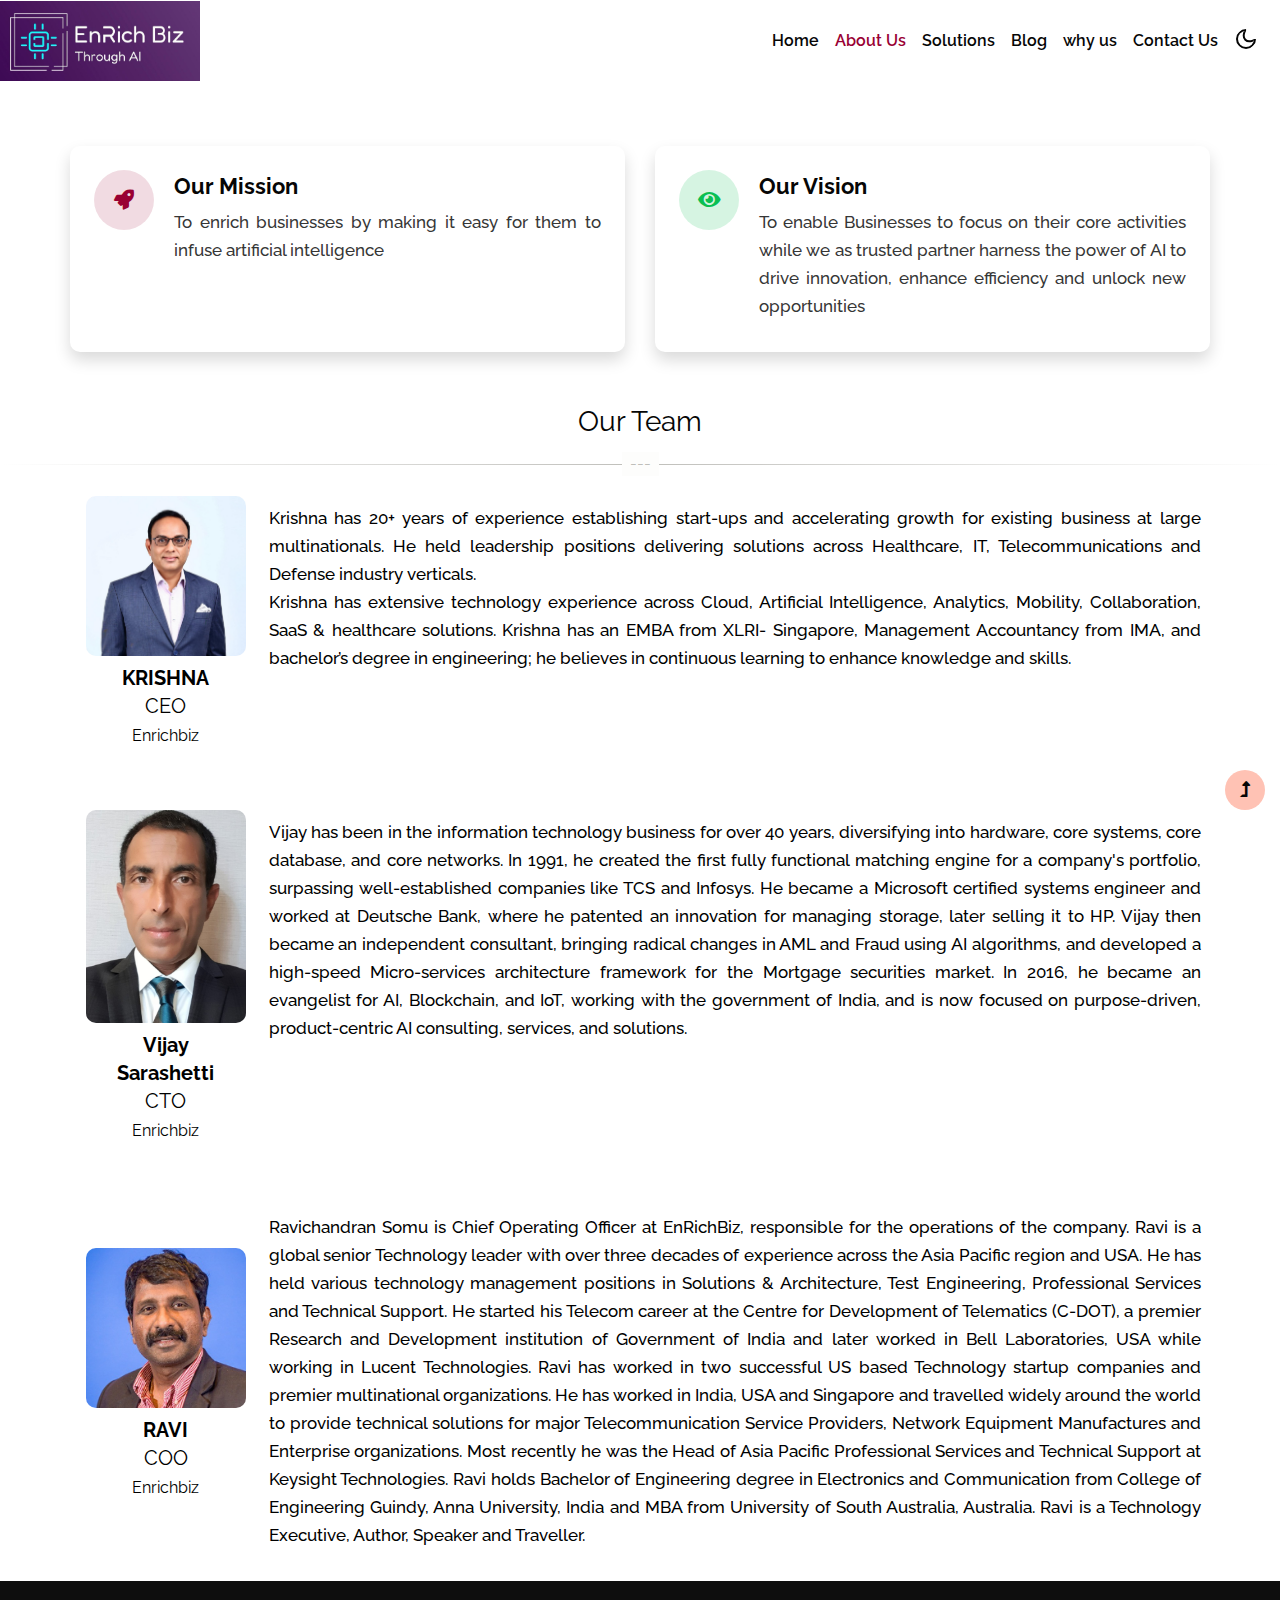
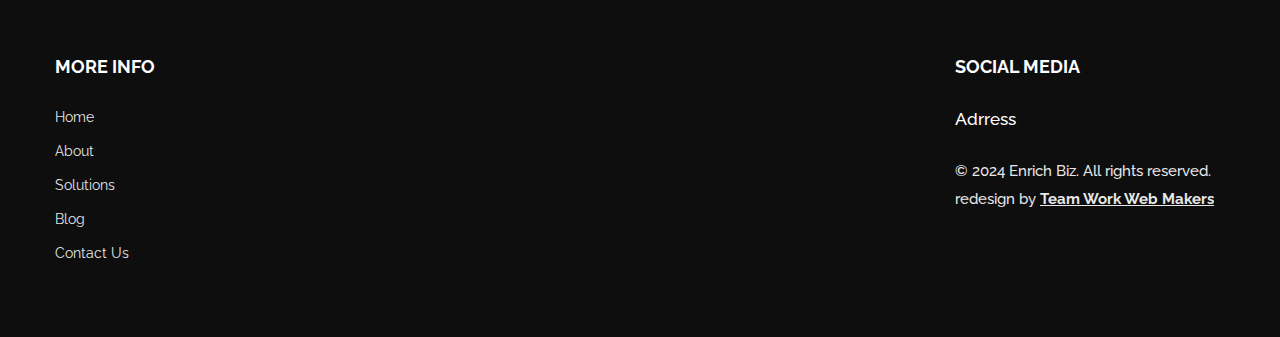
==== about.html @ 567135af "upgrades" ====
<!doctype html>
<html lang="en">

<head>
    <!-- Required meta tags -->
    <meta charset="utf-8">
    <meta name="viewport" content="width=device-width, initial-scale=1, shrink-to-fit=no">
    <title>About | Enrichbiz</title>
    <link rel="icon" type="image/x-icon" href="assets/images2/logo.jpg">
    <!-- google-fonts -->
    <link
        href="//fonts.googleapis.com/css2?family=Raleway:ital,wght@0,100;0,200;0,300;0,400;0,500;0,600;0,700;0,800;0,900;1,100;1,200;1,300;1,400;1,500;1,600;1,700;1,800;1,900&display=swap"
        rel="stylesheet">
    <!-- //google-fonts -->
    <!-- Font-Awesome-Icons-CSS -->
    <link rel="stylesheet" href="assets/css/fontawesome-all.min.css">
    <!-- Template CSS Style link -->
    <link rel="stylesheet" href="assets/css/style-starter.css">
</head>

<body>
    <!--header-->
    <header id="site-header" class="sticky-lg-top" style="padding-right: 20px;">
        <div class="container-fluid px-0">
            <nav class="navbar navbar-expand-lg stroke px-0 pt-0">
                <h1>
                    <!--a class="navbar-brand" href="">
                        <i class="fab fa-mastodon"></i>arket<span>place</span>
                    </a-->
                    <a class="navbar-brand pt-0" href="index.html">
                        <img src="assets/images2/bg.jpg" class="img-fluid  pt-0" alt="our logo" title="Your logo" style="height:80px;" />
                    </a>
                </h1> 
    
                <button class="navbar-toggler  collapsed bg-gradient" type="button" data-toggle="collapse"
                    data-target="#navbarTogglerDemo02" aria-controls="navbarTogglerDemo02" aria-expanded="false"
                    aria-label="Toggle navigation">
                    <span class="fa icon-expand fa-bars" style="color: rgb(33, 85, 181);"></span>
                    <span class="fa icon-close fa-times" style="color: rgb(33, 85, 181);"></span>
                </button>

                <div class="collapse navbar-collapse" id="navbarTogglerDemo02">
                    <ul class="navbar-nav ml-lg-auto">
                        <li class="nav-item">
                            <a class="nav-link" href="index.html">Home <span class="sr-only">(current)</span></a>
                        </li>
                        <li class="nav-item active">
                            <a class="nav-link" href="about.html">About Us</a>
                        </li>
                        <li class="nav-item dropdown"> <!-- Add 'dropdown' class here -->
                            <a class="nav-link dropdown-toggle" href="#" id="navbarDropdown" role="button" data-toggle="dropdown" aria-haspopup="true" aria-expanded="false">
                                Solutions
                            </a>
                            <div class="dropdown-menu" aria-labelledby="navbarDropdown">
                                <a class="dropdown-item" href="solutions.html">Enabling Data</a>
                                <a class="dropdown-item" href="solution2.html">Service Automator</a>
                                <a class="dropdown-item" href="solution3.html">AI-SCM</a>
                                <a class="dropdown-item" href="solution4.html">AIaaS</a>
                            </div>
                        </li>
                        <li class="nav-item">
                            <a class="nav-link" href="blog.html">Blog</a>
                        </li>
                        <li class="nav-item">
                            <a class="nav-link" href="whyus.html">why us</a>
                        </li>
                        <li class="nav-item">
                            <a class="nav-link" href="contact.html">Contact Us</a>
                        </li>
                    </ul>
                </div>
                
                <!-- //search button -->
                <!-- toggle switch for light and dark theme -->
                <div class="cont-ser-position" data-toggle="tooltip" data-placement="left" title="Light / Dark">
                    <nav class="navigation">
                        <div class="theme-switch-wrapper">
                            <label class="theme-switch" for="checkbox">
                                <input type="checkbox" id="checkbox">
                                <div class="mode-container">
                                    <i class="gg-sun"></i>
                                    <i class="gg-moon"></i>
                                </div>
                            </label>
                        </div>
                    </nav>
                </div>
                <!-- //toggle switch for light and dark theme -->
            </nav>
        </div>
    </header>
    <!--//header-->

    <!-- inner banner -->
    <!--section class="inner-banner py-5">
        <div class="w3l-breadcrumb py-lg-5">
            <div class="container pt-4 pb-sm-4">
                <h4 class="inner-text-title font-weight-bold pt-5">About Us</h4>
                <ul class="breadcrumbs-custom-path">
                    <li><a href="index.html">Home</a></li>
                    <li class="active"><i class="fas fa-angle-right mx-2"></i>About</li>
                </ul>
            </div>
        </div>
    </section-->
    <!-- //inner banner -->

    <!-- about block -->
    <section class="w3l-servicesblock p-0">
        <div class="container py-lg-5 pb-4 pt-2">
            <div class="row">
                <div class="">
                    
                    <!--p class="mt-lg-4 mt-3 mb-sm-5 mb-4">team description </p-->
                    <div class="container row col-lg-8 text-white">
                        <div class="col-lg-6">
                            <div class="col p-4  h-100 shadow mt-2" style="border-radius: 10px;">
                                <div class="grids_info">
                                    <i class="fas fa-rocket primary-clr-bg"></i>
                                    <div class="detail text-justify">
                                        <h4>Our Mission</h4>
                                        <p>To enrich businesses by making it easy for them to infuse artificial intelligence
                                        </p>
                                    </div>
                                </div>
                            </div>  
                        </div>
                        <div class="col-lg-6">
                            <div class="p-4  h-100 shadow mt-2" style="border-radius: 10px;">
                                <div class="grids_info">
                                    <i class="fas fa-eye green-clr-bg"></i>
                                    <div class="detail text-justify">
                                        <h4>Our Vision</h4>
                                        <p>To enable Businesses to focus on their core activities while we as trusted partner harness the power of AI to drive innovation, enhance efficiency and unlock new opportunities
                                        </p>
                                    </div>
                                </div>
                            </div>
                        </div>
                    </div>
                </div>
            </div>
        </div>
    </section>
    <!-- //about block -->
    <h3 class="text-center mt-3 mb-3">Our Team</h3>
    <hr class="hr-text" data-content="---">
    <section class="team container">
        <div class="row p-2  pt-lg-1 m-2 text-clr-bg" style="border-radius: 10px;">
            <div class="col-lg-2 col-12 d-flex justify-content-center">
                <div class="card bg-transparent border-0">
                    <div class="d-flex justify-content-center align-items-center">
                        <img src="assets/images2/ceo.jpg" class="img-fluid" alt="" style="border-radius: 10px;">
                    </div>
                    <div class="card-body p-lg-2">
                      <h5 class="card-title text-center text-clr-bg"><strong>KRISHNA <br> </strong>CEO<br><small>Enrichbiz</small></h5>
                    </div>
                </div>
            </div>
            <div class="col-lg-10 col-12 p-2">
                <!--h4 class="text-center text-clr-bg mb-3">How ready is generative AI for Healthcare?</h4-->
                <p class="text-clr-bg text-justify">Krishna has 20+ years of experience establishing start-ups and accelerating growth for existing business at large multinationals. He held leadership positions delivering solutions across Healthcare, IT, Telecommunications and Defense industry verticals.
                    </p><p class="text-clr-bg text-justify mb-2">Krishna has extensive technology experience across Cloud, Artificial Intelligence, Analytics, Mobility, Collaboration, SaaS & healthcare solutions.
                    Krishna has an EMBA from XLRI- Singapore, Management Accountancy from IMA, and bachelor’s degree in engineering; he believes in continuous learning to enhance knowledge and skills.</p>
                <!--div class="d-flex justify-content-end">
                    <button class="btn btn-dark">Read More</button>
                </div-->
            </div>
        </div>
        
        <div class="row p-2  pt-lg-4 m-2 text-clr-bg" style="border-radius: 10px;">
            <div class="col-lg-2 col-12 d-flex justify-content-center align-items-center">
                <div class="card bg-transparent border-0">
                    <div class="d-flex justify-content-center">
                        <img src="assets/images2/cto.jpg" class="img-fluid" alt="" style="border-radius: 10px;">
                    </div>
                    <div class="card-body p-lg-2">
                      <h5 class="card-title text-center text-clr-bg"><strong>Vijay Sarashetti <br> </strong>CTO<br><small>Enrichbiz</small></h5>
                      <!--p class="card-text text-justify">Some quick example text to build on the card title and make up the bulk of the card's content.</p>
                      <a href="#" class="btn btn-primary">Go somewhere</a-->
                    </div>
                </div>
            </div>
            <div class="col-lg-10 col-12 p-2">
                <!--h4 class="text-center text-clr-bg mb-3">How ready is generative AI for Healthcare?</h4-->
                <p class="text-clr-bg text-justify mb-2">Vijay has been in the information technology business for over 40 years, diversifying into hardware, core systems, core database, and core networks. In 1991, he created the first fully functional matching engine for a company's portfolio, surpassing well-established companies like TCS and Infosys. He became a Microsoft certified systems engineer and worked at Deutsche Bank, where he patented an innovation for managing storage, later selling it to HP. Vijay then became an independent consultant, bringing radical changes in AML and Fraud using AI algorithms, and developed a high-speed Micro-services architecture framework for the Mortgage securities market. In 2016, he became an evangelist for AI, Blockchain, and IoT, working with the government of India, and is now focused on purpose-driven, product-centric AI consulting, services, and solutions. 
                    </p>
                <!--div class="d-flex justify-content-end">
                    <button class="btn btn-dark">Read More</button>
                </div-->
            </div>
        </div>
        <div class="row p-2  pt-lg-4 m-lg-2 m-0 text-clr-bg" style="border-radius: 10px;">
            <div class="col-lg-2 col-12 d-flex justify-content-center align-items-center">
                <div class="card bg-transparent border-0">
                    <div class="d-flex justify-content-center">
                        <img src="assets/images2/coo.jpg" class="img-fluid" alt="" style="border-radius: 10px;">
                    </div>
                    <div class="card-body p-lg-2">
                      <h5 class="card-title text-center text-clr-bg"><strong>RAVI <br> </strong>COO<br><small>Enrichbiz</small></h5>
                      <!--p class="card-text text-justify">Some quick example text to build on the card title and make up the bulk of the card's content.</p>
                      <a href="#" class="btn btn-primary">Go somewhere</a-->
                    </div>
                </div>
            </div>
            <div class="col-lg-10 col-12 p-2">
                <!--h4 class="text-center text-clr-bg mb-3">How ready is generative AI for Healthcare?</h4-->
                <p class="text-clr-bg text-justify mb-2">Ravichandran Somu is Chief Operating Officer at EnRichBiz, responsible for the operations of the company. Ravi is a global senior Technology leader with over three decades of experience across the Asia Pacific region and USA. He has held various technology management positions in Solutions & Architecture, Test Engineering, Professional Services and Technical Support. He started his Telecom career at the Centre for Development of Telematics (C-DOT), a premier Research and Development institution of Government of India and later worked in Bell Laboratories, USA while working in Lucent Technologies. Ravi has worked in two successful US based Technology startup companies and premier multinational organizations. He has worked in India, USA and Singapore and travelled widely around the world to provide technical solutions for major Telecommunication Service Providers, Network Equipment Manufactures and Enterprise organizations. Most recently he was the Head of Asia Pacific Professional Services and Technical Support at Keysight Technologies. 
                    Ravi holds Bachelor of Engineering degree in Electronics and Communication from College of Engineering Guindy, Anna University, India and MBA from University of South Australia, Australia. 
                    Ravi is a Technology Executive, Author, Speaker and Traveller. 
                    </p>
                <!--div class="d-flex justify-content-end">
                    <button class="btn btn-dark">Read More</button>
                </div-->
            </div>
        </div>
        
    </section>
    <!--section class="w3l-testimonials pb-5" id="testimonials">
        <div class="container py-md-5 py-4">
            <div class="title-heading-w3 mx-auto text-center mb-5 pb-xl-4" style="max-width:600px">
                <h3 class="title-style mb-2">What Our Clients Say!</h3>
                <p>We are happy to provide solutions for your business</p>
            </div>
            <div class="owl-testimonial owl-carousel owl-theme mx-auto" style="max-width:1000px">
                <div class="item">
                    <div class="slider-info">
                        <div class="img-circle">
                            <img src="https://cdn-icons-png.freepik.com/512/9187/9187604.png" class="img-fluid rounded" alt="client image">
                        </div>
                        <div class="message-info">
                            <span class="fa fa-quote-left mr-2"></span>
                            <div class="message">Testimonials Goes Here</div>
                            <div class="name">- Rakesh Babu</div>
                            <div class="desp">Team work Web Makers ,Nandyal</div>
                        </div>
                    </div>
                </div>
                <div class="item">
                    <div class="slider-info">
                        <div class="img-circle">
                            <img src="https://cdn-icons-png.freepik.com/512/9187/9187604.png" class="img-fluid rounded" alt="client image">
                        </div>
                        <div class="message-info">
                            <span class="fa fa-quote-left mr-2"></span>
                            <div class="message">2nd Testimonials Goes Here</div>
                            <div class="name">- Sajid</div>
                            <div class="desp">Team work web makers ,Nandyal</div>
                        </div>
                    </div>
                </div>
                <div class="item">
                    <div class="slider-info">
                        <div class="img-circle">
                            <img src="https://cdn-icons-png.freepik.com/512/9187/9187604.png" class="img-fluid rounded" alt="client image">
                        </div>
                        <div class="message-info">
                            <span class="fa fa-quote-left mr-2"></span>
                            <div class="message">3rd Testimonials Goes Here</div>
                            <div class="name">- Venu gopal</div>
                            <div class="desp">Team Work Web Makers ,Nandyal</div>
                        </div>
                    </div>
                </div>
            </div>
        </div>
    </section-->
    <!-- //testimonials section -->

    <!-- footer -->
    <footer class="w3l-footer-29-main">
        <div class="footer-29 py-5">
            <div class="container py-lg-4">
                <div class="row footer-top-29">
                    <div class="col-lg-9">
                        <div class="row">
                            <div class="col-md-3 col-6 footer-list-29">
                                <ul>
                                    <h6 class="footer-title-29">MORE INFO</h6>
                                    <li><a href="index.html">Home</a></li>
                                    <li><a href="about.html">About</a></li>
                                    <li><a href="solutions.html">Solutions</a></li>
                                    <li><a href="blog.html">Blog</a></li>
                                    <li><a href="contact.html">Contact Us</a></li>
                                </ul>
                            </div>
                            <div class="col-md-3 col-6 footer-list-29">
                                <!--ul>
                                    <h6 class="footer-title-29">Quick Links</h6>
                                    <li><a href="">Management</a></li>
                                    <li><a href="">Department Services</a></li>
                                    <li><a href="">Make Appointment</a></li>
                                    <li><a href="">Our Business Growth</a></li>
                                </ul-->
                            </div>
                            <div class="col-md-3 col-6 footer-list-29 mt-md-0 mt-4">
                                <!--ul>
                                    <h6 class="footer-title-29">Support</h6>
                                    <li><a href="">Live Chart</a></li>
                                    <li><a href="">Faq's</a></li>
                                    <li><a href=""> Support</a></li>
                                    <li><a href="">Terms of Service</a></li>
                                </ul-->
                            </div>
                            <div class="col-md-3 col-6 footer-list-29 mt-md-0 mt-4">
                                <!--h6 class="footer-title-29">More Info</h6>
                                <ul>
                                    <li><a href="">Privacy Policy</a></li>
                                    <li><a href=""> Terms of Service</a></li>
                                    <li><a href="">Contact us</a></li>
                                    <li><a href=""> Support</a></li>
                                </ul-->
                            </div>
                        </div>
                    </div>
                    <div class="col-lg-3 footer-contact-list mt-lg-0 mt-md-5 mt-4">
                        <h6 class="footer-title-29">Social Media</h6>
                       <p class="text-white">Adrress</p>
                        <!-- copyright -->
                        <p class="copy-footer-29 mt-4">© 2024 Enrich Biz. All rights reserved. redesign by <a>Team Work Web Makers</a></p>
                    </div>
                </div>
            </div>
        </div>
    </footer>
    <!-- //footer -->

    <!-- Js scripts -->
    <!-- move top -->
    <button onclick="topFunction()" id="movetop" title="Go to top">
        <span class="fas fa-level-up-alt" aria-hidden="true"></span>
    </button>
    <script>
        // When the user scrolls down 20px from the top of the document, show the button
        window.onscroll = function () {
            scrollFunction()
        };

        function scrollFunction() {
            if (document.body.scrollTop > 20 || document.documentElement.scrollTop > 20) {
                document.getElementById("movetop").style.display = "block";
            } else {
                document.getElementById("movetop").style.display = "none";
            }
        }

        // When the user clicks on the button, scroll to the top of the document
        function topFunction() {
            document.body.scrollTop = 0;
            document.documentElement.scrollTop = 0;
        }
    </script>
    <!-- //move top -->

    <!-- common jquery plugin -->
    <script src="assets/js/jquery-3.3.1.min.js"></script>
    <!-- //common jquery plugin -->

    <!-- theme switch js (light and dark)-->
    <script src="assets/js/theme-change.js"></script>
    <!-- //theme switch js (light and dark)-->

    <!-- counter for stats -->
    <script src="assets/js/counter.js"></script>
    <!-- //counter for stats -->

    <script src="assets/js/owl.carousel.js"></script>
    <!-- script for testimonials -->
    <script>
        $(document).ready(function () {
            $('.owl-testimonial').owlCarousel({
                loop: true,
                margin: 0,
                nav: true,
                responsiveClass: true,
                autoplay: true,
                autoplayTimeout: 5000,
                autoplaySpeed: 1000,
                autoplayHoverPause: false,
                responsive: {
                    0: {
                        items: 1,
                        nav: false
                    },
                    480: {
                        items: 1,
                        nav: false
                    },
                    667: {
                        items: 1,
                        nav: true
                    },
                    1000: {
                        items: 1,
                        nav: true
                    }
                }
            })
        })
    </script>
    <!-- //script for testimonials -->

    <!-- MENU-JS -->
    <script>
        $(window).on("scroll", function () {
            var scroll = $(window).scrollTop();

            if (scroll >= 80) {
                $("#site-header").addClass("nav-fixed");
            } else {
                $("#site-header").removeClass("nav-fixed");
            }
        });

        //Main navigation Active Class Add Remove
        $(".navbar-toggler").on("click", function () {
            $("header").toggleClass("active");
        });
        $(document).on("ready", function () {
            if ($(window).width() > 991) {
                $("header").removeClass("active");
            }
            $(window).on("resize", function () {
                if ($(window).width() > 991) {
                    $("header").removeClass("active");
                }
            });
        });
    </script>
    <!-- //MENU-JS -->

    <!-- disable body scroll which navbar is in active -->
    <script>
        $(function () {
            $('.navbar-toggler').click(function () {
                $('body').toggleClass('noscroll');
            })
        });
    </script>
    <!-- //disable body scroll which navbar is in active -->

    <!-- bootstrap -->
    <script src="assets/js/bootstrap.min.js"></script>
    <!-- //bootstrap -->
    <!-- //Js scripts -->
</body>

</html>
---- assets/css/style-starter.css ----
@charset "UTF-8";

:root {
  --blue: #007bff;
  --indigo: #6610f2;
  --purple: #6f42c1;
  --pink: #e83e8c;
  --red: #dc3545;
  --orange: #fd7e14;
  --yellow: #ffc107;
  --green: #28a745;
  --teal: #20c997;
  --cyan: #17a2b8;
  --white: #fff;
  --gray: #6c757d;
  --gray-dark: #343a40;
  --primary: #ff4c4c;
  --secondary: #e71d36;
  --success: #28a745;
  --info: #17a2b8;
  --warning: #ffc107;
  --danger: #dc3545;
  --light: #f8f9fa;
  --dark: #343a40;
  --text-clr:black;
  --breakpoint-xs: 0;
  --breakpoint-sm: 576px;
  --breakpoint-md: 768px;
  --breakpoint-lg: 992px;
  --breakpoint-xl: 1200px;
  --font-family-sans-serif: -apple-system, BlinkMacSystemFont, "Segoe UI", Roboto, "Helvetica Neue", Arial, "Noto Sans", sans-serif, "Apple Color Emoji", "Segoe UI Emoji", "Segoe UI Symbol", "Noto Color Emoji";
  --font-family-monospace: SFMono-Regular, Menlo, Monaco, Consolas, "Liberation Mono", "Courier New", monospace;
}

*,
*::before,
*::after {
  box-sizing: border-box;
}
.text-clr-bg{
  color: var(--text-clr)
}

html {
  font-family: sans-serif;
  line-height: 1.15;
  -webkit-text-size-adjust: 100%;
  -webkit-tap-highlight-color: rgba(0, 0, 0, 0);
}

article,
aside,
figcaption,
figure,
footer,
header,
hgroup,
main,
nav,
section {
  display: block;
}

body {
  margin: 0;
  font-family: -apple-system, BlinkMacSystemFont, "Segoe UI", Roboto, "Helvetica Neue", Arial, "Noto Sans", sans-serif, "Apple Color Emoji", "Segoe UI Emoji", "Segoe UI Symbol", "Noto Color Emoji";
  font-size: 1rem;
  font-weight: 400;
  line-height: 1.5;
  color: #212529;
  text-align: left;
  background-color: #fff;
}

[tabindex="-1"]:focus:not(:focus-visible) {
  outline: 0 !important;
}

hr {
  box-sizing: content-box;
  height: 0;
  overflow: visible;
}

h1,
h2,
h3,
h4,
h5,
h6 {
  margin-top: 0;
  margin-bottom: 0.5rem;
}

p {
  margin-top: 0;
  margin-bottom: 1rem;
}

abbr[title],
abbr[data-original-title] {
  text-decoration: underline;
  -webkit-text-decoration: underline dotted;
  text-decoration: underline dotted;
  cursor: help;
  border-bottom: 0;
  -webkit-text-decoration-skip-ink: none;
  text-decoration-skip-ink: none;
}

address {
  margin-bottom: 1rem;
  font-style: normal;
  line-height: inherit;
}

ol,
ul,
dl {
  margin-top: 0;
  margin-bottom: 1rem;
}

ol ol,
ul ul,
ol ul,
ul ol {
  margin-bottom: 0;
}

dt {
  font-weight: 600;
}

dd {
  margin-bottom: .5rem;
  margin-left: 0;
}

blockquote {
  margin: 0 0 1rem;
}

b,
strong {
  font-weight: bolder;
}

small {
  font-size: 80%;
}

sub,
sup {
  position: relative;
  font-size: 75%;
  line-height: 0;
  vertical-align: baseline;
}

sub {
  bottom: -.25em;
}

sup {
  top: -.5em;
}

a {
  color: var(--font-color);
  text-decoration: none;
  background-color: transparent;
}

a:hover {
  color: var(--primary-color);
  text-decoration: underline;
}

a:not([href]) {
  color: inherit;
  text-decoration: none;
}

a:not([href]):hover {
  color: inherit;
  text-decoration: none;
}

pre,
code,
kbd,
samp {
  font-family: SFMono-Regular, Menlo, Monaco, Consolas, "Liberation Mono", "Courier New", monospace;
  font-size: 1em;
}

pre {
  margin-top: 0;
  margin-bottom: 1rem;
  overflow: auto;
}

figure {
  margin: 0 0 1rem;
}

img {
  vertical-align: middle;
  border-style: none;
}

svg {
  overflow: hidden;
  vertical-align: middle;
}

table {
  border-collapse: collapse;
}

caption {
  padding-top: 0.75rem;
  padding-bottom: 0.75rem;
  color: #6c757d;
  text-align: left;
  caption-side: bottom;
}

th {
  text-align: inherit;
}

label {
  display: inline-block;
  margin-bottom: 0.5rem;
}

button {
  border-radius: 0;
}

button:focus {
  outline: 1px dotted;
  outline: 5px auto -webkit-focus-ring-color;
}

input,
button,
select,
optgroup,
textarea {
  margin: 0;
  font-family: inherit;
  font-size: inherit;
  line-height: inherit;
}

button,
input {
  overflow: visible;
}

button,
select {
  text-transform: none;
}

select {
  word-wrap: normal;
}

button,
[type="button"],
[type="reset"],
[type="submit"] {
  -webkit-appearance: button;
}

button:not(:disabled),
[type="button"]:not(:disabled),
[type="reset"]:not(:disabled),
[type="submit"]:not(:disabled) {
  cursor: pointer;
}

button::-moz-focus-inner,
[type="button"]::-moz-focus-inner,
[type="reset"]::-moz-focus-inner,
[type="submit"]::-moz-focus-inner {
  padding: 0;
  border-style: none;
}

input[type="radio"],
input[type="checkbox"] {
  box-sizing: border-box;
  padding: 0;
}

input[type="date"],
input[type="time"],
input[type="datetime-local"],
input[type="month"] {
  -webkit-appearance: listbox;
}

textarea {
  overflow: auto;
  resize: vertical;
}

fieldset {
  min-width: 0;
  padding: 0;
  margin: 0;
  border: 0;
}

legend {
  display: block;
  width: 100%;
  max-width: 100%;
  padding: 0;
  margin-bottom: .5rem;
  font-size: 1.5rem;
  line-height: inherit;
  color: inherit;
  white-space: normal;
}

@media (max-width: 1200px) {
  legend {
    font-size: calc(1.275rem + 0.3vw);
  }
}

progress {
  vertical-align: baseline;
}

[type="number"]::-webkit-inner-spin-button,
[type="number"]::-webkit-outer-spin-button {
  height: auto;
}

[type="search"] {
  outline-offset: -2px;
  -webkit-appearance: none;
}

[type="search"]::-webkit-search-decoration {
  -webkit-appearance: none;
}

::-webkit-file-upload-button {
  font: inherit;
  -webkit-appearance: button;
}

output {
  display: inline-block;
}

summary {
  display: list-item;
  cursor: pointer;
}

template {
  display: none;
}

[hidden] {
  display: none !important;
}

h1,
h2,
h3,
h4,
h5,
h6,
.h1,
.h2,
.h3,
.h4,
.h5,
.h6 {
  margin-bottom: 0.5rem;
  font-weight: 400;
  line-height: 28px;
}

h1,
.h1 {
  font-size: 2.5rem;
}

@media (max-width: 1200px) {

  h1,
  .h1 {
    font-size: calc(1.375rem + 1.5vw);
  }
}

h2,
.h2 {
  font-size: 2rem;
}

@media (max-width: 1200px) {

  h2,
  .h2 {
    font-size: calc(1.325rem + 0.9vw);
  }
}

h3,
.h3 {
  font-size: 1.75rem;
}

@media (max-width: 1200px) {

  h3,
  .h3 {
    font-size: calc(1.3rem + 0.6vw);
  }
}

h4,
.h4 {
  font-size: 1.5rem;
}

@media (max-width: 1200px) {

  h4,
  .h4 {
    font-size: calc(1.275rem + 0.3vw);
  }
}

h5,
.h5 {
  font-size: 1.25rem;
}

h6,
.h6 {
  font-size: 1rem;
}

.lead {
  font-size: 1.25rem;
  font-weight: 300;
}

.display-1 {
  font-size: 6rem;
  font-weight: 300;
  line-height: 1.2;
}

@media (max-width: 1200px) {
  .display-1 {
    font-size: calc(1.725rem + 5.7vw);
  }
}

.display-2 {
  font-size: 5.5rem;
  font-weight: 300;
  line-height: 1.2;
}

@media (max-width: 1200px) {
  .display-2 {
    font-size: calc(1.675rem + 5.1vw);
  }
}

.display-3 {
  font-size: 4.5rem;
  font-weight: 300;
  line-height: 1.2;
}

@media (max-width: 1200px) {
  .display-3 {
    font-size: calc(1.575rem + 3.9vw);
  }
}

.display-4 {
  font-size: 3.5rem;
  font-weight: 300;
  line-height: 1.2;
}

@media (max-width: 1200px) {
  .display-4 {
    font-size: calc(1.475rem + 2.7vw);
  }
}

hr {
  margin-top: 1rem;
  margin-bottom: 1rem;
  border: 0;
  border-top: 1px solid rgba(0, 0, 0, 0.1);
}

small,
.small {
  font-size: 80%;
  font-weight: 400;
}

mark,
.mark {
  padding: 0.2em;
  background-color: #fcf8e3;
}

.list-unstyled {
  padding-left: 0;
  list-style: none;
}

.list-inline {
  padding-left: 0;
  list-style: none;
}

.list-inline-item {
  display: inline-block;
}

.list-inline-item:not(:last-child) {
  margin-right: 0.5rem;
}

.initialism {
  font-size: 90%;
  text-transform: uppercase;
}

.blockquote {
  margin-bottom: 1rem;
  font-size: 1.25rem;
}

.blockquote-footer {
  display: block;
  font-size: 80%;
  color: #6c757d;
}

.blockquote-footer::before {
  content: "\2014\00A0";
}

.img-fluid {
  max-width: 100%;
  height: auto;
}

.img-thumbnail {
  padding: 0.25rem;
  background-color: #fff;
  border: 1px solid #dee2e6;
  border-radius: 0.25rem;
  max-width: 100%;
  height: auto;
}

.figure {
  display: inline-block;
}

.figure-img {
  margin-bottom: 0.5rem;
  line-height: 1;
}

.figure-caption {
  font-size: 90%;
  color: #6c757d;
}

code {
  font-size: 87.5%;
  color: #e83e8c;
  word-wrap: break-word;
}

a>code {
  color: inherit;
}

kbd {
  padding: 0.2rem 0.4rem;
  font-size: 87.5%;
  color: #fff;
  background-color: #212529;
  border-radius: 0.2rem;
}

kbd kbd {
  padding: 0;
  font-size: 100%;
  font-weight: 600;
}

pre {
  display: block;
  font-size: 87.5%;
  color: #212529;
}

pre code {
  font-size: inherit;
  color: inherit;
  word-break: normal;
}

.pre-scrollable {
  max-height: 340px;
  overflow-y: scroll;
}

.container {
  width: 100%;
  padding-right: 15px;
  padding-left: 15px;
  margin-right: auto;
  margin-left: auto;
}

@media (min-width: 576px) {
  .container {
    max-width: 540px;
  }
}

@media (min-width: 768px) {
  .container {
    max-width: 720px;
  }
}

@media (min-width: 992px) {
  .container {
    max-width: 960px;
  }
}

@media (min-width: 1200px) {
  .container {
    max-width: 1140px;
  }
}

.container-fluid,
.container-sm,
.container-md,
.container-lg,
.container-xl {
  width: 100%;
  padding-right: 15px;
  padding-left: 15px;
  margin-right: auto;
  margin-left: auto;
}

@media (min-width: 576px) {

  .container,
  .container-sm {
    max-width: 540px;
  }
}

@media (min-width: 768px) {

  .container,
  .container-sm,
  .container-md {
    max-width: 720px;
  }
}

@media (min-width: 992px) {

  .container,
  .container-sm,
  .container-md,
  .container-lg {
    max-width: 960px;
  }
}

@media (min-width: 1200px) {

  .container,
  .container-sm,
  .container-md,
  .container-lg,
  .container-xl {
    max-width: 1140px;
  }
}

.row {
  display: flex;
  flex-wrap: wrap;
  margin-right: -15px;
  margin-left: -15px;
}

.no-gutters {
  margin-right: 0;
  margin-left: 0;
}

.no-gutters>.col,
.no-gutters>[class*="col-"] {
  padding-right: 0;
  padding-left: 0;
}

.col-1,
.col-2,
.col-3,
.col-4,
.col-5,
.col-6,
.col-7,
.col-8,
.col-9,
.col-10,
.col-11,
.col-12,
.col,
.col-auto,
.col-sm-1,
.col-sm-2,
.col-sm-3,
.col-sm-4,
.col-sm-5,
.col-sm-6,
.col-sm-7,
.col-sm-8,
.col-sm-9,
.col-sm-10,
.col-sm-11,
.col-sm-12,
.col-sm,
.col-sm-auto,
.col-md-1,
.col-md-2,
.col-md-3,
.col-md-4,
.col-md-5,
.col-md-6,
.col-md-7,
.col-md-8,
.col-md-9,
.col-md-10,
.col-md-11,
.col-md-12,
.col-md,
.col-md-auto,
.col-lg-1,
.col-lg-2,
.col-lg-3,
.col-lg-4,
.col-lg-5,
.col-lg-6,
.col-lg-7,
.col-lg-8,
.col-lg-9,
.col-lg-10,
.col-lg-11,
.col-lg-12,
.col-lg,
.col-lg-auto,
.col-xl-1,
.col-xl-2,
.col-xl-3,
.col-xl-4,
.col-xl-5,
.col-xl-6,
.col-xl-7,
.col-xl-8,
.col-xl-9,
.col-xl-10,
.col-xl-11,
.col-xl-12,
.col-xl,
.col-xl-auto {
  position: relative;
  width: 100%;
  padding-right: 15px;
  padding-left: 15px;
}

.col {
  flex-basis: 0;
  flex-grow: 1;
  max-width: 100%;
}

.row-cols-1>* {
  flex: 0 0 100%;
  max-width: 100%;
}

.row-cols-2>* {
  flex: 0 0 50%;
  max-width: 50%;
}

.row-cols-3>* {
  flex: 0 0 33.33333%;
  max-width: 33.33333%;
}

.row-cols-4>* {
  flex: 0 0 25%;
  max-width: 25%;
}

.row-cols-5>* {
  flex: 0 0 20%;
  max-width: 20%;
}

.row-cols-6>* {
  flex: 0 0 16.66667%;
  max-width: 16.66667%;
}

.col-auto {
  flex: 0 0 auto;
  width: auto;
  max-width: 100%;
}

.col-1 {
  flex: 0 0 8.33333%;
  max-width: 8.33333%;
}

.col-2 {
  flex: 0 0 16.66667%;
  max-width: 16.66667%;
}

.col-3 {
  flex: 0 0 25%;
  max-width: 25%;
}

.col-4 {
  flex: 0 0 33.33333%;
  max-width: 33.33333%;
}

.col-5 {
  flex: 0 0 41.66667%;
  max-width: 41.66667%;
}

.col-6 {
  flex: 0 0 50%;
  max-width: 50%;
}

.col-7 {
  flex: 0 0 58.33333%;
  max-width: 58.33333%;
}

.col-8 {
  flex: 0 0 66.66667%;
  max-width: 66.66667%;
}

.col-9 {
  flex: 0 0 75%;
  max-width: 75%;
}

.col-10 {
  flex: 0 0 83.33333%;
  max-width: 83.33333%;
}

.col-11 {
  flex: 0 0 91.66667%;
  max-width: 91.66667%;
}

.col-12 {
  flex: 0 0 100%;
  max-width: 100%;
}

.order-first {
  order: -1;
}

.order-last {
  order: 13;
}

.order-0 {
  order: 0;
}

.order-1 {
  order: 1;
}

.order-2 {
  order: 2;
}

.order-3 {
  order: 3;
}

.order-4 {
  order: 4;
}

.order-5 {
  order: 5;
}

.order-6 {
  order: 6;
}

.order-7 {
  order: 7;
}

.order-8 {
  order: 8;
}

.order-9 {
  order: 9;
}

.order-10 {
  order: 10;
}

.order-11 {
  order: 11;
}

.order-12 {
  order: 12;
}

.offset-1 {
  margin-left: 8.33333%;
}

.offset-2 {
  margin-left: 16.66667%;
}

.offset-3 {
  margin-left: 25%;
}

.offset-4 {
  margin-left: 33.33333%;
}

.offset-5 {
  margin-left: 41.66667%;
}

.offset-6 {
  margin-left: 50%;
}

.offset-7 {
  margin-left: 58.33333%;
}

.offset-8 {
  margin-left: 66.66667%;
}

.offset-9 {
  margin-left: 75%;
}

.offset-10 {
  margin-left: 83.33333%;
}

.offset-11 {
  margin-left: 91.66667%;
}

@media (min-width: 576px) {
  .col-sm {
    flex-basis: 0;
    flex-grow: 1;
    max-width: 100%;
  }

  .row-cols-sm-1>* {
    flex: 0 0 100%;
    max-width: 100%;
  }

  .row-cols-sm-2>* {
    flex: 0 0 50%;
    max-width: 50%;
  }

  .row-cols-sm-3>* {
    flex: 0 0 33.33333%;
    max-width: 33.33333%;
  }

  .row-cols-sm-4>* {
    flex: 0 0 25%;
    max-width: 25%;
  }

  .row-cols-sm-5>* {
    flex: 0 0 20%;
    max-width: 20%;
  }

  .row-cols-sm-6>* {
    flex: 0 0 16.66667%;
    max-width: 16.66667%;
  }

  .col-sm-auto {
    flex: 0 0 auto;
    width: auto;
    max-width: 100%;
  }

  .col-sm-1 {
    flex: 0 0 8.33333%;
    max-width: 8.33333%;
  }

  .col-sm-2 {
    flex: 0 0 16.66667%;
    max-width: 16.66667%;
  }

  .col-sm-3 {
    flex: 0 0 25%;
    max-width: 25%;
  }

  .col-sm-4 {
    flex: 0 0 33.33333%;
    max-width: 33.33333%;
  }

  .col-sm-5 {
    flex: 0 0 41.66667%;
    max-width: 41.66667%;
  }

  .col-sm-6 {
    flex: 0 0 50%;
    max-width: 50%;
  }

  .col-sm-7 {
    flex: 0 0 58.33333%;
    max-width: 58.33333%;
  }

  .col-sm-8 {
    flex: 0 0 66.66667%;
    max-width: 66.66667%;
  }

  .col-sm-9 {
    flex: 0 0 75%;
    max-width: 75%;
  }

  .col-sm-10 {
    flex: 0 0 83.33333%;
    max-width: 83.33333%;
  }

  .col-sm-11 {
    flex: 0 0 91.66667%;
    max-width: 91.66667%;
  }

  .col-sm-12 {
    flex: 0 0 100%;
    max-width: 100%;
  }

  .order-sm-first {
    order: -1;
  }

  .order-sm-last {
    order: 13;
  }

  .order-sm-0 {
    order: 0;
  }

  .order-sm-1 {
    order: 1;
  }

  .order-sm-2 {
    order: 2;
  }

  .order-sm-3 {
    order: 3;
  }

  .order-sm-4 {
    order: 4;
  }

  .order-sm-5 {
    order: 5;
  }

  .order-sm-6 {
    order: 6;
  }

  .order-sm-7 {
    order: 7;
  }

  .order-sm-8 {
    order: 8;
  }

  .order-sm-9 {
    order: 9;
  }

  .order-sm-10 {
    order: 10;
  }

  .order-sm-11 {
    order: 11;
  }

  .order-sm-12 {
    order: 12;
  }

  .offset-sm-0 {
    margin-left: 0;
  }

  .offset-sm-1 {
    margin-left: 8.33333%;
  }

  .offset-sm-2 {
    margin-left: 16.66667%;
  }

  .offset-sm-3 {
    margin-left: 25%;
  }

  .offset-sm-4 {
    margin-left: 33.33333%;
  }

  .offset-sm-5 {
    margin-left: 41.66667%;
  }

  .offset-sm-6 {
    margin-left: 50%;
  }

  .offset-sm-7 {
    margin-left: 58.33333%;
  }

  .offset-sm-8 {
    margin-left: 66.66667%;
  }

  .offset-sm-9 {
    margin-left: 75%;
  }

  .offset-sm-10 {
    margin-left: 83.33333%;
  }

  .offset-sm-11 {
    margin-left: 91.66667%;
  }
}

@media (min-width: 768px) {
  .col-md {
    flex-basis: 0;
    flex-grow: 1;
    max-width: 100%;
  }

  .row-cols-md-1>* {
    flex: 0 0 100%;
    max-width: 100%;
  }

  .row-cols-md-2>* {
    flex: 0 0 50%;
    max-width: 50%;
  }

  .row-cols-md-3>* {
    flex: 0 0 33.33333%;
    max-width: 33.33333%;
  }

  .row-cols-md-4>* {
    flex: 0 0 25%;
    max-width: 25%;
  }

  .row-cols-md-5>* {
    flex: 0 0 20%;
    max-width: 20%;
  }

  .row-cols-md-6>* {
    flex: 0 0 16.66667%;
    max-width: 16.66667%;
  }

  .col-md-auto {
    flex: 0 0 auto;
    width: auto;
    max-width: 100%;
  }

  .col-md-1 {
    flex: 0 0 8.33333%;
    max-width: 8.33333%;
  }

  .col-md-2 {
    flex: 0 0 16.66667%;
    max-width: 16.66667%;
  }

  .col-md-3 {
    flex: 0 0 25%;
    max-width: 25%;
  }

  .col-md-4 {
    flex: 0 0 33.33333%;
    max-width: 33.33333%;
  }

  .col-md-5 {
    flex: 0 0 41.66667%;
    max-width: 41.66667%;
  }

  .col-md-6 {
    flex: 0 0 50%;
    max-width: 50%;
  }

  .col-md-7 {
    flex: 0 0 58.33333%;
    max-width: 58.33333%;
  }

  .col-md-8 {
    flex: 0 0 66.66667%;
    max-width: 66.66667%;
  }

  .col-md-9 {
    flex: 0 0 75%;
    max-width: 75%;
  }

  .col-md-10 {
    flex: 0 0 83.33333%;
    max-width: 83.33333%;
  }

  .col-md-11 {
    flex: 0 0 91.66667%;
    max-width: 91.66667%;
  }

  .col-md-12 {
    flex: 0 0 100%;
    max-width: 100%;
  }

  .order-md-first {
    order: -1;
  }

  .order-md-last {
    order: 13;
  }

  .order-md-0 {
    order: 0;
  }

  .order-md-1 {
    order: 1;
  }

  .order-md-2 {
    order: 2;
  }

  .order-md-3 {
    order: 3;
  }

  .order-md-4 {
    order: 4;
  }

  .order-md-5 {
    order: 5;
  }

  .order-md-6 {
    order: 6;
  }

  .order-md-7 {
    order: 7;
  }

  .order-md-8 {
    order: 8;
  }

  .order-md-9 {
    order: 9;
  }

  .order-md-10 {
    order: 10;
  }

  .order-md-11 {
    order: 11;
  }

  .order-md-12 {
    order: 12;
  }

  .offset-md-0 {
    margin-left: 0;
  }

  .offset-md-1 {
    margin-left: 8.33333%;
  }

  .offset-md-2 {
    margin-left: 16.66667%;
  }

  .offset-md-3 {
    margin-left: 25%;
  }

  .offset-md-4 {
    margin-left: 33.33333%;
  }

  .offset-md-5 {
    margin-left: 41.66667%;
  }

  .offset-md-6 {
    margin-left: 50%;
  }

  .offset-md-7 {
    margin-left: 58.33333%;
  }

  .offset-md-8 {
    margin-left: 66.66667%;
  }

  .offset-md-9 {
    margin-left: 75%;
  }

  .offset-md-10 {
    margin-left: 83.33333%;
  }

  .offset-md-11 {
    margin-left: 91.66667%;
  }
}

@media (min-width: 992px) {
  .col-lg {
    flex-basis: 0;
    flex-grow: 1;
    max-width: 100%;
  }

  .row-cols-lg-1>* {
    flex: 0 0 100%;
    max-width: 100%;
  }

  .row-cols-lg-2>* {
    flex: 0 0 50%;
    max-width: 50%;
  }

  .row-cols-lg-3>* {
    flex: 0 0 33.33333%;
    max-width: 33.33333%;
  }

  .row-cols-lg-4>* {
    flex: 0 0 25%;
    max-width: 25%;
  }

  .row-cols-lg-5>* {
    flex: 0 0 20%;
    max-width: 20%;
  }

  .row-cols-lg-6>* {
    flex: 0 0 16.66667%;
    max-width: 16.66667%;
  }

  .col-lg-auto {
    flex: 0 0 auto;
    width: auto;
    max-width: 100%;
  }

  .col-lg-1 {
    flex: 0 0 8.33333%;
    max-width: 8.33333%;
  }

  .col-lg-2 {
    flex: 0 0 16.66667%;
    max-width: 16.66667%;
  }

  .col-lg-3 {
    flex: 0 0 25%;
    max-width: 25%;
  }

  .col-lg-4 {
    flex: 0 0 33.33333%;
    max-width: 33.33333%;
  }

  .col-lg-5 {
    flex: 0 0 41.66667%;
    max-width: 41.66667%;
  }

  .col-lg-6 {
    flex: 0 0 50%;
    max-width: 50%;
  }

  .col-lg-7 {
    flex: 0 0 58.33333%;
    max-width: 58.33333%;
  }

  .col-lg-8 {
    flex: 0 0 66.66667%;
    max-width: 66.66667%;
  }

  .col-lg-9 {
    flex: 0 0 75%;
    max-width: 75%;
  }

  .col-lg-10 {
    flex: 0 0 83.33333%;
    max-width: 83.33333%;
  }

  .col-lg-11 {
    flex: 0 0 91.66667%;
    max-width: 91.66667%;
  }

  .col-lg-12 {
    flex: 0 0 100%;
    max-width: 100%;
  }

  .order-lg-first {
    order: -1;
  }

  .order-lg-last {
    order: 13;
  }

  .order-lg-0 {
    order: 0;
  }

  .order-lg-1 {
    order: 1;
  }

  .order-lg-2 {
    order: 2;
  }

  .order-lg-3 {
    order: 3;
  }

  .order-lg-4 {
    order: 4;
  }

  .order-lg-5 {
    order: 5;
  }

  .order-lg-6 {
    order: 6;
  }

  .order-lg-7 {
    order: 7;
  }

  .order-lg-8 {
    order: 8;
  }

  .order-lg-9 {
    order: 9;
  }

  .order-lg-10 {
    order: 10;
  }

  .order-lg-11 {
    order: 11;
  }

  .order-lg-12 {
    order: 12;
  }

  .offset-lg-0 {
    margin-left: 0;
  }

  .offset-lg-1 {
    margin-left: 8.33333%;
  }

  .offset-lg-2 {
    margin-left: 16.66667%;
  }

  .offset-lg-3 {
    margin-left: 25%;
  }

  .offset-lg-4 {
    margin-left: 33.33333%;
  }

  .offset-lg-5 {
    margin-left: 41.66667%;
  }

  .offset-lg-6 {
    margin-left: 50%;
  }

  .offset-lg-7 {
    margin-left: 58.33333%;
  }

  .offset-lg-8 {
    margin-left: 66.66667%;
  }

  .offset-lg-9 {
    margin-left: 75%;
  }

  .offset-lg-10 {
    margin-left: 83.33333%;
  }

  .offset-lg-11 {
    margin-left: 91.66667%;
  }
}

@media (min-width: 1200px) {
  .col-xl {
    flex-basis: 0;
    flex-grow: 1;
    max-width: 100%;
  }

  .row-cols-xl-1>* {
    flex: 0 0 100%;
    max-width: 100%;
  }

  .row-cols-xl-2>* {
    flex: 0 0 50%;
    max-width: 50%;
  }

  .row-cols-xl-3>* {
    flex: 0 0 33.33333%;
    max-width: 33.33333%;
  }

  .row-cols-xl-4>* {
    flex: 0 0 25%;
    max-width: 25%;
  }

  .row-cols-xl-5>* {
    flex: 0 0 20%;
    max-width: 20%;
  }

  .row-cols-xl-6>* {
    flex: 0 0 16.66667%;
    max-width: 16.66667%;
  }

  .col-xl-auto {
    flex: 0 0 auto;
    width: auto;
    max-width: 100%;
  }

  .col-xl-1 {
    flex: 0 0 8.33333%;
    max-width: 8.33333%;
  }

  .col-xl-2 {
    flex: 0 0 16.66667%;
    max-width: 16.66667%;
  }

  .col-xl-3 {
    flex: 0 0 25%;
    max-width: 25%;
  }

  .col-xl-4 {
    flex: 0 0 33.33333%;
    max-width: 33.33333%;
  }

  .col-xl-5 {
    flex: 0 0 41.66667%;
    max-width: 41.66667%;
  }

  .col-xl-6 {
    flex: 0 0 50%;
    max-width: 50%;
  }

  .col-xl-7 {
    flex: 0 0 58.33333%;
    max-width: 58.33333%;
  }

  .col-xl-8 {
    flex: 0 0 66.66667%;
    max-width: 66.66667%;
  }

  .col-xl-9 {
    flex: 0 0 75%;
    max-width: 75%;
  }

  .col-xl-10 {
    flex: 0 0 83.33333%;
    max-width: 83.33333%;
  }

  .col-xl-11 {
    flex: 0 0 91.66667%;
    max-width: 91.66667%;
  }

  .col-xl-12 {
    flex: 0 0 100%;
    max-width: 100%;
  }

  .order-xl-first {
    order: -1;
  }

  .order-xl-last {
    order: 13;
  }

  .order-xl-0 {
    order: 0;
  }

  .order-xl-1 {
    order: 1;
  }

  .order-xl-2 {
    order: 2;
  }

  .order-xl-3 {
    order: 3;
  }

  .order-xl-4 {
    order: 4;
  }

  .order-xl-5 {
    order: 5;
  }

  .order-xl-6 {
    order: 6;
  }

  .order-xl-7 {
    order: 7;
  }

  .order-xl-8 {
    order: 8;
  }

  .order-xl-9 {
    order: 9;
  }

  .order-xl-10 {
    order: 10;
  }

  .order-xl-11 {
    order: 11;
  }

  .order-xl-12 {
    order: 12;
  }

  .offset-xl-0 {
    margin-left: 0;
  }

  .offset-xl-1 {
    margin-left: 8.33333%;
  }

  .offset-xl-2 {
    margin-left: 16.66667%;
  }

  .offset-xl-3 {
    margin-left: 25%;
  }

  .offset-xl-4 {
    margin-left: 33.33333%;
  }

  .offset-xl-5 {
    margin-left: 41.66667%;
  }

  .offset-xl-6 {
    margin-left: 50%;
  }

  .offset-xl-7 {
    margin-left: 58.33333%;
  }

  .offset-xl-8 {
    margin-left: 66.66667%;
  }

  .offset-xl-9 {
    margin-left: 75%;
  }

  .offset-xl-10 {
    margin-left: 83.33333%;
  }

  .offset-xl-11 {
    margin-left: 91.66667%;
  }
}

.table {
  width: 100%;
  margin-bottom: 1rem;
  color: #212529;
}

.table th,
.table td {
  padding: 0.75rem;
  vertical-align: top;
  border-top: 1px solid #dee2e6;
}

.table thead th {
  vertical-align: bottom;
  border-bottom: 2px solid #dee2e6;
}

.table tbody+tbody {
  border-top: 2px solid #dee2e6;
}

.table-sm th,
.table-sm td {
  padding: 0.3rem;
}

.table-bordered {
  border: 1px solid #dee2e6;
}

.table-bordered th,
.table-bordered td {
  border: 1px solid #dee2e6;
}

.table-bordered thead th,
.table-bordered thead td {
  border-bottom-width: 2px;
}

.table-borderless th,
.table-borderless td,
.table-borderless thead th,
.table-borderless tbody+tbody {
  border: 0;
}

.table-striped tbody tr:nth-of-type(odd) {
  background-color: rgba(0, 0, 0, 0.05);
}

.table-hover tbody tr:hover {
  color: #212529;
  background-color: rgba(0, 0, 0, 0.075);
}

.table-primary,
.table-primary>th,
.table-primary>td {
  background-color: #c4f0df;
}

.table-primary th,
.table-primary td,
.table-primary thead th,
.table-primary tbody+tbody {
  border-color: #92e3c3;
}

.table-hover .table-primary:hover {
  background-color: #b0ebd4;
}

.table-hover .table-primary:hover>td,
.table-hover .table-primary:hover>th {
  background-color: #b0ebd4;
}

.table-secondary,
.table-secondary>th,
.table-secondary>td {
  background-color: #c8c7d3;
}

.table-secondary th,
.table-secondary td,
.table-secondary thead th,
.table-secondary tbody+tbody {
  border-color: #9996ae;
}

.table-hover .table-secondary:hover {
  background-color: #bab9c8;
}

.table-hover .table-secondary:hover>td,
.table-hover .table-secondary:hover>th {
  background-color: #bab9c8;
}

.table-success,
.table-success>th,
.table-success>td {
  background-color: #c3e6cb;
}

.table-success th,
.table-success td,
.table-success thead th,
.table-success tbody+tbody {
  border-color: #8fd19e;
}

.table-hover .table-success:hover {
  background-color: #b1dfbb;
}

.table-hover .table-success:hover>td,
.table-hover .table-success:hover>th {
  background-color: #b1dfbb;
}

.table-info,
.table-info>th,
.table-info>td {
  background-color: #bee5eb;
}

.table-info th,
.table-info td,
.table-info thead th,
.table-info tbody+tbody {
  border-color: #86cfda;
}

.table-hover .table-info:hover {
  background-color: #abdde5;
}

.table-hover .table-info:hover>td,
.table-hover .table-info:hover>th {
  background-color: #abdde5;
}

.table-warning,
.table-warning>th,
.table-warning>td {
  background-color: #ffeeba;
}

.table-warning th,
.table-warning td,
.table-warning thead th,
.table-warning tbody+tbody {
  border-color: #ffdf7e;
}

.table-hover .table-warning:hover {
  background-color: #ffe8a1;
}

.table-hover .table-warning:hover>td,
.table-hover .table-warning:hover>th {
  background-color: #ffe8a1;
}

.table-danger,
.table-danger>th,
.table-danger>td {
  background-color: #f5c6cb;
}

.table-danger th,
.table-danger td,
.table-danger thead th,
.table-danger tbody+tbody {
  border-color: #ed969e;
}

.table-hover .table-danger:hover {
  background-color: #f1b0b7;
}

.table-hover .table-danger:hover>td,
.table-hover .table-danger:hover>th {
  background-color: #f1b0b7;
}

.table-light,
.table-light>th,
.table-light>td {
  background-color: #fdfdfe;
}

.table-light th,
.table-light td,
.table-light thead th,
.table-light tbody+tbody {
  border-color: #fbfcfc;
}

.table-hover .table-light:hover {
  background-color: #ececf6;
}

.table-hover .table-light:hover>td,
.table-hover .table-light:hover>th {
  background-color: #ececf6;
}

.table-dark,
.table-dark>th,
.table-dark>td {
  background-color: #c6c8ca;
}

.table-dark th,
.table-dark td,
.table-dark thead th,
.table-dark tbody+tbody {
  border-color: #95999c;
}

.table-hover .table-dark:hover {
  background-color: #b9bbbe;
}

.table-hover .table-dark:hover>td,
.table-hover .table-dark:hover>th {
  background-color: #b9bbbe;
}

.table-active,
.table-active>th,
.table-active>td {
  background-color: rgba(0, 0, 0, 0.075);
}

.table-hover .table-active:hover {
  background-color: rgba(0, 0, 0, 0.075);
}

.table-hover .table-active:hover>td,
.table-hover .table-active:hover>th {
  background-color: rgba(0, 0, 0, 0.075);
}

.table .thead-dark th {
  color: #fff;
  background-color: #343a40;
  border-color: #454d55;
}

.table .thead-light th {
  color: #495057;
  background-color: #e9ecef;
  border-color: #dee2e6;
}

.table-dark {
  color: #fff;
  background-color: #343a40;
}

.table-dark th,
.table-dark td,
.table-dark thead th {
  border-color: #454d55;
}

.table-dark.table-bordered {
  border: 0;
}

.table-dark.table-striped tbody tr:nth-of-type(odd) {
  background-color: rgba(255, 255, 255, 0.05);
}

.table-dark.table-hover tbody tr:hover {
  color: #fff;
  background-color: rgba(255, 255, 255, 0.075);
}

@media (max-width: 575.98px) {
  .table-responsive-sm {
    display: block;
    width: 100%;
    overflow-x: auto;
    -webkit-overflow-scrolling: touch;
  }

  .table-responsive-sm>.table-bordered {
    border: 0;
  }
}

@media (max-width: 767.98px) {
  .table-responsive-md {
    display: block;
    width: 100%;
    overflow-x: auto;
    -webkit-overflow-scrolling: touch;
  }

  .table-responsive-md>.table-bordered {
    border: 0;
  }
}

@media (max-width: 991.98px) {
  .table-responsive-lg {
    display: block;
    width: 100%;
    overflow-x: auto;
    -webkit-overflow-scrolling: touch;
  }

  .table-responsive-lg>.table-bordered {
    border: 0;
  }
}

@media (max-width: 1199.98px) {
  .table-responsive-xl {
    display: block;
    width: 100%;
    overflow-x: auto;
    -webkit-overflow-scrolling: touch;
  }

  .table-responsive-xl>.table-bordered {
    border: 0;
  }
}

.table-responsive {
  display: block;
  width: 100%;
  overflow-x: auto;
  -webkit-overflow-scrolling: touch;
}

.table-responsive>.table-bordered {
  border: 0;
}

.form-control {
  display: block;
  width: 100%;
  height: calc(1.5em + 0.75rem + 2px);
  padding: 0.375rem 0.75rem;
  font-size: 1rem;
  font-weight: 400;
  line-height: 1.5;
  color: #495057;
  background-color: #fff;
  background-clip: padding-box;
  border: 1px solid #ced4da;
  border-radius: 0.25rem;
  transition: border-color 0.15s ease-in-out, box-shadow 0.15s ease-in-out;
}

@media (prefers-reduced-motion: reduce) {
  .form-control {
    transition: none;
  }
}

.form-control::-ms-expand {
  background-color: transparent;
  border: 0;
}

.form-control:-moz-focusring {
  color: transparent;
  text-shadow: 0 0 0 #495057;
}

.form-control:focus {
  color: #495057;
  background-color: #fff;
  border-color: #91e6c4;
  outline: 0;
  box-shadow: 0 0 0 0.2rem rgba(46, 202, 139, 0.25);
}

.form-control::-webkit-input-placeholder {
  color: #6c757d;
  opacity: 1;
}

.form-control::-moz-placeholder {
  color: #6c757d;
  opacity: 1;
}

.form-control:-ms-input-placeholder {
  color: #6c757d;
  opacity: 1;
}

.form-control::-ms-input-placeholder {
  color: #6c757d;
  opacity: 1;
}

.form-control::placeholder {
  color: #6c757d;
  opacity: 1;
}

.form-control:disabled,
.form-control[readonly] {
  background-color: #e9ecef;
  opacity: 1;
}

select.form-control:focus::-ms-value {
  color: #495057;
  background-color: #fff;
}

.form-control-file,
.form-control-range {
  display: block;
  width: 100%;
}

.col-form-label {
  padding-top: calc(0.375rem + 1px);
  padding-bottom: calc(0.375rem + 1px);
  margin-bottom: 0;
  font-size: inherit;
  line-height: 1.5;
}

.col-form-label-lg {
  padding-top: calc(0.5rem + 1px);
  padding-bottom: calc(0.5rem + 1px);
  font-size: 1.25rem;
  line-height: 1.5;
}

.col-form-label-sm {
  padding-top: calc(0.25rem + 1px);
  padding-bottom: calc(0.25rem + 1px);
  font-size: 0.875rem;
  line-height: 1.5;
}

.form-control-plaintext {
  display: block;
  width: 100%;
  padding: 0.375rem 0;
  margin-bottom: 0;
  font-size: 1rem;
  line-height: 1.5;
  color: #212529;
  background-color: transparent;
  border: solid transparent;
  border-width: 1px 0;
}

.form-control-plaintext.form-control-sm,
.form-control-plaintext.form-control-lg {
  padding-right: 0;
  padding-left: 0;
}

.form-control-sm {
  height: calc(1.5em + 0.5rem + 2px);
  padding: 0.25rem 0.5rem;
  font-size: 0.875rem;
  line-height: 1.5;
  border-radius: 0.2rem;
}

.form-control-lg {
  height: calc(1.5em + 1rem + 2px);
  padding: 0.5rem 1rem;
  font-size: 1.25rem;
  line-height: 1.5;
  border-radius: 0.3rem;
}

select.form-control[size],
select.form-control[multiple] {
  height: auto;
}

textarea.form-control {
  height: auto;
}

.form-group {
  margin-bottom: 1rem;
}

.form-text {
  display: block;
  margin-top: 0.25rem;
}

.form-row {
  display: flex;
  flex-wrap: wrap;
  margin-right: -5px;
  margin-left: -5px;
}

.form-row>.col,
.form-row>[class*="col-"] {
  padding-right: 5px;
  padding-left: 5px;
}

.form-check {
  position: relative;
  display: block;
  padding-left: 1.25rem;
}

.form-check-input {
  position: absolute;
  margin-top: 0.3rem;
  margin-left: -1.25rem;
}

.form-check-input[disabled]~.form-check-label,
.form-check-input:disabled~.form-check-label {
  color: #6c757d;
}

.form-check-label {
  margin-bottom: 0;
}

.form-check-inline {
  display: inline-flex;
  align-items: center;
  padding-left: 0;
  margin-right: 0.75rem;
}

.form-check-inline .form-check-input {
  position: static;
  margin-top: 0;
  margin-right: 0.3125rem;
  margin-left: 0;
}

.valid-feedback {
  display: none;
  width: 100%;
  margin-top: 0.25rem;
  font-size: 80%;
  color: #28a745;
}

.valid-tooltip {
  position: absolute;
  top: 100%;
  z-index: 5;
  display: none;
  max-width: 100%;
  padding: 0.25rem 0.5rem;
  margin-top: .1rem;
  font-size: 0.875rem;
  line-height: 1.5;
  color: #fff;
  background-color: rgba(40, 167, 69, 0.9);
  border-radius: 0.25rem;
}

.was-validated :valid~.valid-feedback,
.was-validated :valid~.valid-tooltip,
.is-valid~.valid-feedback,
.is-valid~.valid-tooltip {
  display: block;
}

.was-validated .form-control:valid,
.form-control.is-valid {
  border-color: #28a745;
  padding-right: calc(1.5em + 0.75rem);
  background-image: url("data:image/svg+xml,%3csvg xmlns='http://www.w3.org/2000/svg' width='8' height='8' viewBox='0 0 8 8'%3e%3cpath fill='%2328a745' d='M2.3 6.73L.6 4.53c-.4-1.04.46-1.4 1.1-.8l1.1 1.4 3.4-3.8c.6-.63 1.6-.27 1.2.7l-4 4.6c-.43.5-.8.4-1.1.1z'/%3e%3c/svg%3e");
  background-repeat: no-repeat;
  background-position: right calc(0.375em + 0.1875rem) center;
  background-size: calc(0.75em + 0.375rem) calc(0.75em + 0.375rem);
}

.was-validated .form-control:valid:focus,
.form-control.is-valid:focus {
  border-color: #28a745;
  box-shadow: 0 0 0 0.2rem rgba(40, 167, 69, 0.25);
}

.was-validated textarea.form-control:valid,
textarea.form-control.is-valid {
  padding-right: calc(1.5em + 0.75rem);
  background-position: top calc(0.375em + 0.1875rem) right calc(0.375em + 0.1875rem);
}

.was-validated .custom-select:valid,
.custom-select.is-valid {
  border-color: #28a745;
  padding-right: calc(0.75em + 2.3125rem);
  background: url("data:image/svg+xml,%3csvg xmlns='http://www.w3.org/2000/svg' width='4' height='5' viewBox='0 0 4 5'%3e%3cpath fill='%23343a40' d='M2 0L0 2h4zm0 5L0 3h4z'/%3e%3c/svg%3e") no-repeat right 0.75rem center/8px 10px, url("data:image/svg+xml,%3csvg xmlns='http://www.w3.org/2000/svg' width='8' height='8' viewBox='0 0 8 8'%3e%3cpath fill='%2328a745' d='M2.3 6.73L.6 4.53c-.4-1.04.46-1.4 1.1-.8l1.1 1.4 3.4-3.8c.6-.63 1.6-.27 1.2.7l-4 4.6c-.43.5-.8.4-1.1.1z'/%3e%3c/svg%3e") #fff no-repeat center right 1.75rem/calc(0.75em + 0.375rem) calc(0.75em + 0.375rem);
}

.was-validated .custom-select:valid:focus,
.custom-select.is-valid:focus {
  border-color: #28a745;
  box-shadow: 0 0 0 0.2rem rgba(40, 167, 69, 0.25);
}

.was-validated .form-check-input:valid~.form-check-label,
.form-check-input.is-valid~.form-check-label {
  color: #28a745;
}

.was-validated .form-check-input:valid~.valid-feedback,
.was-validated .form-check-input:valid~.valid-tooltip,
.form-check-input.is-valid~.valid-feedback,
.form-check-input.is-valid~.valid-tooltip {
  display: block;
}

.was-validated .custom-control-input:valid~.custom-control-label,
.custom-control-input.is-valid~.custom-control-label {
  color: #28a745;
}

.was-validated .custom-control-input:valid~.custom-control-label::before,
.custom-control-input.is-valid~.custom-control-label::before {
  border-color: #28a745;
}

.was-validated .custom-control-input:valid:checked~.custom-control-label::before,
.custom-control-input.is-valid:checked~.custom-control-label::before {
  border-color: #34ce57;
  background-color: #34ce57;
}

.was-validated .custom-control-input:valid:focus~.custom-control-label::before,
.custom-control-input.is-valid:focus~.custom-control-label::before {
  box-shadow: 0 0 0 0.2rem rgba(40, 167, 69, 0.25);
}

.was-validated .custom-control-input:valid:focus:not(:checked)~.custom-control-label::before,
.custom-control-input.is-valid:focus:not(:checked)~.custom-control-label::before {
  border-color: #28a745;
}

.was-validated .custom-file-input:valid~.custom-file-label,
.custom-file-input.is-valid~.custom-file-label {
  border-color: #28a745;
}

.was-validated .custom-file-input:valid:focus~.custom-file-label,
.custom-file-input.is-valid:focus~.custom-file-label {
  border-color: #28a745;
  box-shadow: 0 0 0 0.2rem rgba(40, 167, 69, 0.25);
}

.invalid-feedback {
  display: none;
  width: 100%;
  margin-top: 0.25rem;
  font-size: 80%;
  color: #dc3545;
}

.invalid-tooltip {
  position: absolute;
  top: 100%;
  z-index: 5;
  display: none;
  max-width: 100%;
  padding: 0.25rem 0.5rem;
  margin-top: .1rem;
  font-size: 0.875rem;
  line-height: 1.5;
  color: #fff;
  background-color: rgba(220, 53, 69, 0.9);
  border-radius: 0.25rem;
}

.was-validated :invalid~.invalid-feedback,
.was-validated :invalid~.invalid-tooltip,
.is-invalid~.invalid-feedback,
.is-invalid~.invalid-tooltip {
  display: block;
}

.was-validated .form-control:invalid,
.form-control.is-invalid {
  border-color: #dc3545;
  padding-right: calc(1.5em + 0.75rem);
  background-image: url("data:image/svg+xml,%3csvg xmlns='http://www.w3.org/2000/svg' width='12' height='12' fill='none' stroke='%23dc3545' viewBox='0 0 12 12'%3e%3ccircle cx='6' cy='6' r='4.5'/%3e%3cpath stroke-linejoin='round' d='M5.8 3.6h.4L6 6.5z'/%3e%3ccircle cx='6' cy='8.2' r='.6' fill='%23dc3545' stroke='none'/%3e%3c/svg%3e");
  background-repeat: no-repeat;
  background-position: right calc(0.375em + 0.1875rem) center;
  background-size: calc(0.75em + 0.375rem) calc(0.75em + 0.375rem);
}

.was-validated .form-control:invalid:focus,
.form-control.is-invalid:focus {
  border-color: #dc3545;
  box-shadow: 0 0 0 0.2rem rgba(220, 53, 69, 0.25);
}

.was-validated textarea.form-control:invalid,
textarea.form-control.is-invalid {
  padding-right: calc(1.5em + 0.75rem);
  background-position: top calc(0.375em + 0.1875rem) right calc(0.375em + 0.1875rem);
}

.was-validated .custom-select:invalid,
.custom-select.is-invalid {
  border-color: #dc3545;
  padding-right: calc(0.75em + 2.3125rem);
  background: url("data:image/svg+xml,%3csvg xmlns='http://www.w3.org/2000/svg' width='4' height='5' viewBox='0 0 4 5'%3e%3cpath fill='%23343a40' d='M2 0L0 2h4zm0 5L0 3h4z'/%3e%3c/svg%3e") no-repeat right 0.75rem center/8px 10px, url("data:image/svg+xml,%3csvg xmlns='http://www.w3.org/2000/svg' width='12' height='12' fill='none' stroke='%23dc3545' viewBox='0 0 12 12'%3e%3ccircle cx='6' cy='6' r='4.5'/%3e%3cpath stroke-linejoin='round' d='M5.8 3.6h.4L6 6.5z'/%3e%3ccircle cx='6' cy='8.2' r='.6' fill='%23dc3545' stroke='none'/%3e%3c/svg%3e") #fff no-repeat center right 1.75rem/calc(0.75em + 0.375rem) calc(0.75em + 0.375rem);
}

.was-validated .custom-select:invalid:focus,
.custom-select.is-invalid:focus {
  border-color: #dc3545;
  box-shadow: 0 0 0 0.2rem rgba(220, 53, 69, 0.25);
}

.was-validated .form-check-input:invalid~.form-check-label,
.form-check-input.is-invalid~.form-check-label {
  color: #dc3545;
}

.was-validated .form-check-input:invalid~.invalid-feedback,
.was-validated .form-check-input:invalid~.invalid-tooltip,
.form-check-input.is-invalid~.invalid-feedback,
.form-check-input.is-invalid~.invalid-tooltip {
  display: block;
}

.was-validated .custom-control-input:invalid~.custom-control-label,
.custom-control-input.is-invalid~.custom-control-label {
  color: #dc3545;
}

.was-validated .custom-control-input:invalid~.custom-control-label::before,
.custom-control-input.is-invalid~.custom-control-label::before {
  border-color: #dc3545;
}

.was-validated .custom-control-input:invalid:checked~.custom-control-label::before,
.custom-control-input.is-invalid:checked~.custom-control-label::before {
  border-color: #e4606d;
  background-color: #e4606d;
}

.was-validated .custom-control-input:invalid:focus~.custom-control-label::before,
.custom-control-input.is-invalid:focus~.custom-control-label::before {
  box-shadow: 0 0 0 0.2rem rgba(220, 53, 69, 0.25);
}

.was-validated .custom-control-input:invalid:focus:not(:checked)~.custom-control-label::before,
.custom-control-input.is-invalid:focus:not(:checked)~.custom-control-label::before {
  border-color: #dc3545;
}

.was-validated .custom-file-input:invalid~.custom-file-label,
.custom-file-input.is-invalid~.custom-file-label {
  border-color: #dc3545;
}

.was-validated .custom-file-input:invalid:focus~.custom-file-label,
.custom-file-input.is-invalid:focus~.custom-file-label {
  border-color: #dc3545;
  box-shadow: 0 0 0 0.2rem rgba(220, 53, 69, 0.25);
}

.form-inline {
  display: flex;
  flex-flow: row wrap;
  align-items: center;
}

.form-inline .form-check {
  width: 100%;
}

@media (min-width: 576px) {
  .form-inline label {
    display: flex;
    align-items: center;
    justify-content: center;
    margin-bottom: 0;
  }

  .form-inline .form-group {
    display: flex;
    flex: 0 0 auto;
    flex-flow: row wrap;
    align-items: center;
    margin-bottom: 0;
  }

  .form-inline .form-control {
    display: inline-block;
    width: auto;
    vertical-align: middle;
  }

  .form-inline .form-control-plaintext {
    display: inline-block;
  }

  .form-inline .input-group,
  .form-inline .custom-select {
    width: auto;
  }

  .form-inline .form-check {
    display: flex;
    align-items: center;
    justify-content: center;
    width: auto;
    padding-left: 0;
  }

  .form-inline .form-check-input {
    position: relative;
    flex-shrink: 0;
    margin-top: 0;
    margin-right: 0.25rem;
    margin-left: 0;
  }

  .form-inline .custom-control {
    align-items: center;
    justify-content: center;
  }

  .form-inline .custom-control-label {
    margin-bottom: 0;
  }
}

.btn {
  display: inline-block;
  font-weight: 400;
  color: #212529;
  text-align: center;
  vertical-align: middle;
  cursor: pointer;
  -webkit-user-select: none;
  -moz-user-select: none;
  -ms-user-select: none;
  user-select: none;
  background-color: transparent;
  border: 1px solid transparent;
  padding: 0.375rem 0.75rem;
  font-size: 1rem;
  line-height: 1.5;
  border-radius: 0.25rem;
  transition: color 0.15s ease-in-out, background-color 0.15s ease-in-out, border-color 0.15s ease-in-out, box-shadow 0.15s ease-in-out;
}

@media (prefers-reduced-motion: reduce) {
  .btn {
    transition: none;
  }
}

.btn:hover {
  color: #212529;
  text-decoration: none;
}

.btn:focus,
.btn.focus {
  outline: 0;
  box-shadow: 0 0 0 0.2rem rgba(46, 202, 139, 0.25);
}

.btn.disabled,
.btn:disabled {
  opacity: 0.65;
}

a.btn.disabled,
fieldset:disabled a.btn {
  pointer-events: none;
}

.btn-primary {
  color: #fff;
  background-color: #ff4c4c;
  border: none;
}

.btn-primary:hover {
  color: #fff;
  background-color: #956fef;
  box-shadow: none;
}

.btn-primary:focus,
.btn-primary.focus {
  color: #fff;
  background-color: #956fef;
  border-color: #956fef;
  box-shadow: 0 0 0 0.2rem rgb(102 16 242 / 35%);
}

.btn-primary.disabled,
.btn-primary:disabled {
  color: #fff;
  background-color: #ff4c4c;
  border-color: #ff4c4c;
}

.btn-primary:not(:disabled):not(.disabled):active,
.btn-primary:not(:disabled):not(.disabled).active,
.show>.btn-primary.dropdown-toggle {
  color: #fff;
  background-color: #956fef;
  border-color: #956fef;
}

.btn-primary:not(:disabled):not(.disabled):active:focus,
.btn-primary:not(:disabled):not(.disabled).active:focus,
.show>.btn-primary.dropdown-toggle:focus {
  box-shadow: 0 0 0 0.2rem rgb(117 202 194 / 58%);
}

.btn-secondary {
  color: #fff;
  background-color: #e71d36;
  border-color: #e71d36;
}

.btn-secondary:hover {
  color: #fff;
  background-color: #2c294a;
  border-color: #272442;
}

.btn-secondary:focus,
.btn-secondary.focus {
  color: #fff;
  background-color: #2c294a;
  border-color: #272442;
  box-shadow: 0 0 0 0.2rem rgba(88, 84, 122, 0.5);
}

.btn-secondary.disabled,
.btn-secondary:disabled {
  color: #fff;
  background-color: #e71d36;
  border-color: #e71d36;
}

.btn-secondary:not(:disabled):not(.disabled):active,
.btn-secondary:not(:disabled):not(.disabled).active,
.show>.btn-secondary.dropdown-toggle {
  color: #fff;
  background-color: #272442;
  border-color: #22203a;
}

.btn-secondary:not(:disabled):not(.disabled):active:focus,
.btn-secondary:not(:disabled):not(.disabled).active:focus,
.show>.btn-secondary.dropdown-toggle:focus {
  box-shadow: 0 0 0 0.2rem rgba(88, 84, 122, 0.5);
}

.btn-success {
  color: #fff;
  background-color: #28a745;
  border-color: #28a745;
}

.btn-success:hover {
  color: #fff;
  background-color: #218838;
  border-color: #1e7e34;
}

.btn-success:focus,
.btn-success.focus {
  color: #fff;
  background-color: #218838;
  border-color: #1e7e34;
  box-shadow: 0 0 0 0.2rem rgba(72, 180, 97, 0.5);
}

.btn-success.disabled,
.btn-success:disabled {
  color: #fff;
  background-color: #28a745;
  border-color: #28a745;
}

.btn-success:not(:disabled):not(.disabled):active,
.btn-success:not(:disabled):not(.disabled).active,
.show>.btn-success.dropdown-toggle {
  color: #fff;
  background-color: #1e7e34;
  border-color: #1c7430;
}

.btn-success:not(:disabled):not(.disabled):active:focus,
.btn-success:not(:disabled):not(.disabled).active:focus,
.show>.btn-success.dropdown-toggle:focus {
  box-shadow: 0 0 0 0.2rem rgba(72, 180, 97, 0.5);
}

.btn-info {
  color: #fff;
  background-color: #17a2b8;
  border-color: #17a2b8;
}

.btn-info:hover {
  color: #fff;
  background-color: #138496;
  border-color: #117a8b;
}

.btn-info:focus,
.btn-info.focus {
  color: #fff;
  background-color: #138496;
  border-color: #117a8b;
  box-shadow: 0 0 0 0.2rem rgb(102 16 242 / 35%);
}

.btn-info.disabled,
.btn-info:disabled {
  color: #fff;
  background-color: #17a2b8;
  border-color: #17a2b8;
}

.btn-info:not(:disabled):not(.disabled):active,
.btn-info:not(:disabled):not(.disabled).active,
.show>.btn-info.dropdown-toggle {
  color: #fff;
  background-color: #117a8b;
  border-color: #10707f;
}

.btn-info:not(:disabled):not(.disabled):active:focus,
.btn-info:not(:disabled):not(.disabled).active:focus,
.show>.btn-info.dropdown-toggle:focus {
  box-shadow: 0 0 0 0.2rem rgba(58, 176, 195, 0.5);
}

.btn-warning {
  color: #212529;
  background-color: #ffc107;
  border-color: #ffc107;
}

.btn-warning:hover {
  color: #212529;
  background-color: #e0a800;
  border-color: #d39e00;
}

.btn-warning:focus,
.btn-warning.focus {
  color: #212529;
  background-color: #e0a800;
  border-color: #d39e00;
  box-shadow: 0 0 0 0.2rem rgba(222, 170, 12, 0.5);
}

.btn-warning.disabled,
.btn-warning:disabled {
  color: #212529;
  background-color: #ffc107;
  border-color: #ffc107;
}

.btn-warning:not(:disabled):not(.disabled):active,
.btn-warning:not(:disabled):not(.disabled).active,
.show>.btn-warning.dropdown-toggle {
  color: #212529;
  background-color: #d39e00;
  border-color: #c69500;
}

.btn-warning:not(:disabled):not(.disabled):active:focus,
.btn-warning:not(:disabled):not(.disabled).active:focus,
.show>.btn-warning.dropdown-toggle:focus {
  box-shadow: 0 0 0 0.2rem rgba(222, 170, 12, 0.5);
}

.btn-danger {
  color: #fff;
  background-color: #dc3545;
  border-color: #dc3545;
}

.btn-danger:hover {
  color: #fff;
  background-color: #c82333;
  border-color: #bd2130;
}

.btn-danger:focus,
.btn-danger.focus {
  color: #fff;
  background-color: #c82333;
  border-color: #bd2130;
  box-shadow: 0 0 0 0.2rem rgba(225, 83, 97, 0.5);
}

.btn-danger.disabled,
.btn-danger:disabled {
  color: #fff;
  background-color: #dc3545;
  border-color: #dc3545;
}

.btn-danger:not(:disabled):not(.disabled):active,
.btn-danger:not(:disabled):not(.disabled).active,
.show>.btn-danger.dropdown-toggle {
  color: #fff;
  background-color: #bd2130;
  border-color: #b21f2d;
}

.btn-danger:not(:disabled):not(.disabled):active:focus,
.btn-danger:not(:disabled):not(.disabled).active:focus,
.show>.btn-danger.dropdown-toggle:focus {
  box-shadow: 0 0 0 0.2rem rgba(225, 83, 97, 0.5);
}

.btn-light {
  color: #212529;
  background-color: #f8f9fa;
  border-color: #f8f9fa;
}

.btn-light:hover {
  color: #212529;
  background-color: #e2e6ea;
  border-color: #dae0e5;
}

.btn-light:focus,
.btn-light.focus {
  color: #212529;
  background-color: #e2e6ea;
  border-color: #dae0e5;
  box-shadow: 0 0 0 0.2rem rgba(216, 217, 219, 0.5);
}

.btn-light.disabled,
.btn-light:disabled {
  color: #212529;
  background-color: #f8f9fa;
  border-color: #f8f9fa;
}

.btn-light:not(:disabled):not(.disabled):active,
.btn-light:not(:disabled):not(.disabled).active,
.show>.btn-light.dropdown-toggle {
  color: #212529;
  background-color: #dae0e5;
  border-color: #d3d9df;
}

.btn-light:not(:disabled):not(.disabled):active:focus,
.btn-light:not(:disabled):not(.disabled).active:focus,
.show>.btn-light.dropdown-toggle:focus {
  box-shadow: 0 0 0 0.2rem rgba(216, 217, 219, 0.5);
}

.btn-dark {
  color: #fff;
  background-color: #343a40;
  border-color: #343a40;
}

.btn-dark:hover {
  color: #fff;
  background-color: #23272b;
  border-color: #1d2124;
}

.btn-dark:focus,
.btn-dark.focus {
  color: #fff;
  background-color: #23272b;
  border-color: #1d2124;
  box-shadow: 0 0 0 0.2rem rgba(82, 88, 93, 0.5);
}

.btn-dark.disabled,
.btn-dark:disabled {
  color: #fff;
  background-color: #343a40;
  border-color: #343a40;
}

.btn-dark:not(:disabled):not(.disabled):active,
.btn-dark:not(:disabled):not(.disabled).active,
.show>.btn-dark.dropdown-toggle {
  color: #fff;
  background-color: #1d2124;
  border-color: #171a1d;
}

.btn-dark:not(:disabled):not(.disabled):active:focus,
.btn-dark:not(:disabled):not(.disabled).active:focus,
.show>.btn-dark.dropdown-toggle:focus {
  box-shadow: 0 0 0 0.2rem rgba(82, 88, 93, 0.5);
}

.btn-outline-primary {
  color: #ff4c4c;
  border-color: #ff4c4c;
}

.btn-outline-primary:hover {
  color: #fff;
  background-color: #ff4c4c;
  border-color: #ff4c4c;
}

.btn-outline-primary:focus,
.btn-outline-primary.focus {
  box-shadow: 0 0 0 0.2rem rgba(46, 202, 139, 0.5);
}

.btn-outline-primary.disabled,
.btn-outline-primary:disabled {
  color: #ff4c4c;
  background-color: transparent;
}

.btn-outline-primary:not(:disabled):not(.disabled):active,
.btn-outline-primary:not(:disabled):not(.disabled).active,
.show>.btn-outline-primary.dropdown-toggle {
  color: #fff;
  background-color: #ff4c4c;
  border-color: #ff4c4c;
}

.btn-outline-primary:not(:disabled):not(.disabled):active:focus,
.btn-outline-primary:not(:disabled):not(.disabled).active:focus,
.show>.btn-outline-primary.dropdown-toggle:focus {
  box-shadow: 0 0 0 0.2rem rgba(46, 202, 139, 0.5);
}

.btn-outline-secondary {
  color: #e71d36;
  border-color: #e71d36;
}

.btn-outline-secondary:hover {
  color: #fff;
  background-color: #e71d36;
  border-color: #e71d36;
}

.btn-outline-secondary:focus,
.btn-outline-secondary.focus {
  box-shadow: 0 0 0 0.2rem rgba(59, 54, 99, 0.5);
}

.btn-outline-secondary.disabled,
.btn-outline-secondary:disabled {
  color: #e71d36;
  background-color: transparent;
}

.btn-outline-secondary:not(:disabled):not(.disabled):active,
.btn-outline-secondary:not(:disabled):not(.disabled).active,
.show>.btn-outline-secondary.dropdown-toggle {
  color: #fff;
  background-color: #e71d36;
  border-color: #e71d36;
}

.btn-outline-secondary:not(:disabled):not(.disabled):active:focus,
.btn-outline-secondary:not(:disabled):not(.disabled).active:focus,
.show>.btn-outline-secondary.dropdown-toggle:focus {
  box-shadow: 0 0 0 0.2rem rgba(59, 54, 99, 0.5);
}

.btn-outline-success {
  color: #28a745;
  border-color: #28a745;
}

.btn-outline-success:hover {
  color: #fff;
  background-color: #28a745;
  border-color: #28a745;
}

.btn-outline-success:focus,
.btn-outline-success.focus {
  box-shadow: 0 0 0 0.2rem rgba(40, 167, 69, 0.5);
}

.btn-outline-success.disabled,
.btn-outline-success:disabled {
  color: #28a745;
  background-color: transparent;
}

.btn-outline-success:not(:disabled):not(.disabled):active,
.btn-outline-success:not(:disabled):not(.disabled).active,
.show>.btn-outline-success.dropdown-toggle {
  color: #fff;
  background-color: #28a745;
  border-color: #28a745;
}

.btn-outline-success:not(:disabled):not(.disabled):active:focus,
.btn-outline-success:not(:disabled):not(.disabled).active:focus,
.show>.btn-outline-success.dropdown-toggle:focus {
  box-shadow: 0 0 0 0.2rem rgba(40, 167, 69, 0.5);
}

.btn-outline-info {
  color: #17a2b8;
  border-color: #17a2b8;
}

.btn-outline-info:hover {
  color: #fff;
  background-color: #17a2b8;
  border-color: #17a2b8;
}

.btn-outline-info:focus,
.btn-outline-info.focus {
  box-shadow: 0 0 0 0.2rem rgba(23, 162, 184, 0.5);
}

.btn-outline-info.disabled,
.btn-outline-info:disabled {
  color: #17a2b8;
  background-color: transparent;
}

.btn-outline-info:not(:disabled):not(.disabled):active,
.btn-outline-info:not(:disabled):not(.disabled).active,
.show>.btn-outline-info.dropdown-toggle {
  color: #fff;
  background-color: #17a2b8;
  border-color: #17a2b8;
}

.btn-outline-info:not(:disabled):not(.disabled):active:focus,
.btn-outline-info:not(:disabled):not(.disabled).active:focus,
.show>.btn-outline-info.dropdown-toggle:focus {
  box-shadow: 0 0 0 0.2rem rgba(23, 162, 184, 0.5);
}

.btn-outline-warning {
  color: #ffc107;
  border-color: #ffc107;
}

.btn-outline-warning:hover {
  color: #212529;
  background-color: #ffc107;
  border-color: #ffc107;
}

.btn-outline-warning:focus,
.btn-outline-warning.focus {
  box-shadow: 0 0 0 0.2rem rgba(255, 193, 7, 0.5);
}

.btn-outline-warning.disabled,
.btn-outline-warning:disabled {
  color: #ffc107;
  background-color: transparent;
}

.btn-outline-warning:not(:disabled):not(.disabled):active,
.btn-outline-warning:not(:disabled):not(.disabled).active,
.show>.btn-outline-warning.dropdown-toggle {
  color: #212529;
  background-color: #ffc107;
  border-color: #ffc107;
}

.btn-outline-warning:not(:disabled):not(.disabled):active:focus,
.btn-outline-warning:not(:disabled):not(.disabled).active:focus,
.show>.btn-outline-warning.dropdown-toggle:focus {
  box-shadow: 0 0 0 0.2rem rgba(255, 193, 7, 0.5);
}

.btn-outline-danger {
  color: #dc3545;
  border-color: #dc3545;
}

.btn-outline-danger:hover {
  color: #fff;
  background-color: #dc3545;
  border-color: #dc3545;
}

.btn-outline-danger:focus,
.btn-outline-danger.focus {
  box-shadow: 0 0 0 0.2rem rgba(220, 53, 69, 0.5);
}

.btn-outline-danger.disabled,
.btn-outline-danger:disabled {
  color: #dc3545;
  background-color: transparent;
}

.btn-outline-danger:not(:disabled):not(.disabled):active,
.btn-outline-danger:not(:disabled):not(.disabled).active,
.show>.btn-outline-danger.dropdown-toggle {
  color: #fff;
  background-color: #dc3545;
  border-color: #dc3545;
}

.btn-outline-danger:not(:disabled):not(.disabled):active:focus,
.btn-outline-danger:not(:disabled):not(.disabled).active:focus,
.show>.btn-outline-danger.dropdown-toggle:focus {
  box-shadow: 0 0 0 0.2rem rgba(220, 53, 69, 0.5);
}

.btn-outline-light {
  color: #f8f9fa;
  border-color: #f8f9fa;
}

.btn-outline-light:hover {
  color: #212529;
  background-color: #f8f9fa;
  border-color: #f8f9fa;
}

.btn-outline-light:focus,
.btn-outline-light.focus {
  box-shadow: 0 0 0 0.2rem rgba(248, 249, 250, 0.5);
}

.btn-outline-light.disabled,
.btn-outline-light:disabled {
  color: #f8f9fa;
  background-color: transparent;
}

.btn-outline-light:not(:disabled):not(.disabled):active,
.btn-outline-light:not(:disabled):not(.disabled).active,
.show>.btn-outline-light.dropdown-toggle {
  color: #212529;
  background-color: #f8f9fa;
  border-color: #f8f9fa;
}

.btn-outline-light:not(:disabled):not(.disabled):active:focus,
.btn-outline-light:not(:disabled):not(.disabled).active:focus,
.show>.btn-outline-light.dropdown-toggle:focus {
  box-shadow: 0 0 0 0.2rem rgba(248, 249, 250, 0.5);
}

.btn-outline-dark {
  color: #343a40;
  border-color: #343a40;
}

.btn-outline-dark:hover {
  color: #fff;
  background-color: #343a40;
  border-color: #343a40;
}

.btn-outline-dark:focus,
.btn-outline-dark.focus {
  box-shadow: 0 0 0 0.2rem rgba(52, 58, 64, 0.5);
}

.btn-outline-dark.disabled,
.btn-outline-dark:disabled {
  color: #343a40;
  background-color: transparent;
}

.btn-outline-dark:not(:disabled):not(.disabled):active,
.btn-outline-dark:not(:disabled):not(.disabled).active,
.show>.btn-outline-dark.dropdown-toggle {
  color: #fff;
  background-color: #343a40;
  border-color: #343a40;
}

.btn-outline-dark:not(:disabled):not(.disabled):active:focus,
.btn-outline-dark:not(:disabled):not(.disabled).active:focus,
.show>.btn-outline-dark.dropdown-toggle:focus {
  box-shadow: 0 0 0 0.2rem rgba(52, 58, 64, 0.5);
}

.btn-link {
  font-weight: 400;
  color: #ff4c4c;
  text-decoration: none;
}

.btn-link:hover {
  color: #208c60;
  text-decoration: underline;
}

.btn-link:focus,
.btn-link.focus {
  text-decoration: underline;
  box-shadow: none;
}

.btn-link:disabled,
.btn-link.disabled {
  color: #6c757d;
  pointer-events: none;
}

.btn-lg,
.btn-group-lg>.btn {
  padding: 0.5rem 1rem;
  font-size: 1.25rem;
  line-height: 1.5;
  border-radius: 0.3rem;
}

.btn-sm,
.btn-group-sm>.btn {
  padding: 0.25rem 0.5rem;
  font-size: 0.875rem;
  line-height: 1.5;
  border-radius: 0.2rem;
}

.btn-block {
  display: block;
  width: 100%;
}

.btn-block+.btn-block {
  margin-top: 0.5rem;
}

input[type="submit"].btn-block,
input[type="reset"].btn-block,
input[type="button"].btn-block {
  width: 100%;
}

.fade {
  transition: opacity 0.15s linear;
}

@media (prefers-reduced-motion: reduce) {
  .fade {
    transition: none;
  }
}

.fade:not(.show) {
  opacity: 0;
}

.collapse:not(.show) {
  display: none;
}

.collapsing {
  position: relative;
  height: 0;
  overflow: hidden;
  transition: height 0.35s ease;
}

@media (prefers-reduced-motion: reduce) {
  .collapsing {
    transition: none;
  }
}

.dropup,
.dropright,
.dropdown,
.dropleft {
  position: relative;
}

.dropdown-toggle {
  white-space: nowrap;
}

.dropdown-toggle::after {
  display: inline-block;
  margin-left: 0.255em;
  vertical-align: 0.255em;
  content: "";
  border-top: 0.3em solid;
  border-right: 0.3em solid transparent;
  border-bottom: 0;
  border-left: 0.3em solid transparent;
}

.dropdown-toggle:empty::after {
  margin-left: 0;
}

.dropdown-menu {
  position: absolute;
  top: 100%;
  left: 0;
  z-index: 1000;
  display: none;
  float: left;
  min-width: 10rem;
  padding: 0.5rem 0;
  margin: 0.125rem 0 0;
  font-size: 1rem;
  color: #212529;
  text-align: left;
  list-style: none;
  background-color: #fff;
  background-clip: padding-box;
  border: 1px solid rgba(0, 0, 0, 0.15);
  border-radius: 0.25rem;
}

.dropdown-menu-left {
  right: auto;
  left: 0;
}

.dropdown-menu-right {
  right: 0;
  left: auto;
}

@media (min-width: 576px) {
  .dropdown-menu-sm-left {
    right: auto;
    left: 0;
  }

  .dropdown-menu-sm-right {
    right: 0;
    left: auto;
  }
}

@media (min-width: 768px) {
  .dropdown-menu-md-left {
    right: auto;
    left: 0;
  }

  .dropdown-menu-md-right {
    right: 0;
    left: auto;
  }
}

@media (min-width: 992px) {
  .dropdown-menu-lg-left {
    right: auto;
    left: 0;
  }

  .dropdown-menu-lg-right {
    right: 0;
    left: auto;
  }
}

@media (min-width: 1200px) {
  .dropdown-menu-xl-left {
    right: auto;
    left: 0;
  }

  .dropdown-menu-xl-right {
    right: 0;
    left: auto;
  }
}

.dropup .dropdown-menu {
  top: auto;
  bottom: 100%;
  margin-top: 0;
  margin-bottom: 0.125rem;
}

.dropup .dropdown-toggle::after {
  display: inline-block;
  margin-left: 0.255em;
  vertical-align: 0.255em;
  content: "";
  border-top: 0;
  border-right: 0.3em solid transparent;
  border-bottom: 0.3em solid;
  border-left: 0.3em solid transparent;
}

.dropup .dropdown-toggle:empty::after {
  margin-left: 0;
}

.dropright .dropdown-menu {
  top: 0;
  right: auto;
  left: 100%;
  margin-top: 0;
  margin-left: 0.125rem;
}

.dropright .dropdown-toggle::after {
  display: inline-block;
  margin-left: 0.255em;
  vertical-align: 0.255em;
  content: "";
  border-top: 0.3em solid transparent;
  border-right: 0;
  border-bottom: 0.3em solid transparent;
  border-left: 0.3em solid;
}

.dropright .dropdown-toggle:empty::after {
  margin-left: 0;
}

.dropright .dropdown-toggle::after {
  vertical-align: 0;
}

.dropleft .dropdown-menu {
  top: 0;
  right: 100%;
  left: auto;
  margin-top: 0;
  margin-right: 0.125rem;
}

.dropleft .dropdown-toggle::after {
  display: inline-block;
  margin-left: 0.255em;
  vertical-align: 0.255em;
  content: "";
}

.dropleft .dropdown-toggle::after {
  display: none;
}

.dropleft .dropdown-toggle::before {
  display: inline-block;
  margin-right: 0.255em;
  vertical-align: 0.255em;
  content: "";
  border-top: 0.3em solid transparent;
  border-right: 0.3em solid;
  border-bottom: 0.3em solid transparent;
}

.dropleft .dropdown-toggle:empty::after {
  margin-left: 0;
}

.dropleft .dropdown-toggle::before {
  vertical-align: 0;
}

.dropdown-menu[x-placement^="top"],
.dropdown-menu[x-placement^="right"],
.dropdown-menu[x-placement^="bottom"],
.dropdown-menu[x-placement^="left"] {
  right: auto;
  bottom: auto;
}

.dropdown-divider {
  height: 0;
  margin: 0.5rem 0;
  overflow: hidden;
  border-top: 1px solid #e9ecef;
}

.dropdown-item {
  display: block;
  width: 100%;
  padding: 0.25rem 1.5rem;
  clear: both;
  font-weight: 400;
  color: #212529;
  text-align: inherit;
  white-space: nowrap;
  background-color: transparent;
  border: 0;
}

.dropdown-item:hover,
.dropdown-item:focus {
  color: #16181b;
  text-decoration: none;
  background-color: #f8f9fa;
}

.dropdown-item.active,
.dropdown-item:active {
  color: #fff;
  text-decoration: none;
  background-color: #ff4c4c;
}

.dropdown-item.disabled,
.dropdown-item:disabled {
  color: #6c757d;
  pointer-events: none;
  background-color: transparent;
}

.dropdown-menu.show {
  display: block;
}

.dropdown-header {
  display: block;
  padding: 0.5rem 1.5rem;
  margin-bottom: 0;
  font-size: 0.875rem;
  color: #6c757d;
  white-space: nowrap;
}

.dropdown-item-text {
  display: block;
  padding: 0.25rem 1.5rem;
  color: #212529;
}

.btn-group,
.btn-group-vertical {
  position: relative;
  display: inline-flex;
  vertical-align: middle;
}

.btn-group>.btn,
.btn-group-vertical>.btn {
  position: relative;
  flex: 1 1 auto;
}

.btn-group>.btn:hover,
.btn-group-vertical>.btn:hover {
  z-index: 1;
}

.btn-group>.btn:focus,
.btn-group>.btn:active,
.btn-group>.btn.active,
.btn-group-vertical>.btn:focus,
.btn-group-vertical>.btn:active,
.btn-group-vertical>.btn.active {
  z-index: 1;
}

.btn-toolbar {
  display: flex;
  flex-wrap: wrap;
  justify-content: flex-start;
}

.btn-toolbar .input-group {
  width: auto;
}

.btn-group>.btn:not(:first-child),
.btn-group>.btn-group:not(:first-child) {
  margin-left: -1px;
}

.btn-group>.btn:not(:last-child):not(.dropdown-toggle),
.btn-group>.btn-group:not(:last-child)>.btn {
  border-top-right-radius: 0;
  border-bottom-right-radius: 0;
}

.btn-group>.btn:not(:first-child),
.btn-group>.btn-group:not(:first-child)>.btn {
  border-top-left-radius: 0;
  border-bottom-left-radius: 0;
}

.dropdown-toggle-split {
  padding-right: 0.5625rem;
  padding-left: 0.5625rem;
}

.dropdown-toggle-split::after,
.dropup .dropdown-toggle-split::after,
.dropright .dropdown-toggle-split::after {
  margin-left: 0;
}

.dropleft .dropdown-toggle-split::before {
  margin-right: 0;
}

.btn-sm+.dropdown-toggle-split,
.btn-group-sm>.btn+.dropdown-toggle-split {
  padding-right: 0.375rem;
  padding-left: 0.375rem;
}

.btn-lg+.dropdown-toggle-split,
.btn-group-lg>.btn+.dropdown-toggle-split {
  padding-right: 0.75rem;
  padding-left: 0.75rem;
}

.btn-group-vertical {
  flex-direction: column;
  align-items: flex-start;
  justify-content: center;
}

.btn-group-vertical>.btn,
.btn-group-vertical>.btn-group {
  width: 100%;
}

.btn-group-vertical>.btn:not(:first-child),
.btn-group-vertical>.btn-group:not(:first-child) {
  margin-top: -1px;
}

.btn-group-vertical>.btn:not(:last-child):not(.dropdown-toggle),
.btn-group-vertical>.btn-group:not(:last-child)>.btn {
  border-bottom-right-radius: 0;
  border-bottom-left-radius: 0;
}

.btn-group-vertical>.btn:not(:first-child),
.btn-group-vertical>.btn-group:not(:first-child)>.btn {
  border-top-left-radius: 0;
  border-top-right-radius: 0;
}

.btn-group-toggle>.btn,
.btn-group-toggle>.btn-group>.btn {
  margin-bottom: 0;
}

.btn-group-toggle>.btn input[type="radio"],
.btn-group-toggle>.btn input[type="checkbox"],
.btn-group-toggle>.btn-group>.btn input[type="radio"],
.btn-group-toggle>.btn-group>.btn input[type="checkbox"] {
  position: absolute;
  clip: rect(0, 0, 0, 0);
  pointer-events: none;
}

.input-group {
  position: relative;
  display: flex;
  flex-wrap: wrap;
  align-items: stretch;
  width: 100%;
}

.input-group>.form-control,
.input-group>.form-control-plaintext,
.input-group>.custom-select,
.input-group>.custom-file {
  position: relative;
  flex: 1 1 0%;
  min-width: 0;
  margin-bottom: 0;
}

.input-group>.form-control+.form-control,
.input-group>.form-control+.custom-select,
.input-group>.form-control+.custom-file,
.input-group>.form-control-plaintext+.form-control,
.input-group>.form-control-plaintext+.custom-select,
.input-group>.form-control-plaintext+.custom-file,
.input-group>.custom-select+.form-control,
.input-group>.custom-select+.custom-select,
.input-group>.custom-select+.custom-file,
.input-group>.custom-file+.form-control,
.input-group>.custom-file+.custom-select,
.input-group>.custom-file+.custom-file {
  margin-left: -1px;
}

.input-group>.form-control:focus,
.input-group>.custom-select:focus,
.input-group>.custom-file .custom-file-input:focus~.custom-file-label {
  z-index: 3;
}

.input-group>.custom-file .custom-file-input:focus {
  z-index: 4;
}

.input-group>.form-control:not(:last-child),
.input-group>.custom-select:not(:last-child) {
  border-top-right-radius: 0;
  border-bottom-right-radius: 0;
}

.input-group>.form-control:not(:first-child),
.input-group>.custom-select:not(:first-child) {
  border-top-left-radius: 0;
  border-bottom-left-radius: 0;
}

.input-group>.custom-file {
  display: flex;
  align-items: center;
}

.input-group>.custom-file:not(:last-child) .custom-file-label,
.input-group>.custom-file:not(:last-child) .custom-file-label::after {
  border-top-right-radius: 0;
  border-bottom-right-radius: 0;
}

.input-group>.custom-file:not(:first-child) .custom-file-label {
  border-top-left-radius: 0;
  border-bottom-left-radius: 0;
}

.input-group-prepend,
.input-group-append {
  display: flex;
}

.input-group-prepend .btn,
.input-group-append .btn {
  position: relative;
  z-index: 2;
}

.input-group-prepend .btn:focus,
.input-group-append .btn:focus {
  z-index: 3;
}

.input-group-prepend .btn+.btn,
.input-group-prepend .btn+.input-group-text,
.input-group-prepend .input-group-text+.input-group-text,
.input-group-prepend .input-group-text+.btn,
.input-group-append .btn+.btn,
.input-group-append .btn+.input-group-text,
.input-group-append .input-group-text+.input-group-text,
.input-group-append .input-group-text+.btn {
  margin-left: -1px;
}

.input-group-prepend {
  margin-right: -1px;
}

.input-group-append {
  margin-left: -1px;
}

.input-group-text {
  display: flex;
  align-items: center;
  padding: 0.375rem 0.75rem;
  margin-bottom: 0;
  font-size: 1rem;
  font-weight: 400;
  line-height: 1.5;
  color: #495057;
  text-align: center;
  white-space: nowrap;
  background-color: #e9ecef;
  border: 1px solid #ced4da;
  border-radius: 0.25rem;
}

.input-group-text input[type="radio"],
.input-group-text input[type="checkbox"] {
  margin-top: 0;
}

.input-group-lg>.form-control:not(textarea),
.input-group-lg>.custom-select {
  height: calc(1.5em + 1rem + 2px);
}

.input-group-lg>.form-control,
.input-group-lg>.custom-select,
.input-group-lg>.input-group-prepend>.input-group-text,
.input-group-lg>.input-group-append>.input-group-text,
.input-group-lg>.input-group-prepend>.btn,
.input-group-lg>.input-group-append>.btn {
  padding: 0.5rem 1rem;
  font-size: 1.25rem;
  line-height: 1.5;
  border-radius: 0.3rem;
}

.input-group-sm>.form-control:not(textarea),
.input-group-sm>.custom-select {
  height: calc(1.5em + 0.5rem + 2px);
}

.input-group-sm>.form-control,
.input-group-sm>.custom-select,
.input-group-sm>.input-group-prepend>.input-group-text,
.input-group-sm>.input-group-append>.input-group-text,
.input-group-sm>.input-group-prepend>.btn,
.input-group-sm>.input-group-append>.btn {
  padding: 0.25rem 0.5rem;
  font-size: 0.875rem;
  line-height: 1.5;
  border-radius: 0.2rem;
}

.input-group-lg>.custom-select,
.input-group-sm>.custom-select {
  padding-right: 1.75rem;
}

.input-group>.input-group-prepend>.btn,
.input-group>.input-group-prepend>.input-group-text,
.input-group>.input-group-append:not(:last-child)>.btn,
.input-group>.input-group-append:not(:last-child)>.input-group-text,
.input-group>.input-group-append:last-child>.btn:not(:last-child):not(.dropdown-toggle),
.input-group>.input-group-append:last-child>.input-group-text:not(:last-child) {
  border-top-right-radius: 0;
  border-bottom-right-radius: 0;
}

.input-group>.input-group-append>.btn,
.input-group>.input-group-append>.input-group-text,
.input-group>.input-group-prepend:not(:first-child)>.btn,
.input-group>.input-group-prepend:not(:first-child)>.input-group-text,
.input-group>.input-group-prepend:first-child>.btn:not(:first-child),
.input-group>.input-group-prepend:first-child>.input-group-text:not(:first-child) {
  border-top-left-radius: 0;
  border-bottom-left-radius: 0;
}

.custom-control {
  position: relative;
  display: block;
  min-height: 1.5rem;
  padding-left: 1.5rem;
}

.custom-control-inline {
  display: inline-flex;
  margin-right: 1rem;
}

.custom-control-input {
  position: absolute;
  left: 0;
  z-index: -1;
  width: 1rem;
  height: 1.25rem;
  opacity: 0;
}

.custom-control-input:checked~.custom-control-label::before {
  color: #fff;
  border-color: #ff4c4c;
  background-color: #ff4c4c;
}

.custom-control-input:focus~.custom-control-label::before {
  box-shadow: 0 0 0 0.2rem rgba(46, 202, 139, 0.25);
}

.custom-control-input:focus:not(:checked)~.custom-control-label::before {
  border-color: #91e6c4;
}

.custom-control-input:not(:disabled):active~.custom-control-label::before {
  color: #fff;
  background-color: #bbf0da;
  border-color: #bbf0da;
}

.custom-control-input[disabled]~.custom-control-label,
.custom-control-input:disabled~.custom-control-label {
  color: #6c757d;
}

.custom-control-input[disabled]~.custom-control-label::before,
.custom-control-input:disabled~.custom-control-label::before {
  background-color: #e9ecef;
}

.custom-control-label {
  position: relative;
  margin-bottom: 0;
  vertical-align: top;
}

.custom-control-label::before {
  position: absolute;
  top: 0.25rem;
  left: -1.5rem;
  display: block;
  width: 1rem;
  height: 1rem;
  pointer-events: none;
  content: "";
  background-color: #fff;
  border: #adb5bd solid 1px;
}

.custom-control-label::after {
  position: absolute;
  top: 0.25rem;
  left: -1.5rem;
  display: block;
  width: 1rem;
  height: 1rem;
  content: "";
  background: no-repeat 50% / 50% 50%;
}

.custom-checkbox .custom-control-label::before {
  border-radius: 0.25rem;
}

.custom-checkbox .custom-control-input:checked~.custom-control-label::after {
  background-image: url("data:image/svg+xml,%3csvg xmlns='http://www.w3.org/2000/svg' width='8' height='8' viewBox='0 0 8 8'%3e%3cpath fill='%23fff' d='M6.564.75l-3.59 3.612-1.538-1.55L0 4.26l2.974 2.99L8 2.193z'/%3e%3c/svg%3e");
}

.custom-checkbox .custom-control-input:indeterminate~.custom-control-label::before {
  border-color: #ff4c4c;
  background-color: #ff4c4c;
}

.custom-checkbox .custom-control-input:indeterminate~.custom-control-label::after {
  background-image: url("data:image/svg+xml,%3csvg xmlns='http://www.w3.org/2000/svg' width='4' height='4' viewBox='0 0 4 4'%3e%3cpath stroke='%23fff' d='M0 2h4'/%3e%3c/svg%3e");
}

.custom-checkbox .custom-control-input:disabled:checked~.custom-control-label::before {
  background-color: rgba(46, 202, 139, 0.5);
}

.custom-checkbox .custom-control-input:disabled:indeterminate~.custom-control-label::before {
  background-color: rgba(46, 202, 139, 0.5);
}

.custom-radio .custom-control-label::before {
  border-radius: 50%;
}

.custom-radio .custom-control-input:checked~.custom-control-label::after {
  background-image: url("data:image/svg+xml,%3csvg xmlns='http://www.w3.org/2000/svg' width='12' height='12' viewBox='-4 -4 8 8'%3e%3ccircle r='3' fill='%23fff'/%3e%3c/svg%3e");
}

.custom-radio .custom-control-input:disabled:checked~.custom-control-label::before {
  background-color: rgba(46, 202, 139, 0.5);
}

.custom-switch {
  padding-left: 2.25rem;
}

.custom-switch .custom-control-label::before {
  left: -2.25rem;
  width: 1.75rem;
  pointer-events: all;
  border-radius: 0.5rem;
}

.custom-switch .custom-control-label::after {
  top: calc(0.25rem + 2px);
  left: calc(-2.25rem + 2px);
  width: calc(1rem - 4px);
  height: calc(1rem - 4px);
  background-color: #adb5bd;
  border-radius: 0.5rem;
  transition: transform 0.15s ease-in-out, background-color 0.15s ease-in-out, border-color 0.15s ease-in-out, box-shadow 0.15s ease-in-out;
}

@media (prefers-reduced-motion: reduce) {
  .custom-switch .custom-control-label::after {
    transition: none;
  }
}

.custom-switch .custom-control-input:checked~.custom-control-label::after {
  background-color: #fff;
  transform: translateX(0.75rem);
}

.custom-switch .custom-control-input:disabled:checked~.custom-control-label::before {
  background-color: rgba(46, 202, 139, 0.5);
}

.custom-select {
  display: inline-block;
  width: 100%;
  height: calc(1.5em + 0.75rem + 2px);
  padding: 0.375rem 1.75rem 0.375rem 0.75rem;
  font-size: 1rem;
  font-weight: 400;
  line-height: 1.5;
  color: #495057;
  vertical-align: middle;
  background: #fff url("data:image/svg+xml,%3csvg xmlns='http://www.w3.org/2000/svg' width='4' height='5' viewBox='0 0 4 5'%3e%3cpath fill='%23343a40' d='M2 0L0 2h4zm0 5L0 3h4z'/%3e%3c/svg%3e") no-repeat right 0.75rem center/8px 10px;
  border: 1px solid #ced4da;
  border-radius: 0.25rem;
  -webkit-appearance: none;
  -moz-appearance: none;
  appearance: none;
}

.custom-select:focus {
  border-color: #91e6c4;
  outline: 0;
  box-shadow: 0 0 0 0.2rem rgba(46, 202, 139, 0.25);
}

.custom-select:focus::-ms-value {
  color: #495057;
  background-color: #fff;
}

.custom-select[multiple],
.custom-select[size]:not([size="1"]) {
  height: auto;
  padding-right: 0.75rem;
  background-image: none;
}

.custom-select:disabled {
  color: #6c757d;
  background-color: #e9ecef;
}

.custom-select::-ms-expand {
  display: none;
}

.custom-select:-moz-focusring {
  color: transparent;
  text-shadow: 0 0 0 #495057;
}

.custom-select-sm {
  height: calc(1.5em + 0.5rem + 2px);
  padding-top: 0.25rem;
  padding-bottom: 0.25rem;
  padding-left: 0.5rem;
  font-size: 0.875rem;
}

.custom-select-lg {
  height: calc(1.5em + 1rem + 2px);
  padding-top: 0.5rem;
  padding-bottom: 0.5rem;
  padding-left: 1rem;
  font-size: 1.25rem;
}

.custom-file {
  position: relative;
  display: inline-block;
  width: 100%;
  height: calc(1.5em + 0.75rem + 2px);
  margin-bottom: 0;
}

.custom-file-input {
  position: relative;
  z-index: 2;
  width: 100%;
  height: calc(1.5em + 0.75rem + 2px);
  margin: 0;
  opacity: 0;
}

.custom-file-input:focus~.custom-file-label {
  border-color: #91e6c4;
  box-shadow: 0 0 0 0.2rem rgba(46, 202, 139, 0.25);
}

.custom-file-input[disabled]~.custom-file-label,
.custom-file-input:disabled~.custom-file-label {
  background-color: #e9ecef;
}

.custom-file-input:lang(en)~.custom-file-label::after {
  content: "Browse";
}

.custom-file-input~.custom-file-label[data-browse]::after {
  content: attr(data-browse);
}

.custom-file-label {
  position: absolute;
  top: 0;
  right: 0;
  left: 0;
  z-index: 1;
  height: calc(1.5em + 0.75rem + 2px);
  padding: 0.375rem 0.75rem;
  font-weight: 400;
  line-height: 1.5;
  color: #495057;
  background-color: #fff;
  border: 1px solid #ced4da;
  border-radius: 0.25rem;
}

.custom-file-label::after {
  position: absolute;
  top: 0;
  right: 0;
  bottom: 0;
  z-index: 3;
  display: block;
  height: calc(1.5em + 0.75rem);
  padding: 0.375rem 0.75rem;
  line-height: 1.5;
  color: #495057;
  content: "Browse";
  background-color: #e9ecef;
  border-left: inherit;
  border-radius: 0 0.25rem 0.25rem 0;
}

.custom-range {
  width: 100%;
  height: 1.4rem;
  padding: 0;
  background-color: transparent;
  -webkit-appearance: none;
  -moz-appearance: none;
  appearance: none;
}

.custom-range:focus {
  outline: none;
}

.custom-range:focus::-webkit-slider-thumb {
  box-shadow: 0 0 0 1px #fff, 0 0 0 0.2rem rgba(46, 202, 139, 0.25);
}

.custom-range:focus::-moz-range-thumb {
  box-shadow: 0 0 0 1px #fff, 0 0 0 0.2rem rgba(46, 202, 139, 0.25);
}

.custom-range:focus::-ms-thumb {
  box-shadow: 0 0 0 1px #fff, 0 0 0 0.2rem rgba(46, 202, 139, 0.25);
}

.custom-range::-moz-focus-outer {
  border: 0;
}

.custom-range::-webkit-slider-thumb {
  width: 1rem;
  height: 1rem;
  margin-top: -0.25rem;
  background-color: #ff4c4c;
  border: 0;
  border-radius: 1rem;
  transition: background-color 0.15s ease-in-out, border-color 0.15s ease-in-out, box-shadow 0.15s ease-in-out;
  -webkit-appearance: none;
  appearance: none;
}

@media (prefers-reduced-motion: reduce) {
  .custom-range::-webkit-slider-thumb {
    transition: none;
  }
}

.custom-range::-webkit-slider-thumb:active {
  background-color: #bbf0da;
}

.custom-range::-webkit-slider-runnable-track {
  width: 100%;
  height: 0.5rem;
  color: transparent;
  cursor: pointer;
  background-color: #dee2e6;
  border-color: transparent;
  border-radius: 1rem;
}

.custom-range::-moz-range-thumb {
  width: 1rem;
  height: 1rem;
  background-color: #ff4c4c;
  border: 0;
  border-radius: 1rem;
  transition: background-color 0.15s ease-in-out, border-color 0.15s ease-in-out, box-shadow 0.15s ease-in-out;
  -moz-appearance: none;
  appearance: none;
}

@media (prefers-reduced-motion: reduce) {
  .custom-range::-moz-range-thumb {
    transition: none;
  }
}

.custom-range::-moz-range-thumb:active {
  background-color: #bbf0da;
}

.custom-range::-moz-range-track {
  width: 100%;
  height: 0.5rem;
  color: transparent;
  cursor: pointer;
  background-color: #dee2e6;
  border-color: transparent;
  border-radius: 1rem;
}

.custom-range::-ms-thumb {
  width: 1rem;
  height: 1rem;
  margin-top: 0;
  margin-right: 0.2rem;
  margin-left: 0.2rem;
  background-color: #ff4c4c;
  border: 0;
  border-radius: 1rem;
  transition: background-color 0.15s ease-in-out, border-color 0.15s ease-in-out, box-shadow 0.15s ease-in-out;
  appearance: none;
}

@media (prefers-reduced-motion: reduce) {
  .custom-range::-ms-thumb {
    transition: none;
  }
}

.custom-range::-ms-thumb:active {
  background-color: #bbf0da;
}

.custom-range::-ms-track {
  width: 100%;
  height: 0.5rem;
  color: transparent;
  cursor: pointer;
  background-color: transparent;
  border-color: transparent;
  border-width: 0.5rem;
}

.custom-range::-ms-fill-lower {
  background-color: #dee2e6;
  border-radius: 1rem;
}

.custom-range::-ms-fill-upper {
  margin-right: 15px;
  background-color: #dee2e6;
  border-radius: 1rem;
}

.custom-range:disabled::-webkit-slider-thumb {
  background-color: #adb5bd;
}

.custom-range:disabled::-webkit-slider-runnable-track {
  cursor: default;
}

.custom-range:disabled::-moz-range-thumb {
  background-color: #adb5bd;
}

.custom-range:disabled::-moz-range-track {
  cursor: default;
}

.custom-range:disabled::-ms-thumb {
  background-color: #adb5bd;
}

.custom-control-label::before,
.custom-file-label,
.custom-select {
  transition: background-color 0.15s ease-in-out, border-color 0.15s ease-in-out, box-shadow 0.15s ease-in-out;
}

@media (prefers-reduced-motion: reduce) {

  .custom-control-label::before,
  .custom-file-label,
  .custom-select {
    transition: none;
  }
}

.nav {
  display: flex;
  flex-wrap: wrap;
  padding-left: 0;
  margin-bottom: 0;
  list-style: none;
}

.nav-link {
  display: block;
  padding: 0.5rem 1rem;
}

.nav-link:hover,
.nav-link:focus {
  text-decoration: none;
}

.nav-link.disabled {
  color: #6c757d;
  pointer-events: none;
  cursor: default;
}

.nav-tabs {
  border-bottom: 1px solid #dee2e6;
}

.nav-tabs .nav-item {
  margin-bottom: -1px;
}

.nav-tabs .nav-link {
  border: 1px solid transparent;
  border-top-left-radius: 0.25rem;
  border-top-right-radius: 0.25rem;
}

.nav-tabs .nav-link:hover,
.nav-tabs .nav-link:focus {
  border-color: #e9ecef #e9ecef #dee2e6;
}

.nav-tabs .nav-link.disabled {
  color: #6c757d;
  background-color: transparent;
  border-color: transparent;
}

.nav-tabs .nav-link.active,
.nav-tabs .nav-item.show .nav-link {
  color: #495057;
  background-color: #fff;
  border-color: #dee2e6 #dee2e6 #fff;
}

.nav-tabs .dropdown-menu {
  margin-top: -1px;
  border-top-left-radius: 0;
  border-top-right-radius: 0;
}

.nav-pills .nav-link {
  border-radius: 0.25rem;
}

.nav-pills .nav-link.active,
.nav-pills .show>.nav-link {
  color: #fff;
  background-color: #ff4c4c;
}

.nav-fill .nav-item {
  flex: 1 1 auto;
  text-align: center;
}

.nav-justified .nav-item {
  flex-basis: 0;
  flex-grow: 1;
  text-align: center;
}

.tab-content>.tab-pane {
  display: none;
}

.tab-content>.active {
  display: block;
}

.navbar {
  position: relative;
  display: flex;
  flex-wrap: wrap;
  align-items: center;
  justify-content: space-between;
  padding: 0.5rem 1rem;
}

.navbar .container,
.navbar .container-fluid,
.navbar .container-sm,
.navbar .container-md,
.navbar .container-lg,
.navbar .container-xl {
  display: flex;
  flex-wrap: wrap;
  align-items: center;
  justify-content: space-between;
}

.navbar-brand {
  display: inline-block;
  padding-top: 0.3125rem;
  padding-bottom: 0.3125rem;
  margin-right: 1rem;
  font-size: 1.25rem;
  line-height: inherit;
  white-space: nowrap;
}

.navbar-brand:hover,
.navbar-brand:focus {
  text-decoration: none;
}

.navbar-nav {
  display: flex;
  flex-direction: column;
  padding-left: 0;
  margin-bottom: 0;
  list-style: none;
}

.navbar-nav .nav-link {
  padding-right: 0;
  padding-left: 0;
}

.navbar-nav .dropdown-menu {
  position: static;
  float: none;
}

.navbar-text {
  display: inline-block;
  padding-top: 0.5rem;
  padding-bottom: 0.5rem;
}

.navbar-collapse {
  flex-basis: 100%;
  flex-grow: 1;
  align-items: center;
}

.navbar-toggler {
  padding: 0.25rem 0.75rem;
  font-size: 1.25rem;
  line-height: 1;
  background-color: transparent;
  border: 1px solid transparent;
  border-radius: 0.25rem;
}

.navbar-toggler:hover,
.navbar-toggler:focus {
  text-decoration: none;
}

.navbar-toggler-icon {
  display: inline-block;
  width: 1.5em;
  height: 1.5em;
  vertical-align: middle;
  content: "";
  background: no-repeat center center;
  background-size: 100% 100%;
}

@media (max-width: 575.98px) {

  .navbar-expand-sm>.container,
  .navbar-expand-sm>.container-fluid,
  .navbar-expand-sm>.container-sm,
  .navbar-expand-sm>.container-md,
  .navbar-expand-sm>.container-lg,
  .navbar-expand-sm>.container-xl {
    padding-right: 0;
    padding-left: 0;
  }
}

@media (min-width: 576px) {
  .navbar-expand-sm {
    flex-flow: row nowrap;
    justify-content: flex-start;
  }

  .navbar-expand-sm .navbar-nav {
    flex-direction: row;
  }

  .navbar-expand-sm .navbar-nav .dropdown-menu {
    position: absolute;
  }

  .navbar-expand-sm .navbar-nav .nav-link {
    padding-right: 0.5rem;
    padding-left: 0.5rem;
  }

  .navbar-expand-sm>.container,
  .navbar-expand-sm>.container-fluid,
  .navbar-expand-sm>.container-sm,
  .navbar-expand-sm>.container-md,
  .navbar-expand-sm>.container-lg,
  .navbar-expand-sm>.container-xl {
    flex-wrap: nowrap;
  }

  .navbar-expand-sm .navbar-collapse {
    display: flex !important;
    flex-basis: auto;
  }

  .navbar-expand-sm .navbar-toggler {
    display: none;
  }
}

@media (max-width: 767.98px) {

  .navbar-expand-md>.container,
  .navbar-expand-md>.container-fluid,
  .navbar-expand-md>.container-sm,
  .navbar-expand-md>.container-md,
  .navbar-expand-md>.container-lg,
  .navbar-expand-md>.container-xl {
    padding-right: 0;
    padding-left: 0;
  }
}

@media (min-width: 768px) {
  .navbar-expand-md {
    flex-flow: row nowrap;
    justify-content: flex-start;
  }

  .navbar-expand-md .navbar-nav {
    flex-direction: row;
  }

  .navbar-expand-md .navbar-nav .dropdown-menu {
    position: absolute;
  }

  .navbar-expand-md .navbar-nav .nav-link {
    padding-right: 0.5rem;
    padding-left: 0.5rem;
  }

  .navbar-expand-md>.container,
  .navbar-expand-md>.container-fluid,
  .navbar-expand-md>.container-sm,
  .navbar-expand-md>.container-md,
  .navbar-expand-md>.container-lg,
  .navbar-expand-md>.container-xl {
    flex-wrap: nowrap;
  }

  .navbar-expand-md .navbar-collapse {
    display: flex !important;
    flex-basis: auto;
  }

  .navbar-expand-md .navbar-toggler {
    display: none;
  }
}

@media (max-width: 991.98px) {

  .navbar-expand-lg>.container,
  .navbar-expand-lg>.container-fluid,
  .navbar-expand-lg>.container-sm,
  .navbar-expand-lg>.container-md,
  .navbar-expand-lg>.container-lg,
  .navbar-expand-lg>.container-xl {
    padding-right: 0;
    padding-left: 0;
  }
}

@media (min-width: 992px) {
  .navbar-expand-lg {
    flex-flow: row nowrap;
    justify-content: flex-start;
  }

  .navbar-expand-lg .navbar-nav {
    flex-direction: row;
  }

  .navbar-expand-lg .navbar-nav .dropdown-menu {
    position: absolute;
  }

  .navbar-expand-lg .navbar-nav .nav-link {
    padding-right: 0.5rem;
    padding-left: 0.5rem;
  }

  .navbar-expand-lg>.container,
  .navbar-expand-lg>.container-fluid,
  .navbar-expand-lg>.container-sm,
  .navbar-expand-lg>.container-md,
  .navbar-expand-lg>.container-lg,
  .navbar-expand-lg>.container-xl {
    flex-wrap: nowrap;
  }

  .navbar-expand-lg .navbar-collapse {
    display: flex !important;
    flex-basis: auto;
  }

  .navbar-expand-lg .navbar-toggler {
    display: none;
  }
}

@media (max-width: 1199.98px) {

  .navbar-expand-xl>.container,
  .navbar-expand-xl>.container-fluid,
  .navbar-expand-xl>.container-sm,
  .navbar-expand-xl>.container-md,
  .navbar-expand-xl>.container-lg,
  .navbar-expand-xl>.container-xl {
    padding-right: 0;
    padding-left: 0;
  }
}

@media (min-width: 1200px) {
  .navbar-expand-xl {
    flex-flow: row nowrap;
    justify-content: flex-start;
  }

  .navbar-expand-xl .navbar-nav {
    flex-direction: row;
  }

  .navbar-expand-xl .navbar-nav .dropdown-menu {
    position: absolute;
  }

  .navbar-expand-xl .navbar-nav .nav-link {
    padding-right: 0.5rem;
    padding-left: 0.5rem;
  }

  .navbar-expand-xl>.container,
  .navbar-expand-xl>.container-fluid,
  .navbar-expand-xl>.container-sm,
  .navbar-expand-xl>.container-md,
  .navbar-expand-xl>.container-lg,
  .navbar-expand-xl>.container-xl {
    flex-wrap: nowrap;
  }

  .navbar-expand-xl .navbar-collapse {
    display: flex !important;
    flex-basis: auto;
  }

  .navbar-expand-xl .navbar-toggler {
    display: none;
  }
}

.navbar-expand {
  flex-flow: row nowrap;
  justify-content: flex-start;
}

.navbar-expand>.container,
.navbar-expand>.container-fluid,
.navbar-expand>.container-sm,
.navbar-expand>.container-md,
.navbar-expand>.container-lg,
.navbar-expand>.container-xl {
  padding-right: 0;
  padding-left: 0;
}

.navbar-expand .navbar-nav {
  flex-direction: row;
}

.navbar-expand .navbar-nav .dropdown-menu {
  position: absolute;
}

.navbar-expand .navbar-nav .nav-link {
  padding-right: 0.5rem;
  padding-left: 0.5rem;
}

.navbar-expand>.container,
.navbar-expand>.container-fluid,
.navbar-expand>.container-sm,
.navbar-expand>.container-md,
.navbar-expand>.container-lg,
.navbar-expand>.container-xl {
  flex-wrap: nowrap;
}

.navbar-expand .navbar-collapse {
  display: flex !important;
  flex-basis: auto;
}

.navbar-expand .navbar-toggler {
  display: none;
}

.navbar-light .navbar-brand {
  color: rgba(0, 0, 0, 0.9);
}

.navbar-light .navbar-brand:hover,
.navbar-light .navbar-brand:focus {
  color: rgba(0, 0, 0, 0.9);
}

.navbar-light .navbar-nav .nav-link {
  color: rgba(0, 0, 0, 0.5);
}

.navbar-light .navbar-nav .nav-link:hover,
.navbar-light .navbar-nav .nav-link:focus {
  color: rgba(0, 0, 0, 0.7);
}

.navbar-light .navbar-nav .nav-link.disabled {
  color: rgba(0, 0, 0, 0.3);
}

.navbar-light .navbar-nav .show>.nav-link,
.navbar-light .navbar-nav .active>.nav-link,
.navbar-light .navbar-nav .nav-link.show,
.navbar-light .navbar-nav .nav-link.active {
  color: rgba(0, 0, 0, 0.9);
}

.navbar-light .navbar-toggler {
  color: rgba(0, 0, 0, 0.5);
  border-color: rgba(0, 0, 0, 0.1);
}

.navbar-light .navbar-toggler-icon {
  background-image: url("data:image/svg+xml,%3csvg xmlns='http://www.w3.org/2000/svg' width='30' height='30' viewBox='0 0 30 30'%3e%3cpath stroke='rgba(0, 0, 0, 0.5)' stroke-linecap='round' stroke-miterlimit='10' stroke-width='2' d='M4 7h22M4 15h22M4 23h22'/%3e%3c/svg%3e");
}

.navbar-light .navbar-text {
  color: rgba(0, 0, 0, 0.5);
}

.navbar-light .navbar-text a {
  color: rgba(0, 0, 0, 0.9);
}

.navbar-light .navbar-text a:hover,
.navbar-light .navbar-text a:focus {
  color: rgba(0, 0, 0, 0.9);
}

.navbar-dark .navbar-brand {
  color: #fff;
}

.navbar-dark .navbar-brand:hover,
.navbar-dark .navbar-brand:focus {
  color: #fff;
}

.navbar-dark .navbar-nav .nav-link {
  color: rgba(255, 255, 255, 0.5);
}

.navbar-dark .navbar-nav .nav-link:hover,
.navbar-dark .navbar-nav .nav-link:focus {
  color: rgba(255, 255, 255, 0.75);
}

.navbar-dark .navbar-nav .nav-link.disabled {
  color: rgba(255, 255, 255, 0.25);
}

.navbar-dark .navbar-nav .show>.nav-link,
.navbar-dark .navbar-nav .active>.nav-link,
.navbar-dark .navbar-nav .nav-link.show,
.navbar-dark .navbar-nav .nav-link.active {
  color: #fff;
}

.navbar-dark .navbar-toggler {
  color: rgba(255, 255, 255, 0.5);
  border-color: rgba(255, 255, 255, 0.1);
}

.navbar-dark .navbar-toggler-icon {
  background-image: url("data:image/svg+xml,%3csvg xmlns='http://www.w3.org/2000/svg' width='30' height='30' viewBox='0 0 30 30'%3e%3cpath stroke='rgba(255, 255, 255, 0.5)' stroke-linecap='round' stroke-miterlimit='10' stroke-width='2' d='M4 7h22M4 15h22M4 23h22'/%3e%3c/svg%3e");
}

.navbar-dark .navbar-text {
  color: rgba(255, 255, 255, 0.5);
}

.navbar-dark .navbar-text a {
  color: #fff;
}

.navbar-dark .navbar-text a:hover,
.navbar-dark .navbar-text a:focus {
  color: #fff;
}

.card {
  position: relative;
  display: flex;
  flex-direction: column;
  min-width: 0;
  word-wrap: break-word;
  background-color: #fff;
  background-clip: border-box;
  border: 1px solid rgba(0, 0, 0, 0.125);
  border-radius: 0.25rem;
}

.card>hr {
  margin-right: 0;
  margin-left: 0;
}

.card>.list-group:first-child .list-group-item:first-child {
  border-top-left-radius: 0.25rem;
  border-top-right-radius: 0.25rem;
}

.card>.list-group:last-child .list-group-item:last-child {
  border-bottom-right-radius: 0.25rem;
  border-bottom-left-radius: 0.25rem;
}

.card-body {
  flex: 1 1 auto;
  min-height: 1px;
  padding: 1.25rem;
}

.card-title {
  margin-bottom: 0.75rem;
}

.card-subtitle {
  margin-top: -0.375rem;
  margin-bottom: 0;
}

.card-text:last-child {
  margin-bottom: 0;
}

.card-link:hover {
  text-decoration: none;
}

.card-link+.card-link {
  margin-left: 1.25rem;
}

.card-header {
  padding: 0.75rem 1.25rem;
  margin-bottom: 0;
  background-color: rgba(0, 0, 0, 0.03);
  border-bottom: 1px solid rgba(0, 0, 0, 0.125);
}

.card-header:first-child {
  border-radius: calc(0.25rem - 1px) calc(0.25rem - 1px) 0 0;
}

.card-header+.list-group .list-group-item:first-child {
  border-top: 0;
}

.card-footer {
  padding: 0.75rem 1.25rem;
  background-color: rgba(0, 0, 0, 0.03);
  border-top: 1px solid rgba(0, 0, 0, 0.125);
}

.card-footer:last-child {
  border-radius: 0 0 calc(0.25rem - 1px) calc(0.25rem - 1px);
}

.card-header-tabs {
  margin-right: -0.625rem;
  margin-bottom: -0.75rem;
  margin-left: -0.625rem;
  border-bottom: 0;
}

.card-header-pills {
  margin-right: -0.625rem;
  margin-left: -0.625rem;
}

.card-img-overlay {
  position: absolute;
  top: 0;
  right: 0;
  bottom: 0;
  left: 0;
  padding: 1.25rem;
}

.card-img,
.card-img-top,
.card-img-bottom {
  flex-shrink: 0;
  width: 100%;
}

.card-img,
.card-img-top {
  border-top-left-radius: calc(0.25rem - 1px);
  border-top-right-radius: calc(0.25rem - 1px);
}

.card-img,
.card-img-bottom {
  border-bottom-right-radius: calc(0.25rem - 1px);
  border-bottom-left-radius: calc(0.25rem - 1px);
}

.card-deck .card {
  margin-bottom: 15px;
}

@media (min-width: 576px) {
  .card-deck {
    display: flex;
    flex-flow: row wrap;
    margin-right: -15px;
    margin-left: -15px;
  }

  .card-deck .card {
    flex: 1 0 0%;
    margin-right: 15px;
    margin-bottom: 0;
    margin-left: 15px;
  }
}

.card-group>.card {
  margin-bottom: 15px;
}

@media (min-width: 576px) {
  .card-group {
    display: flex;
    flex-flow: row wrap;
  }

  .card-group>.card {
    flex: 1 0 0%;
    margin-bottom: 0;
  }

  .card-group>.card+.card {
    margin-left: 0;
    border-left: 0;
  }

  .card-group>.card:not(:last-child) {
    border-top-right-radius: 0;
    border-bottom-right-radius: 0;
  }

  .card-group>.card:not(:last-child) .card-img-top,
  .card-group>.card:not(:last-child) .card-header {
    border-top-right-radius: 0;
  }

  .card-group>.card:not(:last-child) .card-img-bottom,
  .card-group>.card:not(:last-child) .card-footer {
    border-bottom-right-radius: 0;
  }

  .card-group>.card:not(:first-child) {
    border-top-left-radius: 0;
    border-bottom-left-radius: 0;
  }

  .card-group>.card:not(:first-child) .card-img-top,
  .card-group>.card:not(:first-child) .card-header {
    border-top-left-radius: 0;
  }

  .card-group>.card:not(:first-child) .card-img-bottom,
  .card-group>.card:not(:first-child) .card-footer {
    border-bottom-left-radius: 0;
  }
}

.card-columns .card {
  margin-bottom: 0.75rem;
}

@media (min-width: 576px) {
  .card-columns {
    -webkit-column-count: 3;
    -moz-column-count: 3;
    column-count: 3;
    -webkit-column-gap: 1.25rem;
    -moz-column-gap: 1.25rem;
    column-gap: 1.25rem;
    orphans: 1;
    widows: 1;
  }

  .card-columns .card {
    display: inline-block;
    width: 100%;
  }
}

.accordion>.card {
  overflow: hidden;
}

.accordion>.card:not(:last-of-type) {
  border-bottom: 0;
  border-bottom-right-radius: 0;
  border-bottom-left-radius: 0;
}

.accordion>.card:not(:first-of-type) {
  border-top-left-radius: 0;
  border-top-right-radius: 0;
}

.accordion>.card>.card-header {
  border-radius: 0;
  margin-bottom: -1px;
}

.breadcrumb {
  display: flex;
  flex-wrap: wrap;
  padding: 0.75rem 1rem;
  margin-bottom: 1rem;
  list-style: none;
  background-color: #e9ecef;
  border-radius: 0.25rem;
}

.breadcrumb-item+.breadcrumb-item {
  padding-left: 0.5rem;
}

.breadcrumb-item+.breadcrumb-item::before {
  display: inline-block;
  padding-right: 0.5rem;
  color: #6c757d;
  content: "/";
}

.breadcrumb-item+.breadcrumb-item:hover::before {
  text-decoration: underline;
}

.breadcrumb-item+.breadcrumb-item:hover::before {
  text-decoration: none;
}

.breadcrumb-item.active {
  color: #6c757d;
}

.pagination {
  display: flex;
  padding-left: 0;
  list-style: none;
  border-radius: 0.25rem;
}

.page-link {
  position: relative;
  display: block;
  padding: 0.5rem 0.75rem;
  margin-left: -1px;
  line-height: 1.25;
  color: #ff4c4c;
  background-color: #fff;
  border: 1px solid #dee2e6;
}

.page-link:hover {
  z-index: 2;
  color: #208c60;
  text-decoration: none;
  background-color: #e9ecef;
  border-color: #dee2e6;
}

.page-link:focus {
  z-index: 3;
  outline: 0;
  box-shadow: 0 0 0 0.2rem rgba(46, 202, 139, 0.25);
}

.page-item:first-child .page-link {
  margin-left: 0;
  border-top-left-radius: 0.25rem;
  border-bottom-left-radius: 0.25rem;
}

.page-item:last-child .page-link {
  border-top-right-radius: 0.25rem;
  border-bottom-right-radius: 0.25rem;
}

.page-item.active .page-link {
  z-index: 3;
  color: #fff;
  background-color: #ff4c4c;
  border-color: #ff4c4c;
}

.page-item.disabled .page-link {
  color: #6c757d;
  pointer-events: none;
  cursor: auto;
  background-color: #fff;
  border-color: #dee2e6;
}

.pagination-lg .page-link {
  padding: 0.75rem 1.5rem;
  font-size: 1.25rem;
  line-height: 1.5;
}

.pagination-lg .page-item:first-child .page-link {
  border-top-left-radius: 0.3rem;
  border-bottom-left-radius: 0.3rem;
}

.pagination-lg .page-item:last-child .page-link {
  border-top-right-radius: 0.3rem;
  border-bottom-right-radius: 0.3rem;
}

.pagination-sm .page-link {
  padding: 0.25rem 0.5rem;
  font-size: 0.875rem;
  line-height: 1.5;
}

.pagination-sm .page-item:first-child .page-link {
  border-top-left-radius: 0.2rem;
  border-bottom-left-radius: 0.2rem;
}

.pagination-sm .page-item:last-child .page-link {
  border-top-right-radius: 0.2rem;
  border-bottom-right-radius: 0.2rem;
}

.badge {
  display: inline-block;
  padding: 0.25em 0.4em;
  font-size: 75%;
  font-weight: 600;
  line-height: 1;
  text-align: center;
  white-space: nowrap;
  vertical-align: baseline;
  border-radius: 0.25rem;
  transition: color 0.15s ease-in-out, background-color 0.15s ease-in-out, border-color 0.15s ease-in-out, box-shadow 0.15s ease-in-out;
}

@media (prefers-reduced-motion: reduce) {
  .badge {
    transition: none;
  }
}

a.badge:hover,
a.badge:focus {
  text-decoration: none;
}

.badge:empty {
  display: none;
}

.btn .badge {
  position: relative;
  top: -1px;
}

.badge-pill {
  padding-right: 0.6em;
  padding-left: 0.6em;
  border-radius: 10rem;
}

.badge-primary {
  color: #fff;
  background-color: #ff4c4c;
}

a.badge-primary:hover,
a.badge-primary:focus {
  color: #fff;
  background-color: #956fef;
}

a.badge-primary:focus,
a.badge-primary.focus {
  outline: 0;
  box-shadow: 0 0 0 0.2rem rgba(46, 202, 139, 0.5);
}

.badge-secondary {
  color: #fff;
  background-color: #e71d36;
}

a.badge-secondary:hover,
a.badge-secondary:focus {
  color: #fff;
  background-color: #272442;
}

a.badge-secondary:focus,
a.badge-secondary.focus {
  outline: 0;
  box-shadow: 0 0 0 0.2rem rgba(59, 54, 99, 0.5);
}

.badge-success {
  color: #fff;
  background-color: #28a745;
}

a.badge-success:hover,
a.badge-success:focus {
  color: #fff;
  background-color: #1e7e34;
}

a.badge-success:focus,
a.badge-success.focus {
  outline: 0;
  box-shadow: 0 0 0 0.2rem rgba(40, 167, 69, 0.5);
}

.badge-info {
  color: #fff;
  background-color: #17a2b8;
}

a.badge-info:hover,
a.badge-info:focus {
  color: #fff;
  background-color: #117a8b;
}

a.badge-info:focus,
a.badge-info.focus {
  outline: 0;
  box-shadow: 0 0 0 0.2rem rgba(23, 162, 184, 0.5);
}

.badge-warning {
  color: #212529;
  background-color: #ffc107;
}

a.badge-warning:hover,
a.badge-warning:focus {
  color: #212529;
  background-color: #d39e00;
}

a.badge-warning:focus,
a.badge-warning.focus {
  outline: 0;
  box-shadow: 0 0 0 0.2rem rgba(255, 193, 7, 0.5);
}

.badge-danger {
  color: #fff;
  background-color: #dc3545;
}

a.badge-danger:hover,
a.badge-danger:focus {
  color: #fff;
  background-color: #bd2130;
}

a.badge-danger:focus,
a.badge-danger.focus {
  outline: 0;
  box-shadow: 0 0 0 0.2rem rgba(220, 53, 69, 0.5);
}

.badge-light {
  color: #212529;
  background-color: #f8f9fa;
}

a.badge-light:hover,
a.badge-light:focus {
  color: #212529;
  background-color: #dae0e5;
}

a.badge-light:focus,
a.badge-light.focus {
  outline: 0;
  box-shadow: 0 0 0 0.2rem rgba(248, 249, 250, 0.5);
}

.badge-dark {
  color: #fff;
  background-color: #343a40;
}

a.badge-dark:hover,
a.badge-dark:focus {
  color: #fff;
  background-color: #1d2124;
}

a.badge-dark:focus,
a.badge-dark.focus {
  outline: 0;
  box-shadow: 0 0 0 0.2rem rgba(52, 58, 64, 0.5);
}

.jumbotron {
  padding: 2rem 1rem;
  margin-bottom: 2rem;
  background-color: #e9ecef;
  border-radius: 0.3rem;
}

@media (min-width: 576px) {
  .jumbotron {
    padding: 4rem 2rem;
  }
}

.jumbotron-fluid {
  padding-right: 0;
  padding-left: 0;
  border-radius: 0;
}

.alert {
  position: relative;
  padding: 0.75rem 1.25rem;
  margin-bottom: 1rem;
  border: 1px solid transparent;
  border-radius: 0.25rem;
}

.alert-heading {
  color: inherit;
}

.alert-link {
  font-weight: 600;
}

.alert-dismissible {
  padding-right: 4rem;
}

.alert-dismissible .close {
  position: absolute;
  top: 0;
  right: 0;
  padding: 0.75rem 1.25rem;
  color: inherit;
}

.alert-primary {
  color: #186948;
  background-color: #d5f4e8;
  border-color: #c4f0df;
}

.alert-primary hr {
  border-top-color: #b0ebd4;
}

.alert-primary .alert-link {
  color: #0f3f2c;
}

.alert-secondary {
  color: #1f1c33;
  background-color: #d8d7e0;
  border-color: #c8c7d3;
}

.alert-secondary hr {
  border-top-color: #bab9c8;
}

.alert-secondary .alert-link {
  color: #0b0a12;
}

.alert-success {
  color: #155724;
  background-color: #d4edda;
  border-color: #c3e6cb;
}

.alert-success hr {
  border-top-color: #b1dfbb;
}

.alert-success .alert-link {
  color: #0b2e13;
}

.alert-info {
  color: #0c5460;
  background-color: #d1ecf1;
  border-color: #bee5eb;
}

.alert-info hr {
  border-top-color: #abdde5;
}

.alert-info .alert-link {
  color: #062c33;
}

.alert-warning {
  color: #856404;
  background-color: #fff3cd;
  border-color: #ffeeba;
}

.alert-warning hr {
  border-top-color: #ffe8a1;
}

.alert-warning .alert-link {
  color: #533f03;
}

.alert-danger {
  color: #721c24;
  background-color: #f8d7da;
  border-color: #f5c6cb;
}

.alert-danger hr {
  border-top-color: #f1b0b7;
}

.alert-danger .alert-link {
  color: #491217;
}

.alert-light {
  color: #818182;
  background-color: #fefefe;
  border-color: #fdfdfe;
}

.alert-light hr {
  border-top-color: #ececf6;
}

.alert-light .alert-link {
  color: #686868;
}

.alert-dark {
  color: #1b1e21;
  background-color: #d6d8d9;
  border-color: #c6c8ca;
}

.alert-dark hr {
  border-top-color: #b9bbbe;
}

.alert-dark .alert-link {
  color: #040505;
}

@-webkit-keyframes progress-bar-stripes {
  from {
    background-position: 1rem 0;
  }

  to {
    background-position: 0 0;
  }
}

@keyframes progress-bar-stripes {
  from {
    background-position: 1rem 0;
  }

  to {
    background-position: 0 0;
  }
}

.progress {
  display: flex;
  height: 1rem;
  overflow: hidden;
  font-size: 0.75rem;
  background-color: #e9ecef;
  border-radius: 0.25rem;
}

.progress-bar {
  display: flex;
  flex-direction: column;
  justify-content: center;
  overflow: hidden;
  color: #fff;
  text-align: center;
  white-space: nowrap;
  background-color: #ff4c4c;
  transition: width 0.6s ease;
}

@media (prefers-reduced-motion: reduce) {
  .progress-bar {
    transition: none;
  }
}

.progress-bar-striped {
  background-image: linear-gradient(45deg, rgba(255, 255, 255, 0.15) 25%, transparent 25%, transparent 50%, rgba(255, 255, 255, 0.15) 50%, rgba(255, 255, 255, 0.15) 75%, transparent 75%, transparent);
  background-size: 1rem 1rem;
}

.progress-bar-animated {
  -webkit-animation: progress-bar-stripes 1s linear infinite;
  animation: progress-bar-stripes 1s linear infinite;
}

@media (prefers-reduced-motion: reduce) {
  .progress-bar-animated {
    -webkit-animation: none;
    animation: none;
  }
}

.media {
  display: flex;
  align-items: flex-start;
}

.media-body {
  flex: 1;
}

.list-group {
  display: flex;
  flex-direction: column;
  padding-left: 0;
  margin-bottom: 0;
}

.list-group-item-action {
  width: 100%;
  color: #495057;
  text-align: inherit;
}

.list-group-item-action:hover,
.list-group-item-action:focus {
  z-index: 1;
  color: #495057;
  text-decoration: none;
  background-color: #f8f9fa;
}

.list-group-item-action:active {
  color: #212529;
  background-color: #e9ecef;
}

.list-group-item {
  position: relative;
  display: block;
  padding: 0.75rem 1.25rem;
  background-color: #fff;
  border: 1px solid rgba(0, 0, 0, 0.125);
}

.list-group-item:first-child {
  border-top-left-radius: 0.25rem;
  border-top-right-radius: 0.25rem;
}

.list-group-item:last-child {
  border-bottom-right-radius: 0.25rem;
  border-bottom-left-radius: 0.25rem;
}

.list-group-item.disabled,
.list-group-item:disabled {
  color: #6c757d;
  pointer-events: none;
  background-color: #fff;
}

.list-group-item.active {
  z-index: 2;
  color: #fff;
  background-color: #ff4c4c;
  border-color: #ff4c4c;
}

.list-group-item+.list-group-item {
  border-top-width: 0;
}

.list-group-item+.list-group-item.active {
  margin-top: -1px;
  border-top-width: 1px;
}

.list-group-horizontal {
  flex-direction: row;
}

.list-group-horizontal .list-group-item:first-child {
  border-bottom-left-radius: 0.25rem;
  border-top-right-radius: 0;
}

.list-group-horizontal .list-group-item:last-child {
  border-top-right-radius: 0.25rem;
  border-bottom-left-radius: 0;
}

.list-group-horizontal .list-group-item.active {
  margin-top: 0;
}

.list-group-horizontal .list-group-item+.list-group-item {
  border-top-width: 1px;
  border-left-width: 0;
}

.list-group-horizontal .list-group-item+.list-group-item.active {
  margin-left: -1px;
  border-left-width: 1px;
}

@media (min-width: 576px) {
  .list-group-horizontal-sm {
    flex-direction: row;
  }

  .list-group-horizontal-sm .list-group-item:first-child {
    border-bottom-left-radius: 0.25rem;
    border-top-right-radius: 0;
  }

  .list-group-horizontal-sm .list-group-item:last-child {
    border-top-right-radius: 0.25rem;
    border-bottom-left-radius: 0;
  }

  .list-group-horizontal-sm .list-group-item.active {
    margin-top: 0;
  }

  .list-group-horizontal-sm .list-group-item+.list-group-item {
    border-top-width: 1px;
    border-left-width: 0;
  }

  .list-group-horizontal-sm .list-group-item+.list-group-item.active {
    margin-left: -1px;
    border-left-width: 1px;
  }
}

@media (min-width: 768px) {
  .list-group-horizontal-md {
    flex-direction: row;
  }

  .list-group-horizontal-md .list-group-item:first-child {
    border-bottom-left-radius: 0.25rem;
    border-top-right-radius: 0;
  }

  .list-group-horizontal-md .list-group-item:last-child {
    border-top-right-radius: 0.25rem;
    border-bottom-left-radius: 0;
  }

  .list-group-horizontal-md .list-group-item.active {
    margin-top: 0;
  }

  .list-group-horizontal-md .list-group-item+.list-group-item {
    border-top-width: 1px;
    border-left-width: 0;
  }

  .list-group-horizontal-md .list-group-item+.list-group-item.active {
    margin-left: -1px;
    border-left-width: 1px;
  }
}

@media (min-width: 992px) {
  .list-group-horizontal-lg {
    flex-direction: row;
  }

  .list-group-horizontal-lg .list-group-item:first-child {
    border-bottom-left-radius: 0.25rem;
    border-top-right-radius: 0;
  }

  .list-group-horizontal-lg .list-group-item:last-child {
    border-top-right-radius: 0.25rem;
    border-bottom-left-radius: 0;
  }

  .list-group-horizontal-lg .list-group-item.active {
    margin-top: 0;
  }

  .list-group-horizontal-lg .list-group-item+.list-group-item {
    border-top-width: 1px;
    border-left-width: 0;
  }

  .list-group-horizontal-lg .list-group-item+.list-group-item.active {
    margin-left: -1px;
    border-left-width: 1px;
  }
}

@media (min-width: 1200px) {
  .list-group-horizontal-xl {
    flex-direction: row;
  }

  .list-group-horizontal-xl .list-group-item:first-child {
    border-bottom-left-radius: 0.25rem;
    border-top-right-radius: 0;
  }

  .list-group-horizontal-xl .list-group-item:last-child {
    border-top-right-radius: 0.25rem;
    border-bottom-left-radius: 0;
  }

  .list-group-horizontal-xl .list-group-item.active {
    margin-top: 0;
  }

  .list-group-horizontal-xl .list-group-item+.list-group-item {
    border-top-width: 1px;
    border-left-width: 0;
  }

  .list-group-horizontal-xl .list-group-item+.list-group-item.active {
    margin-left: -1px;
    border-left-width: 1px;
  }
}

.list-group-flush .list-group-item {
  border-right-width: 0;
  border-left-width: 0;
  border-radius: 0;
}

.list-group-flush .list-group-item:first-child {
  border-top-width: 0;
}

.list-group-flush:last-child .list-group-item:last-child {
  border-bottom-width: 0;
}

.list-group-item-primary {
  color: #186948;
  background-color: #c4f0df;
}

.list-group-item-primary.list-group-item-action:hover,
.list-group-item-primary.list-group-item-action:focus {
  color: #186948;
  background-color: #b0ebd4;
}

.list-group-item-primary.list-group-item-action.active {
  color: #fff;
  background-color: #186948;
  border-color: #186948;
}

.list-group-item-secondary {
  color: #1f1c33;
  background-color: #c8c7d3;
}

.list-group-item-secondary.list-group-item-action:hover,
.list-group-item-secondary.list-group-item-action:focus {
  color: #1f1c33;
  background-color: #bab9c8;
}

.list-group-item-secondary.list-group-item-action.active {
  color: #fff;
  background-color: #1f1c33;
  border-color: #1f1c33;
}

.list-group-item-success {
  color: #155724;
  background-color: #c3e6cb;
}

.list-group-item-success.list-group-item-action:hover,
.list-group-item-success.list-group-item-action:focus {
  color: #155724;
  background-color: #b1dfbb;
}

.list-group-item-success.list-group-item-action.active {
  color: #fff;
  background-color: #155724;
  border-color: #155724;
}

.list-group-item-info {
  color: #0c5460;
  background-color: #bee5eb;
}

.list-group-item-info.list-group-item-action:hover,
.list-group-item-info.list-group-item-action:focus {
  color: #0c5460;
  background-color: #abdde5;
}

.list-group-item-info.list-group-item-action.active {
  color: #fff;
  background-color: #0c5460;
  border-color: #0c5460;
}

.list-group-item-warning {
  color: #856404;
  background-color: #ffeeba;
}

.list-group-item-warning.list-group-item-action:hover,
.list-group-item-warning.list-group-item-action:focus {
  color: #856404;
  background-color: #ffe8a1;
}

.list-group-item-warning.list-group-item-action.active {
  color: #fff;
  background-color: #856404;
  border-color: #856404;
}

.list-group-item-danger {
  color: #721c24;
  background-color: #f5c6cb;
}

.list-group-item-danger.list-group-item-action:hover,
.list-group-item-danger.list-group-item-action:focus {
  color: #721c24;
  background-color: #f1b0b7;
}

.list-group-item-danger.list-group-item-action.active {
  color: #fff;
  background-color: #721c24;
  border-color: #721c24;
}

.list-group-item-light {
  color: #818182;
  background-color: #fdfdfe;
}

.list-group-item-light.list-group-item-action:hover,
.list-group-item-light.list-group-item-action:focus {
  color: #818182;
  background-color: #ececf6;
}

.list-group-item-light.list-group-item-action.active {
  color: #fff;
  background-color: #818182;
  border-color: #818182;
}

.list-group-item-dark {
  color: #1b1e21;
  background-color: #c6c8ca;
}

.list-group-item-dark.list-group-item-action:hover,
.list-group-item-dark.list-group-item-action:focus {
  color: #1b1e21;
  background-color: #b9bbbe;
}

.list-group-item-dark.list-group-item-action.active {
  color: #fff;
  background-color: #1b1e21;
  border-color: #1b1e21;
}

.close {
  float: right;
  font-size: 1.5rem;
  font-weight: 600;
  line-height: 1;
  color: #000;
  text-shadow: 0 1px 0 #fff;
  opacity: .5;
}

@media (max-width: 1200px) {
  .close {
    font-size: calc(1.275rem + 0.3vw);
  }
}

.close:hover {
  color: #000;
  text-decoration: none;
}

.close:not(:disabled):not(.disabled):hover,
.close:not(:disabled):not(.disabled):focus {
  opacity: .75;
}

button.close {
  padding: 0;
  background-color: transparent;
  border: 0;
  -webkit-appearance: none;
  -moz-appearance: none;
  appearance: none;
}

a.close.disabled {
  pointer-events: none;
}

.toast {
  max-width: 350px;
  overflow: hidden;
  font-size: 0.875rem;
  background-color: rgba(255, 255, 255, 0.85);
  background-clip: padding-box;
  border: 1px solid rgba(0, 0, 0, 0.1);
  box-shadow: 0 0.25rem 0.75rem rgba(0, 0, 0, 0.1);
  -webkit-backdrop-filter: blur(10px);
  backdrop-filter: blur(10px);
  opacity: 0;
  border-radius: 0.25rem;
}

.toast:not(:last-child) {
  margin-bottom: 0.75rem;
}

.toast.showing {
  opacity: 1;
}

.toast.show {
  display: block;
  opacity: 1;
}

.toast.hide {
  display: none;
}

.toast-header {
  display: flex;
  align-items: center;
  padding: 0.25rem 0.75rem;
  color: #6c757d;
  background-color: rgba(255, 255, 255, 0.85);
  background-clip: padding-box;
  border-bottom: 1px solid rgba(0, 0, 0, 0.05);
}

.toast-body {
  padding: 0.75rem;
}

.modal-open {
  overflow: hidden;
}

.modal-open .modal {
  overflow-x: hidden;
  overflow-y: auto;
}

.modal {
  position: fixed;
  top: 0;
  left: 0;
  z-index: 1050;
  display: none;
  width: 100%;
  height: 100%;
  overflow: hidden;
  outline: 0;
}

.modal-dialog {
  position: relative;
  width: auto;
  margin: 0.5rem;
  pointer-events: none;
}

.modal.fade .modal-dialog {
  transition: transform 0.3s ease-out;
  transform: translate(0, -50px);
}

@media (prefers-reduced-motion: reduce) {
  .modal.fade .modal-dialog {
    transition: none;
  }
}

.modal.show .modal-dialog {
  transform: none;
}

.modal.modal-static .modal-dialog {
  transform: scale(1.02);
}

.modal-dialog-scrollable {
  display: flex;
  max-height: calc(100% - 1rem);
}

.modal-dialog-scrollable .modal-content {
  max-height: calc(100vh - 1rem);
  overflow: hidden;
}

.modal-dialog-scrollable .modal-header,
.modal-dialog-scrollable .modal-footer {
  flex-shrink: 0;
}

.modal-dialog-scrollable .modal-body {
  overflow-y: auto;
}

.modal-dialog-centered {
  display: flex;
  align-items: center;
  min-height: calc(100% - 1rem);
}

.modal-dialog-centered::before {
  display: block;
  height: calc(100vh - 1rem);
  content: "";
}

.modal-dialog-centered.modal-dialog-scrollable {
  flex-direction: column;
  justify-content: center;
  height: 100%;
}

.modal-dialog-centered.modal-dialog-scrollable .modal-content {
  max-height: none;
}

.modal-dialog-centered.modal-dialog-scrollable::before {
  content: none;
}

.modal-content {
  position: relative;
  display: flex;
  flex-direction: column;
  width: 100%;
  pointer-events: auto;
  background-color: #fff;
  background-clip: padding-box;
  border: 1px solid rgba(0, 0, 0, 0.2);
  border-radius: 0.3rem;
  outline: 0;
}

.modal-backdrop {
  position: fixed;
  top: 0;
  left: 0;
  z-index: 1040;
  width: 100vw;
  height: 100vh;
  background-color: #000;
}

.modal-backdrop.fade {
  opacity: 0;
}

.modal-backdrop.show {
  opacity: 0.5;
}

.modal-header {
  display: flex;
  align-items: flex-start;
  justify-content: space-between;
  padding: 1rem 1rem;
  border-bottom: 1px solid #dee2e6;
  border-top-left-radius: calc(0.3rem - 1px);
  border-top-right-radius: calc(0.3rem - 1px);
}

.modal-header .close {
  padding: 1rem 1rem;
  margin: -1rem -1rem -1rem auto;
}

.modal-title {
  margin-bottom: 0;
  line-height: 1.5;
}

.modal-body {
  position: relative;
  flex: 1 1 auto;
  padding: 1rem;
}

.modal-footer {
  display: flex;
  flex-wrap: wrap;
  align-items: center;
  justify-content: flex-end;
  padding: 0.75rem;
  border-top: 1px solid #dee2e6;
  border-bottom-right-radius: calc(0.3rem - 1px);
  border-bottom-left-radius: calc(0.3rem - 1px);
}

.modal-footer>* {
  margin: 0.25rem;
}

.modal-scrollbar-measure {
  position: absolute;
  top: -9999px;
  width: 50px;
  height: 50px;
  overflow: scroll;
}

@media (min-width: 576px) {
  .modal-dialog {
    max-width: 500px;
    margin: 1.75rem auto;
  }

  .modal-dialog-scrollable {
    max-height: calc(100% - 3.5rem);
  }

  .modal-dialog-scrollable .modal-content {
    max-height: calc(100vh - 3.5rem);
  }

  .modal-dialog-centered {
    min-height: calc(100% - 3.5rem);
  }

  .modal-dialog-centered::before {
    height: calc(100vh - 3.5rem);
  }

  .modal-sm {
    max-width: 300px;
  }
}

@media (min-width: 992px) {

  .modal-lg,
  .modal-xl {
    max-width: 800px;
  }
}

@media (min-width: 1200px) {
  .modal-xl {
    max-width: 1140px;
  }
}

.tooltip {
  position: absolute;
  z-index: 1070;
  display: block;
  margin: 0;
  font-family: -apple-system, BlinkMacSystemFont, "Segoe UI", Roboto, "Helvetica Neue", Arial, "Noto Sans", sans-serif, "Apple Color Emoji", "Segoe UI Emoji", "Segoe UI Symbol", "Noto Color Emoji";
  font-style: normal;
  font-weight: 400;
  line-height: 1.5;
  text-align: left;
  text-align: start;
  text-decoration: none;
  text-shadow: none;
  text-transform: none;
  letter-spacing: normal;
  word-break: normal;
  word-spacing: normal;
  white-space: normal;
  line-break: auto;
  font-size: 0.875rem;
  word-wrap: break-word;
  opacity: 0;
}

.tooltip.show {
  opacity: 0.9;
}

.tooltip .arrow {
  position: absolute;
  display: block;
  width: 0.8rem;
  height: 0.4rem;
}

.tooltip .arrow::before {
  position: absolute;
  content: "";
  border-color: transparent;
  border-style: solid;
}

.bs-tooltip-top,
.bs-tooltip-auto[x-placement^="top"] {
  padding: 0.4rem 0;
}

.bs-tooltip-top .arrow,
.bs-tooltip-auto[x-placement^="top"] .arrow {
  bottom: 0;
}

.bs-tooltip-top .arrow::before,
.bs-tooltip-auto[x-placement^="top"] .arrow::before {
  top: 0;
  border-width: 0.4rem 0.4rem 0;
  border-top-color: #000;
}

.bs-tooltip-right,
.bs-tooltip-auto[x-placement^="right"] {
  padding: 0 0.4rem;
}

.bs-tooltip-right .arrow,
.bs-tooltip-auto[x-placement^="right"] .arrow {
  left: 0;
  width: 0.4rem;
  height: 0.8rem;
}

.bs-tooltip-right .arrow::before,
.bs-tooltip-auto[x-placement^="right"] .arrow::before {
  right: 0;
  border-width: 0.4rem 0.4rem 0.4rem 0;
  border-right-color: #000;
}

.bs-tooltip-bottom,
.bs-tooltip-auto[x-placement^="bottom"] {
  padding: 0.4rem 0;
}

.bs-tooltip-bottom .arrow,
.bs-tooltip-auto[x-placement^="bottom"] .arrow {
  top: 0;
}

.bs-tooltip-bottom .arrow::before,
.bs-tooltip-auto[x-placement^="bottom"] .arrow::before {
  bottom: 0;
  border-width: 0 0.4rem 0.4rem;
  border-bottom-color: #000;
}

.bs-tooltip-left,
.bs-tooltip-auto[x-placement^="left"] {
  padding: 0 0.4rem;
}

.bs-tooltip-left .arrow,
.bs-tooltip-auto[x-placement^="left"] .arrow {
  right: 0;
  width: 0.4rem;
  height: 0.8rem;
}

.bs-tooltip-left .arrow::before,
.bs-tooltip-auto[x-placement^="left"] .arrow::before {
  left: 0;
  border-width: 0.4rem 0 0.4rem 0.4rem;
  border-left-color: #000;
}

.tooltip-inner {
  max-width: 200px;
  padding: 0.25rem 0.5rem;
  color: #fff;
  text-align: center;
  background-color: #000;
  border-radius: 0.25rem;
}

.popover {
  position: absolute;
  top: 0;
  left: 0;
  z-index: 1060;
  display: block;
  max-width: 276px;
  font-family: -apple-system, BlinkMacSystemFont, "Segoe UI", Roboto, "Helvetica Neue", Arial, "Noto Sans", sans-serif, "Apple Color Emoji", "Segoe UI Emoji", "Segoe UI Symbol", "Noto Color Emoji";
  font-style: normal;
  font-weight: 400;
  line-height: 1.5;
  text-align: left;
  text-align: start;
  text-decoration: none;
  text-shadow: none;
  text-transform: none;
  letter-spacing: normal;
  word-break: normal;
  word-spacing: normal;
  white-space: normal;
  line-break: auto;
  font-size: 0.875rem;
  word-wrap: break-word;
  background-color: #fff;
  background-clip: padding-box;
  border: 1px solid rgba(0, 0, 0, 0.2);
  border-radius: 0.3rem;
}

.popover .arrow {
  position: absolute;
  display: block;
  width: 1rem;
  height: 0.5rem;
  margin: 0 0.3rem;
}

.popover .arrow::before,
.popover .arrow::after {
  position: absolute;
  display: block;
  content: "";
  border-color: transparent;
  border-style: solid;
}

.bs-popover-top,
.bs-popover-auto[x-placement^="top"] {
  margin-bottom: 0.5rem;
}

.bs-popover-top>.arrow,
.bs-popover-auto[x-placement^="top"]>.arrow {
  bottom: calc(-0.5rem - 1px);
}

.bs-popover-top>.arrow::before,
.bs-popover-auto[x-placement^="top"]>.arrow::before {
  bottom: 0;
  border-width: 0.5rem 0.5rem 0;
  border-top-color: rgba(0, 0, 0, 0.25);
}

.bs-popover-top>.arrow::after,
.bs-popover-auto[x-placement^="top"]>.arrow::after {
  bottom: 1px;
  border-width: 0.5rem 0.5rem 0;
  border-top-color: #fff;
}

.bs-popover-right,
.bs-popover-auto[x-placement^="right"] {
  margin-left: 0.5rem;
}

.bs-popover-right>.arrow,
.bs-popover-auto[x-placement^="right"]>.arrow {
  left: calc(-0.5rem - 1px);
  width: 0.5rem;
  height: 1rem;
  margin: 0.3rem 0;
}

.bs-popover-right>.arrow::before,
.bs-popover-auto[x-placement^="right"]>.arrow::before {
  left: 0;
  border-width: 0.5rem 0.5rem 0.5rem 0;
  border-right-color: rgba(0, 0, 0, 0.25);
}

.bs-popover-right>.arrow::after,
.bs-popover-auto[x-placement^="right"]>.arrow::after {
  left: 1px;
  border-width: 0.5rem 0.5rem 0.5rem 0;
  border-right-color: #fff;
}

.bs-popover-bottom,
.bs-popover-auto[x-placement^="bottom"] {
  margin-top: 0.5rem;
}

.bs-popover-bottom>.arrow,
.bs-popover-auto[x-placement^="bottom"]>.arrow {
  top: calc(-0.5rem - 1px);
}

.bs-popover-bottom>.arrow::before,
.bs-popover-auto[x-placement^="bottom"]>.arrow::before {
  top: 0;
  border-width: 0 0.5rem 0.5rem 0.5rem;
  border-bottom-color: rgba(0, 0, 0, 0.25);
}

.bs-popover-bottom>.arrow::after,
.bs-popover-auto[x-placement^="bottom"]>.arrow::after {
  top: 1px;
  border-width: 0 0.5rem 0.5rem 0.5rem;
  border-bottom-color: #fff;
}

.bs-popover-bottom .popover-header::before,
.bs-popover-auto[x-placement^="bottom"] .popover-header::before {
  position: absolute;
  top: 0;
  left: 50%;
  display: block;
  width: 1rem;
  margin-left: -0.5rem;
  content: "";
  border-bottom: 1px solid #f7f7f7;
}

.bs-popover-left,
.bs-popover-auto[x-placement^="left"] {
  margin-right: 0.5rem;
}

.bs-popover-left>.arrow,
.bs-popover-auto[x-placement^="left"]>.arrow {
  right: calc(-0.5rem - 1px);
  width: 0.5rem;
  height: 1rem;
  margin: 0.3rem 0;
}

.bs-popover-left>.arrow::before,
.bs-popover-auto[x-placement^="left"]>.arrow::before {
  right: 0;
  border-width: 0.5rem 0 0.5rem 0.5rem;
  border-left-color: rgba(0, 0, 0, 0.25);
}

.bs-popover-left>.arrow::after,
.bs-popover-auto[x-placement^="left"]>.arrow::after {
  right: 1px;
  border-width: 0.5rem 0 0.5rem 0.5rem;
  border-left-color: #fff;
}

.popover-header {
  padding: 0.5rem 0.75rem;
  margin-bottom: 0;
  font-size: 1rem;
  background-color: #f7f7f7;
  border-bottom: 1px solid #ebebeb;
  border-top-left-radius: calc(0.3rem - 1px);
  border-top-right-radius: calc(0.3rem - 1px);
}

.popover-header:empty {
  display: none;
}

.popover-body {
  padding: 0.5rem 0.75rem;
  color: #212529;
}

.carousel {
  position: relative;
}

.carousel.pointer-event {
  touch-action: pan-y;
}

.carousel-inner {
  position: relative;
  width: 100%;
  overflow: hidden;
}

.carousel-inner::after {
  display: block;
  clear: both;
  content: "";
}

.carousel-item {
  position: relative;
  display: none;
  float: left;
  width: 100%;
  margin-right: -100%;
  -webkit-backface-visibility: hidden;
  backface-visibility: hidden;
  transition: transform 0.6s ease-in-out;
}

@media (prefers-reduced-motion: reduce) {
  .carousel-item {
    transition: none;
  }
}

.carousel-item.active,
.carousel-item-next,
.carousel-item-prev {
  display: block;
}

.carousel-item-next:not(.carousel-item-left),
.active.carousel-item-right {
  transform: translateX(100%);
}

.carousel-item-prev:not(.carousel-item-right),
.active.carousel-item-left {
  transform: translateX(-100%);
}

.carousel-fade .carousel-item {
  opacity: 0;
  transition-property: opacity;
  transform: none;
}

.carousel-fade .carousel-item.active,
.carousel-fade .carousel-item-next.carousel-item-left,
.carousel-fade .carousel-item-prev.carousel-item-right {
  z-index: 1;
  opacity: 1;
}

.carousel-fade .active.carousel-item-left,
.carousel-fade .active.carousel-item-right {
  z-index: 0;
  opacity: 0;
  transition: opacity 0s 0.6s;
}

@media (prefers-reduced-motion: reduce) {

  .carousel-fade .active.carousel-item-left,
  .carousel-fade .active.carousel-item-right {
    transition: none;
  }
}

.carousel-control-prev,
.carousel-control-next {
  position: absolute;
  top: 0;
  bottom: 0;
  z-index: 1;
  display: flex;
  align-items: center;
  justify-content: center;
  width: 15%;
  color: #fff;
  text-align: center;
  opacity: 0.5;
  transition: opacity 0.15s ease;
}

@media (prefers-reduced-motion: reduce) {

  .carousel-control-prev,
  .carousel-control-next {
    transition: none;
  }
}

.carousel-control-prev:hover,
.carousel-control-prev:focus,
.carousel-control-next:hover,
.carousel-control-next:focus {
  color: #fff;
  text-decoration: none;
  outline: 0;
  opacity: 0.9;
}

.carousel-control-prev {
  left: 0;
}

.carousel-control-next {
  right: 0;
}

.carousel-control-prev-icon,
.carousel-control-next-icon {
  display: inline-block;
  width: 20px;
  height: 20px;
  background: no-repeat 50% / 100% 100%;
}

.carousel-control-prev-icon {
  background-image: url("data:image/svg+xml,%3csvg xmlns='http://www.w3.org/2000/svg' fill='%23fff' width='8' height='8' viewBox='0 0 8 8'%3e%3cpath d='M5.25 0l-4 4 4 4 1.5-1.5L4.25 4l2.5-2.5L5.25 0z'/%3e%3c/svg%3e");
}

.carousel-control-next-icon {
  background-image: url("data:image/svg+xml,%3csvg xmlns='http://www.w3.org/2000/svg' fill='%23fff' width='8' height='8' viewBox='0 0 8 8'%3e%3cpath d='M2.75 0l-1.5 1.5L3.75 4l-2.5 2.5L2.75 8l4-4-4-4z'/%3e%3c/svg%3e");
}

.carousel-indicators {
  position: absolute;
  right: 0;
  bottom: 0;
  left: 0;
  z-index: 15;
  display: flex;
  justify-content: center;
  padding-left: 0;
  margin-right: 15%;
  margin-left: 15%;
  list-style: none;
}

.carousel-indicators li {
  box-sizing: content-box;
  flex: 0 1 auto;
  width: 30px;
  height: 3px;
  margin-right: 3px;
  margin-left: 3px;
  text-indent: -999px;
  cursor: pointer;
  background-color: #fff;
  background-clip: padding-box;
  border-top: 10px solid transparent;
  border-bottom: 10px solid transparent;
  opacity: .5;
  transition: opacity 0.6s ease;
}

@media (prefers-reduced-motion: reduce) {
  .carousel-indicators li {
    transition: none;
  }
}

.carousel-indicators .active {
  opacity: 1;
}

.carousel-caption {
  position: absolute;
  right: 15%;
  bottom: 20px;
  left: 15%;
  z-index: 10;
  padding-top: 20px;
  padding-bottom: 20px;
  color: #fff;
  text-align: center;
}

@-webkit-keyframes spinner-border {
  to {
    transform: rotate(360deg);
  }
}

@keyframes spinner-border {
  to {
    transform: rotate(360deg);
  }
}

.spinner-border {
  display: inline-block;
  width: 2rem;
  height: 2rem;
  vertical-align: text-bottom;
  border: 0.25em solid currentColor;
  border-right-color: transparent;
  border-radius: 50%;
  -webkit-animation: spinner-border .75s linear infinite;
  animation: spinner-border .75s linear infinite;
}

.spinner-border-sm {
  width: 1rem;
  height: 1rem;
  border-width: 0.2em;
}

@-webkit-keyframes spinner-grow {
  0% {
    transform: scale(0);
  }

  50% {
    opacity: 1;
  }
}

@keyframes spinner-grow {
  0% {
    transform: scale(0);
  }

  50% {
    opacity: 1;
  }
}

.spinner-grow {
  display: inline-block;
  width: 2rem;
  height: 2rem;
  vertical-align: text-bottom;
  background-color: currentColor;
  border-radius: 50%;
  opacity: 0;
  -webkit-animation: spinner-grow .75s linear infinite;
  animation: spinner-grow .75s linear infinite;
}

.spinner-grow-sm {
  width: 1rem;
  height: 1rem;
}

.align-baseline {
  vertical-align: baseline !important;
}

.align-top {
  vertical-align: top !important;
}

.align-middle {
  vertical-align: middle !important;
}

.align-bottom {
  vertical-align: bottom !important;
}

.align-text-bottom {
  vertical-align: text-bottom !important;
}

.align-text-top {
  vertical-align: text-top !important;
}

.bg-primary {
  background-color: #2ec4b6 !important;
}

a.bg-primary:hover,
a.bg-primary:focus,
button.bg-primary:hover,
button.bg-primary:focus {
  background-color: #27A599 !important;
}

.bg-secondary {
  background-color: #e71d36 !important;
}

a.bg-secondary:hover,
a.bg-secondary:focus,
button.bg-secondary:hover,
button.bg-secondary:focus {
  background-color: #272442 !important;
}

.bg-success {
  background-color: #28a745 !important;
}

a.bg-success:hover,
a.bg-success:focus,
button.bg-success:hover,
button.bg-success:focus {
  background-color: #1e7e34 !important;
}

.bg-info {
  background-color: #17a2b8 !important;
}

a.bg-info:hover,
a.bg-info:focus,
button.bg-info:hover,
button.bg-info:focus {
  background-color: #117a8b !important;
}

.bg-warning {
  background-color: #ffc107 !important;
}

a.bg-warning:hover,
a.bg-warning:focus,
button.bg-warning:hover,
button.bg-warning:focus {
  background-color: #d39e00 !important;
}

.bg-danger {
  background-color: #dc3545 !important;
}

a.bg-danger:hover,
a.bg-danger:focus,
button.bg-danger:hover,
button.bg-danger:focus {
  background-color: #bd2130 !important;
}

.bg-light {
  background-color: #f8f9fa !important;
}

a.bg-light:hover,
a.bg-light:focus,
button.bg-light:hover,
button.bg-light:focus {
  background-color: #dae0e5 !important;
}

.bg-dark {
  background-color: #343a40 !important;
}

a.bg-dark:hover,
a.bg-dark:focus,
button.bg-dark:hover,
button.bg-dark:focus {
  background-color: #1d2124 !important;
}

.bg-white {
  background-color: #fff !important;
}

.bg-transparent {
  background-color: transparent !important;
}

.border {
  border: 1px solid #dee2e6 !important;
}

.border-top {
  border-top: 1px solid #dee2e6 !important;
}

.border-right {
  border-right: 1px solid #dee2e6 !important;
}

.border-bottom {
  border-bottom: 1px solid #dee2e6 !important;
}

.border-left {
  border-left: 1px solid #dee2e6 !important;
}

.border-0 {
  border: 0 !important;
}

.border-top-0 {
  border-top: 0 !important;
}

.border-right-0 {
  border-right: 0 !important;
}

.border-bottom-0 {
  border-bottom: 0 !important;
}

.border-left-0 {
  border-left: 0 !important;
}

.border-primary {
  border-color: #2ec4b6 !important;
}

.border-secondary {
  border-color: #e71d36 !important;
}

.border-success {
  border-color: #28a745 !important;
}

.border-info {
  border-color: #17a2b8 !important;
}

.border-warning {
  border-color: #ffc107 !important;
}

.border-danger {
  border-color: #dc3545 !important;
}

.border-light {
  border-color: #f8f9fa !important;
}

.border-dark {
  border-color: #343a40 !important;
}

.border-white {
  border-color: #fff !important;
}

.rounded-sm {
  border-radius: 0.2rem !important;
}

.rounded {
  border-radius: 0.25rem !important;
}

.rounded-top {
  border-top-left-radius: 0.25rem !important;
  border-top-right-radius: 0.25rem !important;
}

.rounded-right {
  border-top-right-radius: 0.25rem !important;
  border-bottom-right-radius: 0.25rem !important;
}

.rounded-bottom {
  border-bottom-right-radius: 0.25rem !important;
  border-bottom-left-radius: 0.25rem !important;
}

.rounded-left {
  border-top-left-radius: 0.25rem !important;
  border-bottom-left-radius: 0.25rem !important;
}

.rounded-lg {
  border-radius: 0.3rem !important;
}

.rounded-circle {
  border-radius: 50% !important;
}

.rounded-pill {
  border-radius: 50rem !important;
}

.rounded-0 {
  border-radius: 0 !important;
}

.clearfix::after {
  display: block;
  clear: both;
  content: "";
}

.d-none {
  display: none !important;
}

.d-inline {
  display: inline !important;
}

.d-inline-block {
  display: inline-block !important;
}

.d-block {
  display: block !important;
}

.d-table {
  display: table !important;
}

.d-table-row {
  display: table-row !important;
}

.d-table-cell {
  display: table-cell !important;
}

.d-flex {
  display: flex !important;
}

.d-inline-flex {
  display: inline-flex !important;
}

@media (min-width: 576px) {
  .d-sm-none {
    display: none !important;
  }

  .d-sm-inline {
    display: inline !important;
  }

  .d-sm-inline-block {
    display: inline-block !important;
  }

  .d-sm-block {
    display: block !important;
  }

  .d-sm-table {
    display: table !important;
  }

  .d-sm-table-row {
    display: table-row !important;
  }

  .d-sm-table-cell {
    display: table-cell !important;
  }

  .d-sm-flex {
    display: flex !important;
  }

  .d-sm-inline-flex {
    display: inline-flex !important;
  }
}

@media (min-width: 768px) {
  .d-md-none {
    display: none !important;
  }

  .d-md-inline {
    display: inline !important;
  }

  .d-md-inline-block {
    display: inline-block !important;
  }

  .d-md-block {
    display: block !important;
  }

  .d-md-table {
    display: table !important;
  }

  .d-md-table-row {
    display: table-row !important;
  }

  .d-md-table-cell {
    display: table-cell !important;
  }

  .d-md-flex {
    display: flex !important;
  }

  .d-md-inline-flex {
    display: inline-flex !important;
  }
}

@media (min-width: 992px) {
  .d-lg-none {
    display: none !important;
  }

  .d-lg-inline {
    display: inline !important;
  }

  .d-lg-inline-block {
    display: inline-block !important;
  }

  .d-lg-block {
    display: block !important;
  }

  .d-lg-table {
    display: table !important;
  }

  .d-lg-table-row {
    display: table-row !important;
  }

  .d-lg-table-cell {
    display: table-cell !important;
  }

  .d-lg-flex {
    display: flex !important;
  }

  .d-lg-inline-flex {
    display: inline-flex !important;
  }
}

@media (min-width: 1200px) {
  .d-xl-none {
    display: none !important;
  }

  .d-xl-inline {
    display: inline !important;
  }

  .d-xl-inline-block {
    display: inline-block !important;
  }

  .d-xl-block {
    display: block !important;
  }

  .d-xl-table {
    display: table !important;
  }

  .d-xl-table-row {
    display: table-row !important;
  }

  .d-xl-table-cell {
    display: table-cell !important;
  }

  .d-xl-flex {
    display: flex !important;
  }

  .d-xl-inline-flex {
    display: inline-flex !important;
  }
}

@media print {
  .d-print-none {
    display: none !important;
  }

  .d-print-inline {
    display: inline !important;
  }

  .d-print-inline-block {
    display: inline-block !important;
  }

  .d-print-block {
    display: block !important;
  }

  .d-print-table {
    display: table !important;
  }

  .d-print-table-row {
    display: table-row !important;
  }

  .d-print-table-cell {
    display: table-cell !important;
  }

  .d-print-flex {
    display: flex !important;
  }

  .d-print-inline-flex {
    display: inline-flex !important;
  }
}

.embed-responsive {
  position: relative;
  display: block;
  width: 100%;
  padding: 0;
  overflow: hidden;
}

.embed-responsive::before {
  display: block;
  content: "";
}

.embed-responsive .embed-responsive-item,
.embed-responsive iframe,
.embed-responsive embed,
.embed-responsive object,
.embed-responsive video {
  position: absolute;
  top: 0;
  bottom: 0;
  left: 0;
  width: 100%;
  height: 100%;
  border: 0;
}

.embed-responsive-21by9::before {
  padding-top: 42.85714%;
}

.embed-responsive-16by9::before {
  padding-top: 56.25%;
}

.embed-responsive-4by3::before {
  padding-top: 75%;
}

.embed-responsive-1by1::before {
  padding-top: 100%;
}

.embed-responsive-21by9::before {
  padding-top: 42.85714%;
}

.embed-responsive-16by9::before {
  padding-top: 56.25%;
}

.embed-responsive-4by3::before {
  padding-top: 75%;
}

.embed-responsive-1by1::before {
  padding-top: 100%;
}

.flex-row {
  flex-direction: row !important;
}

.flex-column {
  flex-direction: column !important;
}

.flex-row-reverse {
  flex-direction: row-reverse !important;
}

.flex-column-reverse {
  flex-direction: column-reverse !important;
}

.flex-wrap {
  flex-wrap: wrap !important;
}

.flex-nowrap {
  flex-wrap: nowrap !important;
}

.flex-wrap-reverse {
  flex-wrap: wrap-reverse !important;
}

.flex-fill {
  flex: 1 1 auto !important;
}

.flex-grow-0 {
  flex-grow: 0 !important;
}

.flex-grow-1 {
  flex-grow: 1 !important;
}

.flex-shrink-0 {
  flex-shrink: 0 !important;
}

.flex-shrink-1 {
  flex-shrink: 1 !important;
}

.justify-content-start {
  justify-content: flex-start !important;
}

.justify-content-end {
  justify-content: flex-end !important;
}

.justify-content-center {
  justify-content: center !important;
}

.justify-content-between {
  justify-content: space-between !important;
}

.justify-content-around {
  justify-content: space-around !important;
}

.align-items-start {
  align-items: flex-start !important;
}

.align-items-end {
  align-items: flex-end !important;
}

.align-items-center {
  align-items: center !important;
}

.align-items-baseline {
  align-items: baseline !important;
}

.align-items-stretch {
  align-items: stretch !important;
}

.align-content-start {
  align-content: flex-start !important;
}

.align-content-end {
  align-content: flex-end !important;
}

.align-content-center {
  align-content: center !important;
}

.align-content-between {
  align-content: space-between !important;
}

.align-content-around {
  align-content: space-around !important;
}

.align-content-stretch {
  align-content: stretch !important;
}

.align-self-auto {
  align-self: auto !important;
}

.align-self-start {
  align-self: flex-start !important;
}

.align-self-end {
  align-self: flex-end !important;
}

.align-self-center {
  align-self: center !important;
}

.align-self-baseline {
  align-self: baseline !important;
}

.align-self-stretch {
  align-self: stretch !important;
}

@media (min-width: 576px) {
  .flex-sm-row {
    flex-direction: row !important;
  }

  .flex-sm-column {
    flex-direction: column !important;
  }

  .flex-sm-row-reverse {
    flex-direction: row-reverse !important;
  }

  .flex-sm-column-reverse {
    flex-direction: column-reverse !important;
  }

  .flex-sm-wrap {
    flex-wrap: wrap !important;
  }

  .flex-sm-nowrap {
    flex-wrap: nowrap !important;
  }

  .flex-sm-wrap-reverse {
    flex-wrap: wrap-reverse !important;
  }

  .flex-sm-fill {
    flex: 1 1 auto !important;
  }

  .flex-sm-grow-0 {
    flex-grow: 0 !important;
  }

  .flex-sm-grow-1 {
    flex-grow: 1 !important;
  }

  .flex-sm-shrink-0 {
    flex-shrink: 0 !important;
  }

  .flex-sm-shrink-1 {
    flex-shrink: 1 !important;
  }

  .justify-content-sm-start {
    justify-content: flex-start !important;
  }

  .justify-content-sm-end {
    justify-content: flex-end !important;
  }

  .justify-content-sm-center {
    justify-content: center !important;
  }

  .justify-content-sm-between {
    justify-content: space-between !important;
  }

  .justify-content-sm-around {
    justify-content: space-around !important;
  }

  .align-items-sm-start {
    align-items: flex-start !important;
  }

  .align-items-sm-end {
    align-items: flex-end !important;
  }

  .align-items-sm-center {
    align-items: center !important;
  }

  .align-items-sm-baseline {
    align-items: baseline !important;
  }

  .align-items-sm-stretch {
    align-items: stretch !important;
  }

  .align-content-sm-start {
    align-content: flex-start !important;
  }

  .align-content-sm-end {
    align-content: flex-end !important;
  }

  .align-content-sm-center {
    align-content: center !important;
  }

  .align-content-sm-between {
    align-content: space-between !important;
  }

  .align-content-sm-around {
    align-content: space-around !important;
  }

  .align-content-sm-stretch {
    align-content: stretch !important;
  }

  .align-self-sm-auto {
    align-self: auto !important;
  }

  .align-self-sm-start {
    align-self: flex-start !important;
  }

  .align-self-sm-end {
    align-self: flex-end !important;
  }

  .align-self-sm-center {
    align-self: center !important;
  }

  .align-self-sm-baseline {
    align-self: baseline !important;
  }

  .align-self-sm-stretch {
    align-self: stretch !important;
  }
}

@media (min-width: 768px) {
  .flex-md-row {
    flex-direction: row !important;
  }

  .flex-md-column {
    flex-direction: column !important;
  }

  .flex-md-row-reverse {
    flex-direction: row-reverse !important;
  }

  .flex-md-column-reverse {
    flex-direction: column-reverse !important;
  }

  .flex-md-wrap {
    flex-wrap: wrap !important;
  }

  .flex-md-nowrap {
    flex-wrap: nowrap !important;
  }

  .flex-md-wrap-reverse {
    flex-wrap: wrap-reverse !important;
  }

  .flex-md-fill {
    flex: 1 1 auto !important;
  }

  .flex-md-grow-0 {
    flex-grow: 0 !important;
  }

  .flex-md-grow-1 {
    flex-grow: 1 !important;
  }

  .flex-md-shrink-0 {
    flex-shrink: 0 !important;
  }

  .flex-md-shrink-1 {
    flex-shrink: 1 !important;
  }

  .justify-content-md-start {
    justify-content: flex-start !important;
  }

  .justify-content-md-end {
    justify-content: flex-end !important;
  }

  .justify-content-md-center {
    justify-content: center !important;
  }

  .justify-content-md-between {
    justify-content: space-between !important;
  }

  .justify-content-md-around {
    justify-content: space-around !important;
  }

  .align-items-md-start {
    align-items: flex-start !important;
  }

  .align-items-md-end {
    align-items: flex-end !important;
  }

  .align-items-md-center {
    align-items: center !important;
  }

  .align-items-md-baseline {
    align-items: baseline !important;
  }

  .align-items-md-stretch {
    align-items: stretch !important;
  }

  .align-content-md-start {
    align-content: flex-start !important;
  }

  .align-content-md-end {
    align-content: flex-end !important;
  }

  .align-content-md-center {
    align-content: center !important;
  }

  .align-content-md-between {
    align-content: space-between !important;
  }

  .align-content-md-around {
    align-content: space-around !important;
  }

  .align-content-md-stretch {
    align-content: stretch !important;
  }

  .align-self-md-auto {
    align-self: auto !important;
  }

  .align-self-md-start {
    align-self: flex-start !important;
  }

  .align-self-md-end {
    align-self: flex-end !important;
  }

  .align-self-md-center {
    align-self: center !important;
  }

  .align-self-md-baseline {
    align-self: baseline !important;
  }

  .align-self-md-stretch {
    align-self: stretch !important;
  }
}

@media (min-width: 992px) {
  .flex-lg-row {
    flex-direction: row !important;
  }

  .flex-lg-column {
    flex-direction: column !important;
  }

  .flex-lg-row-reverse {
    flex-direction: row-reverse !important;
  }

  .flex-lg-column-reverse {
    flex-direction: column-reverse !important;
  }

  .flex-lg-wrap {
    flex-wrap: wrap !important;
  }

  .flex-lg-nowrap {
    flex-wrap: nowrap !important;
  }

  .flex-lg-wrap-reverse {
    flex-wrap: wrap-reverse !important;
  }

  .flex-lg-fill {
    flex: 1 1 auto !important;
  }

  .flex-lg-grow-0 {
    flex-grow: 0 !important;
  }

  .flex-lg-grow-1 {
    flex-grow: 1 !important;
  }

  .flex-lg-shrink-0 {
    flex-shrink: 0 !important;
  }

  .flex-lg-shrink-1 {
    flex-shrink: 1 !important;
  }

  .justify-content-lg-start {
    justify-content: flex-start !important;
  }

  .justify-content-lg-end {
    justify-content: flex-end !important;
  }

  .justify-content-lg-center {
    justify-content: center !important;
  }

  .justify-content-lg-between {
    justify-content: space-between !important;
  }

  .justify-content-lg-around {
    justify-content: space-around !important;
  }

  .align-items-lg-start {
    align-items: flex-start !important;
  }

  .align-items-lg-end {
    align-items: flex-end !important;
  }

  .align-items-lg-center {
    align-items: center !important;
  }

  .align-items-lg-baseline {
    align-items: baseline !important;
  }

  .align-items-lg-stretch {
    align-items: stretch !important;
  }

  .align-content-lg-start {
    align-content: flex-start !important;
  }

  .align-content-lg-end {
    align-content: flex-end !important;
  }

  .align-content-lg-center {
    align-content: center !important;
  }

  .align-content-lg-between {
    align-content: space-between !important;
  }

  .align-content-lg-around {
    align-content: space-around !important;
  }

  .align-content-lg-stretch {
    align-content: stretch !important;
  }

  .align-self-lg-auto {
    align-self: auto !important;
  }

  .align-self-lg-start {
    align-self: flex-start !important;
  }

  .align-self-lg-end {
    align-self: flex-end !important;
  }

  .align-self-lg-center {
    align-self: center !important;
  }

  .align-self-lg-baseline {
    align-self: baseline !important;
  }

  .align-self-lg-stretch {
    align-self: stretch !important;
  }
}

@media (min-width: 1200px) {
  .flex-xl-row {
    flex-direction: row !important;
  }

  .flex-xl-column {
    flex-direction: column !important;
  }

  .flex-xl-row-reverse {
    flex-direction: row-reverse !important;
  }

  .flex-xl-column-reverse {
    flex-direction: column-reverse !important;
  }

  .flex-xl-wrap {
    flex-wrap: wrap !important;
  }

  .flex-xl-nowrap {
    flex-wrap: nowrap !important;
  }

  .flex-xl-wrap-reverse {
    flex-wrap: wrap-reverse !important;
  }

  .flex-xl-fill {
    flex: 1 1 auto !important;
  }

  .flex-xl-grow-0 {
    flex-grow: 0 !important;
  }

  .flex-xl-grow-1 {
    flex-grow: 1 !important;
  }

  .flex-xl-shrink-0 {
    flex-shrink: 0 !important;
  }

  .flex-xl-shrink-1 {
    flex-shrink: 1 !important;
  }

  .justify-content-xl-start {
    justify-content: flex-start !important;
  }

  .justify-content-xl-end {
    justify-content: flex-end !important;
  }

  .justify-content-xl-center {
    justify-content: center !important;
  }

  .justify-content-xl-between {
    justify-content: space-between !important;
  }

  .justify-content-xl-around {
    justify-content: space-around !important;
  }

  .align-items-xl-start {
    align-items: flex-start !important;
  }

  .align-items-xl-end {
    align-items: flex-end !important;
  }

  .align-items-xl-center {
    align-items: center !important;
  }

  .align-items-xl-baseline {
    align-items: baseline !important;
  }

  .align-items-xl-stretch {
    align-items: stretch !important;
  }

  .align-content-xl-start {
    align-content: flex-start !important;
  }

  .align-content-xl-end {
    align-content: flex-end !important;
  }

  .align-content-xl-center {
    align-content: center !important;
  }

  .align-content-xl-between {
    align-content: space-between !important;
  }

  .align-content-xl-around {
    align-content: space-around !important;
  }

  .align-content-xl-stretch {
    align-content: stretch !important;
  }

  .align-self-xl-auto {
    align-self: auto !important;
  }

  .align-self-xl-start {
    align-self: flex-start !important;
  }

  .align-self-xl-end {
    align-self: flex-end !important;
  }

  .align-self-xl-center {
    align-self: center !important;
  }

  .align-self-xl-baseline {
    align-self: baseline !important;
  }

  .align-self-xl-stretch {
    align-self: stretch !important;
  }
}

.float-left {
  float: left !important;
}

.float-right {
  float: right !important;
}

.float-none {
  float: none !important;
}

@media (min-width: 576px) {
  .float-sm-left {
    float: left !important;
  }

  .float-sm-right {
    float: right !important;
  }

  .float-sm-none {
    float: none !important;
  }
}

@media (min-width: 768px) {
  .float-md-left {
    float: left !important;
  }

  .float-md-right {
    float: right !important;
  }

  .float-md-none {
    float: none !important;
  }
}

@media (min-width: 992px) {
  .float-lg-left {
    float: left !important;
  }

  .float-lg-right {
    float: right !important;
  }

  .float-lg-none {
    float: none !important;
  }
}

@media (min-width: 1200px) {
  .float-xl-left {
    float: left !important;
  }

  .float-xl-right {
    float: right !important;
  }

  .float-xl-none {
    float: none !important;
  }
}

.overflow-auto {
  overflow: auto !important;
}

.overflow-hidden {
  overflow: hidden !important;
}

.position-static {
  position: static !important;
}

.position-relative {
  position: relative !important;
}

.position-absolute {
  position: absolute !important;
}

.position-fixed {
  position: fixed !important;
}

.position-sticky {
  position: -webkit-sticky !important;
  position: sticky !important;
}

.fixed-top {
  position: fixed;
  top: 0;
  right: 0;
  left: 0;
  z-index: 1030;
}

.fixed-bottom {
  position: fixed;
  right: 0;
  bottom: 0;
  left: 0;
  z-index: 1030;
}

@supports ((position: -webkit-sticky) or (position: sticky)) {
  .sticky-top {
    position: -webkit-sticky;
    position: sticky;
    top: 0;
    z-index: 1020;
  }
}

.sr-only {
  position: absolute;
  width: 1px;
  height: 1px;
  padding: 0;
  margin: -1px;
  overflow: hidden;
  clip: rect(0, 0, 0, 0);
  white-space: nowrap;
  border: 0;
}

.sr-only-focusable:active,
.sr-only-focusable:focus {
  position: static;
  width: auto;
  height: auto;
  overflow: visible;
  clip: auto;
  white-space: normal;
}

.shadow-sm {
  box-shadow: 0 0.125rem 0.25rem rgba(0, 0, 0, 0.075) !important;
}

.shadow {
  box-shadow: 0 0.5rem 1rem rgba(0, 0, 0, 0.15) !important;
}

.shadow-lg {
  box-shadow: 0 1rem 3rem rgba(0, 0, 0, 0.175) !important;
}

.shadow-none {
  box-shadow: none !important;
}

.w-25 {
  width: 25% !important;
}

.w-50 {
  width: 50% !important;
}

.w-75 {
  width: 75% !important;
}

.w-100 {
  width: 100% !important;
}

.w-auto {
  width: auto !important;
}

.h-25 {
  height: 25% !important;
}

.h-50 {
  height: 50% !important;
}

.h-75 {
  height: 75% !important;
}

.h-100 {
  height: 100% !important;
}

.h-auto {
  height: auto !important;
}

.mw-100 {
  max-width: 100% !important;
}

.mh-100 {
  max-height: 100% !important;
}

.min-vw-100 {
  min-width: 100vw !important;
}

.min-vh-100 {
  min-height: 100vh !important;
}

.vw-100 {
  width: 100vw !important;
}

.vh-100 {
  height: 100vh !important;
}

.stretched-link::after {
  position: absolute;
  top: 0;
  right: 0;
  bottom: 0;
  left: 0;
  z-index: 1;
  pointer-events: auto;
  content: "";
  background-color: rgba(0, 0, 0, 0);
}

.m-0 {
  margin: 0 !important;
}

.mt-0,
.my-0 {
  margin-top: 0 !important;
}

.mr-0,
.mx-0 {
  margin-right: 0 !important;
}

.mb-0,
.my-0 {
  margin-bottom: 0 !important;
}

.ml-0,
.mx-0 {
  margin-left: 0 !important;
}

.m-1 {
  margin: 0.25rem !important;
}

.mt-1,
.my-1 {
  margin-top: 0.25rem !important;
}

.mr-1,
.mx-1 {
  margin-right: 0.25rem !important;
}

.mb-1,
.my-1 {
  margin-bottom: 0.25rem !important;
}

.ml-1,
.mx-1 {
  margin-left: 0.25rem !important;
}

.m-2 {
  margin: 0.5rem !important;
}

.mt-2,
.my-2 {
  margin-top: 0.5rem !important;
}

.mr-2,
.mx-2 {
  margin-right: 0.5rem !important;
}

.mb-2,
.my-2 {
  margin-bottom: 0.5rem !important;
}

.ml-2,
.mx-2 {
  margin-left: 0.5rem !important;
}

.m-3 {
  margin: 1rem !important;
}

.mt-3,
.my-3 {
  margin-top: 1rem !important;
}

.mr-3,
.mx-3 {
  margin-right: 1rem !important;
}

.mb-3,
.my-3 {
  margin-bottom: 1rem !important;
}

.ml-3,
.mx-3 {
  margin-left: 1rem !important;
}

.m-4 {
  margin: 1.5rem !important;
}

.mt-4,
.my-4 {
  margin-top: 1.5rem !important;
}

.mr-4,
.mx-4 {
  margin-right: 1.5rem !important;
}

.mb-4,
.my-4 {
  margin-bottom: 1.5rem !important;
}

.ml-4,
.mx-4 {
  margin-left: 1.5rem !important;
}

.m-5 {
  margin: 3rem !important;
}

.mt-5,
.my-5 {
  margin-top: 3rem !important;
}

.mr-5,
.mx-5 {
  margin-right: 3rem !important;
}

.mb-5,
.my-5 {
  margin-bottom: 3rem !important;
}

.ml-5,
.mx-5 {
  margin-left: 3rem !important;
}

.p-0 {
  padding: 0 !important;
}

.pt-0,
.py-0 {
  padding-top: 0 !important;
}

.pr-0,
.px-0 {
  padding-right: 0 !important;
}

.pb-0,
.py-0 {
  padding-bottom: 0 !important;
}

.pl-0,
.px-0 {
  padding-left: 0 !important;
}

.p-1 {
  padding: 0.25rem !important;
}

.pt-1,
.py-1 {
  padding-top: 0.25rem !important;
}

.pr-1,
.px-1 {
  padding-right: 0.25rem !important;
}

.pb-1,
.py-1 {
  padding-bottom: 0.25rem !important;
}

.pl-1,
.px-1 {
  padding-left: 0.25rem !important;
}

.p-2 {
  padding: 0.5rem !important;
}

.pt-2,
.py-2 {
  padding-top: 0.5rem !important;
}

.pr-2,
.px-2 {
  padding-right: 0.5rem !important;
}

.pb-2,
.py-2 {
  padding-bottom: 0.5rem !important;
}

.pl-2,
.px-2 {
  padding-left: 0.5rem !important;
}

.p-3 {
  padding: 1rem !important;
}

.pt-3,
.py-3 {
  padding-top: 1rem !important;
}

.pr-3,
.px-3 {
  padding-right: 1rem !important;
}

.pb-3,
.py-3 {
  padding-bottom: 1rem !important;
}

.pl-3,
.px-3 {
  padding-left: 1rem !important;
}

.p-4 {
  padding: 1.5rem !important;
}

.pt-4,
.py-4 {
  padding-top: 1.5rem !important;
}

.pr-4,
.px-4 {
  padding-right: 1.5rem !important;
}

.pb-4,
.py-4 {
  padding-bottom: 1.5rem !important;
}

.pl-4,
.px-4 {
  padding-left: 1.5rem !important;
}

.p-5 {
  padding: 3rem !important;
}

.pt-5,
.py-5 {
  padding-top: 3rem !important;
}

.pr-5,
.px-5 {
  padding-right: 3rem !important;
}

.pb-5,
.py-5 {
  padding-bottom: 3rem !important;
}

.pl-5,
.px-5 {
  padding-left: 3rem !important;
}

.m-n1 {
  margin: -0.25rem !important;
}

.mt-n1,
.my-n1 {
  margin-top: -0.25rem !important;
}

.mr-n1,
.mx-n1 {
  margin-right: -0.25rem !important;
}

.mb-n1,
.my-n1 {
  margin-bottom: -0.25rem !important;
}

.ml-n1,
.mx-n1 {
  margin-left: -0.25rem !important;
}

.m-n2 {
  margin: -0.5rem !important;
}

.mt-n2,
.my-n2 {
  margin-top: -0.5rem !important;
}

.mr-n2,
.mx-n2 {
  margin-right: -0.5rem !important;
}

.mb-n2,
.my-n2 {
  margin-bottom: -0.5rem !important;
}

.ml-n2,
.mx-n2 {
  margin-left: -0.5rem !important;
}

.m-n3 {
  margin: -1rem !important;
}

.mt-n3,
.my-n3 {
  margin-top: -1rem !important;
}

.mr-n3,
.mx-n3 {
  margin-right: -1rem !important;
}

.mb-n3,
.my-n3 {
  margin-bottom: -1rem !important;
}

.ml-n3,
.mx-n3 {
  margin-left: -1rem !important;
}

.m-n4 {
  margin: -1.5rem !important;
}

.mt-n4,
.my-n4 {
  margin-top: -1.5rem !important;
}

.mr-n4,
.mx-n4 {
  margin-right: -1.5rem !important;
}

.mb-n4,
.my-n4 {
  margin-bottom: -1.5rem !important;
}

.ml-n4,
.mx-n4 {
  margin-left: -1.5rem !important;
}

.m-n5 {
  margin: -3rem !important;
}

.mt-n5,
.my-n5 {
  margin-top: -3rem !important;
}

.mr-n5,
.mx-n5 {
  margin-right: -3rem !important;
}

.mb-n5,
.my-n5 {
  margin-bottom: -3rem !important;
}

.ml-n5,
.mx-n5 {
  margin-left: -3rem !important;
}

.m-auto {
  margin: auto !important;
}

.mt-auto,
.my-auto {
  margin-top: auto !important;
}

.mr-auto,
.mx-auto {
  margin-right: auto !important;
}

.mb-auto,
.my-auto {
  margin-bottom: auto !important;
}

.ml-auto,
.mx-auto {
  margin-left: auto !important;
}

@media (min-width: 576px) {
  .m-sm-0 {
    margin: 0 !important;
  }

  .mt-sm-0,
  .my-sm-0 {
    margin-top: 0 !important;
  }

  .mr-sm-0,
  .mx-sm-0 {
    margin-right: 0 !important;
  }

  .mb-sm-0,
  .my-sm-0 {
    margin-bottom: 0 !important;
  }

  .ml-sm-0,
  .mx-sm-0 {
    margin-left: 0 !important;
  }

  .m-sm-1 {
    margin: 0.25rem !important;
  }

  .mt-sm-1,
  .my-sm-1 {
    margin-top: 0.25rem !important;
  }

  .mr-sm-1,
  .mx-sm-1 {
    margin-right: 0.25rem !important;
  }

  .mb-sm-1,
  .my-sm-1 {
    margin-bottom: 0.25rem !important;
  }

  .ml-sm-1,
  .mx-sm-1 {
    margin-left: 0.25rem !important;
  }

  .m-sm-2 {
    margin: 0.5rem !important;
  }

  .mt-sm-2,
  .my-sm-2 {
    margin-top: 0.5rem !important;
  }

  .mr-sm-2,
  .mx-sm-2 {
    margin-right: 0.5rem !important;
  }

  .mb-sm-2,
  .my-sm-2 {
    margin-bottom: 0.5rem !important;
  }

  .ml-sm-2,
  .mx-sm-2 {
    margin-left: 0.5rem !important;
  }

  .m-sm-3 {
    margin: 1rem !important;
  }

  .mt-sm-3,
  .my-sm-3 {
    margin-top: 1rem !important;
  }

  .mr-sm-3,
  .mx-sm-3 {
    margin-right: 1rem !important;
  }

  .mb-sm-3,
  .my-sm-3 {
    margin-bottom: 1rem !important;
  }

  .ml-sm-3,
  .mx-sm-3 {
    margin-left: 1rem !important;
  }

  .m-sm-4 {
    margin: 1.5rem !important;
  }

  .mt-sm-4,
  .my-sm-4 {
    margin-top: 1.5rem !important;
  }

  .mr-sm-4,
  .mx-sm-4 {
    margin-right: 1.5rem !important;
  }

  .mb-sm-4,
  .my-sm-4 {
    margin-bottom: 1.5rem !important;
  }

  .ml-sm-4,
  .mx-sm-4 {
    margin-left: 1.5rem !important;
  }

  .m-sm-5 {
    margin: 3rem !important;
  }

  .mt-sm-5,
  .my-sm-5 {
    margin-top: 3rem !important;
  }

  .mr-sm-5,
  .mx-sm-5 {
    margin-right: 3rem !important;
  }

  .mb-sm-5,
  .my-sm-5 {
    margin-bottom: 3rem !important;
  }

  .ml-sm-5,
  .mx-sm-5 {
    margin-left: 3rem !important;
  }

  .p-sm-0 {
    padding: 0 !important;
  }

  .pt-sm-0,
  .py-sm-0 {
    padding-top: 0 !important;
  }

  .pr-sm-0,
  .px-sm-0 {
    padding-right: 0 !important;
  }

  .pb-sm-0,
  .py-sm-0 {
    padding-bottom: 0 !important;
  }

  .pl-sm-0,
  .px-sm-0 {
    padding-left: 0 !important;
  }

  .p-sm-1 {
    padding: 0.25rem !important;
  }

  .pt-sm-1,
  .py-sm-1 {
    padding-top: 0.25rem !important;
  }

  .pr-sm-1,
  .px-sm-1 {
    padding-right: 0.25rem !important;
  }

  .pb-sm-1,
  .py-sm-1 {
    padding-bottom: 0.25rem !important;
  }

  .pl-sm-1,
  .px-sm-1 {
    padding-left: 0.25rem !important;
  }

  .p-sm-2 {
    padding: 0.5rem !important;
  }

  .pt-sm-2,
  .py-sm-2 {
    padding-top: 0.5rem !important;
  }

  .pr-sm-2,
  .px-sm-2 {
    padding-right: 0.5rem !important;
  }

  .pb-sm-2,
  .py-sm-2 {
    padding-bottom: 0.5rem !important;
  }

  .pl-sm-2,
  .px-sm-2 {
    padding-left: 0.5rem !important;
  }

  .p-sm-3 {
    padding: 1rem !important;
  }

  .pt-sm-3,
  .py-sm-3 {
    padding-top: 1rem !important;
  }

  .pr-sm-3,
  .px-sm-3 {
    padding-right: 1rem !important;
  }

  .pb-sm-3,
  .py-sm-3 {
    padding-bottom: 1rem !important;
  }

  .pl-sm-3,
  .px-sm-3 {
    padding-left: 1rem !important;
  }

  .p-sm-4 {
    padding: 1.5rem !important;
  }

  .pt-sm-4,
  .py-sm-4 {
    padding-top: 1.5rem !important;
  }

  .pr-sm-4,
  .px-sm-4 {
    padding-right: 1.5rem !important;
  }

  .pb-sm-4,
  .py-sm-4 {
    padding-bottom: 1.5rem !important;
  }

  .pl-sm-4,
  .px-sm-4 {
    padding-left: 1.5rem !important;
  }

  .p-sm-5 {
    padding: 3rem !important;
  }

  .pt-sm-5,
  .py-sm-5 {
    padding-top: 3rem !important;
  }

  .pr-sm-5,
  .px-sm-5 {
    padding-right: 3rem !important;
  }

  .pb-sm-5,
  .py-sm-5 {
    padding-bottom: 3rem !important;
  }

  .pl-sm-5,
  .px-sm-5 {
    padding-left: 3rem !important;
  }

  .m-sm-n1 {
    margin: -0.25rem !important;
  }

  .mt-sm-n1,
  .my-sm-n1 {
    margin-top: -0.25rem !important;
  }

  .mr-sm-n1,
  .mx-sm-n1 {
    margin-right: -0.25rem !important;
  }

  .mb-sm-n1,
  .my-sm-n1 {
    margin-bottom: -0.25rem !important;
  }

  .ml-sm-n1,
  .mx-sm-n1 {
    margin-left: -0.25rem !important;
  }

  .m-sm-n2 {
    margin: -0.5rem !important;
  }

  .mt-sm-n2,
  .my-sm-n2 {
    margin-top: -0.5rem !important;
  }

  .mr-sm-n2,
  .mx-sm-n2 {
    margin-right: -0.5rem !important;
  }

  .mb-sm-n2,
  .my-sm-n2 {
    margin-bottom: -0.5rem !important;
  }

  .ml-sm-n2,
  .mx-sm-n2 {
    margin-left: -0.5rem !important;
  }

  .m-sm-n3 {
    margin: -1rem !important;
  }

  .mt-sm-n3,
  .my-sm-n3 {
    margin-top: -1rem !important;
  }

  .mr-sm-n3,
  .mx-sm-n3 {
    margin-right: -1rem !important;
  }

  .mb-sm-n3,
  .my-sm-n3 {
    margin-bottom: -1rem !important;
  }

  .ml-sm-n3,
  .mx-sm-n3 {
    margin-left: -1rem !important;
  }

  .m-sm-n4 {
    margin: -1.5rem !important;
  }

  .mt-sm-n4,
  .my-sm-n4 {
    margin-top: -1.5rem !important;
  }

  .mr-sm-n4,
  .mx-sm-n4 {
    margin-right: -1.5rem !important;
  }

  .mb-sm-n4,
  .my-sm-n4 {
    margin-bottom: -1.5rem !important;
  }

  .ml-sm-n4,
  .mx-sm-n4 {
    margin-left: -1.5rem !important;
  }

  .m-sm-n5 {
    margin: -3rem !important;
  }

  .mt-sm-n5,
  .my-sm-n5 {
    margin-top: -3rem !important;
  }

  .mr-sm-n5,
  .mx-sm-n5 {
    margin-right: -3rem !important;
  }

  .mb-sm-n5,
  .my-sm-n5 {
    margin-bottom: -3rem !important;
  }

  .ml-sm-n5,
  .mx-sm-n5 {
    margin-left: -3rem !important;
  }

  .m-sm-auto {
    margin: auto !important;
  }

  .mt-sm-auto,
  .my-sm-auto {
    margin-top: auto !important;
  }

  .mr-sm-auto,
  .mx-sm-auto {
    margin-right: auto !important;
  }

  .mb-sm-auto,
  .my-sm-auto {
    margin-bottom: auto !important;
  }

  .ml-sm-auto,
  .mx-sm-auto {
    margin-left: auto !important;
  }
}

@media (min-width: 768px) {
  .m-md-0 {
    margin: 0 !important;
  }

  .mt-md-0,
  .my-md-0 {
    margin-top: 0 !important;
  }

  .mr-md-0,
  .mx-md-0 {
    margin-right: 0 !important;
  }

  .mb-md-0,
  .my-md-0 {
    margin-bottom: 0 !important;
  }

  .ml-md-0,
  .mx-md-0 {
    margin-left: 0 !important;
  }

  .m-md-1 {
    margin: 0.25rem !important;
  }

  .mt-md-1,
  .my-md-1 {
    margin-top: 0.25rem !important;
  }

  .mr-md-1,
  .mx-md-1 {
    margin-right: 0.25rem !important;
  }

  .mb-md-1,
  .my-md-1 {
    margin-bottom: 0.25rem !important;
  }

  .ml-md-1,
  .mx-md-1 {
    margin-left: 0.25rem !important;
  }

  .m-md-2 {
    margin: 0.5rem !important;
  }

  .mt-md-2,
  .my-md-2 {
    margin-top: 0.5rem !important;
  }

  .mr-md-2,
  .mx-md-2 {
    margin-right: 0.5rem !important;
  }

  .mb-md-2,
  .my-md-2 {
    margin-bottom: 0.5rem !important;
  }

  .ml-md-2,
  .mx-md-2 {
    margin-left: 0.5rem !important;
  }

  .m-md-3 {
    margin: 1rem !important;
  }

  .mt-md-3,
  .my-md-3 {
    margin-top: 1rem !important;
  }

  .mr-md-3,
  .mx-md-3 {
    margin-right: 1rem !important;
  }

  .mb-md-3,
  .my-md-3 {
    margin-bottom: 1rem !important;
  }

  .ml-md-3,
  .mx-md-3 {
    margin-left: 1rem !important;
  }

  .m-md-4 {
    margin: 1.5rem !important;
  }

  .mt-md-4,
  .my-md-4 {
    margin-top: 1.5rem !important;
  }

  .mr-md-4,
  .mx-md-4 {
    margin-right: 1.5rem !important;
  }

  .mb-md-4,
  .my-md-4 {
    margin-bottom: 1.5rem !important;
  }

  .ml-md-4,
  .mx-md-4 {
    margin-left: 1.5rem !important;
  }

  .m-md-5 {
    margin: 3rem !important;
  }

  .mt-md-5,
  .my-md-5 {
    margin-top: 3rem !important;
  }

  .mr-md-5,
  .mx-md-5 {
    margin-right: 3rem !important;
  }

  .mb-md-5,
  .my-md-5 {
    margin-bottom: 3rem !important;
  }

  .ml-md-5,
  .mx-md-5 {
    margin-left: 3rem !important;
  }

  .p-md-0 {
    padding: 0 !important;
  }

  .pt-md-0,
  .py-md-0 {
    padding-top: 0 !important;
  }

  .pr-md-0,
  .px-md-0 {
    padding-right: 0 !important;
  }

  .pb-md-0,
  .py-md-0 {
    padding-bottom: 0 !important;
  }

  .pl-md-0,
  .px-md-0 {
    padding-left: 0 !important;
  }

  .p-md-1 {
    padding: 0.25rem !important;
  }

  .pt-md-1,
  .py-md-1 {
    padding-top: 0.25rem !important;
  }

  .pr-md-1,
  .px-md-1 {
    padding-right: 0.25rem !important;
  }

  .pb-md-1,
  .py-md-1 {
    padding-bottom: 0.25rem !important;
  }

  .pl-md-1,
  .px-md-1 {
    padding-left: 0.25rem !important;
  }

  .p-md-2 {
    padding: 0.5rem !important;
  }

  .pt-md-2,
  .py-md-2 {
    padding-top: 0.5rem !important;
  }

  .pr-md-2,
  .px-md-2 {
    padding-right: 0.5rem !important;
  }

  .pb-md-2,
  .py-md-2 {
    padding-bottom: 0.5rem !important;
  }

  .pl-md-2,
  .px-md-2 {
    padding-left: 0.5rem !important;
  }

  .p-md-3 {
    padding: 1rem !important;
  }

  .pt-md-3,
  .py-md-3 {
    padding-top: 1rem !important;
  }

  .pr-md-3,
  .px-md-3 {
    padding-right: 1rem !important;
  }

  .pb-md-3,
  .py-md-3 {
    padding-bottom: 1rem !important;
  }

  .pl-md-3,
  .px-md-3 {
    padding-left: 1rem !important;
  }

  .p-md-4 {
    padding: 1.5rem !important;
  }

  .pt-md-4,
  .py-md-4 {
    padding-top: 1.5rem !important;
  }

  .pr-md-4,
  .px-md-4 {
    padding-right: 1.5rem !important;
  }

  .pb-md-4,
  .py-md-4 {
    padding-bottom: 1.5rem !important;
  }

  .pl-md-4,
  .px-md-4 {
    padding-left: 1.5rem !important;
  }

  .p-md-5 {
    padding: 3rem !important;
  }

  .pt-md-5,
  .py-md-5 {
    padding-top: 3rem !important;
  }

  .pr-md-5,
  .px-md-5 {
    padding-right: 3rem !important;
  }

  .pb-md-5,
  .py-md-5 {
    padding-bottom: 3rem !important;
  }

  .pl-md-5,
  .px-md-5 {
    padding-left: 3rem !important;
  }

  .m-md-n1 {
    margin: -0.25rem !important;
  }

  .mt-md-n1,
  .my-md-n1 {
    margin-top: -0.25rem !important;
  }

  .mr-md-n1,
  .mx-md-n1 {
    margin-right: -0.25rem !important;
  }

  .mb-md-n1,
  .my-md-n1 {
    margin-bottom: -0.25rem !important;
  }

  .ml-md-n1,
  .mx-md-n1 {
    margin-left: -0.25rem !important;
  }

  .m-md-n2 {
    margin: -0.5rem !important;
  }

  .mt-md-n2,
  .my-md-n2 {
    margin-top: -0.5rem !important;
  }

  .mr-md-n2,
  .mx-md-n2 {
    margin-right: -0.5rem !important;
  }

  .mb-md-n2,
  .my-md-n2 {
    margin-bottom: -0.5rem !important;
  }

  .ml-md-n2,
  .mx-md-n2 {
    margin-left: -0.5rem !important;
  }

  .m-md-n3 {
    margin: -1rem !important;
  }

  .mt-md-n3,
  .my-md-n3 {
    margin-top: -1rem !important;
  }

  .mr-md-n3,
  .mx-md-n3 {
    margin-right: -1rem !important;
  }

  .mb-md-n3,
  .my-md-n3 {
    margin-bottom: -1rem !important;
  }

  .ml-md-n3,
  .mx-md-n3 {
    margin-left: -1rem !important;
  }

  .m-md-n4 {
    margin: -1.5rem !important;
  }

  .mt-md-n4,
  .my-md-n4 {
    margin-top: -1.5rem !important;
  }

  .mr-md-n4,
  .mx-md-n4 {
    margin-right: -1.5rem !important;
  }

  .mb-md-n4,
  .my-md-n4 {
    margin-bottom: -1.5rem !important;
  }

  .ml-md-n4,
  .mx-md-n4 {
    margin-left: -1.5rem !important;
  }

  .m-md-n5 {
    margin: -3rem !important;
  }

  .mt-md-n5,
  .my-md-n5 {
    margin-top: -3rem !important;
  }

  .mr-md-n5,
  .mx-md-n5 {
    margin-right: -3rem !important;
  }

  .mb-md-n5,
  .my-md-n5 {
    margin-bottom: -3rem !important;
  }

  .ml-md-n5,
  .mx-md-n5 {
    margin-left: -3rem !important;
  }

  .m-md-auto {
    margin: auto !important;
  }

  .mt-md-auto,
  .my-md-auto {
    margin-top: auto !important;
  }

  .mr-md-auto,
  .mx-md-auto {
    margin-right: auto !important;
  }

  .mb-md-auto,
  .my-md-auto {
    margin-bottom: auto !important;
  }

  .ml-md-auto,
  .mx-md-auto {
    margin-left: auto !important;
  }
}

@media (min-width: 992px) {
  .m-lg-0 {
    margin: 0 !important;
  }

  .mt-lg-0,
  .my-lg-0 {
    margin-top: 0 !important;
  }

  .mr-lg-0,
  .mx-lg-0 {
    margin-right: 0 !important;
  }

  .mb-lg-0,
  .my-lg-0 {
    margin-bottom: 0 !important;
  }

  .ml-lg-0,
  .mx-lg-0 {
    margin-left: 0 !important;
  }

  .m-lg-1 {
    margin: 0.25rem !important;
  }

  .mt-lg-1,
  .my-lg-1 {
    margin-top: 0.25rem !important;
  }

  .mr-lg-1,
  .mx-lg-1 {
    margin-right: 0.25rem !important;
  }

  .mb-lg-1,
  .my-lg-1 {
    margin-bottom: 0.25rem !important;
  }

  .ml-lg-1,
  .mx-lg-1 {
    margin-left: 0.25rem !important;
  }

  .m-lg-2 {
    margin: 0.5rem !important;
  }

  .mt-lg-2,
  .my-lg-2 {
    margin-top: 0.5rem !important;
  }

  .mr-lg-2,
  .mx-lg-2 {
    margin-right: 0.5rem !important;
  }

  .mb-lg-2,
  .my-lg-2 {
    margin-bottom: 0.5rem !important;
  }

  .ml-lg-2,
  .mx-lg-2 {
    margin-left: 0.5rem !important;
  }

  .m-lg-3 {
    margin: 1rem !important;
  }

  .mt-lg-3,
  .my-lg-3 {
    margin-top: 1rem !important;
  }

  .mr-lg-3,
  .mx-lg-3 {
    margin-right: 1rem !important;
  }

  .mb-lg-3,
  .my-lg-3 {
    margin-bottom: 1rem !important;
  }

  .ml-lg-3,
  .mx-lg-3 {
    margin-left: 1rem !important;
  }

  .m-lg-4 {
    margin: 1.5rem !important;
  }

  .mt-lg-4,
  .my-lg-4 {
    margin-top: 1.5rem !important;
  }

  .mr-lg-4,
  .mx-lg-4 {
    margin-right: 1.5rem !important;
  }

  .mb-lg-4,
  .my-lg-4 {
    margin-bottom: 1.5rem !important;
  }

  .ml-lg-4,
  .mx-lg-4 {
    margin-left: 1.5rem !important;
  }

  .m-lg-5 {
    margin: 3rem !important;
  }

  .mt-lg-5,
  .my-lg-5 {
    margin-top: 3rem !important;
  }

  .mr-lg-5,
  .mx-lg-5 {
    margin-right: 3rem !important;
  }

  .mb-lg-5,
  .my-lg-5 {
    margin-bottom: 3rem !important;
  }

  .ml-lg-5,
  .mx-lg-5 {
    margin-left: 3rem !important;
  }

  .p-lg-0 {
    padding: 0 !important;
  }

  .pt-lg-0,
  .py-lg-0 {
    padding-top: 0 !important;
  }

  .pr-lg-0,
  .px-lg-0 {
    padding-right: 0 !important;
  }

  .pb-lg-0,
  .py-lg-0 {
    padding-bottom: 0 !important;
  }

  .pl-lg-0,
  .px-lg-0 {
    padding-left: 0 !important;
  }

  .p-lg-1 {
    padding: 0.25rem !important;
  }

  .pt-lg-1,
  .py-lg-1 {
    padding-top: 0.25rem !important;
  }

  .pr-lg-1,
  .px-lg-1 {
    padding-right: 0.25rem !important;
  }

  .pb-lg-1,
  .py-lg-1 {
    padding-bottom: 0.25rem !important;
  }

  .pl-lg-1,
  .px-lg-1 {
    padding-left: 0.25rem !important;
  }

  .p-lg-2 {
    padding: 0.5rem !important;
  }

  .pt-lg-2,
  .py-lg-2 {
    padding-top: 0.5rem !important;
  }

  .pr-lg-2,
  .px-lg-2 {
    padding-right: 0.5rem !important;
  }

  .pb-lg-2,
  .py-lg-2 {
    padding-bottom: 0.5rem !important;
  }

  .pl-lg-2,
  .px-lg-2 {
    padding-left: 0.5rem !important;
  }

  .p-lg-3 {
    padding: 1rem !important;
  }

  .pt-lg-3,
  .py-lg-3 {
    padding-top: 1rem !important;
  }

  .pr-lg-3,
  .px-lg-3 {
    padding-right: 1rem !important;
  }

  .pb-lg-3,
  .py-lg-3 {
    padding-bottom: 1rem !important;
  }

  .pl-lg-3,
  .px-lg-3 {
    padding-left: 1rem !important;
  }

  .p-lg-4 {
    padding: 1.5rem !important;
  }

  .pt-lg-4,
  .py-lg-4 {
    padding-top: 1.5rem !important;
  }

  .pr-lg-4,
  .px-lg-4 {
    padding-right: 1.5rem !important;
  }

  .pb-lg-4,
  .py-lg-4 {
    padding-bottom: 1.5rem !important;
  }

  .pl-lg-4,
  .px-lg-4 {
    padding-left: 1.5rem !important;
  }

  .p-lg-5 {
    padding: 3rem !important;
  }

  .pt-lg-5,
  .py-lg-5 {
    padding-top: 3rem !important;
  }

  .pr-lg-5,
  .px-lg-5 {
    padding-right: 3rem !important;
  }

  .pb-lg-5,
  .py-lg-5 {
    padding-bottom: 3rem !important;
  }

  .pl-lg-5,
  .px-lg-5 {
    padding-left: 3rem !important;
  }

  .m-lg-n1 {
    margin: -0.25rem !important;
  }

  .mt-lg-n1,
  .my-lg-n1 {
    margin-top: -0.25rem !important;
  }

  .mr-lg-n1,
  .mx-lg-n1 {
    margin-right: -0.25rem !important;
  }

  .mb-lg-n1,
  .my-lg-n1 {
    margin-bottom: -0.25rem !important;
  }

  .ml-lg-n1,
  .mx-lg-n1 {
    margin-left: -0.25rem !important;
  }

  .m-lg-n2 {
    margin: -0.5rem !important;
  }

  .mt-lg-n2,
  .my-lg-n2 {
    margin-top: -0.5rem !important;
  }

  .mr-lg-n2,
  .mx-lg-n2 {
    margin-right: -0.5rem !important;
  }

  .mb-lg-n2,
  .my-lg-n2 {
    margin-bottom: -0.5rem !important;
  }

  .ml-lg-n2,
  .mx-lg-n2 {
    margin-left: -0.5rem !important;
  }

  .m-lg-n3 {
    margin: -1rem !important;
  }

  .mt-lg-n3,
  .my-lg-n3 {
    margin-top: -1rem !important;
  }

  .mr-lg-n3,
  .mx-lg-n3 {
    margin-right: -1rem !important;
  }

  .mb-lg-n3,
  .my-lg-n3 {
    margin-bottom: -1rem !important;
  }

  .ml-lg-n3,
  .mx-lg-n3 {
    margin-left: -1rem !important;
  }

  .m-lg-n4 {
    margin: -1.5rem !important;
  }

  .mt-lg-n4,
  .my-lg-n4 {
    margin-top: -1.5rem !important;
  }

  .mr-lg-n4,
  .mx-lg-n4 {
    margin-right: -1.5rem !important;
  }

  .mb-lg-n4,
  .my-lg-n4 {
    margin-bottom: -1.5rem !important;
  }

  .ml-lg-n4,
  .mx-lg-n4 {
    margin-left: -1.5rem !important;
  }

  .m-lg-n5 {
    margin: -3rem !important;
  }

  .mt-lg-n5,
  .my-lg-n5 {
    margin-top: -3rem !important;
  }

  .mr-lg-n5,
  .mx-lg-n5 {
    margin-right: -3rem !important;
  }

  .mb-lg-n5,
  .my-lg-n5 {
    margin-bottom: -3rem !important;
  }

  .ml-lg-n5,
  .mx-lg-n5 {
    margin-left: -3rem !important;
  }

  .m-lg-auto {
    margin: auto !important;
  }

  .mt-lg-auto,
  .my-lg-auto {
    margin-top: auto !important;
  }

  .mr-lg-auto,
  .mx-lg-auto {
    margin-right: auto !important;
  }

  .mb-lg-auto,
  .my-lg-auto {
    margin-bottom: auto !important;
  }

  .ml-lg-auto,
  .mx-lg-auto {
    margin-left: auto !important;
  }
}

@media (min-width: 1200px) {
  .m-xl-0 {
    margin: 0 !important;
  }

  .mt-xl-0,
  .my-xl-0 {
    margin-top: 0 !important;
  }

  .mr-xl-0,
  .mx-xl-0 {
    margin-right: 0 !important;
  }

  .mb-xl-0,
  .my-xl-0 {
    margin-bottom: 0 !important;
  }

  .ml-xl-0,
  .mx-xl-0 {
    margin-left: 0 !important;
  }

  .m-xl-1 {
    margin: 0.25rem !important;
  }

  .mt-xl-1,
  .my-xl-1 {
    margin-top: 0.25rem !important;
  }

  .mr-xl-1,
  .mx-xl-1 {
    margin-right: 0.25rem !important;
  }

  .mb-xl-1,
  .my-xl-1 {
    margin-bottom: 0.25rem !important;
  }

  .ml-xl-1,
  .mx-xl-1 {
    margin-left: 0.25rem !important;
  }

  .m-xl-2 {
    margin: 0.5rem !important;
  }

  .mt-xl-2,
  .my-xl-2 {
    margin-top: 0.5rem !important;
  }

  .mr-xl-2,
  .mx-xl-2 {
    margin-right: 0.5rem !important;
  }

  .mb-xl-2,
  .my-xl-2 {
    margin-bottom: 0.5rem !important;
  }

  .ml-xl-2,
  .mx-xl-2 {
    margin-left: 0.5rem !important;
  }

  .m-xl-3 {
    margin: 1rem !important;
  }

  .mt-xl-3,
  .my-xl-3 {
    margin-top: 1rem !important;
  }

  .mr-xl-3,
  .mx-xl-3 {
    margin-right: 1rem !important;
  }

  .mb-xl-3,
  .my-xl-3 {
    margin-bottom: 1rem !important;
  }

  .ml-xl-3,
  .mx-xl-3 {
    margin-left: 1rem !important;
  }

  .m-xl-4 {
    margin: 1.5rem !important;
  }

  .mt-xl-4,
  .my-xl-4 {
    margin-top: 1.5rem !important;
  }

  .mr-xl-4,
  .mx-xl-4 {
    margin-right: 1.5rem !important;
  }

  .mb-xl-4,
  .my-xl-4 {
    margin-bottom: 1.5rem !important;
  }

  .ml-xl-4,
  .mx-xl-4 {
    margin-left: 1.5rem !important;
  }

  .m-xl-5 {
    margin: 3rem !important;
  }

  .mt-xl-5,
  .my-xl-5 {
    margin-top: 3rem !important;
  }

  .mr-xl-5,
  .mx-xl-5 {
    margin-right: 3rem !important;
  }

  .mb-xl-5,
  .my-xl-5 {
    margin-bottom: 3rem !important;
  }

  .ml-xl-5,
  .mx-xl-5 {
    margin-left: 3rem !important;
  }

  .p-xl-0 {
    padding: 0 !important;
  }

  .pt-xl-0,
  .py-xl-0 {
    padding-top: 0 !important;
  }

  .pr-xl-0,
  .px-xl-0 {
    padding-right: 0 !important;
  }

  .pb-xl-0,
  .py-xl-0 {
    padding-bottom: 0 !important;
  }

  .pl-xl-0,
  .px-xl-0 {
    padding-left: 0 !important;
  }

  .p-xl-1 {
    padding: 0.25rem !important;
  }

  .pt-xl-1,
  .py-xl-1 {
    padding-top: 0.25rem !important;
  }

  .pr-xl-1,
  .px-xl-1 {
    padding-right: 0.25rem !important;
  }

  .pb-xl-1,
  .py-xl-1 {
    padding-bottom: 0.25rem !important;
  }

  .pl-xl-1,
  .px-xl-1 {
    padding-left: 0.25rem !important;
  }

  .p-xl-2 {
    padding: 0.5rem !important;
  }

  .pt-xl-2,
  .py-xl-2 {
    padding-top: 0.5rem !important;
  }

  .pr-xl-2,
  .px-xl-2 {
    padding-right: 0.5rem !important;
  }

  .pb-xl-2,
  .py-xl-2 {
    padding-bottom: 0.5rem !important;
  }

  .pl-xl-2,
  .px-xl-2 {
    padding-left: 0.5rem !important;
  }

  .p-xl-3 {
    padding: 1rem !important;
  }

  .pt-xl-3,
  .py-xl-3 {
    padding-top: 1rem !important;
  }

  .pr-xl-3,
  .px-xl-3 {
    padding-right: 1rem !important;
  }

  .pb-xl-3,
  .py-xl-3 {
    padding-bottom: 1rem !important;
  }

  .pl-xl-3,
  .px-xl-3 {
    padding-left: 1rem !important;
  }

  .p-xl-4 {
    padding: 1.5rem !important;
  }

  .pt-xl-4,
  .py-xl-4 {
    padding-top: 1.5rem !important;
  }

  .pr-xl-4,
  .px-xl-4 {
    padding-right: 1.5rem !important;
  }

  .pb-xl-4,
  .py-xl-4 {
    padding-bottom: 1.5rem !important;
  }

  .pl-xl-4,
  .px-xl-4 {
    padding-left: 1.5rem !important;
  }

  .p-xl-5 {
    padding: 3rem !important;
  }

  .pt-xl-5,
  .py-xl-5 {
    padding-top: 3rem !important;
  }

  .pr-xl-5,
  .px-xl-5 {
    padding-right: 3rem !important;
  }

  .pb-xl-5,
  .py-xl-5 {
    padding-bottom: 3rem !important;
  }

  .pl-xl-5,
  .px-xl-5 {
    padding-left: 3rem !important;
  }

  .m-xl-n1 {
    margin: -0.25rem !important;
  }

  .mt-xl-n1,
  .my-xl-n1 {
    margin-top: -0.25rem !important;
  }

  .mr-xl-n1,
  .mx-xl-n1 {
    margin-right: -0.25rem !important;
  }

  .mb-xl-n1,
  .my-xl-n1 {
    margin-bottom: -0.25rem !important;
  }

  .ml-xl-n1,
  .mx-xl-n1 {
    margin-left: -0.25rem !important;
  }

  .m-xl-n2 {
    margin: -0.5rem !important;
  }

  .mt-xl-n2,
  .my-xl-n2 {
    margin-top: -0.5rem !important;
  }

  .mr-xl-n2,
  .mx-xl-n2 {
    margin-right: -0.5rem !important;
  }

  .mb-xl-n2,
  .my-xl-n2 {
    margin-bottom: -0.5rem !important;
  }

  .ml-xl-n2,
  .mx-xl-n2 {
    margin-left: -0.5rem !important;
  }

  .m-xl-n3 {
    margin: -1rem !important;
  }

  .mt-xl-n3,
  .my-xl-n3 {
    margin-top: -1rem !important;
  }

  .mr-xl-n3,
  .mx-xl-n3 {
    margin-right: -1rem !important;
  }

  .mb-xl-n3,
  .my-xl-n3 {
    margin-bottom: -1rem !important;
  }

  .ml-xl-n3,
  .mx-xl-n3 {
    margin-left: -1rem !important;
  }

  .m-xl-n4 {
    margin: -1.5rem !important;
  }

  .mt-xl-n4,
  .my-xl-n4 {
    margin-top: -1.5rem !important;
  }

  .mr-xl-n4,
  .mx-xl-n4 {
    margin-right: -1.5rem !important;
  }

  .mb-xl-n4,
  .my-xl-n4 {
    margin-bottom: -1.5rem !important;
  }

  .ml-xl-n4,
  .mx-xl-n4 {
    margin-left: -1.5rem !important;
  }

  .m-xl-n5 {
    margin: -3rem !important;
  }

  .mt-xl-n5,
  .my-xl-n5 {
    margin-top: -3rem !important;
  }

  .mr-xl-n5,
  .mx-xl-n5 {
    margin-right: -3rem !important;
  }

  .mb-xl-n5,
  .my-xl-n5 {
    margin-bottom: -3rem !important;
  }

  .ml-xl-n5,
  .mx-xl-n5 {
    margin-left: -3rem !important;
  }

  .m-xl-auto {
    margin: auto !important;
  }

  .mt-xl-auto,
  .my-xl-auto {
    margin-top: auto !important;
  }

  .mr-xl-auto,
  .mx-xl-auto {
    margin-right: auto !important;
  }

  .mb-xl-auto,
  .my-xl-auto {
    margin-bottom: auto !important;
  }

  .ml-xl-auto,
  .mx-xl-auto {
    margin-left: auto !important;
  }
}

.text-monospace {
  font-family: SFMono-Regular, Menlo, Monaco, Consolas, "Liberation Mono", "Courier New", monospace !important;
}

.text-justify {
  text-align: justify !important;
}

.text-wrap {
  white-space: normal !important;
}

.text-nowrap {
  white-space: nowrap !important;
}

.text-truncate {
  overflow: hidden;
  text-overflow: ellipsis;
  white-space: nowrap;
}

.text-left {
  text-align: left !important;
}

.text-right {
  text-align: right !important;
}

.text-center {
  text-align: center !important;
}

@media (min-width: 576px) {
  .text-sm-left {
    text-align: left !important;
  }

  .text-sm-right {
    text-align: right !important;
  }

  .text-sm-center {
    text-align: center !important;
  }
}

@media (min-width: 768px) {
  .text-md-left {
    text-align: left !important;
  }

  .text-md-right {
    text-align: right !important;
  }

  .text-md-center {
    text-align: center !important;
  }
}

@media (min-width: 992px) {
  .text-lg-left {
    text-align: left !important;
  }

  .text-lg-right {
    text-align: right !important;
  }

  .text-lg-center {
    text-align: center !important;
  }
}

@media (min-width: 1200px) {
  .text-xl-left {
    text-align: left !important;
  }

  .text-xl-right {
    text-align: right !important;
  }

  .text-xl-center {
    text-align: center !important;
  }
}

.text-lowercase {
  text-transform: lowercase !important;
}

.text-uppercase {
  text-transform: uppercase !important;
}

.text-capitalize {
  text-transform: capitalize !important;
}

.font-weight-light {
  font-weight: 300 !important;
}

.font-weight-lighter {
  font-weight: lighter !important;
}

.font-weight-normal {
  font-weight: 400 !important;
}

.font-weight-bold {
  font-weight: 700 !important;
}

.font-weight-bolder {
  font-weight: bolder !important;
}

.font-italic {
  font-style: italic !important;
}

.text-white {
  color: #fff !important;
}

.text-primary {
  color: #2ec4b6 !important;
}

a.text-primary:hover,
a.text-primary:focus {
  color: #208c60 !important;
}

.text-secondary {
  color: #e71d36 !important;
}

a.text-secondary:hover,
a.text-secondary:focus {
  color: #1e1b32 !important;
}

.text-success {
  color: #28a745 !important;
}

a.text-success:hover,
a.text-success:focus {
  color: #19692c !important;
}

.text-info {
  color: #17a2b8 !important;
}

a.text-info:hover,
a.text-info:focus {
  color: #0f6674 !important;
}

.text-warning {
  color: #ffc107 !important;
}

a.text-warning:hover,
a.text-warning:focus {
  color: #ba8b00 !important;
}

.text-danger {
  color: #dc3545 !important;
}

a.text-danger:hover,
a.text-danger:focus {
  color: #a71d2a !important;
}

.text-light {
  color: #f8f9fa !important;
}

a.text-light:hover,
a.text-light:focus {
  color: #cbd3da !important;
}

.text-dark {
  color: #343a40 !important;
}

a.text-dark:hover,
a.text-dark:focus {
  color: #121416 !important;
}

.text-body {
  color: #212529 !important;
}

.text-muted {
  color: #6c757d !important;
}

.text-black-50 {
  color: rgba(0, 0, 0, 0.5) !important;
}

.text-white-50 {
  color: rgba(255, 255, 255, 0.5) !important;
}

.text-hide {
  font: 0/0 a;
  color: transparent;
  text-shadow: none;
  background-color: transparent;
  border: 0;
}

.text-decoration-none {
  text-decoration: none !important;
}

.text-break {
  word-break: break-word !important;
  overflow-wrap: break-word !important;
}

.text-reset {
  color: inherit !important;
}

.visible {
  visibility: visible !important;
}

.invisible {
  visibility: hidden !important;
}

@media print {

  *,
  *::before,
  *::after {
    text-shadow: none !important;
    box-shadow: none !important;
  }

  a:not(.btn) {
    text-decoration: underline;
  }

  abbr[title]::after {
    content: " ("attr(title) ")";
  }

  pre {
    white-space: pre-wrap !important;
  }

  pre,
  blockquote {
    border: 1px solid #adb5bd;
    page-break-inside: avoid;
  }

  thead {
    display: table-header-group;
  }

  tr,
  img {
    page-break-inside: avoid;
  }

  p,
  h2,
  h3 {
    orphans: 3;
    widows: 3;
  }

  h2,
  h3 {
    page-break-after: avoid;
  }

  @page {
    size: a3;
  }

  body {
    min-width: 992px !important;
  }

  .container {
    min-width: 992px !important;
  }

  .navbar {
    display: none;
  }

  .badge {
    border: 1px solid #000;
  }

  .table {
    border-collapse: collapse !important;
  }

  .table td,
  .table th {
    background-color: #fff !important;
  }

  .table-bordered th,
  .table-bordered td {
    border: 1px solid #dee2e6 !important;
  }

  .table-dark {
    color: inherit;
  }

  .table-dark th,
  .table-dark td,
  .table-dark thead th,
  .table-dark tbody+tbody {
    border-color: #dee2e6;
  }

  .table .thead-dark th {
    color: inherit;
    border-color: #dee2e6;
  }
}

:root {
  --primary-color: #990033;
  --secondary-color: #ffc2b4;
  --color-green: #0abf53;
  --color-green-bg: rgb(10 191 83 / 17%);
  --color-blue: #6168ff;
  --color-blue-bg: rgb(97 104 255 / 9%);
  --primary-bg: rgb(153 0 51 / 14%);
  --font-color: #363636;
  --bg-color: #fff;
  --bg-dark-color: #fff;
  --heading-color: #060606;
  --border-radius: 30px;
  --border-radius-full: 20px;
  --border-color-light: #eee;
  --iframe-filter: grayscale(0%);
  --bg-grey: #f4f4f4;
  --bg-light: #fafafa;
  --serach-shadow: rgb(0 0 0 / 5%);
  --box-shadow: 0 1rem 3rem rgb(0 0 0 / 12%);
  --dark-layer-color: transparent;
  --primary-nav-color: #990033;
}

[data-theme="dark"] {
  --primary-color: #990033;
  --secondary-color: #ffc2b4;
  --font-color: #b7b7b7;
  --bg-color: #171717;
  --bg-dark-color: #0c0b0b;
  --heading-color: #fdfffc;
  --border-color-light: rgba(255, 255, 255, 0.2);
  --iframe-filter: grayscale(100%);
  --bg-grey: #0b0d0e;
  --bg-light: #0c0b0b;
  --text-clr:var(--white)
  --serach-shadow: rgb(6 8 8);
  --box-shadow: 0 1rem 3rem rgb(0 0 0 / 12%);
  --dark-layer-color: linear-gradient(to top, rgb(21 21 21 / 67%), rgb(23 23 23 / 17%));
  --primary-nav-color: #e21056;
}

.noscroll {
  overflow: hidden;
  height: 100vh;
}

html {
  scroll-behavior: smooth;
}

body,
html {
  margin: 0;
  padding: 0;
  background: var(--bg-color);
  color: var(--font-color);
  font-family: 'Raleway', sans-serif;
}

body a,
button,
.btn {
  cursor: pointer !important;
}

.clear {
  clear: both;
}

.img-responsive {
  width: 100%;
  display: block;
  border-radius: 8px;
}

.d-grid {
  display: grid;
}

.align-self {
  align-self: center;
}

.align-end {
  align-self: end;
}

button,
input,
select,
label,
li,
span {
  -webkit-appearance: none;
  outline: none;
}

a,
a:hover,
button,
button:hover {
  text-decoration: none;
  transition: .5s all;
  -moz-transition: .5s all;
}

iframe {
  border: none;
  display: block;
}

ul {
  margin: 0;
  padding: 0;
}

h1,
h2,
h3,
h4,
h5,
h6 {
  margin: 0;
  padding: 0;
  color: var(--heading-color);
}

p {
  margin: 0;
  padding: 0;
  font-size: 17px;
  line-height: 28px;
  color: var(--font-color);
  font-weight: 500;
}

li {
  list-style-type: none;
}

p.white {
  color: #eee;
}

.align-center {
  align-self: center;
}

.noscroll {
  min-height: 100vh;
  overflow: hidden;
}

.radius-image {
  border-radius: var(--border-radius);
}

.radius-image-full {
  border-radius: var(--border-radius-full);
}

/*-- container --*/
.container {
  width: 100%;
  padding-right: 15px;
  padding-left: 15px;
  margin-right: auto;
  margin-left: auto;
}

@media (min-width: 992px) {
  .container {
    max-width: 960px;
    margin-right: auto;
    margin-left: auto;
  }
}

@media (min-width: 1200px) {
  .container {
    max-width: 1140px;
    margin-right: auto;
    margin-left: auto;
  }
}

@media (min-width: 1280px) {
  .container {
    max-width: 1200px;
  }
}

/*-- //container --*/

/*-- toggle switch --*/
.theme-switch-wrapper {
  display: flex;
  align-items: center;
}

.theme-switch-wrapper em {
  margin-left: 10px;
  font-size: 1rem;
}

.theme-switch {
  display: inline-block;
  position: relative;
  margin: 0;
}

.theme-switch input {
  display: none;
}

/*-- //toggle switch --*/
/* //bootstrap */

/* font awesome css */
/*!
 * Font Awesome Free 5.15.2 by @fontawesome - https://fontawesome.com
 * License - https://fontawesome.com/license/free (Icons: CC BY 4.0, Fonts: SIL OFL 1.1, Code: MIT License)
 */
.fa,
.fas,
.far,
.fal,
.fad,
.fab {
  -moz-osx-font-smoothing: grayscale;
  -webkit-font-smoothing: antialiased;
  display: inline-block;
  font-style: normal;
  font-variant: normal;
  text-rendering: auto;
  line-height: 1;
}

.fa-lg {
  font-size: 1.33333em;
  line-height: 0.75em;
  vertical-align: -.0667em;
}

.fa-xs {
  font-size: .75em;
}

.fa-sm {
  font-size: .875em;
}

.fa-1x {
  font-size: 1em;
}

.fa-2x {
  font-size: 2em;
}

.fa-3x {
  font-size: 3em;
}

.fa-4x {
  font-size: 4em;
}

.fa-5x {
  font-size: 5em;
}

.fa-6x {
  font-size: 6em;
}

.fa-7x {
  font-size: 7em;
}

.fa-8x {
  font-size: 8em;
}

.fa-9x {
  font-size: 9em;
}

.fa-10x {
  font-size: 10em;
}

.fa-fw {
  text-align: center;
  width: 1.25em;
}

.fa-ul {
  list-style-type: none;
  margin-left: 2.5em;
  padding-left: 0;
}

.fa-ul>li {
  position: relative;
}

.fa-li {
  left: -2em;
  position: absolute;
  text-align: center;
  width: 2em;
  line-height: inherit;
}

.fa-border {
  border: solid 0.08em #eee;
  border-radius: .1em;
  padding: .2em .25em .15em;
}

.fa-pull-left {
  float: left;
}

.fa-pull-right {
  float: right;
}

.fa.fa-pull-left,
.fas.fa-pull-left,
.far.fa-pull-left,
.fal.fa-pull-left,
.fab.fa-pull-left {
  margin-right: .3em;
}

.fa.fa-pull-right,
.fas.fa-pull-right,
.far.fa-pull-right,
.fal.fa-pull-right,
.fab.fa-pull-right {
  margin-left: .3em;
}

.fa-spin {
  -webkit-animation: fa-spin 2s infinite linear;
  animation: fa-spin 2s infinite linear;
}

.fa-pulse {
  -webkit-animation: fa-spin 1s infinite steps(8);
  animation: fa-spin 1s infinite steps(8);
}

@-webkit-keyframes fa-spin {
  0% {
    -webkit-transform: rotate(0deg);
    transform: rotate(0deg);
  }

  100% {
    -webkit-transform: rotate(360deg);
    transform: rotate(360deg);
  }
}

@keyframes fa-spin {
  0% {
    -webkit-transform: rotate(0deg);
    transform: rotate(0deg);
  }

  100% {
    -webkit-transform: rotate(360deg);
    transform: rotate(360deg);
  }
}

.fa-rotate-90 {
  -ms-filter: "progid:DXImageTransform.Microsoft.BasicImage(rotation=1)";
  -webkit-transform: rotate(90deg);
  transform: rotate(90deg);
}

.fa-rotate-180 {
  -ms-filter: "progid:DXImageTransform.Microsoft.BasicImage(rotation=2)";
  -webkit-transform: rotate(180deg);
  transform: rotate(180deg);
}

.fa-rotate-270 {
  -ms-filter: "progid:DXImageTransform.Microsoft.BasicImage(rotation=3)";
  -webkit-transform: rotate(270deg);
  transform: rotate(270deg);
}

.fa-flip-horizontal {
  -ms-filter: "progid:DXImageTransform.Microsoft.BasicImage(rotation=0, mirror=1)";
  -webkit-transform: scale(-1, 1);
  transform: scale(-1, 1);
}

.fa-flip-vertical {
  -ms-filter: "progid:DXImageTransform.Microsoft.BasicImage(rotation=2, mirror=1)";
  -webkit-transform: scale(1, -1);
  transform: scale(1, -1);
}

.fa-flip-both,
.fa-flip-horizontal.fa-flip-vertical {
  -ms-filter: "progid:DXImageTransform.Microsoft.BasicImage(rotation=2, mirror=1)";
  -webkit-transform: scale(-1, -1);
  transform: scale(-1, -1);
}

:root .fa-rotate-90,
:root .fa-rotate-180,
:root .fa-rotate-270,
:root .fa-flip-horizontal,
:root .fa-flip-vertical,
:root .fa-flip-both {
  -webkit-filter: none;
  filter: none;
}

.fa-stack {
  display: inline-block;
  height: 2em;
  line-height: 2em;
  position: relative;
  vertical-align: middle;
  width: 2.5em;
}

.fa-stack-1x,
.fa-stack-2x {
  left: 0;
  position: absolute;
  text-align: center;
  width: 100%;
}

.fa-stack-1x {
  line-height: inherit;
}

.fa-stack-2x {
  font-size: 2em;
}

.fa-inverse {
  color: #fff;
}

/* Font Awesome uses the Unicode Private Use Area (PUA) to ensure screen
  readers do not read off random characters that represent icons */
.fa-500px:before {
  content: "\f26e";
}

.fa-accessible-icon:before {
  content: "\f368";
}

.fa-accusoft:before {
  content: "\f369";
}

.fa-acquisitions-incorporated:before {
  content: "\f6af";
}

.fa-ad:before {
  content: "\f641";
}

.fa-address-book:before {
  content: "\f2b9";
}

.fa-address-card:before {
  content: "\f2bb";
}

.fa-adjust:before {
  content: "\f042";
}

.fa-adn:before {
  content: "\f170";
}

.fa-adversal:before {
  content: "\f36a";
}

.fa-affiliatetheme:before {
  content: "\f36b";
}

.fa-air-freshener:before {
  content: "\f5d0";
}

.fa-airbnb:before {
  content: "\f834";
}

.fa-algolia:before {
  content: "\f36c";
}

.fa-align-center:before {
  content: "\f037";
}

.fa-align-justify:before {
  content: "\f039";
}

.fa-align-left:before {
  content: "\f036";
}

.fa-align-right:before {
  content: "\f038";
}

.fa-alipay:before {
  content: "\f642";
}

.fa-allergies:before {
  content: "\f461";
}

.fa-amazon:before {
  content: "\f270";
}

.fa-amazon-pay:before {
  content: "\f42c";
}

.fa-ambulance:before {
  content: "\f0f9";
}

.fa-american-sign-language-interpreting:before {
  content: "\f2a3";
}

.fa-amilia:before {
  content: "\f36d";
}

.fa-anchor:before {
  content: "\f13d";
}

.fa-android:before {
  content: "\f17b";
}

.fa-angellist:before {
  content: "\f209";
}

.fa-angle-double-down:before {
  content: "\f103";
}

.fa-angle-double-left:before {
  content: "\f100";
}

.fa-angle-double-right:before {
  content: "\f101";
}

.fa-angle-double-up:before {
  content: "\f102";
}

.fa-angle-down:before {
  content: "\f107";
}

.fa-angle-left:before {
  content: "\f104";
}

.fa-angle-right:before {
  content: "\f105";
}

.fa-angle-up:before {
  content: "\f106";
}

.fa-angry:before {
  content: "\f556";
}

.fa-angrycreative:before {
  content: "\f36e";
}

.fa-angular:before {
  content: "\f420";
}

.fa-ankh:before {
  content: "\f644";
}

.fa-app-store:before {
  content: "\f36f";
}

.fa-app-store-ios:before {
  content: "\f370";
}

.fa-apper:before {
  content: "\f371";
}

.fa-apple:before {
  content: "\f179";
}

.fa-apple-alt:before {
  content: "\f5d1";
}

.fa-apple-pay:before {
  content: "\f415";
}

.fa-archive:before {
  content: "\f187";
}

.fa-archway:before {
  content: "\f557";
}

.fa-arrow-alt-circle-down:before {
  content: "\f358";
}

.fa-arrow-alt-circle-left:before {
  content: "\f359";
}

.fa-arrow-alt-circle-right:before {
  content: "\f35a";
}

.fa-arrow-alt-circle-up:before {
  content: "\f35b";
}

.fa-arrow-circle-down:before {
  content: "\f0ab";
}

.fa-arrow-circle-left:before {
  content: "\f0a8";
}

.fa-arrow-circle-right:before {
  content: "\f0a9";
}

.fa-arrow-circle-up:before {
  content: "\f0aa";
}

.fa-arrow-down:before {
  content: "\f063";
}

.fa-arrow-left:before {
  content: "\f060";
}

.fa-arrow-right:before {
  content: "\f061";
}

.fa-arrow-up:before {
  content: "\f062";
}

.fa-arrows-alt:before {
  content: "\f0b2";
}

.fa-arrows-alt-h:before {
  content: "\f337";
}

.fa-arrows-alt-v:before {
  content: "\f338";
}

.fa-artstation:before {
  content: "\f77a";
}

.fa-assistive-listening-systems:before {
  content: "\f2a2";
}

.fa-asterisk:before {
  content: "\f069";
}

.fa-asymmetrik:before {
  content: "\f372";
}

.fa-at:before {
  content: "\f1fa";
}

.fa-atlas:before {
  content: "\f558";
}

.fa-atlassian:before {
  content: "\f77b";
}

.fa-atom:before {
  content: "\f5d2";
}

.fa-audible:before {
  content: "\f373";
}

.fa-audio-description:before {
  content: "\f29e";
}

.fa-autoprefixer:before {
  content: "\f41c";
}

.fa-avianex:before {
  content: "\f374";
}

.fa-aviato:before {
  content: "\f421";
}

.fa-award:before {
  content: "\f559";
}

.fa-aws:before {
  content: "\f375";
}

.fa-baby:before {
  content: "\f77c";
}

.fa-baby-carriage:before {
  content: "\f77d";
}

.fa-backspace:before {
  content: "\f55a";
}

.fa-backward:before {
  content: "\f04a";
}

.fa-bacon:before {
  content: "\f7e5";
}

.fa-bacteria:before {
  content: "\e059";
}

.fa-bacterium:before {
  content: "\e05a";
}

.fa-bahai:before {
  content: "\f666";
}

.fa-balance-scale:before {
  content: "\f24e";
}

.fa-balance-scale-left:before {
  content: "\f515";
}

.fa-balance-scale-right:before {
  content: "\f516";
}

.fa-ban:before {
  content: "\f05e";
}

.fa-band-aid:before {
  content: "\f462";
}

.fa-bandcamp:before {
  content: "\f2d5";
}

.fa-barcode:before {
  content: "\f02a";
}

.fa-bars:before {
  content: "\f0c9";
}

.fa-baseball-ball:before {
  content: "\f433";
}

.fa-basketball-ball:before {
  content: "\f434";
}

.fa-bath:before {
  content: "\f2cd";
}

.fa-battery-empty:before {
  content: "\f244";
}

.fa-battery-full:before {
  content: "\f240";
}

.fa-battery-half:before {
  content: "\f242";
}

.fa-battery-quarter:before {
  content: "\f243";
}

.fa-battery-three-quarters:before {
  content: "\f241";
}

.fa-battle-net:before {
  content: "\f835";
}

.fa-bed:before {
  content: "\f236";
}

.fa-beer:before {
  content: "\f0fc";
}

.fa-behance:before {
  content: "\f1b4";
}

.fa-behance-square:before {
  content: "\f1b5";
}

.fa-bell:before {
  content: "\f0f3";
}

.fa-bell-slash:before {
  content: "\f1f6";
}

.fa-bezier-curve:before {
  content: "\f55b";
}

.fa-bible:before {
  content: "\f647";
}

.fa-bicycle:before {
  content: "\f206";
}

.fa-biking:before {
  content: "\f84a";
}

.fa-bimobject:before {
  content: "\f378";
}

.fa-binoculars:before {
  content: "\f1e5";
}

.fa-biohazard:before {
  content: "\f780";
}

.fa-birthday-cake:before {
  content: "\f1fd";
}

.fa-bitbucket:before {
  content: "\f171";
}

.fa-bitcoin:before {
  content: "\f379";
}

.fa-bity:before {
  content: "\f37a";
}

.fa-black-tie:before {
  content: "\f27e";
}

.fa-blackberry:before {
  content: "\f37b";
}

.fa-blender:before {
  content: "\f517";
}

.fa-blender-phone:before {
  content: "\f6b6";
}

.fa-blind:before {
  content: "\f29d";
}

.fa-blog:before {
  content: "\f781";
}

.fa-blogger:before {
  content: "\f37c";
}

.fa-blogger-b:before {
  content: "\f37d";
}

.fa-bluetooth:before {
  content: "\f293";
}

.fa-bluetooth-b:before {
  content: "\f294";
}

.fa-bold:before {
  content: "\f032";
}

.fa-bolt:before {
  content: "\f0e7";
}

.fa-bomb:before {
  content: "\f1e2";
}

.fa-bone:before {
  content: "\f5d7";
}

.fa-bong:before {
  content: "\f55c";
}

.fa-book:before {
  content: "\f02d";
}

.fa-book-dead:before {
  content: "\f6b7";
}

.fa-book-medical:before {
  content: "\f7e6";
}

.fa-book-open:before {
  content: "\f518";
}

.fa-book-reader:before {
  content: "\f5da";
}

.fa-bookmark:before {
  content: "\f02e";
}

.fa-bootstrap:before {
  content: "\f836";
}

.fa-border-all:before {
  content: "\f84c";
}

.fa-border-none:before {
  content: "\f850";
}

.fa-border-style:before {
  content: "\f853";
}

.fa-bowling-ball:before {
  content: "\f436";
}

.fa-box:before {
  content: "\f466";
}

.fa-box-open:before {
  content: "\f49e";
}

.fa-box-tissue:before {
  content: "\e05b";
}

.fa-boxes:before {
  content: "\f468";
}

.fa-braille:before {
  content: "\f2a1";
}

.fa-brain:before {
  content: "\f5dc";
}

.fa-bread-slice:before {
  content: "\f7ec";
}

.fa-briefcase:before {
  content: "\f0b1";
}

.fa-briefcase-medical:before {
  content: "\f469";
}

.fa-broadcast-tower:before {
  content: "\f519";
}

.fa-broom:before {
  content: "\f51a";
}

.fa-brush:before {
  content: "\f55d";
}

.fa-btc:before {
  content: "\f15a";
}

.fa-buffer:before {
  content: "\f837";
}

.fa-bug:before {
  content: "\f188";
}

.fa-building:before {
  content: "\f1ad";
}

.fa-bullhorn:before {
  content: "\f0a1";
}

.fa-bullseye:before {
  content: "\f140";
}

.fa-burn:before {
  content: "\f46a";
}

.fa-buromobelexperte:before {
  content: "\f37f";
}

.fa-bus:before {
  content: "\f207";
}

.fa-bus-alt:before {
  content: "\f55e";
}

.fa-business-time:before {
  content: "\f64a";
}

.fa-buy-n-large:before {
  content: "\f8a6";
}

.fa-buysellads:before {
  content: "\f20d";
}

.fa-calculator:before {
  content: "\f1ec";
}

.fa-calendar:before {
  content: "\f133";
}

.fa-calendar-alt:before {
  content: "\f073";
}

.fa-calendar-check:before {
  content: "\f274";
}

.fa-calendar-day:before {
  content: "\f783";
}

.fa-calendar-minus:before {
  content: "\f272";
}

.fa-calendar-plus:before {
  content: "\f271";
}

.fa-calendar-times:before {
  content: "\f273";
}

.fa-calendar-week:before {
  content: "\f784";
}

.fa-camera:before {
  content: "\f030";
}

.fa-camera-retro:before {
  content: "\f083";
}

.fa-campground:before {
  content: "\f6bb";
}

.fa-canadian-maple-leaf:before {
  content: "\f785";
}

.fa-candy-cane:before {
  content: "\f786";
}

.fa-cannabis:before {
  content: "\f55f";
}

.fa-capsules:before {
  content: "\f46b";
}

.fa-car:before {
  content: "\f1b9";
}

.fa-car-alt:before {
  content: "\f5de";
}

.fa-car-battery:before {
  content: "\f5df";
}

.fa-car-crash:before {
  content: "\f5e1";
}

.fa-car-side:before {
  content: "\f5e4";
}

.fa-caravan:before {
  content: "\f8ff";
}

.fa-caret-down:before {
  content: "\f0d7";
}

.fa-caret-left:before {
  content: "\f0d9";
}

.fa-caret-right:before {
  content: "\f0da";
}

.fa-caret-square-down:before {
  content: "\f150";
}

.fa-caret-square-left:before {
  content: "\f191";
}

.fa-caret-square-right:before {
  content: "\f152";
}

.fa-caret-square-up:before {
  content: "\f151";
}

.fa-caret-up:before {
  content: "\f0d8";
}

.fa-carrot:before {
  content: "\f787";
}

.fa-cart-arrow-down:before {
  content: "\f218";
}

.fa-cart-plus:before {
  content: "\f217";
}

.fa-cash-register:before {
  content: "\f788";
}

.fa-cat:before {
  content: "\f6be";
}

.fa-cc-amazon-pay:before {
  content: "\f42d";
}

.fa-cc-amex:before {
  content: "\f1f3";
}

.fa-cc-apple-pay:before {
  content: "\f416";
}

.fa-cc-diners-club:before {
  content: "\f24c";
}

.fa-cc-discover:before {
  content: "\f1f2";
}

.fa-cc-jcb:before {
  content: "\f24b";
}

.fa-cc-mastercard:before {
  content: "\f1f1";
}

.fa-cc-paypal:before {
  content: "\f1f4";
}

.fa-cc-stripe:before {
  content: "\f1f5";
}

.fa-cc-visa:before {
  content: "\f1f0";
}

.fa-centercode:before {
  content: "\f380";
}

.fa-centos:before {
  content: "\f789";
}

.fa-certificate:before {
  content: "\f0a3";
}

.fa-chair:before {
  content: "\f6c0";
}

.fa-chalkboard:before {
  content: "\f51b";
}

.fa-chalkboard-teacher:before {
  content: "\f51c";
}

.fa-charging-station:before {
  content: "\f5e7";
}

.fa-chart-area:before {
  content: "\f1fe";
}

.fa-chart-bar:before {
  content: "\f080";
}

.fa-chart-line:before {
  content: "\f201";
}

.fa-chart-pie:before {
  content: "\f200";
}

.fa-check:before {
  content: "\f00c";
}

.fa-check-circle:before {
  content: "\f058";
}

.fa-check-double:before {
  content: "\f560";
}

.fa-check-square:before {
  content: "\f14a";
}

.fa-cheese:before {
  content: "\f7ef";
}

.fa-chess:before {
  content: "\f439";
}

.fa-chess-bishop:before {
  content: "\f43a";
}

.fa-chess-board:before {
  content: "\f43c";
}

.fa-chess-king:before {
  content: "\f43f";
}

.fa-chess-knight:before {
  content: "\f441";
}

.fa-chess-pawn:before {
  content: "\f443";
}

.fa-chess-queen:before {
  content: "\f445";
}

.fa-chess-rook:before {
  content: "\f447";
}

.fa-chevron-circle-down:before {
  content: "\f13a";
}

.fa-chevron-circle-left:before {
  content: "\f137";
}

.fa-chevron-circle-right:before {
  content: "\f138";
}

.fa-chevron-circle-up:before {
  content: "\f139";
}

.fa-chevron-down:before {
  content: "\f078";
}

.fa-chevron-left:before {
  content: "\f053";
}

.fa-chevron-right:before {
  content: "\f054";
}

.fa-chevron-up:before {
  content: "\f077";
}

.fa-child:before {
  content: "\f1ae";
}

.fa-chrome:before {
  content: "\f268";
}

.fa-chromecast:before {
  content: "\f838";
}

.fa-church:before {
  content: "\f51d";
}

.fa-circle:before {
  content: "\f111";
}

.fa-circle-notch:before {
  content: "\f1ce";
}

.fa-city:before {
  content: "\f64f";
}

.fa-clinic-medical:before {
  content: "\f7f2";
}

.fa-clipboard:before {
  content: "\f328";
}

.fa-clipboard-check:before {
  content: "\f46c";
}

.fa-clipboard-list:before {
  content: "\f46d";
}

.fa-clock:before {
  content: "\f017";
}

.fa-clone:before {
  content: "\f24d";
}

.fa-closed-captioning:before {
  content: "\f20a";
}

.fa-cloud:before {
  content: "\f0c2";
}

.fa-cloud-download-alt:before {
  content: "\f381";
}

.fa-cloud-meatball:before {
  content: "\f73b";
}

.fa-cloud-moon:before {
  content: "\f6c3";
}

.fa-cloud-moon-rain:before {
  content: "\f73c";
}

.fa-cloud-rain:before {
  content: "\f73d";
}

.fa-cloud-showers-heavy:before {
  content: "\f740";
}

.fa-cloud-sun:before {
  content: "\f6c4";
}

.fa-cloud-sun-rain:before {
  content: "\f743";
}

.fa-cloud-upload-alt:before {
  content: "\f382";
}

.fa-cloudflare:before {
  content: "\e07d";
}

.fa-cloudscale:before {
  content: "\f383";
}

.fa-cloudsmith:before {
  content: "\f384";
}

.fa-cloudversify:before {
  content: "\f385";
}

.fa-cocktail:before {
  content: "\f561";
}

.fa-code:before {
  content: "\f121";
}

.fa-code-branch:before {
  content: "\f126";
}

.fa-codepen:before {
  content: "\f1cb";
}

.fa-codiepie:before {
  content: "\f284";
}

.fa-coffee:before {
  content: "\f0f4";
}

.fa-cog:before {
  content: "\f013";
}

.fa-cogs:before {
  content: "\f085";
}

.fa-coins:before {
  content: "\f51e";
}

.fa-columns:before {
  content: "\f0db";
}

.fa-comment:before {
  content: "\f075";
}

.fa-comment-alt:before {
  content: "\f27a";
}

.fa-comment-dollar:before {
  content: "\f651";
}

.fa-comment-dots:before {
  content: "\f4ad";
}

.fa-comment-medical:before {
  content: "\f7f5";
}

.fa-comment-slash:before {
  content: "\f4b3";
}

.fa-comments:before {
  content: "\f086";
}

.fa-comments-dollar:before {
  content: "\f653";
}

.fa-compact-disc:before {
  content: "\f51f";
}

.fa-compass:before {
  content: "\f14e";
}

.fa-compress:before {
  content: "\f066";
}

.fa-compress-alt:before {
  content: "\f422";
}

.fa-compress-arrows-alt:before {
  content: "\f78c";
}

.fa-concierge-bell:before {
  content: "\f562";
}

.fa-confluence:before {
  content: "\f78d";
}

.fa-connectdevelop:before {
  content: "\f20e";
}

.fa-contao:before {
  content: "\f26d";
}

.fa-cookie:before {
  content: "\f563";
}

.fa-cookie-bite:before {
  content: "\f564";
}

.fa-copy:before {
  content: "\f0c5";
}

.fa-copyright:before {
  content: "\f1f9";
}

.fa-cotton-bureau:before {
  content: "\f89e";
}

.fa-couch:before {
  content: "\f4b8";
}

.fa-cpanel:before {
  content: "\f388";
}

.fa-creative-commons:before {
  content: "\f25e";
}

.fa-creative-commons-by:before {
  content: "\f4e7";
}

.fa-creative-commons-nc:before {
  content: "\f4e8";
}

.fa-creative-commons-nc-eu:before {
  content: "\f4e9";
}

.fa-creative-commons-nc-jp:before {
  content: "\f4ea";
}

.fa-creative-commons-nd:before {
  content: "\f4eb";
}

.fa-creative-commons-pd:before {
  content: "\f4ec";
}

.fa-creative-commons-pd-alt:before {
  content: "\f4ed";
}

.fa-creative-commons-remix:before {
  content: "\f4ee";
}

.fa-creative-commons-sa:before {
  content: "\f4ef";
}

.fa-creative-commons-sampling:before {
  content: "\f4f0";
}

.fa-creative-commons-sampling-plus:before {
  content: "\f4f1";
}

.fa-creative-commons-share:before {
  content: "\f4f2";
}

.fa-creative-commons-zero:before {
  content: "\f4f3";
}

.fa-credit-card:before {
  content: "\f09d";
}

.fa-critical-role:before {
  content: "\f6c9";
}

.fa-crop:before {
  content: "\f125";
}

.fa-crop-alt:before {
  content: "\f565";
}

.fa-cross:before {
  content: "\f654";
}

.fa-crosshairs:before {
  content: "\f05b";
}

.fa-crow:before {
  content: "\f520";
}

.fa-crown:before {
  content: "\f521";
}

.fa-crutch:before {
  content: "\f7f7";
}

.fa-css3:before {
  content: "\f13c";
}

.fa-css3-alt:before {
  content: "\f38b";
}

.fa-cube:before {
  content: "\f1b2";
}

.fa-cubes:before {
  content: "\f1b3";
}

.fa-cut:before {
  content: "\f0c4";
}

.fa-cuttlefish:before {
  content: "\f38c";
}

.fa-d-and-d:before {
  content: "\f38d";
}

.fa-d-and-d-beyond:before {
  content: "\f6ca";
}

.fa-dailymotion:before {
  content: "\e052";
}

.fa-dashcube:before {
  content: "\f210";
}

.fa-database:before {
  content: "\f1c0";
}

.fa-deaf:before {
  content: "\f2a4";
}

.fa-deezer:before {
  content: "\e077";
}

.fa-delicious:before {
  content: "\f1a5";
}

.fa-democrat:before {
  content: "\f747";
}

.fa-deploydog:before {
  content: "\f38e";
}

.fa-deskpro:before {
  content: "\f38f";
}

.fa-desktop:before {
  content: "\f108";
}

.fa-dev:before {
  content: "\f6cc";
}

.fa-deviantart:before {
  content: "\f1bd";
}

.fa-dharmachakra:before {
  content: "\f655";
}

.fa-dhl:before {
  content: "\f790";
}

.fa-diagnoses:before {
  content: "\f470";
}

.fa-diaspora:before {
  content: "\f791";
}

.fa-dice:before {
  content: "\f522";
}

.fa-dice-d20:before {
  content: "\f6cf";
}

.fa-dice-d6:before {
  content: "\f6d1";
}

.fa-dice-five:before {
  content: "\f523";
}

.fa-dice-four:before {
  content: "\f524";
}

.fa-dice-one:before {
  content: "\f525";
}

.fa-dice-six:before {
  content: "\f526";
}

.fa-dice-three:before {
  content: "\f527";
}

.fa-dice-two:before {
  content: "\f528";
}

.fa-digg:before {
  content: "\f1a6";
}

.fa-digital-ocean:before {
  content: "\f391";
}

.fa-digital-tachograph:before {
  content: "\f566";
}

.fa-directions:before {
  content: "\f5eb";
}

.fa-discord:before {
  content: "\f392";
}

.fa-discourse:before {
  content: "\f393";
}

.fa-disease:before {
  content: "\f7fa";
}

.fa-divide:before {
  content: "\f529";
}

.fa-dizzy:before {
  content: "\f567";
}

.fa-dna:before {
  content: "\f471";
}

.fa-dochub:before {
  content: "\f394";
}

.fa-docker:before {
  content: "\f395";
}

.fa-dog:before {
  content: "\f6d3";
}

.fa-dollar-sign:before {
  content: "\f155";
}

.fa-dolly:before {
  content: "\f472";
}

.fa-dolly-flatbed:before {
  content: "\f474";
}

.fa-donate:before {
  content: "\f4b9";
}

.fa-door-closed:before {
  content: "\f52a";
}

.fa-door-open:before {
  content: "\f52b";
}

.fa-dot-circle:before {
  content: "\f192";
}

.fa-dove:before {
  content: "\f4ba";
}

.fa-download:before {
  content: "\f019";
}

.fa-draft2digital:before {
  content: "\f396";
}

.fa-drafting-compass:before {
  content: "\f568";
}

.fa-dragon:before {
  content: "\f6d5";
}

.fa-draw-polygon:before {
  content: "\f5ee";
}

.fa-dribbble:before {
  content: "\f17d";
}

.fa-dribbble-square:before {
  content: "\f397";
}

.fa-dropbox:before {
  content: "\f16b";
}

.fa-drum:before {
  content: "\f569";
}

.fa-drum-steelpan:before {
  content: "\f56a";
}

.fa-drumstick-bite:before {
  content: "\f6d7";
}

.fa-drupal:before {
  content: "\f1a9";
}

.fa-dumbbell:before {
  content: "\f44b";
}

.fa-dumpster:before {
  content: "\f793";
}

.fa-dumpster-fire:before {
  content: "\f794";
}

.fa-dungeon:before {
  content: "\f6d9";
}

.fa-dyalog:before {
  content: "\f399";
}

.fa-earlybirds:before {
  content: "\f39a";
}

.fa-ebay:before {
  content: "\f4f4";
}

.fa-edge:before {
  content: "\f282";
}

.fa-edge-legacy:before {
  content: "\e078";
}

.fa-edit:before {
  content: "\f044";
}

.fa-egg:before {
  content: "\f7fb";
}

.fa-eject:before {
  content: "\f052";
}

.fa-elementor:before {
  content: "\f430";
}

.fa-ellipsis-h:before {
  content: "\f141";
}

.fa-ellipsis-v:before {
  content: "\f142";
}

.fa-ello:before {
  content: "\f5f1";
}

.fa-ember:before {
  content: "\f423";
}

.fa-empire:before {
  content: "\f1d1";
}

.fa-envelope:before {
  content: "\f0e0";
}

.fa-envelope-open:before {
  content: "\f2b6";
}

.fa-envelope-open-text:before {
  content: "\f658";
}

.fa-envelope-square:before {
  content: "\f199";
}

.fa-envira:before {
  content: "\f299";
}

.fa-equals:before {
  content: "\f52c";
}

.fa-eraser:before {
  content: "\f12d";
}

.fa-erlang:before {
  content: "\f39d";
}

.fa-ethereum:before {
  content: "\f42e";
}

.fa-ethernet:before {
  content: "\f796";
}

.fa-etsy:before {
  content: "\f2d7";
}

.fa-euro-sign:before {
  content: "\f153";
}

.fa-evernote:before {
  content: "\f839";
}

.fa-exchange-alt:before {
  content: "\f362";
}

.fa-exclamation:before {
  content: "\f12a";
}

.fa-exclamation-circle:before {
  content: "\f06a";
}

.fa-exclamation-triangle:before {
  content: "\f071";
}

.fa-expand:before {
  content: "\f065";
}

.fa-expand-alt:before {
  content: "\f424";
}

.fa-expand-arrows-alt:before {
  content: "\f31e";
}

.fa-expeditedssl:before {
  content: "\f23e";
}

.fa-external-link-alt:before {
  content: "\f35d";
}

.fa-external-link-square-alt:before {
  content: "\f360";
}

.fa-eye:before {
  content: "\f06e";
}

.fa-eye-dropper:before {
  content: "\f1fb";
}

.fa-eye-slash:before {
  content: "\f070";
}

.fa-facebook:before {
  content: "\f09a";
}

.fa-facebook-f:before {
  content: "\f39e";
}

.fa-facebook-messenger:before {
  content: "\f39f";
}

.fa-facebook-square:before {
  content: "\f082";
}

.fa-fan:before {
  content: "\f863";
}

.fa-fantasy-flight-games:before {
  content: "\f6dc";
}

.fa-fast-backward:before {
  content: "\f049";
}

.fa-fast-forward:before {
  content: "\f050";
}

.fa-faucet:before {
  content: "\e005";
}

.fa-fax:before {
  content: "\f1ac";
}

.fa-feather:before {
  content: "\f52d";
}

.fa-feather-alt:before {
  content: "\f56b";
}

.fa-fedex:before {
  content: "\f797";
}

.fa-fedora:before {
  content: "\f798";
}

.fa-female:before {
  content: "\f182";
}

.fa-fighter-jet:before {
  content: "\f0fb";
}

.fa-figma:before {
  content: "\f799";
}

.fa-file:before {
  content: "\f15b";
}

.fa-file-alt:before {
  content: "\f15c";
}

.fa-file-archive:before {
  content: "\f1c6";
}

.fa-file-audio:before {
  content: "\f1c7";
}

.fa-file-code:before {
  content: "\f1c9";
}

.fa-file-contract:before {
  content: "\f56c";
}

.fa-file-csv:before {
  content: "\f6dd";
}

.fa-file-download:before {
  content: "\f56d";
}

.fa-file-excel:before {
  content: "\f1c3";
}

.fa-file-export:before {
  content: "\f56e";
}

.fa-file-image:before {
  content: "\f1c5";
}

.fa-file-import:before {
  content: "\f56f";
}

.fa-file-invoice:before {
  content: "\f570";
}

.fa-file-invoice-dollar:before {
  content: "\f571";
}

.fa-file-medical:before {
  content: "\f477";
}

.fa-file-medical-alt:before {
  content: "\f478";
}

.fa-file-pdf:before {
  content: "\f1c1";
}

.fa-file-powerpoint:before {
  content: "\f1c4";
}

.fa-file-prescription:before {
  content: "\f572";
}

.fa-file-signature:before {
  content: "\f573";
}

.fa-file-upload:before {
  content: "\f574";
}

.fa-file-video:before {
  content: "\f1c8";
}

.fa-file-word:before {
  content: "\f1c2";
}

.fa-fill:before {
  content: "\f575";
}

.fa-fill-drip:before {
  content: "\f576";
}

.fa-film:before {
  content: "\f008";
}

.fa-filter:before {
  content: "\f0b0";
}

.fa-fingerprint:before {
  content: "\f577";
}

.fa-fire:before {
  content: "\f06d";
}

.fa-fire-alt:before {
  content: "\f7e4";
}

.fa-fire-extinguisher:before {
  content: "\f134";
}

.fa-firefox:before {
  content: "\f269";
}

.fa-firefox-browser:before {
  content: "\e007";
}

.fa-first-aid:before {
  content: "\f479";
}

.fa-first-order:before {
  content: "\f2b0";
}

.fa-first-order-alt:before {
  content: "\f50a";
}

.fa-firstdraft:before {
  content: "\f3a1";
}

.fa-fish:before {
  content: "\f578";
}

.fa-fist-raised:before {
  content: "\f6de";
}

.fa-flag:before {
  content: "\f024";
}

.fa-flag-checkered:before {
  content: "\f11e";
}

.fa-flag-usa:before {
  content: "\f74d";
}

.fa-flask:before {
  content: "\f0c3";
}

.fa-flickr:before {
  content: "\f16e";
}

.fa-flipboard:before {
  content: "\f44d";
}

.fa-flushed:before {
  content: "\f579";
}

.fa-fly:before {
  content: "\f417";
}

.fa-folder:before {
  content: "\f07b";
}

.fa-folder-minus:before {
  content: "\f65d";
}

.fa-folder-open:before {
  content: "\f07c";
}

.fa-folder-plus:before {
  content: "\f65e";
}

.fa-font:before {
  content: "\f031";
}

.fa-font-awesome:before {
  content: "\f2b4";
}

.fa-font-awesome-alt:before {
  content: "\f35c";
}

.fa-font-awesome-flag:before {
  content: "\f425";
}

.fa-font-awesome-logo-full:before {
  content: "\f4e6";
}

.fa-fonticons:before {
  content: "\f280";
}

.fa-fonticons-fi:before {
  content: "\f3a2";
}

.fa-football-ball:before {
  content: "\f44e";
}

.fa-fort-awesome:before {
  content: "\f286";
}

.fa-fort-awesome-alt:before {
  content: "\f3a3";
}

.fa-forumbee:before {
  content: "\f211";
}

.fa-forward:before {
  content: "\f04e";
}

.fa-foursquare:before {
  content: "\f180";
}

.fa-free-code-camp:before {
  content: "\f2c5";
}

.fa-freebsd:before {
  content: "\f3a4";
}

.fa-frog:before {
  content: "\f52e";
}

.fa-frown:before {
  content: "\f119";
}

.fa-frown-open:before {
  content: "\f57a";
}

.fa-fulcrum:before {
  content: "\f50b";
}

.fa-funnel-dollar:before {
  content: "\f662";
}

.fa-futbol:before {
  content: "\f1e3";
}

.fa-galactic-republic:before {
  content: "\f50c";
}

.fa-galactic-senate:before {
  content: "\f50d";
}

.fa-gamepad:before {
  content: "\f11b";
}

.fa-gas-pump:before {
  content: "\f52f";
}

.fa-gavel:before {
  content: "\f0e3";
}

.fa-gem:before {
  content: "\f3a5";
}

.fa-genderless:before {
  content: "\f22d";
}

.fa-get-pocket:before {
  content: "\f265";
}

.fa-gg:before {
  content: "\f260";
}

.fa-gg-circle:before {
  content: "\f261";
}

.fa-ghost:before {
  content: "\f6e2";
}

.fa-gift:before {
  content: "\f06b";
}

.fa-gifts:before {
  content: "\f79c";
}

.fa-git:before {
  content: "\f1d3";
}

.fa-git-alt:before {
  content: "\f841";
}

.fa-git-square:before {
  content: "\f1d2";
}

.fa-github:before {
  content: "\f09b";
}

.fa-github-alt:before {
  content: "\f113";
}

.fa-github-square:before {
  content: "\f092";
}

.fa-gitkraken:before {
  content: "\f3a6";
}

.fa-gitlab:before {
  content: "\f296";
}

.fa-gitter:before {
  content: "\f426";
}

.fa-glass-cheers:before {
  content: "\f79f";
}

.fa-glass-martini:before {
  content: "\f000";
}

.fa-glass-martini-alt:before {
  content: "\f57b";
}

.fa-glass-whiskey:before {
  content: "\f7a0";
}

.fa-glasses:before {
  content: "\f530";
}

.fa-glide:before {
  content: "\f2a5";
}

.fa-glide-g:before {
  content: "\f2a6";
}

.fa-globe:before {
  content: "\f0ac";
}

.fa-globe-africa:before {
  content: "\f57c";
}

.fa-globe-americas:before {
  content: "\f57d";
}

.fa-globe-asia:before {
  content: "\f57e";
}

.fa-globe-europe:before {
  content: "\f7a2";
}

.fa-gofore:before {
  content: "\f3a7";
}

.fa-golf-ball:before {
  content: "\f450";
}

.fa-goodreads:before {
  content: "\f3a8";
}

.fa-goodreads-g:before {
  content: "\f3a9";
}

.fa-google:before {
  content: "\f1a0";
}

.fa-google-drive:before {
  content: "\f3aa";
}

.fa-google-pay:before {
  content: "\e079";
}

.fa-google-play:before {
  content: "\f3ab";
}

.fa-google-plus:before {
  content: "\f2b3";
}

.fa-google-plus-g:before {
  content: "\f0d5";
}

.fa-google-plus-square:before {
  content: "\f0d4";
}

.fa-google-wallet:before {
  content: "\f1ee";
}

.fa-gopuram:before {
  content: "\f664";
}

.fa-graduation-cap:before {
  content: "\f19d";
}

.fa-gratipay:before {
  content: "\f184";
}

.fa-grav:before {
  content: "\f2d6";
}

.fa-greater-than:before {
  content: "\f531";
}

.fa-greater-than-equal:before {
  content: "\f532";
}

.fa-grimace:before {
  content: "\f57f";
}

.fa-grin:before {
  content: "\f580";
}

.fa-grin-alt:before {
  content: "\f581";
}

.fa-grin-beam:before {
  content: "\f582";
}

.fa-grin-beam-sweat:before {
  content: "\f583";
}

.fa-grin-hearts:before {
  content: "\f584";
}

.fa-grin-squint:before {
  content: "\f585";
}

.fa-grin-squint-tears:before {
  content: "\f586";
}

.fa-grin-stars:before {
  content: "\f587";
}

.fa-grin-tears:before {
  content: "\f588";
}

.fa-grin-tongue:before {
  content: "\f589";
}

.fa-grin-tongue-squint:before {
  content: "\f58a";
}

.fa-grin-tongue-wink:before {
  content: "\f58b";
}

.fa-grin-wink:before {
  content: "\f58c";
}

.fa-grip-horizontal:before {
  content: "\f58d";
}

.fa-grip-lines:before {
  content: "\f7a4";
}

.fa-grip-lines-vertical:before {
  content: "\f7a5";
}

.fa-grip-vertical:before {
  content: "\f58e";
}

.fa-gripfire:before {
  content: "\f3ac";
}

.fa-grunt:before {
  content: "\f3ad";
}

.fa-guilded:before {
  content: "\e07e";
}

.fa-guitar:before {
  content: "\f7a6";
}

.fa-gulp:before {
  content: "\f3ae";
}

.fa-h-square:before {
  content: "\f0fd";
}

.fa-hacker-news:before {
  content: "\f1d4";
}

.fa-hacker-news-square:before {
  content: "\f3af";
}

.fa-hackerrank:before {
  content: "\f5f7";
}

.fa-hamburger:before {
  content: "\f805";
}

.fa-hammer:before {
  content: "\f6e3";
}

.fa-hamsa:before {
  content: "\f665";
}

.fa-hand-holding:before {
  content: "\f4bd";
}

.fa-hand-holding-heart:before {
  content: "\f4be";
}

.fa-hand-holding-medical:before {
  content: "\e05c";
}

.fa-hand-holding-usd:before {
  content: "\f4c0";
}

.fa-hand-holding-water:before {
  content: "\f4c1";
}

.fa-hand-lizard:before {
  content: "\f258";
}

.fa-hand-middle-finger:before {
  content: "\f806";
}

.fa-hand-paper:before {
  content: "\f256";
}

.fa-hand-peace:before {
  content: "\f25b";
}

.fa-hand-point-down:before {
  content: "\f0a7";
}

.fa-hand-point-left:before {
  content: "\f0a5";
}

.fa-hand-point-right:before {
  content: "\f0a4";
}

.fa-hand-point-up:before {
  content: "\f0a6";
}

.fa-hand-pointer:before {
  content: "\f25a";
}

.fa-hand-rock:before {
  content: "\f255";
}

.fa-hand-scissors:before {
  content: "\f257";
}

.fa-hand-sparkles:before {
  content: "\e05d";
}

.fa-hand-spock:before {
  content: "\f259";
}

.fa-hands:before {
  content: "\f4c2";
}

.fa-hands-helping:before {
  content: "\f4c4";
}

.fa-hands-wash:before {
  content: "\e05e";
}

.fa-handshake:before {
  content: "\f2b5";
}

.fa-handshake-alt-slash:before {
  content: "\e05f";
}

.fa-handshake-slash:before {
  content: "\e060";
}

.fa-hanukiah:before {
  content: "\f6e6";
}

.fa-hard-hat:before {
  content: "\f807";
}

.fa-hashtag:before {
  content: "\f292";
}

.fa-hat-cowboy:before {
  content: "\f8c0";
}

.fa-hat-cowboy-side:before {
  content: "\f8c1";
}

.fa-hat-wizard:before {
  content: "\f6e8";
}

.fa-hdd:before {
  content: "\f0a0";
}

.fa-head-side-cough:before {
  content: "\e061";
}

.fa-head-side-cough-slash:before {
  content: "\e062";
}

.fa-head-side-mask:before {
  content: "\e063";
}

.fa-head-side-virus:before {
  content: "\e064";
}

.fa-heading:before {
  content: "\f1dc";
}

.fa-headphones:before {
  content: "\f025";
}

.fa-headphones-alt:before {
  content: "\f58f";
}

.fa-headset:before {
  content: "\f590";
}

.fa-heart:before {
  content: "\f004";
}

.fa-heart-broken:before {
  content: "\f7a9";
}

.fa-heartbeat:before {
  content: "\f21e";
}

.fa-helicopter:before {
  content: "\f533";
}

.fa-highlighter:before {
  content: "\f591";
}

.fa-hiking:before {
  content: "\f6ec";
}

.fa-hippo:before {
  content: "\f6ed";
}

.fa-hips:before {
  content: "\f452";
}

.fa-hire-a-helper:before {
  content: "\f3b0";
}

.fa-history:before {
  content: "\f1da";
}

.fa-hive:before {
  content: "\e07f";
}

.fa-hockey-puck:before {
  content: "\f453";
}

.fa-holly-berry:before {
  content: "\f7aa";
}

.fa-home:before {
  content: "\f015";
}

.fa-hooli:before {
  content: "\f427";
}

.fa-hornbill:before {
  content: "\f592";
}

.fa-horse:before {
  content: "\f6f0";
}

.fa-horse-head:before {
  content: "\f7ab";
}

.fa-hospital:before {
  content: "\f0f8";
}

.fa-hospital-alt:before {
  content: "\f47d";
}

.fa-hospital-symbol:before {
  content: "\f47e";
}

.fa-hospital-user:before {
  content: "\f80d";
}

.fa-hot-tub:before {
  content: "\f593";
}

.fa-hotdog:before {
  content: "\f80f";
}

.fa-hotel:before {
  content: "\f594";
}

.fa-hotjar:before {
  content: "\f3b1";
}

.fa-hourglass:before {
  content: "\f254";
}

.fa-hourglass-end:before {
  content: "\f253";
}

.fa-hourglass-half:before {
  content: "\f252";
}

.fa-hourglass-start:before {
  content: "\f251";
}

.fa-house-damage:before {
  content: "\f6f1";
}

.fa-house-user:before {
  content: "\e065";
}

.fa-houzz:before {
  content: "\f27c";
}

.fa-hryvnia:before {
  content: "\f6f2";
}

.fa-html5:before {
  content: "\f13b";
}

.fa-hubspot:before {
  content: "\f3b2";
}

.fa-i-cursor:before {
  content: "\f246";
}

.fa-ice-cream:before {
  content: "\f810";
}

.fa-icicles:before {
  content: "\f7ad";
}

.fa-icons:before {
  content: "\f86d";
}

.fa-id-badge:before {
  content: "\f2c1";
}

.fa-id-card:before {
  content: "\f2c2";
}

.fa-id-card-alt:before {
  content: "\f47f";
}

.fa-ideal:before {
  content: "\e013";
}

.fa-igloo:before {
  content: "\f7ae";
}

.fa-image:before {
  content: "\f03e";
}

.fa-images:before {
  content: "\f302";
}

.fa-imdb:before {
  content: "\f2d8";
}

.fa-inbox:before {
  content: "\f01c";
}

.fa-indent:before {
  content: "\f03c";
}

.fa-industry:before {
  content: "\f275";
}

.fa-infinity:before {
  content: "\f534";
}

.fa-info:before {
  content: "\f129";
}

.fa-info-circle:before {
  content: "\f05a";
}

.fa-innosoft:before {
  content: "\e080";
}

.fa-instagram:before {
  content: "\f16d";
}

.fa-instagram-square:before {
  content: "\e055";
}

.fa-instalod:before {
  content: "\e081";
}

.fa-intercom:before {
  content: "\f7af";
}

.fa-internet-explorer:before {
  content: "\f26b";
}

.fa-invision:before {
  content: "\f7b0";
}

.fa-ioxhost:before {
  content: "\f208";
}

.fa-italic:before {
  content: "\f033";
}

.fa-itch-io:before {
  content: "\f83a";
}

.fa-itunes:before {
  content: "\f3b4";
}

.fa-itunes-note:before {
  content: "\f3b5";
}

.fa-java:before {
  content: "\f4e4";
}

.fa-jedi:before {
  content: "\f669";
}

.fa-jedi-order:before {
  content: "\f50e";
}

.fa-jenkins:before {
  content: "\f3b6";
}

.fa-jira:before {
  content: "\f7b1";
}

.fa-joget:before {
  content: "\f3b7";
}

.fa-joint:before {
  content: "\f595";
}

.fa-joomla:before {
  content: "\f1aa";
}

.fa-journal-whills:before {
  content: "\f66a";
}

.fa-js:before {
  content: "\f3b8";
}

.fa-js-square:before {
  content: "\f3b9";
}

.fa-jsfiddle:before {
  content: "\f1cc";
}

.fa-kaaba:before {
  content: "\f66b";
}

.fa-kaggle:before {
  content: "\f5fa";
}

.fa-key:before {
  content: "\f084";
}

.fa-keybase:before {
  content: "\f4f5";
}

.fa-keyboard:before {
  content: "\f11c";
}

.fa-keycdn:before {
  content: "\f3ba";
}

.fa-khanda:before {
  content: "\f66d";
}

.fa-kickstarter:before {
  content: "\f3bb";
}

.fa-kickstarter-k:before {
  content: "\f3bc";
}

.fa-kiss:before {
  content: "\f596";
}

.fa-kiss-beam:before {
  content: "\f597";
}

.fa-kiss-wink-heart:before {
  content: "\f598";
}

.fa-kiwi-bird:before {
  content: "\f535";
}

.fa-korvue:before {
  content: "\f42f";
}

.fa-landmark:before {
  content: "\f66f";
}

.fa-language:before {
  content: "\f1ab";
}

.fa-laptop:before {
  content: "\f109";
}

.fa-laptop-code:before {
  content: "\f5fc";
}

.fa-laptop-house:before {
  content: "\e066";
}

.fa-laptop-medical:before {
  content: "\f812";
}

.fa-laravel:before {
  content: "\f3bd";
}

.fa-lastfm:before {
  content: "\f202";
}

.fa-lastfm-square:before {
  content: "\f203";
}

.fa-laugh:before {
  content: "\f599";
}

.fa-laugh-beam:before {
  content: "\f59a";
}

.fa-laugh-squint:before {
  content: "\f59b";
}

.fa-laugh-wink:before {
  content: "\f59c";
}

.fa-layer-group:before {
  content: "\f5fd";
}

.fa-leaf:before {
  content: "\f06c";
}

.fa-leanpub:before {
  content: "\f212";
}

.fa-lemon:before {
  content: "\f094";
}

.fa-less:before {
  content: "\f41d";
}

.fa-less-than:before {
  content: "\f536";
}

.fa-less-than-equal:before {
  content: "\f537";
}

.fa-level-down-alt:before {
  content: "\f3be";
}

.fa-level-up-alt:before {
  content: "\f3bf";
}

.fa-life-ring:before {
  content: "\f1cd";
}

.fa-lightbulb:before {
  content: "\f0eb";
}

.fa-line:before {
  content: "\f3c0";
}

.fa-link:before {
  content: "\f0c1";
}

.fa-linkedin:before {
  content: "\f08c";
}

.fa-linkedin-in:before {
  content: "\f0e1";
}

.fa-linode:before {
  content: "\f2b8";
}

.fa-linux:before {
  content: "\f17c";
}

.fa-lira-sign:before {
  content: "\f195";
}

.fa-list:before {
  content: "\f03a";
}

.fa-list-alt:before {
  content: "\f022";
}

.fa-list-ol:before {
  content: "\f0cb";
}

.fa-list-ul:before {
  content: "\f0ca";
}

.fa-location-arrow:before {
  content: "\f124";
}

.fa-lock:before {
  content: "\f023";
}

.fa-lock-open:before {
  content: "\f3c1";
}

.fa-long-arrow-alt-down:before {
  content: "\f309";
}

.fa-long-arrow-alt-left:before {
  content: "\f30a";
}

.fa-long-arrow-alt-right:before {
  content: "\f30b";
}

.fa-long-arrow-alt-up:before {
  content: "\f30c";
}

.fa-low-vision:before {
  content: "\f2a8";
}

.fa-luggage-cart:before {
  content: "\f59d";
}

.fa-lungs:before {
  content: "\f604";
}

.fa-lungs-virus:before {
  content: "\e067";
}

.fa-lyft:before {
  content: "\f3c3";
}

.fa-magento:before {
  content: "\f3c4";
}

.fa-magic:before {
  content: "\f0d0";
}

.fa-magnet:before {
  content: "\f076";
}

.fa-mail-bulk:before {
  content: "\f674";
}

.fa-mailchimp:before {
  content: "\f59e";
}

.fa-male:before {
  content: "\f183";
}

.fa-mandalorian:before {
  content: "\f50f";
}

.fa-map:before {
  content: "\f279";
}

.fa-map-marked:before {
  content: "\f59f";
}

.fa-map-marked-alt:before {
  content: "\f5a0";
}

.fa-map-marker:before {
  content: "\f041";
}

.fa-map-marker-alt:before {
  content: "\f3c5";
}

.fa-map-pin:before {
  content: "\f276";
}

.fa-map-signs:before {
  content: "\f277";
}

.fa-markdown:before {
  content: "\f60f";
}

.fa-marker:before {
  content: "\f5a1";
}

.fa-mars:before {
  content: "\f222";
}

.fa-mars-double:before {
  content: "\f227";
}

.fa-mars-stroke:before {
  content: "\f229";
}

.fa-mars-stroke-h:before {
  content: "\f22b";
}

.fa-mars-stroke-v:before {
  content: "\f22a";
}

.fa-mask:before {
  content: "\f6fa";
}

.fa-mastodon:before {
  content: "\f4f6";
}

.fa-maxcdn:before {
  content: "\f136";
}

.fa-mdb:before {
  content: "\f8ca";
}

.fa-medal:before {
  content: "\f5a2";
}

.fa-medapps:before {
  content: "\f3c6";
}

.fa-medium:before {
  content: "\f23a";
}

.fa-medium-m:before {
  content: "\f3c7";
}

.fa-medkit:before {
  content: "\f0fa";
}

.fa-medrt:before {
  content: "\f3c8";
}

.fa-meetup:before {
  content: "\f2e0";
}

.fa-megaport:before {
  content: "\f5a3";
}

.fa-meh:before {
  content: "\f11a";
}

.fa-meh-blank:before {
  content: "\f5a4";
}

.fa-meh-rolling-eyes:before {
  content: "\f5a5";
}

.fa-memory:before {
  content: "\f538";
}

.fa-mendeley:before {
  content: "\f7b3";
}

.fa-menorah:before {
  content: "\f676";
}

.fa-mercury:before {
  content: "\f223";
}

.fa-meteor:before {
  content: "\f753";
}

.fa-microblog:before {
  content: "\e01a";
}

.fa-microchip:before {
  content: "\f2db";
}

.fa-microphone:before {
  content: "\f130";
}

.fa-microphone-alt:before {
  content: "\f3c9";
}

.fa-microphone-alt-slash:before {
  content: "\f539";
}

.fa-microphone-slash:before {
  content: "\f131";
}

.fa-microscope:before {
  content: "\f610";
}

.fa-microsoft:before {
  content: "\f3ca";
}

.fa-minus:before {
  content: "\f068";
}

.fa-minus-circle:before {
  content: "\f056";
}

.fa-minus-square:before {
  content: "\f146";
}

.fa-mitten:before {
  content: "\f7b5";
}

.fa-mix:before {
  content: "\f3cb";
}

.fa-mixcloud:before {
  content: "\f289";
}

.fa-mixer:before {
  content: "\e056";
}

.fa-mizuni:before {
  content: "\f3cc";
}

.fa-mobile:before {
  content: "\f10b";
}

.fa-mobile-alt:before {
  content: "\f3cd";
}

.fa-modx:before {
  content: "\f285";
}

.fa-monero:before {
  content: "\f3d0";
}

.fa-money-bill:before {
  content: "\f0d6";
}

.fa-money-bill-alt:before {
  content: "\f3d1";
}

.fa-money-bill-wave:before {
  content: "\f53a";
}

.fa-money-bill-wave-alt:before {
  content: "\f53b";
}

.fa-money-check:before {
  content: "\f53c";
}

.fa-money-check-alt:before {
  content: "\f53d";
}

.fa-monument:before {
  content: "\f5a6";
}

.fa-moon:before {
  content: "\f186";
}

.fa-mortar-pestle:before {
  content: "\f5a7";
}

.fa-mosque:before {
  content: "\f678";
}

.fa-motorcycle:before {
  content: "\f21c";
}

.fa-mountain:before {
  content: "\f6fc";
}

.fa-mouse:before {
  content: "\f8cc";
}

.fa-mouse-pointer:before {
  content: "\f245";
}

.fa-mug-hot:before {
  content: "\f7b6";
}

.fa-music:before {
  content: "\f001";
}

.fa-napster:before {
  content: "\f3d2";
}

.fa-neos:before {
  content: "\f612";
}

.fa-network-wired:before {
  content: "\f6ff";
}

.fa-neuter:before {
  content: "\f22c";
}

.fa-newspaper:before {
  content: "\f1ea";
}

.fa-nimblr:before {
  content: "\f5a8";
}

.fa-node:before {
  content: "\f419";
}

.fa-node-js:before {
  content: "\f3d3";
}

.fa-not-equal:before {
  content: "\f53e";
}

.fa-notes-medical:before {
  content: "\f481";
}

.fa-npm:before {
  content: "\f3d4";
}

.fa-ns8:before {
  content: "\f3d5";
}

.fa-nutritionix:before {
  content: "\f3d6";
}

.fa-object-group:before {
  content: "\f247";
}

.fa-object-ungroup:before {
  content: "\f248";
}

.fa-octopus-deploy:before {
  content: "\e082";
}

.fa-odnoklassniki:before {
  content: "\f263";
}

.fa-odnoklassniki-square:before {
  content: "\f264";
}

.fa-oil-can:before {
  content: "\f613";
}

.fa-old-republic:before {
  content: "\f510";
}

.fa-om:before {
  content: "\f679";
}

.fa-opencart:before {
  content: "\f23d";
}

.fa-openid:before {
  content: "\f19b";
}

.fa-opera:before {
  content: "\f26a";
}

.fa-optin-monster:before {
  content: "\f23c";
}

.fa-orcid:before {
  content: "\f8d2";
}

.fa-osi:before {
  content: "\f41a";
}

.fa-otter:before {
  content: "\f700";
}

.fa-outdent:before {
  content: "\f03b";
}

.fa-page4:before {
  content: "\f3d7";
}

.fa-pagelines:before {
  content: "\f18c";
}

.fa-pager:before {
  content: "\f815";
}

.fa-paint-brush:before {
  content: "\f1fc";
}

.fa-paint-roller:before {
  content: "\f5aa";
}

.fa-palette:before {
  content: "\f53f";
}

.fa-palfed:before {
  content: "\f3d8";
}

.fa-pallet:before {
  content: "\f482";
}

.fa-paper-plane:before {
  content: "\f1d8";
}

.fa-paperclip:before {
  content: "\f0c6";
}

.fa-parachute-box:before {
  content: "\f4cd";
}

.fa-paragraph:before {
  content: "\f1dd";
}

.fa-parking:before {
  content: "\f540";
}

.fa-passport:before {
  content: "\f5ab";
}

.fa-pastafarianism:before {
  content: "\f67b";
}

.fa-paste:before {
  content: "\f0ea";
}

.fa-patreon:before {
  content: "\f3d9";
}

.fa-pause:before {
  content: "\f04c";
}

.fa-pause-circle:before {
  content: "\f28b";
}

.fa-paw:before {
  content: "\f1b0";
}

.fa-paypal:before {
  content: "\f1ed";
}

.fa-peace:before {
  content: "\f67c";
}

.fa-pen:before {
  content: "\f304";
}

.fa-pen-alt:before {
  content: "\f305";
}

.fa-pen-fancy:before {
  content: "\f5ac";
}

.fa-pen-nib:before {
  content: "\f5ad";
}

.fa-pen-square:before {
  content: "\f14b";
}

.fa-pencil-alt:before {
  content: "\f303";
}

.fa-pencil-ruler:before {
  content: "\f5ae";
}

.fa-penny-arcade:before {
  content: "\f704";
}

.fa-people-arrows:before {
  content: "\e068";
}

.fa-people-carry:before {
  content: "\f4ce";
}

.fa-pepper-hot:before {
  content: "\f816";
}

.fa-perbyte:before {
  content: "\e083";
}

.fa-percent:before {
  content: "\f295";
}

.fa-percentage:before {
  content: "\f541";
}

.fa-periscope:before {
  content: "\f3da";
}

.fa-person-booth:before {
  content: "\f756";
}

.fa-phabricator:before {
  content: "\f3db";
}

.fa-phoenix-framework:before {
  content: "\f3dc";
}

.fa-phoenix-squadron:before {
  content: "\f511";
}

.fa-phone:before {
  content: "\f095";
}

.fa-phone-alt:before {
  content: "\f879";
}

.fa-phone-slash:before {
  content: "\f3dd";
}

.fa-phone-square:before {
  content: "\f098";
}

.fa-phone-square-alt:before {
  content: "\f87b";
}

.fa-phone-volume:before {
  content: "\f2a0";
}

.fa-photo-video:before {
  content: "\f87c";
}

.fa-php:before {
  content: "\f457";
}

.fa-pied-piper:before {
  content: "\f2ae";
}

.fa-pied-piper-alt:before {
  content: "\f1a8";
}

.fa-pied-piper-hat:before {
  content: "\f4e5";
}

.fa-pied-piper-pp:before {
  content: "\f1a7";
}

.fa-pied-piper-square:before {
  content: "\e01e";
}

.fa-piggy-bank:before {
  content: "\f4d3";
}

.fa-pills:before {
  content: "\f484";
}

.fa-pinterest:before {
  content: "\f0d2";
}

.fa-pinterest-p:before {
  content: "\f231";
}

.fa-pinterest-square:before {
  content: "\f0d3";
}

.fa-pizza-slice:before {
  content: "\f818";
}

.fa-place-of-worship:before {
  content: "\f67f";
}

.fa-plane:before {
  content: "\f072";
}

.fa-plane-arrival:before {
  content: "\f5af";
}

.fa-plane-departure:before {
  content: "\f5b0";
}

.fa-plane-slash:before {
  content: "\e069";
}

.fa-play:before {
  content: "\f04b";
}

.fa-play-circle:before {
  content: "\f144";
}

.fa-playstation:before {
  content: "\f3df";
}

.fa-plug:before {
  content: "\f1e6";
}

.fa-plus:before {
  content: "\f067";
}

.fa-plus-circle:before {
  content: "\f055";
}

.fa-plus-square:before {
  content: "\f0fe";
}

.fa-podcast:before {
  content: "\f2ce";
}

.fa-poll:before {
  content: "\f681";
}

.fa-poll-h:before {
  content: "\f682";
}

.fa-poo:before {
  content: "\f2fe";
}

.fa-poo-storm:before {
  content: "\f75a";
}

.fa-poop:before {
  content: "\f619";
}

.fa-portrait:before {
  content: "\f3e0";
}

.fa-pound-sign:before {
  content: "\f154";
}

.fa-power-off:before {
  content: "\f011";
}

.fa-pray:before {
  content: "\f683";
}

.fa-praying-hands:before {
  content: "\f684";
}

.fa-prescription:before {
  content: "\f5b1";
}

.fa-prescription-bottle:before {
  content: "\f485";
}

.fa-prescription-bottle-alt:before {
  content: "\f486";
}

.fa-print:before {
  content: "\f02f";
}

.fa-procedures:before {
  content: "\f487";
}

.fa-product-hunt:before {
  content: "\f288";
}

.fa-project-diagram:before {
  content: "\f542";
}

.fa-pump-medical:before {
  content: "\e06a";
}

.fa-pump-soap:before {
  content: "\e06b";
}

.fa-pushed:before {
  content: "\f3e1";
}

.fa-puzzle-piece:before {
  content: "\f12e";
}

.fa-python:before {
  content: "\f3e2";
}

.fa-qq:before {
  content: "\f1d6";
}

.fa-qrcode:before {
  content: "\f029";
}

.fa-question:before {
  content: "\f128";
}

.fa-question-circle:before {
  content: "\f059";
}

.fa-quidditch:before {
  content: "\f458";
}

.fa-quinscape:before {
  content: "\f459";
}

.fa-quora:before {
  content: "\f2c4";
}

.fa-quote-left:before {
  content: "\f10d";
}

.fa-quote-right:before {
  content: "\f10e";
}

.fa-quran:before {
  content: "\f687";
}

.fa-r-project:before {
  content: "\f4f7";
}

.fa-radiation:before {
  content: "\f7b9";
}

.fa-radiation-alt:before {
  content: "\f7ba";
}

.fa-rainbow:before {
  content: "\f75b";
}

.fa-random:before {
  content: "\f074";
}

.fa-raspberry-pi:before {
  content: "\f7bb";
}

.fa-ravelry:before {
  content: "\f2d9";
}

.fa-react:before {
  content: "\f41b";
}

.fa-reacteurope:before {
  content: "\f75d";
}

.fa-readme:before {
  content: "\f4d5";
}

.fa-rebel:before {
  content: "\f1d0";
}

.fa-receipt:before {
  content: "\f543";
}

.fa-record-vinyl:before {
  content: "\f8d9";
}

.fa-recycle:before {
  content: "\f1b8";
}

.fa-red-river:before {
  content: "\f3e3";
}

.fa-reddit:before {
  content: "\f1a1";
}

.fa-reddit-alien:before {
  content: "\f281";
}

.fa-reddit-square:before {
  content: "\f1a2";
}

.fa-redhat:before {
  content: "\f7bc";
}

.fa-redo:before {
  content: "\f01e";
}

.fa-redo-alt:before {
  content: "\f2f9";
}

.fa-registered:before {
  content: "\f25d";
}

.fa-remove-format:before {
  content: "\f87d";
}

.fa-renren:before {
  content: "\f18b";
}

.fa-reply:before {
  content: "\f3e5";
}

.fa-reply-all:before {
  content: "\f122";
}

.fa-replyd:before {
  content: "\f3e6";
}

.fa-republican:before {
  content: "\f75e";
}

.fa-researchgate:before {
  content: "\f4f8";
}

.fa-resolving:before {
  content: "\f3e7";
}

.fa-restroom:before {
  content: "\f7bd";
}

.fa-retweet:before {
  content: "\f079";
}

.fa-rev:before {
  content: "\f5b2";
}

.fa-ribbon:before {
  content: "\f4d6";
}

.fa-ring:before {
  content: "\f70b";
}

.fa-road:before {
  content: "\f018";
}

.fa-robot:before {
  content: "\f544";
}

.fa-rocket:before {
  content: "\f135";
}

.fa-rocketchat:before {
  content: "\f3e8";
}

.fa-rockrms:before {
  content: "\f3e9";
}

.fa-route:before {
  content: "\f4d7";
}

.fa-rss:before {
  content: "\f09e";
}

.fa-rss-square:before {
  content: "\f143";
}

.fa-ruble-sign:before {
  content: "\f158";
}

.fa-ruler:before {
  content: "\f545";
}

.fa-ruler-combined:before {
  content: "\f546";
}

.fa-ruler-horizontal:before {
  content: "\f547";
}

.fa-ruler-vertical:before {
  content: "\f548";
}

.fa-running:before {
  content: "\f70c";
}

.fa-rupee-sign:before {
  content: "\f156";
}

.fa-rust:before {
  content: "\e07a";
}

.fa-sad-cry:before {
  content: "\f5b3";
}

.fa-sad-tear:before {
  content: "\f5b4";
}

.fa-safari:before {
  content: "\f267";
}

.fa-salesforce:before {
  content: "\f83b";
}

.fa-sass:before {
  content: "\f41e";
}

.fa-satellite:before {
  content: "\f7bf";
}

.fa-satellite-dish:before {
  content: "\f7c0";
}

.fa-save:before {
  content: "\f0c7";
}

.fa-schlix:before {
  content: "\f3ea";
}

.fa-school:before {
  content: "\f549";
}

.fa-screwdriver:before {
  content: "\f54a";
}

.fa-scribd:before {
  content: "\f28a";
}

.fa-scroll:before {
  content: "\f70e";
}

.fa-sd-card:before {
  content: "\f7c2";
}

.fa-search:before {
  content: "\f002";
}

.fa-search-dollar:before {
  content: "\f688";
}

.fa-search-location:before {
  content: "\f689";
}

.fa-search-minus:before {
  content: "\f010";
}

.fa-search-plus:before {
  content: "\f00e";
}

.fa-searchengin:before {
  content: "\f3eb";
}

.fa-seedling:before {
  content: "\f4d8";
}

.fa-sellcast:before {
  content: "\f2da";
}

.fa-sellsy:before {
  content: "\f213";
}

.fa-server:before {
  content: "\f233";
}

.fa-servicestack:before {
  content: "\f3ec";
}

.fa-shapes:before {
  content: "\f61f";
}

.fa-share:before {
  content: "\f064";
}

.fa-share-alt:before {
  content: "\f1e0";
}

.fa-share-alt-square:before {
  content: "\f1e1";
}

.fa-share-square:before {
  content: "\f14d";
}

.fa-shekel-sign:before {
  content: "\f20b";
}

.fa-shield-alt:before {
  content: "\f3ed";
}

.fa-shield-virus:before {
  content: "\e06c";
}

.fa-ship:before {
  content: "\f21a";
}

.fa-shipping-fast:before {
  content: "\f48b";
}

.fa-shirtsinbulk:before {
  content: "\f214";
}

.fa-shoe-prints:before {
  content: "\f54b";
}

.fa-shopify:before {
  content: "\e057";
}

.fa-shopping-bag:before {
  content: "\f290";
}

.fa-shopping-basket:before {
  content: "\f291";
}

.fa-shopping-cart:before {
  content: "\f07a";
}

.fa-shopware:before {
  content: "\f5b5";
}

.fa-shower:before {
  content: "\f2cc";
}

.fa-shuttle-van:before {
  content: "\f5b6";
}

.fa-sign:before {
  content: "\f4d9";
}

.fa-sign-in-alt:before {
  content: "\f2f6";
}

.fa-sign-language:before {
  content: "\f2a7";
}

.fa-sign-out-alt:before {
  content: "\f2f5";
}

.fa-signal:before {
  content: "\f012";
}

.fa-signature:before {
  content: "\f5b7";
}

.fa-sim-card:before {
  content: "\f7c4";
}

.fa-simplybuilt:before {
  content: "\f215";
}

.fa-sink:before {
  content: "\e06d";
}

.fa-sistrix:before {
  content: "\f3ee";
}

.fa-sitemap:before {
  content: "\f0e8";
}

.fa-sith:before {
  content: "\f512";
}

.fa-skating:before {
  content: "\f7c5";
}

.fa-sketch:before {
  content: "\f7c6";
}

.fa-skiing:before {
  content: "\f7c9";
}

.fa-skiing-nordic:before {
  content: "\f7ca";
}

.fa-skull:before {
  content: "\f54c";
}

.fa-skull-crossbones:before {
  content: "\f714";
}

.fa-skyatlas:before {
  content: "\f216";
}

.fa-skype:before {
  content: "\f17e";
}

.fa-slack:before {
  content: "\f198";
}

.fa-slack-hash:before {
  content: "\f3ef";
}

.fa-slash:before {
  content: "\f715";
}

.fa-sleigh:before {
  content: "\f7cc";
}

.fa-sliders-h:before {
  content: "\f1de";
}

.fa-slideshare:before {
  content: "\f1e7";
}

.fa-smile:before {
  content: "\f118";
}

.fa-smile-beam:before {
  content: "\f5b8";
}

.fa-smile-wink:before {
  content: "\f4da";
}

.fa-smog:before {
  content: "\f75f";
}

.fa-smoking:before {
  content: "\f48d";
}

.fa-smoking-ban:before {
  content: "\f54d";
}

.fa-sms:before {
  content: "\f7cd";
}

.fa-snapchat:before {
  content: "\f2ab";
}

.fa-snapchat-ghost:before {
  content: "\f2ac";
}

.fa-snapchat-square:before {
  content: "\f2ad";
}

.fa-snowboarding:before {
  content: "\f7ce";
}

.fa-snowflake:before {
  content: "\f2dc";
}

.fa-snowman:before {
  content: "\f7d0";
}

.fa-snowplow:before {
  content: "\f7d2";
}

.fa-soap:before {
  content: "\e06e";
}

.fa-socks:before {
  content: "\f696";
}

.fa-solar-panel:before {
  content: "\f5ba";
}

.fa-sort:before {
  content: "\f0dc";
}

.fa-sort-alpha-down:before {
  content: "\f15d";
}

.fa-sort-alpha-down-alt:before {
  content: "\f881";
}

.fa-sort-alpha-up:before {
  content: "\f15e";
}

.fa-sort-alpha-up-alt:before {
  content: "\f882";
}

.fa-sort-amount-down:before {
  content: "\f160";
}

.fa-sort-amount-down-alt:before {
  content: "\f884";
}

.fa-sort-amount-up:before {
  content: "\f161";
}

.fa-sort-amount-up-alt:before {
  content: "\f885";
}

.fa-sort-down:before {
  content: "\f0dd";
}

.fa-sort-numeric-down:before {
  content: "\f162";
}

.fa-sort-numeric-down-alt:before {
  content: "\f886";
}

.fa-sort-numeric-up:before {
  content: "\f163";
}

.fa-sort-numeric-up-alt:before {
  content: "\f887";
}

.fa-sort-up:before {
  content: "\f0de";
}

.fa-soundcloud:before {
  content: "\f1be";
}

.fa-sourcetree:before {
  content: "\f7d3";
}

.fa-spa:before {
  content: "\f5bb";
}

.fa-space-shuttle:before {
  content: "\f197";
}

.fa-speakap:before {
  content: "\f3f3";
}

.fa-speaker-deck:before {
  content: "\f83c";
}

.fa-spell-check:before {
  content: "\f891";
}

.fa-spider:before {
  content: "\f717";
}

.fa-spinner:before {
  content: "\f110";
}

.fa-splotch:before {
  content: "\f5bc";
}

.fa-spotify:before {
  content: "\f1bc";
}

.fa-spray-can:before {
  content: "\f5bd";
}

.fa-square:before {
  content: "\f0c8";
}

.fa-square-full:before {
  content: "\f45c";
}

.fa-square-root-alt:before {
  content: "\f698";
}

.fa-squarespace:before {
  content: "\f5be";
}

.fa-stack-exchange:before {
  content: "\f18d";
}

.fa-stack-overflow:before {
  content: "\f16c";
}

.fa-stackpath:before {
  content: "\f842";
}

.fa-stamp:before {
  content: "\f5bf";
}

.fa-star:before {
  content: "\f005";
}

.fa-star-and-crescent:before {
  content: "\f699";
}

.fa-star-half:before {
  content: "\f089";
}

.fa-star-half-alt:before {
  content: "\f5c0";
}

.fa-star-of-david:before {
  content: "\f69a";
}

.fa-star-of-life:before {
  content: "\f621";
}

.fa-staylinked:before {
  content: "\f3f5";
}

.fa-steam:before {
  content: "\f1b6";
}

.fa-steam-square:before {
  content: "\f1b7";
}

.fa-steam-symbol:before {
  content: "\f3f6";
}

.fa-step-backward:before {
  content: "\f048";
}

.fa-step-forward:before {
  content: "\f051";
}

.fa-stethoscope:before {
  content: "\f0f1";
}

.fa-sticker-mule:before {
  content: "\f3f7";
}

.fa-sticky-note:before {
  content: "\f249";
}

.fa-stop:before {
  content: "\f04d";
}

.fa-stop-circle:before {
  content: "\f28d";
}

.fa-stopwatch:before {
  content: "\f2f2";
}

.fa-stopwatch-20:before {
  content: "\e06f";
}

.fa-store:before {
  content: "\f54e";
}

.fa-store-alt:before {
  content: "\f54f";
}

.fa-store-alt-slash:before {
  content: "\e070";
}

.fa-store-slash:before {
  content: "\e071";
}

.fa-strava:before {
  content: "\f428";
}

.fa-stream:before {
  content: "\f550";
}

.fa-street-view:before {
  content: "\f21d";
}

.fa-strikethrough:before {
  content: "\f0cc";
}

.fa-stripe:before {
  content: "\f429";
}

.fa-stripe-s:before {
  content: "\f42a";
}

.fa-stroopwafel:before {
  content: "\f551";
}

.fa-studiovinari:before {
  content: "\f3f8";
}

.fa-stumbleupon:before {
  content: "\f1a4";
}

.fa-stumbleupon-circle:before {
  content: "\f1a3";
}

.fa-subscript:before {
  content: "\f12c";
}

.fa-subway:before {
  content: "\f239";
}

.fa-suitcase:before {
  content: "\f0f2";
}

.fa-suitcase-rolling:before {
  content: "\f5c1";
}

.fa-sun:before {
  content: "\f185";
}

.fa-superpowers:before {
  content: "\f2dd";
}

.fa-superscript:before {
  content: "\f12b";
}

.fa-supple:before {
  content: "\f3f9";
}

.fa-surprise:before {
  content: "\f5c2";
}

.fa-suse:before {
  content: "\f7d6";
}

.fa-swatchbook:before {
  content: "\f5c3";
}

.fa-swift:before {
  content: "\f8e1";
}

.fa-swimmer:before {
  content: "\f5c4";
}

.fa-swimming-pool:before {
  content: "\f5c5";
}

.fa-symfony:before {
  content: "\f83d";
}

.fa-synagogue:before {
  content: "\f69b";
}

.fa-sync:before {
  content: "\f021";
}

.fa-sync-alt:before {
  content: "\f2f1";
}

.fa-syringe:before {
  content: "\f48e";
}

.fa-table:before {
  content: "\f0ce";
}

.fa-table-tennis:before {
  content: "\f45d";
}

.fa-tablet:before {
  content: "\f10a";
}

.fa-tablet-alt:before {
  content: "\f3fa";
}

.fa-tablets:before {
  content: "\f490";
}

.fa-tachometer-alt:before {
  content: "\f3fd";
}

.fa-tag:before {
  content: "\f02b";
}

.fa-tags:before {
  content: "\f02c";
}

.fa-tape:before {
  content: "\f4db";
}

.fa-tasks:before {
  content: "\f0ae";
}

.fa-taxi:before {
  content: "\f1ba";
}

.fa-teamspeak:before {
  content: "\f4f9";
}

.fa-teeth:before {
  content: "\f62e";
}

.fa-teeth-open:before {
  content: "\f62f";
}

.fa-telegram:before {
  content: "\f2c6";
}

.fa-telegram-plane:before {
  content: "\f3fe";
}

.fa-temperature-high:before {
  content: "\f769";
}

.fa-temperature-low:before {
  content: "\f76b";
}

.fa-tencent-weibo:before {
  content: "\f1d5";
}

.fa-tenge:before {
  content: "\f7d7";
}

.fa-terminal:before {
  content: "\f120";
}

.fa-text-height:before {
  content: "\f034";
}

.fa-text-width:before {
  content: "\f035";
}

.fa-th:before {
  content: "\f00a";
}

.fa-th-large:before {
  content: "\f009";
}

.fa-th-list:before {
  content: "\f00b";
}

.fa-the-red-yeti:before {
  content: "\f69d";
}

.fa-theater-masks:before {
  content: "\f630";
}

.fa-themeco:before {
  content: "\f5c6";
}

.fa-themeisle:before {
  content: "\f2b2";
}

.fa-thermometer:before {
  content: "\f491";
}

.fa-thermometer-empty:before {
  content: "\f2cb";
}

.fa-thermometer-full:before {
  content: "\f2c7";
}

.fa-thermometer-half:before {
  content: "\f2c9";
}

.fa-thermometer-quarter:before {
  content: "\f2ca";
}

.fa-thermometer-three-quarters:before {
  content: "\f2c8";
}

.fa-think-peaks:before {
  content: "\f731";
}

.fa-thumbs-down:before {
  content: "\f165";
}

.fa-thumbs-up:before {
  content: "\f164";
}

.fa-thumbtack:before {
  content: "\f08d";
}

.fa-ticket-alt:before {
  content: "\f3ff";
}

.fa-tiktok:before {
  content: "\e07b";
}

.fa-times:before {
  content: "\f00d";
}

.fa-times-circle:before {
  content: "\f057";
}

.fa-tint:before {
  content: "\f043";
}

.fa-tint-slash:before {
  content: "\f5c7";
}

.fa-tired:before {
  content: "\f5c8";
}

.fa-toggle-off:before {
  content: "\f204";
}

.fa-toggle-on:before {
  content: "\f205";
}

.fa-toilet:before {
  content: "\f7d8";
}

.fa-toilet-paper:before {
  content: "\f71e";
}

.fa-toilet-paper-slash:before {
  content: "\e072";
}

.fa-toolbox:before {
  content: "\f552";
}

.fa-tools:before {
  content: "\f7d9";
}

.fa-tooth:before {
  content: "\f5c9";
}

.fa-torah:before {
  content: "\f6a0";
}

.fa-torii-gate:before {
  content: "\f6a1";
}

.fa-tractor:before {
  content: "\f722";
}

.fa-trade-federation:before {
  content: "\f513";
}

.fa-trademark:before {
  content: "\f25c";
}

.fa-traffic-light:before {
  content: "\f637";
}

.fa-trailer:before {
  content: "\e041";
}

.fa-train:before {
  content: "\f238";
}

.fa-tram:before {
  content: "\f7da";
}

.fa-transgender:before {
  content: "\f224";
}

.fa-transgender-alt:before {
  content: "\f225";
}

.fa-trash:before {
  content: "\f1f8";
}

.fa-trash-alt:before {
  content: "\f2ed";
}

.fa-trash-restore:before {
  content: "\f829";
}

.fa-trash-restore-alt:before {
  content: "\f82a";
}

.fa-tree:before {
  content: "\f1bb";
}

.fa-trello:before {
  content: "\f181";
}

.fa-tripadvisor:before {
  content: "\f262";
}

.fa-trophy:before {
  content: "\f091";
}

.fa-truck:before {
  content: "\f0d1";
}

.fa-truck-loading:before {
  content: "\f4de";
}

.fa-truck-monster:before {
  content: "\f63b";
}

.fa-truck-moving:before {
  content: "\f4df";
}

.fa-truck-pickup:before {
  content: "\f63c";
}

.fa-tshirt:before {
  content: "\f553";
}

.fa-tty:before {
  content: "\f1e4";
}

.fa-tumblr:before {
  content: "\f173";
}

.fa-tumblr-square:before {
  content: "\f174";
}

.fa-tv:before {
  content: "\f26c";
}

.fa-twitch:before {
  content: "\f1e8";
}

.fa-twitter:before {
  content: "\f099";
}

.fa-twitter-square:before {
  content: "\f081";
}

.fa-typo3:before {
  content: "\f42b";
}

.fa-uber:before {
  content: "\f402";
}

.fa-ubuntu:before {
  content: "\f7df";
}

.fa-uikit:before {
  content: "\f403";
}

.fa-umbraco:before {
  content: "\f8e8";
}

.fa-umbrella:before {
  content: "\f0e9";
}

.fa-umbrella-beach:before {
  content: "\f5ca";
}

.fa-uncharted:before {
  content: "\e084";
}

.fa-underline:before {
  content: "\f0cd";
}

.fa-undo:before {
  content: "\f0e2";
}

.fa-undo-alt:before {
  content: "\f2ea";
}

.fa-uniregistry:before {
  content: "\f404";
}

.fa-unity:before {
  content: "\e049";
}

.fa-universal-access:before {
  content: "\f29a";
}

.fa-university:before {
  content: "\f19c";
}

.fa-unlink:before {
  content: "\f127";
}

.fa-unlock:before {
  content: "\f09c";
}

.fa-unlock-alt:before {
  content: "\f13e";
}

.fa-unsplash:before {
  content: "\e07c";
}

.fa-untappd:before {
  content: "\f405";
}

.fa-upload:before {
  content: "\f093";
}

.fa-ups:before {
  content: "\f7e0";
}

.fa-usb:before {
  content: "\f287";
}

.fa-user:before {
  content: "\f007";
}

.fa-user-alt:before {
  content: "\f406";
}

.fa-user-alt-slash:before {
  content: "\f4fa";
}

.fa-user-astronaut:before {
  content: "\f4fb";
}

.fa-user-check:before {
  content: "\f4fc";
}

.fa-user-circle:before {
  content: "\f2bd";
}

.fa-user-clock:before {
  content: "\f4fd";
}

.fa-user-cog:before {
  content: "\f4fe";
}

.fa-user-edit:before {
  content: "\f4ff";
}

.fa-user-friends:before {
  content: "\f500";
}

.fa-user-graduate:before {
  content: "\f501";
}

.fa-user-injured:before {
  content: "\f728";
}

.fa-user-lock:before {
  content: "\f502";
}

.fa-user-md:before {
  content: "\f0f0";
}

.fa-user-minus:before {
  content: "\f503";
}

.fa-user-ninja:before {
  content: "\f504";
}

.fa-user-nurse:before {
  content: "\f82f";
}

.fa-user-plus:before {
  content: "\f234";
}

.fa-user-secret:before {
  content: "\f21b";
}

.fa-user-shield:before {
  content: "\f505";
}

.fa-user-slash:before {
  content: "\f506";
}

.fa-user-tag:before {
  content: "\f507";
}

.fa-user-tie:before {
  content: "\f508";
}

.fa-user-times:before {
  content: "\f235";
}

.fa-users:before {
  content: "\f0c0";
}

.fa-users-cog:before {
  content: "\f509";
}

.fa-users-slash:before {
  content: "\e073";
}

.fa-usps:before {
  content: "\f7e1";
}

.fa-ussunnah:before {
  content: "\f407";
}

.fa-utensil-spoon:before {
  content: "\f2e5";
}

.fa-utensils:before {
  content: "\f2e7";
}

.fa-vaadin:before {
  content: "\f408";
}

.fa-vector-square:before {
  content: "\f5cb";
}

.fa-venus:before {
  content: "\f221";
}

.fa-venus-double:before {
  content: "\f226";
}

.fa-venus-mars:before {
  content: "\f228";
}

.fa-vest:before {
  content: "\e085";
}

.fa-vest-patches:before {
  content: "\e086";
}

.fa-viacoin:before {
  content: "\f237";
}

.fa-viadeo:before {
  content: "\f2a9";
}

.fa-viadeo-square:before {
  content: "\f2aa";
}

.fa-vial:before {
  content: "\f492";
}

.fa-vials:before {
  content: "\f493";
}

.fa-viber:before {
  content: "\f409";
}

.fa-video:before {
  content: "\f03d";
}

.fa-video-slash:before {
  content: "\f4e2";
}

.fa-vihara:before {
  content: "\f6a7";
}

.fa-vimeo:before {
  content: "\f40a";
}

.fa-vimeo-square:before {
  content: "\f194";
}

.fa-vimeo-v:before {
  content: "\f27d";
}

.fa-vine:before {
  content: "\f1ca";
}

.fa-virus:before {
  content: "\e074";
}

.fa-virus-slash:before {
  content: "\e075";
}

.fa-viruses:before {
  content: "\e076";
}

.fa-vk:before {
  content: "\f189";
}

.fa-vnv:before {
  content: "\f40b";
}

.fa-voicemail:before {
  content: "\f897";
}

.fa-volleyball-ball:before {
  content: "\f45f";
}

.fa-volume-down:before {
  content: "\f027";
}

.fa-volume-mute:before {
  content: "\f6a9";
}

.fa-volume-off:before {
  content: "\f026";
}

.fa-volume-up:before {
  content: "\f028";
}

.fa-vote-yea:before {
  content: "\f772";
}

.fa-vr-cardboard:before {
  content: "\f729";
}

.fa-vuejs:before {
  content: "\f41f";
}

.fa-walking:before {
  content: "\f554";
}

.fa-wallet:before {
  content: "\f555";
}

.fa-warehouse:before {
  content: "\f494";
}

.fa-watchman-monitoring:before {
  content: "\e087";
}

.fa-water:before {
  content: "\f773";
}

.fa-wave-square:before {
  content: "\f83e";
}

.fa-waze:before {
  content: "\f83f";
}

.fa-weebly:before {
  content: "\f5cc";
}

.fa-weibo:before {
  content: "\f18a";
}

.fa-weight:before {
  content: "\f496";
}

.fa-weight-hanging:before {
  content: "\f5cd";
}

.fa-weixin:before {
  content: "\f1d7";
}

.fa-whatsapp:before {
  content: "\f232";
}

.fa-whatsapp-square:before {
  content: "\f40c";
}

.fa-wheelchair:before {
  content: "\f193";
}

.fa-whmcs:before {
  content: "\f40d";
}

.fa-wifi:before {
  content: "\f1eb";
}

.fa-wikipedia-w:before {
  content: "\f266";
}

.fa-wind:before {
  content: "\f72e";
}

.fa-window-close:before {
  content: "\f410";
}

.fa-window-maximize:before {
  content: "\f2d0";
}

.fa-window-minimize:before {
  content: "\f2d1";
}

.fa-window-restore:before {
  content: "\f2d2";
}

.fa-windows:before {
  content: "\f17a";
}

.fa-wine-bottle:before {
  content: "\f72f";
}

.fa-wine-glass:before {
  content: "\f4e3";
}

.fa-wine-glass-alt:before {
  content: "\f5ce";
}

.fa-wix:before {
  content: "\f5cf";
}

.fa-wizards-of-the-coast:before {
  content: "\f730";
}

.fa-wodu:before {
  content: "\e088";
}

.fa-wolf-pack-battalion:before {
  content: "\f514";
}

.fa-won-sign:before {
  content: "\f159";
}

.fa-wordpress:before {
  content: "\f19a";
}

.fa-wordpress-simple:before {
  content: "\f411";
}

.fa-wpbeginner:before {
  content: "\f297";
}

.fa-wpexplorer:before {
  content: "\f2de";
}

.fa-wpforms:before {
  content: "\f298";
}

.fa-wpressr:before {
  content: "\f3e4";
}

.fa-wrench:before {
  content: "\f0ad";
}

.fa-x-ray:before {
  content: "\f497";
}

.fa-xbox:before {
  content: "\f412";
}

.fa-xing:before {
  content: "\f168";
}

.fa-xing-square:before {
  content: "\f169";
}

.fa-y-combinator:before {
  content: "\f23b";
}

.fa-yahoo:before {
  content: "\f19e";
}

.fa-yammer:before {
  content: "\f840";
}

.fa-yandex:before {
  content: "\f413";
}

.fa-yandex-international:before {
  content: "\f414";
}

.fa-yarn:before {
  content: "\f7e3";
}

.fa-yelp:before {
  content: "\f1e9";
}

.fa-yen-sign:before {
  content: "\f157";
}

.fa-yin-yang:before {
  content: "\f6ad";
}

.fa-yoast:before {
  content: "\f2b1";
}

.fa-youtube:before {
  content: "\f167";
}

.fa-youtube-square:before {
  content: "\f431";
}

.fa-zhihu:before {
  content: "\f63f";
}

.sr-only {
  border: 0;
  clip: rect(0, 0, 0, 0);
  height: 1px;
  margin: -1px;
  overflow: hidden;
  padding: 0;
  position: absolute;
  width: 1px;
}

.sr-only-focusable:active,
.sr-only-focusable:focus {
  clip: auto;
  height: auto;
  margin: 0;
  overflow: visible;
  position: static;
  width: auto;
}

@font-face {
  font-family: 'Font Awesome 5 Brands';
  font-style: normal;
  font-weight: 400;
  font-display: block;
  src: url("../webfonts/fa-brands-400.eot");
  src: url("../webfonts/fa-brands-400.eot?#iefix") format("embedded-opentype"), url("../webfonts/fa-brands-400.woff2") format("woff2"), url("../webfonts/fa-brands-400.woff") format("woff"), url("../webfonts/fa-brands-400.ttf") format("truetype"), url("../webfonts/fa-brands-400.svg#fontawesome") format("svg");
}

.fab {
  font-family: 'Font Awesome 5 Brands';
  font-weight: 400;
}

@font-face {
  font-family: 'Font Awesome 5 Free';
  font-style: normal;
  font-weight: 400;
  font-display: block;
  src: url("../webfonts/fa-regular-400.eot");
  src: url("../webfonts/fa-regular-400.eot?#iefix") format("embedded-opentype"), url("../webfonts/fa-regular-400.woff2") format("woff2"), url("../webfonts/fa-regular-400.woff") format("woff"), url("../webfonts/fa-regular-400.ttf") format("truetype"), url("../webfonts/fa-regular-400.svg#fontawesome") format("svg");
}

.far {
  font-family: 'Font Awesome 5 Free';
  font-weight: 400;
}

@font-face {
  font-family: 'Font Awesome 5 Free';
  font-style: normal;
  font-weight: 900;
  font-display: block;
  src: url("../webfonts/fa-solid-900.eot");
  src: url("../webfonts/fa-solid-900.eot?#iefix") format("embedded-opentype"), url("../webfonts/fa-solid-900.woff2") format("woff2"), url("../webfonts/fa-solid-900.woff") format("woff"), url("../webfonts/fa-solid-900.ttf") format("truetype"), url("../webfonts/fa-solid-900.svg#fontawesome") format("svg");
}

.fa,
.fas {
  font-family: 'Font Awesome 5 Free';
  font-weight: 900;
}

/* //font awesome css */

/*-- dark and light mode styling --*/
.mode-container {
  width: 24px;
  height: 24px;
  padding: 0px 0;
  margin-left: 10px;
  color: var(--heading-color);
}

.mode-container:hover {
  color: var(--primary-color);
}

.gg-sun {
  position: relative;
  transform: scale(var(--ggs, 1));
  height: 24px;
  background: linear-gradient(180deg, currentColor 4px, transparent 0) no-repeat 5px -6px/2px 6px, linear-gradient(180deg, currentColor 4px, transparent 0) no-repeat 5px 14px/2px 6px, linear-gradient(180deg, currentColor 4px, transparent 0) no-repeat -8px 5px/6px 2px, linear-gradient(180deg, currentColor 4px, transparent 0) no-repeat 14px 5px/6px 2px;
  border-radius: 100px;
  box-shadow: inset 0 0 0 2px;
  border: 6px solid transparent;
}

.gg-moon {
  overflow: hidden;
  position: relative;
  transform: rotate(-135deg) scale(var(--ggs, 1));
  width: 20px;
  height: 20px;
  border: 2px solid;
  border-bottom: 2px solid transparent;
}

.gg-moon,
.gg-moon:after {
  display: block;
  box-sizing: border-box;
  border-radius: 50%;
  /* color: #fff; */
}

.nav-fixed .gg-moon,
.nav-fixed .gg-moon:after {
  color: var(--heading-color);
}

.gg-moon:after {
  content: "";
  position: absolute;
  width: 12px;
  height: 18px;
  border: 2px solid transparent;
  box-shadow: 0 0 0 2px;
  top: 8px;
  left: 2px;
}

.gg-sun,
.gg-sun:after,
.gg-sun:before {
  box-sizing: border-box;
  display: block;
  width: 24px;
}

.gg-sun:after,
.gg-sun:before {
  content: "";
  position: absolute;
  height: 2px;
  border-right: 4px solid;
  border-left: 4px solid;
  left: -6px;
  top: 5px;
}

.gg-sun:before {
  transform: rotate(-45deg);
}

.gg-sun:after {
  transform: rotate(45deg);
}

.mode-container i.gg-sun {
  display: none;
}

.mode-container i.gg-moon {
  display: block;
  cursor: pointer;
}

input:checked+.mode-container i.gg-sun {
  display: block;
  cursor: pointer;
}

input:checked+.mode-container i.gg-moon {
  display: none;
}

/* .cont-ser-position {
  color: #fff;
} */

/*-- //dark and light mode styling --*/
/* Magnific Popup CSS */
.mfp-bg {
  top: 0;
  left: 0;
  width: 100%;
  height: 100%;
  z-index: 1042;
  overflow: hidden;
  position: fixed;
  background: #0b0b0b;
  opacity: 0.8;
}

.mfp-wrap {
  top: 0;
  left: 0;
  width: 100%;
  height: 100%;
  z-index: 1043;
  position: fixed;
  outline: none !important;
  -webkit-backface-visibility: hidden;
}

.mfp-container {
  text-align: center;
  position: absolute;
  width: 100%;
  height: 100%;
  left: 0;
  top: 0;
  padding: 0 8px;
  box-sizing: border-box;
}

.mfp-container:before {
  content: '';
  display: inline-block;
  height: 100%;
  vertical-align: middle;
}

.mfp-align-top .mfp-container:before {
  display: none;
}

.mfp-content {
  position: relative;
  display: inline-block;
  vertical-align: middle;
  margin: 0 auto;
  text-align: left;
  z-index: 1045;
}

.mfp-inline-holder .mfp-content,
.mfp-ajax-holder .mfp-content {
  width: 100%;
  cursor: auto;
}

.mfp-ajax-cur {
  cursor: progress;
}

.mfp-zoom-out-cur,
.mfp-zoom-out-cur .mfp-image-holder .mfp-close {
  cursor: zoom-out;
}

.mfp-zoom {
  cursor: pointer;
  cursor: zoom-in;
}

.mfp-auto-cursor .mfp-content {
  cursor: auto;
}

.mfp-close,
.mfp-arrow,
.mfp-preloader,
.mfp-counter {
  -webkit-user-select: none;
  -moz-user-select: none;
  -ms-user-select: none;
  user-select: none;
}

.mfp-loading.mfp-figure {
  display: none;
}

.mfp-hide {
  display: none !important;
}

.mfp-preloader {
  color: #CCC;
  position: absolute;
  top: 50%;
  width: auto;
  text-align: center;
  margin-top: -0.8em;
  left: 8px;
  right: 8px;
  z-index: 1044;
}

.mfp-preloader a {
  color: #CCC;
}

.mfp-preloader a:hover {
  color: #FFF;
}

.mfp-s-ready .mfp-preloader {
  display: none;
}

.mfp-s-error .mfp-content {
  display: none;
}

button.mfp-close,
button.mfp-arrow {
  overflow: visible;
  cursor: pointer;
  border: 0;
  -webkit-appearance: none;
  display: block;
  outline: none;
  padding: 0;
  z-index: 1046;
  box-shadow: none;
  touch-action: manipulation;
}

button::-moz-focus-inner {
  padding: 0;
  border: 0;
}

.mfp-close {
  line-height: 40px;
  position: absolute;
  right: 0px;
  top: -40px;
  text-decoration: none;
  text-align: center;
  padding: 0 0 18px 10px;
  color: #FFF;
  font-style: normal;
  font-size: 28px;
  background: transparent;
}

.mfp-close-btn-in .mfp-close {
  color: #fff;
}

.mfp-image-holder .mfp-close,
.mfp-iframe-holder .mfp-close {
  color: #FFF;
  right: -6px;
  text-align: right;
  padding-right: 6px;
  width: 100%;
}

.mfp-counter {
  position: absolute;
  top: 0;
  right: 0;
  color: #CCC;
  font-size: 12px;
  line-height: 18px;
  white-space: nowrap;
}

.mfp-arrow {
  position: absolute;
  opacity: 0.65;
  margin: 0;
  top: 50%;
  margin-top: -55px;
  padding: 0;
  width: 90px;
  height: 110px;
  -webkit-tap-highlight-color: transparent;
}

.mfp-arrow:active {
  margin-top: -54px;
}

.mfp-arrow:hover,
.mfp-arrow:focus {
  opacity: 1;
}

.mfp-arrow:before,
.mfp-arrow:after {
  content: '';
  display: block;
  width: 0;
  height: 0;
  position: absolute;
  left: 0;
  top: 0;
  margin-top: 35px;
  margin-left: 35px;
  border: medium inset transparent;
}

.mfp-arrow:after {
  border-top-width: 13px;
  border-bottom-width: 13px;
  top: 8px;
}

.mfp-arrow:before {
  border-top-width: 21px;
  border-bottom-width: 21px;
  opacity: 0.7;
}

.mfp-arrow-left {
  left: 0;
}

.mfp-arrow-left:after {
  border-right: 17px solid #FFF;
  margin-left: 31px;
}

.mfp-arrow-left:before {
  margin-left: 25px;
  border-right: 27px solid #3F3F3F;
}

.mfp-arrow-right {
  right: 0;
}

.mfp-arrow-right:after {
  border-left: 17px solid #FFF;
  margin-left: 39px;
}

.mfp-arrow-right:before {
  border-left: 27px solid #3F3F3F;
}

.mfp-iframe-holder {
  padding-top: 40px;
  padding-bottom: 40px;
}

.mfp-iframe-holder .mfp-content {
  line-height: 0;
  width: 100%;
  max-width: 900px;
}

.mfp-iframe-holder .mfp-close {
  top: -40px;
}

.mfp-iframe-scaler {
  width: 100%;
  height: 0;
  overflow: hidden;
  padding-top: 56.25%;
}

.mfp-iframe-scaler iframe {
  position: absolute;
  display: block;
  top: 0;
  left: 0;
  width: 100%;
  height: 100%;
  box-shadow: 0 0 8px rgba(0, 0, 0, 0.6);
  background: #000;
}

/* Main image in popup */
img.mfp-img {
  width: auto;
  max-width: 100%;
  height: auto;
  display: block;
  line-height: 0;
  box-sizing: border-box;
  padding: 40px 0 40px;
  margin: 0 auto;
}

/* The shadow behind the image */
.mfp-figure {
  line-height: 0;
}

.mfp-figure:after {
  content: '';
  position: absolute;
  left: 0;
  top: 40px;
  bottom: 40px;
  display: block;
  right: 0;
  width: auto;
  height: auto;
  z-index: -1;
  box-shadow: 0 0 8px rgba(0, 0, 0, 0.6);
  background: #444;
}

.mfp-figure small {
  color: #BDBDBD;
  display: block;
  font-size: 12px;
  line-height: 14px;
}

.mfp-figure figure {
  margin: 0;
}

.mfp-bottom-bar {
  margin-top: -36px;
  position: absolute;
  top: 100%;
  left: 0;
  width: 100%;
  cursor: auto;
}

.mfp-title {
  text-align: left;
  line-height: 18px;
  color: #F3F3F3;
  word-wrap: break-word;
  padding-right: 36px;
}

.mfp-image-holder .mfp-content {
  max-width: 100%;
}

.mfp-gallery .mfp-image-holder .mfp-figure {
  cursor: pointer;
}

@media screen and (max-width: 800px) and (orientation: landscape),
screen and (max-height: 300px) {

  /**
       * Remove all paddings around the image on small screen
       */
  .mfp-img-cont-ser .mfp-image-holder {
    padding-left: 0;
    padding-right: 0;
  }

  .mfp-img-cont-ser img.mfp-img {
    padding: 0;
  }

  .mfp-img-cont-ser .mfp-figure:after {
    top: 0;
    bottom: 0;
  }

  .mfp-img-cont-ser .mfp-figure small {
    display: inline;
    margin-left: 5px;
  }

  .mfp-img-cont-ser .mfp-bottom-bar {
    background: rgba(0, 0, 0, 0.6);
    bottom: 0;
    margin: 0;
    top: auto;
    padding: 3px 5px;
    position: fixed;
    box-sizing: border-box;
  }

  .mfp-img-cont-ser .mfp-bottom-bar:empty {
    padding: 0;
  }

  .mfp-img-cont-ser .mfp-counter {
    right: 5px;
    top: 3px;
  }

  .mfp-img-cont-ser .mfp-close {
    top: 0;
    right: 0;
    width: 35px;
    height: 35px;
    line-height: 35px;
    background: rgba(0, 0, 0, 0.6);
    position: fixed;
    text-align: center;
    padding: 0;
  }
}

@media all and (max-width: 900px) {
  .mfp-arrow {
    transform: scale(0.75);
  }

  .mfp-arrow-left {
    transform-origin: 0;
  }

  .mfp-arrow-right {
    transform-origin: 100%;
  }

  .mfp-container {
    padding-left: 6px;
    padding-right: 6px;
  }
}

/* Styles for dialog window */
#small-dialog {
  max-width: 750px;
  margin: 40px auto;
  position: relative;
}

div#small-dialog iframe {
  width: 100%;
  height: 420px;
  display: block;
  border-radius: 10px;
}

/**
   * Fade-zoom animation for first dialog
   */
/* start state */
.my-mfp-zoom-in .zoom-anim-dialog {
  opacity: 0;
  transition: all 0.2s ease-in-out;
  transform: scale(0.8);
}

/* animate in */
.my-mfp-zoom-in.mfp-ready .zoom-anim-dialog {
  opacity: 1;
  transform: scale(1);
}

/* animate out */
.my-mfp-zoom-in.mfp-removing .zoom-anim-dialog {
  transform: scale(0.8);
  opacity: 0;
}

/* Dark overlay, start state */
.my-mfp-zoom-in.mfp-bg {
  opacity: 0;
  transition: opacity 0.3s ease-out;
}

/* animate in */
.my-mfp-zoom-in.mfp-ready.mfp-bg {
  opacity: 0.95;
}

/* animate out */
.my-mfp-zoom-in.mfp-removing.mfp-bg {
  opacity: 0;
}

/**
   * Fade-move animation for second dialog
   */
/* at start */
.my-mfp-slide-bottom .zoom-anim-dialog {
  opacity: 0;
  transition: all 0.2s ease-out;
  transform: translateY(-20px) perspective(600px) rotateX(10deg);
}

/* animate in */
.my-mfp-slide-bottom.mfp-ready .zoom-anim-dialog {
  opacity: 1;
  transform: translateY(0) perspective(600px) rotateX(0);
}

/* animate out */
.my-mfp-slide-bottom.mfp-removing .zoom-anim-dialog {
  opacity: 0;
  transform: translateY(-10px) perspective(600px) rotateX(10deg);
}

/* Dark overlay, start state */
.my-mfp-slide-bottom.mfp-bg {
  opacity: 0;
  transition: opacity 0.3s ease-out;
}

/* animate in */
.my-mfp-slide-bottom.mfp-ready.mfp-bg {
  opacity: 0.8;
}

/* animate out */
.my-mfp-slide-bottom.mfp-removing.mfp-bg {
  opacity: 0;
}

/* //Magnific Popup CSS */

/* movetop styling */
#movetop {
  position: fixed;
  bottom: 90px;
  right: 15px;
  z-index: 9;
  font-size: 16px;
  border: none;
  outline: none;
  cursor: pointer;
  color: #060606;
  width: 40px;
  height: 40px;
  background: var(--secondary-color);
  border-radius: 50%;
  -webkit-border-radius: 50%;
  -o-border-radius: 50%;
  -moz-border-radius: 50%;
  -ms-border-radius: 50%;
  padding: 0;
}

#movetop:hover {
  opacity: .8;
}

/* //movetop styling */

/* header */
/* navigation styling */
.navbar .navbar-brand {
  margin: 0;
  padding: 0;
  font-size: 34px;
  font-weight: 600;
  color: var(--heading-color);
  display: flex;
  padding-top: 10px;
}

.navbar .navbar-brand span {
  font-weight: 300;
}

.navbar .navbar-brand i {
  color: var(--primary-color);
  font-size: 45px;
  margin-top: -2px;
}

.navbar-expand-lg .navbar-nav .nav-item {
  padding: 0 12px;
  transition: all 0.5s ease;
  position: relative;
}

.navbar-nav .nav-link:focus {
  color: var(--primary-color);
}

.navbar-expand-lg .navbar-nav .show>.nav-link,
.navbar-expand-lg .navbar-nav .active>.nav-link,
.navbar-expand-lg .navbar-nav .nav-link.show,
.navbar-expand-lg .navbar-nav .nav-link.active,
.navbar-expand-lg .navbar-nav .nav-link:hover {
  color: var(--primary-nav-color);
}

.navbar-light .navbar-nav .show>.nav-link,
.navbar-light .navbar-nav .active>.nav-link,
.navbar-light .navbar-nav .nav-link.show,
.navbar-light .navbar-nav .nav-link.active {
  color: var(--primary-nav-color);
}

.navbar-expand-lg .navbar-nav .nav-link {
  padding: 10px 0;
  font-size: 16px;
  color: var(--heading-color);
  font-weight: 600;
}

.navbar-expand-lg a.nav-link.donate.btn.btn-style {
  display: block;
  padding: 0px 30px;
  color: #fff;
  height: 46px;
  font-size: 16px;
  line-height: 42px;
  text-transform: uppercase;
  font-weight: 600;
  transition: 0.3s ease-in;
  border-radius: 4px;
}

a.dropdown-item {
  font-size: 16px;
  color: var(--heading-color);
  padding: 5px 24px;
  font-weight: 600;
}

a.dropdown-item:hover {
  color: var(--primary-color);
  background: none;
}

a.dropdown-item.active {
  background: transparent;
  color: var(--primary-color);
}

.navbar-expand-lg .navbar-nav .dropdown-menu {
  transform: translateX(-50px);
  background: var(--bg-color);
  border: 1px solid var(--border-color);
  box-shadow: rgb(12 12 12 / 6%) 0px 1px 20px 0px;
}

.navbar-expand-lg .navbar-nav .dropdown-menu:before {
  content: '';
  width: 14px;
  height: 14px;
  background: var(--bg-color);
  border: 1px solid var(--border-color);
  display: block;
  border-right: none;
  border-bottom: none;
  transform: translateX(-50%) rotateZ(45deg);
  position: absolute;
  top: -7px;
  left: 49%;
  z-index: 1001;
}

header {
  background-color: transparent;
  padding: 0px;
  transition: all 0.4s ease 0s;
  height: 90px;
  display: grid;
  align-items: center;
  /* box-shadow: 0 3px 9px rgba(0, 0, 0, 0.05); */
}

header.nav-fixed {
  padding: 0px;
  background-color: var(--bg-color);
  height: 80px;
  border-bottom: none;
  box-shadow: 0 3px 6px 0 rgba(0, 0, 0, 0.05);
  z-index: 10 !important;
  /* for z-index:10 to display gallery popup */
}

.navbar-nav .show>,
.navbar-nav .nav-link.show {
  color: #7C6A6A;
}

nav ul li {
  display: inline-block;
}

nav ul li a,
nav ul li a:after,
nav ul li a:before {
  transition: all .5s;
}

nav ul li a:hover {
  color: #fff;
}

.navbar-nav .nav-link:focus {
  color: #eee;
}

.dropdown-toggle::after {
  display: none;
}

.dropdown-menu {
  min-width: 12rem;
  padding: 1rem 0;
}

.nav-fixed .navbar-expand-lg .navbar-nav .nav-link {
  color: var(--heading-color);
  opacity: 0.95;
}

.nav-fixed .navbar-brand {
  color: var(--heading-color);
}

.nav-fixed .phone a {
  color: #fff;
}

.nav-fixed .phone a span {
  opacity: 1;
  color: #fff;
}

.nav-fixed .navbar-expand-lg .navbar-nav li.nav-item.active .nav-link {
  color: var(--primary-nav-color);
}

.nav-fixed .navbar-expand-lg .navbar-nav li.nav-item .nav-link:hover {
  color: var(--primary-nav-color);
}

.nav-fixed .navbar-expand-lg .navbar-brand span.fa {
  color: var(--primary-color);
}

.nav-fixed .navbar-expand-lg .navbar-brand span.sub-logo {
  color: #272121;
}

/* serach */
.navbar form.search-box {
  display: flex;
  align-items: center;
  max-width: 300px;
  margin: auto;
}

.navbar form.search-box input {
  font-size: 16px;
  color: #fff;
  border: none;
  background: var(--primary-color);
  padding: 12px 35px 12px 14px;
  width: 100%;
  border-radius: 30px;
}

button.search-btn {
  position: absolute;
  color: #fff;
  right: 0;
  padding: 8px 12px 8px 2px;
}

button.search-btn:hover {
  color: var(--secondary-color);
}

.search-right input::-webkit-input-placeholder {
  color: #fff;
  opacity: .8;
}

.search-right input::-moz-placeholder {
  color: #fff;
  opacity: .8;
}

.search-right input:-ms-input-placeholder {
  color: #fff;
  opacity: .8;
}

.search-right input::-ms-input-placeholder {
  color: #fff;
  opacity: .8;
}

.search-right input::placeholder {
  color: #fff;
  opacity: .8;
}

@media only screen and (max-width: 1440px) {
  .navbar-expand-lg .navbar-nav .nav-item {
    padding: 0 8px;
  }

  .navbar-expand-lg .nav_btn>li {
    padding: 0;
  }
}

@media only screen and (max-width: 1199px) {
  .navbar-expand-lg .btn-gradient {
    padding: 10px 20px;
    font-size: 14px;
  }

  .navbar-expand-lg .navbar-nav.nav_btn>li {
    margin-left: 0px;
  }

  .navbar-expand-lg .navbar-nav.nav_btn a.btn {
    padding: 10px 20px;
  }

  .navbar-expand-lg .navbar-nav.nav_btn a {
    font-size: 14px;
    padding: 0px;
  }
}

@media only screen and (max-width: 991px) {
  .navbar-collapse {
    max-height: calc(100vh - 80px);
    overflow-y: scroll;
  }

  .navbar form.search-box input {
    font-size: 16px;
  }

  .navbar-toggler {
    border: 0 none;
    font-size: 24px;
  }

  .navbar-nav {
    -webkit-animation-name: none;
    animation-name: none;
    float: left;
    text-align: center;
    width: 100%;
    background: var(--bg-color);
    padding: 20px;
    margin-top: 16px;
    box-shadow: 0 6px 19px rgba(0, 0, 0, 0.05);
  }

  .navbar-nav:last-child {
    border: 1px solid var(--border-color);
  }

  .navbar-expand-lg .navbar-nav .nav-item {
    -webkit-animation-name: none;
    animation-name: none;
    padding: 0;
  }

  .navbar-expand-lg .navbar-nav.nav_btn>li {
    padding-bottom: 10px;
  }

  .navbar-nav .dropdown-menu {
    text-align: center;
  }

  .navbar-nav .dropdown-menu .dropdown-menu {
    background-color: rgba(0, 0, 0, 0.3);
  }

  .navbar-expand-lg .navbar-nav .nav-item .nav-link.active::before {
    bottom: 0;
  }

  .navbar-expand-lg .navbar-nav .nav-link {
    display: inline-block;
    padding: 8px 0;
    text-align: center;
  }

  header {
    height: auto;
    padding: 17px 0;
  }

  .navbar {
    padding: 0;
  }

  .navbar-expand-lg .navbar-nav .dropdown-menu {
    transform: translateX(0px);
    border: 1px solid var(--border-color-light);
  }

  .navbar-expand-lg .navbar-nav .dropdown-menu:before {
    border: 1px solid var(--border-color-light);
    border-right: none;
    border-bottom: none;
  }

  header.nav-fixed {
    height: auto;
    padding: 14px 0;
  }

  .navbar-expand-lg .navbar-nav .nav-link {
    display: block;
    color: var(--heading-color);
  }

  .navbar-toggler-icon {
    background-image: none;
    padding: 0;
    width: 34px;
    height: 34px;
    display: inline-block;
    background: #272121;
    border-radius: 4px;
    text-align: center;
  }

  .navbar-toggler-icon.fa {
    font-size: 20px;
    line-height: 1.2em;
    background: var(--secondary-color);
    line-height: 34px;
  }

  .navbar-toggler {
    padding: 0rem 0rem !important;
  }
}

@media only screen and (max-width: 991px) {
  .w3l-top-header {
    position: relative;
    height: 73px;
  }

  .navbar-expand-lg a.nav-link.donate.btn.btn-style {
    display: inline-block;
    padding: 0px 40px;
  }

  button.navbar-toggler .icon-close {
    display: block;
  }

  button.navbar-toggler .icon-expand {
    display: none;
  }

  button.navbar-toggler.collapsed .icon-close {
    display: none;
  }

  button.navbar-toggler.collapsed .icon-expand {
    display: block;
  }

  .cont-ser-position {
    position: absolute;
    right: 50px;
    top: 18px;
  }
}

@media only screen and (max-width: 480px) {
  .navbar .navbar-brand {
    font-size: 32px;
  }

  .navbar .navbar-brand i {
    font-size: 42px;
  }

  .cont-ser-position {
    top: 16px;
  }
}

@media only screen and (max-width: 360px) {
  .navbar .navbar-brand {
    font-size: 28px;
  }

  .navbar .navbar-brand i {
    font-size: 38px;
    margin-top: 0px;
  }

  .cont-ser-position {
    top: 14px;
  }
}

/* //navigation styling */
/* //header  */

/* button style */
.btn-style {
  padding: 12px 36px;
  font-size: 16px;
  color: #fff;
  border-radius: 30px;
  font-weight: 600;
  box-shadow: 0 0.5rem 1rem rgb(16 16 16 / 14%);
  outline: none;
  border: none;
  background: var(--primary-color);
  transition: all 1.8s ease-in-out;
}

.btn-style:hover {
  color: #fff;
  opacity: .75;
}

/* //button style */

.icon-color {
  background: linear-gradient(75deg, #ffc845 10%, #f85a40);
  -webkit-background-clip: text;
  -webkit-text-fill-color: transparent;
}

/* title style */
.title-heading-w3 {
  max-width: 80%;
  margin-bottom: 10px;
}
@media(max-width:450px){
  .title-heading-w3 {
    max-width: 100%;
    margin-bottom: 10px;
  }
}

h3.title-style {
  font-size: 35px;
  line-height: 45px;
  font-weight: 700;
}

@media (max-width:991px) {
  h3.title-style {
    font-size: 30px;
    line-height: 40px;
  }
}

/* //title style */

/* banner */
.w3l-banner {
  position: relative;
  overflow: hidden;
  min-height: calc(100vh - 80px);
}

.w3l-banner .banner-image {
  position: absolute;
  overflow: hidden;
  background-image: url(../images/banner.png);
  background-size: cover;
  background-position: center;
  top: 0;
  width: 100%;
  height: 100%;
  transform: scale(1.1);
  min-height: calc(100vh - 80px);
}

.w3l-banner .banner-image:before {
  content: "";
  position: absolute;
  top: 0;
  min-height: 100%;
  left: 0;
  right: 0;
  z-index: -1;
  background: var(--dark-layer-color);
}

.w3l-banner .banner-content {
  display: grid;
  align-items: center;
  min-height: calc(100vh - 80px);
}

/* .w3l-banner {
  background: url(../images/banner.png) no-repeat center;
  background-size: cover;
  -webkit-background-size: cover;
  -moz-background-size: cover;
  -o-background-size: cover;
  -ms-background-size: cover;
  /* min-height: 800px; */
/* min-height: 100vh;
  display: flex;
  align-items: center;
} */

h4.small-text-banner {
  font-size: 22px;
  font-weight: 400;
  margin-bottom: 5px;
}

.w3l-banner h3 {
  font-size: 42px;
  line-height: 52px;
  font-weight: 300;
  text-transform: uppercase;
}

.w3l-banner h3 span {
  font-weight: 800;
}

.sub-banner-image {
  background: var(--secondary-color);
  margin-top: 2em;
  border-radius: 0 40px;
}

.sub-banner-image img {
  margin-left: -2em;
  margin-top: -2em;
  margin-bottom: 2em;
  border-radius: 0 50px;
}

.banner-style-1 {
  box-shadow: 0 1rem 3rem rgb(0 0 0 / 12%);
  background: var(--bg-color);
  position: absolute;
  right: 32px;
  bottom: -28px;
  padding: 15px 20px;
  border-radius: 8px;
  width: max-content;
  height: max-content;
}

.banner-style-2 {
  right: 0;
  left: 0;
  bottom: -100px;
}

.banner-style-3 {
  right: 0;
  left: -119px;
  bottom: 0;
  top: 26px;
}

.banner-style-1 h4 {
  font-size: 18px;
  font-weight: 600;
}

.banner-style-1 i {
  font-size: 20px;
  line-height: 40px;
  margin-right: 8px;
  text-align: center;
  width: 40px;
  height: 40px;
  border-radius: 50%;
}

.green-clr-bg {
  color: var(--color-green);
  background: var(--color-green-bg);
}

.primary-clr-bg {
  color: var(--primary-color);
  background: var(--primary-bg);
}

.blue-clr-bg {
  color: var(--color-blue);
  background: var(--color-blue-bg);
}

@media (max-width: 1199px) {
  .banner-style-3 {
    top: -56px;
  }

  .banner-style-2 {
    left: -46px;
    bottom: -90px;
  }
}

@media (max-width:991px) {
  .banner-style-3 {
    left: -60px;
  }

  .banner-style-1 {
    padding: 10px 15px;
  }

  .w3l-banner h3 {
    font-size: 35px;
    line-height: 45px;
  }
}

@media (max-width: 768px) {
  .banner-style-3 {
    top: -38px;
  }

  .banner-style-1 {
    bottom: -8px;
  }

  .banner-style-2 {
    left: 30px;
    bottom: -74px;
  }

  .banner-style-3 {
    left: 20px;
  }

  .sub-banner-image {
    margin-left: 2em;
  }

  .banner-style-1 h4 {
    font-size: 16px;
  }

  .banner-style-1 {
    padding: 6px 10px;
  }
}

@media (max-width: 480px) {
  .banner-style-1 h4 {
    font-size: 15px;
  }

  .w3l-banner h3 {
    font-size: 32px;
    line-height: 42px;
  }

  .sub-banner-image img,
  .sub-banner-image {
    border-radius: 0 30px;
  }
}

@media (max-width: 330px) {
  .w3l-banner h3 {
    font-size: 28px;
    line-height: 38px;
  }
}

/* //banner */

/* 3grids section */
.about-section {
  background: url(../images/layer1.png) no-repeat center;
  background-size: cover;
  -webkit-background-size: cover;
  -moz-background-size: cover;
  -o-background-size: cover;
  -ms-background-size: cover;
}

.about-content h5 a {
  font-weight: 700;
  color: var(--heading-color);
  font-size: 24px;
  line-height: 34px;
}

.about-content h5 a:hover {
  color: var(--primary-color);
}

.about-icon i {
  font-size: 32px;
  width: 80px;
  height: 80px;
  line-height: 80px;
  border-radius: 50%;
}

/* //3grids section */

/* home block 3 */
.home-block-3-left::before {
  content: url(../images/dots.png);
  position: absolute;
  top: -70px;
  right: -70px;
}

.grids_info h4 {
  font-size: 22px;
  line-height: 32px;
  font-weight: 700;
  margin-bottom: 6px;
}

.grids_info i {
  width: 60px;
  height: 60px;
  border-radius: 50%;
  line-height: 60px;
  text-align: center;
  font-size: 20px;
}

.grids_info {
  display: grid;
  grid-auto-flow: column;
  justify-content: flex-start;
  grid-gap: 20px;
}

.imginfo__box {
  background-color: var(--bg-color);
  color: #fff;
  position: absolute;
  right: -60px;
  bottom: -100px;
  padding: 35px 40px 38px;
  box-shadow: var(--box-shadow);
  border-radius: var(--border-radius);
}

.imginfo__box .imginfo__title {
  font-size: 20px;
  line-height: 30px;
  font-weight: 700;
  margin-bottom: 10px;
}

.imginfo__box a {
  font-size: 22px;
  font-weight: 600;
  line-height: 32px;
  margin-top: 20px;
  display: block;
}

@media (max-width: 1199px) {
  .imginfo__box {
    right: 18px;
  }
}

@media (max-width: 991px) {
  .imginfo__box {
    bottom: -60px;
  }
}

@media (max-width: 855px) {
  .home-block-3-left::before {
    right: -10px;
  }
}

@media (max-width: 840px) {
  .home-block-3-left::before {
    right: -50px;
  }
}

@media (max-width: 820px) {
  .home-block-3-left::before {
    right: -40px;
  }
}

@media (max-width: 800px) {
  .home-block-3-left::before {
    right: -20px;
  }
}

@media (max-width: 780px) {
  .home-block-3-left::before {
    right: -10px;
  }
}

@media (max-width: 580px) {
  .home-block-3-left::before {
    right: 0px;
  }
}

@media (max-width: 440px) {
  .left-wthree-img {
    padding-left: 10px;
    padding-right: 10px;
  }

  .imginfo__box {
    position: static;
    margin-top: 15px;
  }

  .col-xl-5.col-lg-6.offset-xl-1.mt-lg-0.mt-5.pt-lg-0.pt-5 {
    padding-top: 0 !important;
    margin-top: 1em !important;
  }
}

/* //home block 3 */

/* home page service block */
.home-services {
  background: url(../images/layer2.png) no-repeat center;
  background-size: cover;
  -webkit-background-size: cover;
  -moz-background-size: cover;
  -o-background-size: cover;
  -ms-background-size: cover;
  position: relative;
  z-index: 0;
}

.home-services::before {
  content: "";
  position: absolute;
  top: 0;
  min-height: 100%;
  left: 0;
  right: 0;
  z-index: -1;
  background: var(--dark-layer-color);
}

.box-wrap {
  padding: 40px 30px;
  border-radius: var(--border-radius-full);
  /*box-shadow: 0 25px 98px 0 rgba(0, 0, 0, 0.07);*/
  box-shadow: 0px 0px 50px rgba(0,0,0, 0.21);
  background-color: var(--bg-dark-color);
  position: relative;
  transition: all 0.5s ease 0s;
}

.box-wrap:hover {
  box-shadow: 0 25px 98px 0 rgba(0, 0, 0, 0.1);
  box-shadow: 0 10px 50px 0 rgba(0, 0, 0, 0.2);
}

.box-wrap:hover h4.number {
  opacity: .2;
  transition: 0.3s ease-in-out;
}

.box-wrap h4 a {
  font-size: 24px;
  line-height: 34px;
  font-weight: 600;
  margin-top: 25px;
  margin-bottom: 15px;
  display: block;
  color: var(--heading-color);
}

.box-wrap h4 a:hover {
  color: var(--primary-color);
}

.serviceA{
  transition: transform 0.3s ease-in-out;
}
.serviceA:hover{
  position: absolute;
  transform: scale(2.5);
  z-index: 1000;
  padding: 0px;
  border-radius: 10px;
  box-shadow: 0px 0px 20px rgba(0, 0, 0,0.2);
} 

a.read {
  font-size: 16px;
  color: var(--heading-color);
  transition: 0.3s ease-in-out;
  font-weight: 700;
  margin-top: 30px;
  display: inline-block;
  text-transform: capitalize;
}

a.read:hover {
  color: var(--primary-color);
}

h4.number {
  position: absolute;
  font-size: 60px;
  line-height: 60px;
  right: 40px;
  top: 30px;
  opacity: .07;
  transition: 0.3s ease-in-out;
}

.search-box .icon {
  text-align: center;
  display: block;
  color: #7a7a7a;
}

.icon i {
  font-size: 30px;
  font-size: 28px;
  width: 70px;
  height: 70px;
  line-height: 70px;
  border-radius: 50%;
  text-align: center;
}

@media (max-width: 415px) {
  h4.number {
    font-size: 50px;
  }
}

/* //home page service block */

/* video section */
.w3l-ab-section .img-border {
  z-index: 0;
}

.w3l-ab-section .img-border:after {
  content: '';
  position: absolute;
  border: 10px solid var(--secondary-color);
  right: -45px;
  left: 45px;
  bottom: 45px;
  top: -45px;
  z-index: -1;
  border-radius: 0 30px;
}

.w3l-ab-section span.video-play-icon {
  background: #fff;
  display: inline-block;
  width: 55px;
  height: 55px;
  line-height: 55px;
  border-radius: 50%;
  transition: 0.3s ease-in-out;
  -webkit-animation: ripple 1s linear infinite;
  animation: ripple 1s linear infinite;
}

.w3l-ab-section img.video-popup-image {
  border-radius: 0 30px;
}

.w3l-ab-section span.video-play-icon span {
  color: #060606;
}

.w3l-ab-section span.video-play-icon:hover {
  transform: scale(1.1);
  transition: 0.3s ease-in-out;
}

.w3l-ab-section span.fa.fa-play {
  line-height: 55px;
}

.w3l-ab-section .play-view {
  left: 0;
  right: 0;
  top: calc(50% - 40px);
}

@-webkit-keyframes ripple {
  0% {
    box-shadow: 0 0 0 0 #ffc2b4, 0 0 0 10px #ffc2b4, 0 0 0 20px #ffc2b4;
  }

  100% {
    box-shadow: 0 0 0 10px #ffc2b4, 0 0 0 20px #ffc2b4, 0 0 0 40px rgba(50, 100, 245, 0);
  }
}

@keyframes ripple {
  0% {
    box-shadow: 0 0 0 0 #ffc2b4, 0 0 0 10px #ffc2b4, 0 0 0 20px #ffc2b4;
  }

  100% {
    box-shadow: 0 0 0 10px #ffc2b4, 0 0 0 20px #ffc2b4, 0 0 0 40px rgba(50, 100, 245, 0);
  }
}

@media (max-width:1080px) {
  .w3l-ab-section .history-info {
    padding-right: 50px;
  }
}

/* //video section */

/* footer */
.w3l-footer-29-main {
  background: #0e0e0e;
}

.w3l-footer-29-main h6.footer-title-29 {
  font-size: 18px;
  margin-bottom: 24px;
  font-weight: 700;
  color: #fff;
  text-transform: uppercase;
}

.w3l-footer-29-main .footer-list-29 ul li {
  margin-bottom: 10px;
}

.w3l-footer-29-main .footer-list-29 ul li:last-child {
  margin-bottom: 0px;
}

.w3l-footer-29-main .footer-list-29 ul li a {
  font-size: 14px;
  color: #fff;
  opacity: .9;
}

.w3l-footer-29-main .footer-list-29 ul li a:hover {
  opacity: 1;
  text-decoration: underline;
}

/* copyright */
p.copy-footer-29 {
  align-self: center;
  font-size: 15px;
  color: #fff;
  opacity: .9;
}

.copy-footer-29 a {
  color: #fff;
  font-weight: 700;
  text-decoration: underline;
}

.copy-footer-29 a:hover {
  color: var(--secondary-color);
}

/* social icons */
.main-social-footer-29 a {
  font-size: 15px;
  margin-right: 5px;
  color: var(--heading-color);
  width: 32px;
  height: 32px;
  line-height: 32px;
  background: var(--bg-color);
  display: inline-block;
  border-radius: 50%;
  text-align: center;
}

.main-social-footer-29 a:last-child {
  margin-right: 0;
}

.main-social-footer-29 a span {
  font-size: 14px;
  line-height: 30px;
}

.main-social-footer-29 a:hover {
  background: var(--secondary-color);
}

@media (max-width: 992px) {
  .w3l-footer-29-main h6.footer-title-29 {
    margin-bottom: 15px;
  }
}

@media (max-width: 375px) {
  .footer-list-29 {
    flex: 0 0 100%;
    max-width: 100%;
  }

  .footer-list-29:nth-child(2) {
    margin-top: 1.5rem !important;
  }
}

/* //footer */

/* inner banner */
.inner-banner {
  background: url(../images/banner.png) no-repeat;
  background-size: cover;
  -webkit-background-size: cover;
  -moz-background-size: cover;
  -o-background-size: cover;
  -ms-background-size: cover;
  position: relative;
  z-index: 0;
  background-position: 0 -109px;
}

.inner-banner::before {
  content: "";
  position: absolute;
  top: 0;
  min-height: 100%;
  left: 0;
  right: 0;
  z-index: -1;
  background: var(--dark-layer-color);
}

.w3l-breadcrumb {
  display: block;
  margin: 0 auto;
  z-index: 100;
  z-index: 99;
}

.breadcrumbs-custom-path {
  text-align: center;
  display: inline-block;
}

h4.inner-text-title {
  font-size: 30px;
  line-height: 40px;
  margin-bottom: 4px;
}

.breadcrumbs-custom-path li {
  position: relative;
  display: inline-block;
  vertical-align: middle;
  font-size: 15px;
  text-transform: capitalize;
  color: var(--heading-color);
}

.breadcrumbs-custom-path li span.fa {
  font-size: 12px;
}

.breadcrumbs-custom-path a,
.breadcrumbs-custom-path a:active {
  color: var(--heading-color);
  font-weight: bold;
}

.breadcrumbs-custom-path a:hover {
  color: var(--primary-color);
}

@media (max-width: 800px) {
  .inner-banner {
    background-position: center;
  }

  .breadcrumbs-custom-path li {
    font-size: 16px;
  }

  h4.inner-text-title {
    font-size: 25px;
    margin-bottom: 2px;
  }
}

@media (max-width: 568px) {
  .breadcrumbs-custom-path li {
    font-size: 15px;
  }
}

/* //inner banner */

/* stats section */
.w3_stats {
  background: url(../images/bg1.jpg) no-repeat center fixed;
  background-size: cover;
  -webkit-background-size: cover;
  -moz-background-size: cover;
  -o-background-size: cover;
  -ms-background-size: cover;
  position: relative;
  z-index: 0;
}

.w3_stats::before {
  content: "";
  position: absolute;
  top: 0px;
  bottom: 0px;
  left: 0px;
  right: 0px;
  z-index: -1;
  background: rgb(0 0 0 / 58%);
}

.counter i {
  font-size: 40px;
  color: #fff;
  text-align: center;
}

.timer {
  font-size: 3em;
  font-weight: 600;
  color: #fff;
}

p.count-text {
  text-transform: capitalize;
  color: #eee;
}

.team-grids img {
  width: 100%;
}

@media (max-width: 991px) {
  .timer {
    font-size: 2.5em;
  }
}

@media (max-width: 768px) {
  .counter span {
    font-size: 2.5em;
  }
}

@media (max-width: 640px) {
  .timer {
    font-size: 2.5em;
  }

  .counter {
    text-align: center;
  }

  .w3-stats p {
    font-size: 1em;
  }
}

@media (max-width: 480px) {
  .timer {
    font-size: 2em;
  }

  .counter span {
    font-size: 2em;
  }
}

/* //stats section */

/* team */
.w3l-team .team-grids {
  position: relative;
  overflow: hidden;
  z-index: 1;
}

.w3l-team h4 {
  font-size: 22px;
  line-height: 32px;
  font-weight: 700;
  text-transform: capitalize;
  margin-top: 20px;
}

.w3l-team h6 {
  font-size: 15px;
  line-height: 28px;
  color: var(--font-color);
}

.w3l-team .social-icons-section a {
  border-radius: 50px;
  display: inline-block;
  background: rgba(29, 29, 29, 0.7);
  width: 40px;
  height: 40px;
  line-height: 40px;
  text-align: center;
  color: #fff;
  margin: 0 2px;
}

.w3l-team .social-icons-section a.fac {
  background: #3b5998;
}

.w3l-team .social-icons-section a.twitter {
  background: #1da1f2;
}

.w3l-team .social-icons-section a span.fa {
  line-height: 40px;
}

.w3l-team .team-grids img {
  border-radius: var(--border-radius-full);
  width: 100%;
}

.w3l-team .social-icons-section a:hover {
  opacity: .8;
}

.w3l-team .team-info {
  position: absolute;
  bottom: -227px;
  margin: 0;
  padding: 2em 0;
  transition: .5s;
  -moz-transition: .5s;
  width: 100%;
  text-align: center;
  border-bottom-left-radius: 10px;
  border-bottom-right-radius: 10px;
}

.w3l-team .team-grids:hover div.team-info {
  bottom: 0;
}

.w3l-team .social-icons-section,
.w3l-team .team-grids h6 {
  margin-top: 0.5em;
}

.w3l-team .caption {
  padding: 0px;
}

.w3l-team .social-icons-section {
  padding: 10px;
  margin-top: 10px;
}

@media (max-width: 1080px) {
  .w3l-team .team-grids h4 {
    font-size: 1em;
  }

  .w3l-team .about_grids h3 {
    font-size: 22px;
  }

  .w3l-team .about-in .card {
    padding: 1.5em .5em;
  }
}

@media (max-width: 991px) {
  .w3l-team .team-grids img {
    width: 100%;
  }
}

@media (max-width: 480px) {
  .w3l-team .row {
    padding: 0 10px;
  }

  .w3l-team .row .col-6 {
    padding: 0 8px;
  }

  .w3l-team h4 {
    font-size: 22px;
    margin-top: 15px;
  }
}

@media (max-width: 384px) {
  .w3l-team .team .row {
    padding: 0 10px;
  }

  .w3l-team .team .col-6 {
    padding: 0 5px;
  }
}

/* //team */

/**
 * Owl Carousel v2.3.4
 * Copyright 2013-2018 David Deutsch
 * Licensed under: SEE LICENSE IN https://github.com/OwlCarousel2/OwlCarousel2/blob/master/LICENSE
 */
.owl-carousel,
.owl-carousel .owl-item {
  -webkit-tap-highlight-color: transparent;
  position: relative;
}

.owl-carousel {
  display: none;
  width: 100%;
}

.owl-carousel .owl-stage {
  position: relative;
  touch-action: manipulation;
  -moz-backface-visibility: hidden;
}

.owl-carousel .owl-stage:after {
  content: ".";
  display: block;
  clear: both;
  visibility: hidden;
  line-height: 0;
  height: 0;
}

.owl-carousel .owl-stage-outer {
  position: relative;
  overflow: hidden;
  -webkit-transform: translate3d(0, 0, 0);
}

.owl-carousel .owl-item,
.owl-carousel .owl-wrapper {
  -webkit-backface-visibility: hidden;
  -webkit-transform: translate3d(0, 0, 0);
}

.owl-carousel .owl-item {
  min-height: 1px;
  float: left;
  -webkit-backface-visibility: hidden;
  -webkit-touch-callout: none;
}

.owl-carousel .owl-dots.disabled,
.owl-carousel .owl-nav.disabled {
  display: block;
}

.no-js .owl-carousel,
.owl-carousel.owl-loaded {
  display: block;
}

.owl-carousel .owl-dot,
.owl-carousel .owl-nav .owl-next,
.owl-carousel .owl-nav .owl-prev {
  cursor: pointer;
  -webkit-user-select: none;
  -moz-user-select: none;
  -ms-user-select: none;
  user-select: none;
}

.owl-carousel .owl-nav button.owl-next,
.owl-carousel .owl-nav button.owl-prev,
.owl-carousel button.owl-dot {
  border: none;
}

.owl-carousel.owl-loading {
  opacity: 0;
  display: block;
}

.owl-carousel.owl-hidden {
  opacity: 0;
}

.owl-carousel.owl-refresh .owl-item {
  visibility: hidden;
}

.owl-carousel.owl-drag .owl-item {
  touch-action: pan-y;
  -webkit-user-select: none;
  -moz-user-select: none;
  -ms-user-select: none;
  user-select: none;
}

.owl-carousel.owl-grab {
  cursor: move;
  cursor: -webkit-grab;
  cursor: grab;
}

.owl-carousel.owl-rtl {
  direction: rtl;
}

.owl-carousel.owl-rtl .owl-item {
  float: right;
}

.owl-carousel .animated {
  -webkit-animation-duration: 1s;
  animation-duration: 1s;
  -webkit-animation-fill-mode: both;
  animation-fill-mode: both;
}

.owl-carousel .owl-animated-in {
  z-index: 0;
}

.owl-carousel .owl-animated-out {
  z-index: 1;
}

.owl-carousel .fadeOut {
  -webkit-animation-name: fadeOut;
  animation-name: fadeOut;
}

@-webkit-keyframes fadeOut {
  0% {
    opacity: 1;
  }

  100% {
    opacity: 0;
  }
}

@keyframes fadeOut {
  0% {
    opacity: 1;
  }

  100% {
    opacity: 0;
  }
}

.owl-height {
  transition: height .5s ease-in-out;
}

.owl-carousel .owl-item .owl-lazy {
  opacity: 0;
  transition: opacity .4s ease;
}

.owl-carousel .owl-item .owl-lazy:not([src]),
.owl-carousel .owl-item .owl-lazy[src^=""] {
  max-height: 0;
}

.owl-carousel .owl-item img.owl-lazy {
  transform-style: preserve-3d;
}

.owl-carousel .owl-video-wrapper {
  position: relative;
  height: 100%;
  background: #000;
}

.owl-carousel .owl-video-play-icon {
  position: absolute;
  height: 80px;
  width: 80px;
  left: 50%;
  top: 50%;
  margin-left: -40px;
  margin-top: -40px;
  background: url(owl.video.play.png) no-repeat;
  cursor: pointer;
  z-index: 1;
  -webkit-backface-visibility: hidden;
  transition: transform .1s ease;
}

.owl-carousel .owl-video-play-icon:hover {
  transform: scale(1.3, 1.3);
}

.owl-carousel .owl-video-playing .owl-video-play-icon,
.owl-carousel .owl-video-playing .owl-video-tn {
  display: none;
}

.owl-carousel .owl-video-tn {
  opacity: 0;
  height: 100%;
  background-position: center center;
  background-repeat: no-repeat;
  background-size: contain;
  transition: opacity .4s ease;
}

.owl-carousel .owl-video-frame {
  position: relative;
  z-index: 1;
  height: 100%;
  width: 100%;
}

@media (max-width:992px) {
  .owl-theme .owl-nav {
    display: none !important;
  }
}

@media (max-width: 568px) {

  .owl-carousel .owl-dots.disabled,
  .owl-carousel .owl-nav.disabled {
    display: none;
  }
}

/**
   * Owl Carousel v2.3.4
   * Copyright 2013-2018 David Deutsch
   * Licensed under: SEE LICENSE IN https://github.com/OwlCarousel2/OwlCarousel2/blob/master/LICENSE
   */
.owl-theme .owl-dots,
.owl-theme .owl-nav {
  text-align: center;
  -webkit-tap-highlight-color: transparent;
  display: none;
}

.owl-theme .owl-nav {
  display: block;
}

.owl-dots {
  margin-top: 0px;
  position: absolute;
  left: 174px;
  right: 0;
  bottom: 30px;
  background: none;
}

.w3l-testimonials .owl-dots {
  margin-top: 0;
  position: absolute;
  left: 0;
  right: 0;
  bottom: -30px;
  background: none;
  display: block;
}

.owl-theme .owl-nav [class*=owl-] {
  color: #fff;
  font-size: 26px;
  margin: 0px;
  width: 46px;
  background: rgba(255, 255, 255, 0.21);
  display: inline-block;
  cursor: pointer;
  transition: 0.3s ease-in-out;
  height: 46px;
  line-height: 15px;
  border-radius: 50%;
}

.owl-theme .owl-nav [class*=owl-]:hover {
  background: #fff;
  opacity: 1;
  color: #fe5a0e;
  text-decoration: none;
  outline: none;
  box-shadow: none;
  transition: 0.3s ease-in-out;
}

.owl-theme .owl-nav [class*=owl-]:focus,
.owl-theme:focus,
.owl-dots:focus,
.owl-dot:focus {
  outline: none;
  box-shadow: none;
}

.owl-theme .owl-nav .disabled {
  opacity: .5;
  cursor: default;
}

.owl-theme .owl-nav.disabled+.owl-dots {
  margin-top: 30px;
}

.owl-theme .owl-dots .owl-dot {
  display: inline-block;
  zoom: 1;
  background: transparent;
}

.owl-theme .owl-dots .owl-dot span {
  width: 12px;
  height: 12px;
  margin: 5px 2px;
  background: var(--heading-color);
  display: block;
  -webkit-backface-visibility: visible;
  transition: opacity .2s ease;
  border-radius: 50%;
  position: relative;
  opacity: 0.9;
}

.owl-theme .owl-dots .owl-dot.active span,
.owl-theme .owl-dots .owl-dot:hover span {
  background: var(--primary-color);
}

.w3l-testimonials {
  background: url(../images/layer2.png) no-repeat center;
  background-size: cover;
  -webkit-background-size: cover;
  -moz-background-size: cover;
  -o-background-size: cover;
  -ms-background-size: cover;
  position: relative;
  z-index: 0;
}

.w3l-testimonials::before {
  content: "";
  position: absolute;
  top: 0;
  min-height: 100%;
  left: 0;
  right: 0;
  z-index: -1;
  background: var(--dark-layer-color);
}

.w3l-testimonials .slider-info {
  display: grid;
  grid-template-columns: 1fr 5fr;
  grid-gap: 40px;
  padding: 30px 0;
  margin: auto;
  align-items: center;
}

.w3l-testimonials .img-circle {
  width: 180px;
  height: 180px;
  display: inline-block;
  overflow: hidden;
  background: var(--bg-light);
  border-radius: 50%;
}

.w3l-testimonials .desp {
  color: var(--heading-color);
}

.w3l-testimonials .message-info {
  position: relative;
}

.w3l-testimonials .img-circle img {
  width: 100%;
  min-height: 100%;
  -o-object-fit: cover;
  object-fit: cover;
  -o-object-position: center;
  object-position: center;
}

.w3l-testimonials .message {
  font-size: 20px;
  line-height: 32px;
  color: var(--heading-color);
  font-weight: 500;
}

.w3l-testimonials .message-info span.fa {
  color: var(--heading-color);
  font-size: 90px;
  margin-bottom: 10px;
  position: absolute;
  z-index: -1;
  left: 0px;
  opacity: 0.1;
  top: -26px;
}

.w3l-testimonials .name {
  font-size: 22px;
  margin-top: 1rem;
  color: var(--primary-color);
  font-weight: 800;
}


@media (max-width: 480px) {
  .w3l-testimonials .img-circle {
    width: 100px;
    height: 100px;
    margin: auto;
  }

  .w3l-testimonials .slider-info {
    display: grid;
    grid-template-columns: 100px auto;
    text-align: center;
  }

  .w3l-testimonials .name {
    font-size: 18px;
  }

  .w3l-testimonials .slider-info {
    grid-template-columns: auto;
    padding-top: 0;
  }
}

.w3l-testimonials .owl-theme .owl-nav {
  display: none;
}

/* //testimonials section */

/* middle */
.middle {
  background: url(../images/bg1.jpg) no-repeat center fixed;
  background-size: cover;
  -webkit-background-size: cover;
  -o-background-size: cover;
  -moz-background-size: cover;
  -ms-background-size: cover;
  position: relative;
  z-index: 1;
}

.middle:before {
  content: "";
  background: rgba(0, 0, 0, 0.55);
  position: absolute;
  top: 0;
  min-height: 100%;
  left: 0;
  right: 0;
  z-index: -1;
}

.welcome-left h3 {
  font-size: 45px;
  line-height: 55px;
  font-weight: 800;
  color: #fff;
}

.welcome-left h5 {
  color: #fff;
  font-size: 20px;
  line-height: 30px;
}

.welcome-left .btn-white {
  background-color: #fff;
  color: var(--primary-color);
}

@media (max-width: 736px) {
  .welcome-left h3 {
    font-size: 35px;
    line-height: 45px;
  }
}

@media (max-width: 415px) {
  .welcome-left h3 {
    font-size: 30px;
    line-height: 40px;
  }
}

/* //middle */

/* faq section */
.w3l-faq-block .w3l-faq .transition,
.w3l-faq-block .w3l-faq p,
.w3l-faq-block .w3l-faq ul li i:before,
.w3l-faq-block .w3l-faq ul li i:after {
  transition: all 0.25s ease-in-out;
}

.w3l-faq-block .w3l-faq .flipIn,
.w3l-faq-block .w3l-faq h1,
.w3l-faq-block .w3l-faq ul li {
  -webkit-animation: flipdown 0.5s ease both;
  animation: flipdown 0.5s ease both;
}

.w3l-faq-block .w3l-faq .no-select,
.w3l-faq-block .w3l-faq h2 {
  -webkit-tap-highlight-color: rgba(0, 0, 0, 0);
  -webkit-touch-callout: none;
  -webkit-user-select: none;
  -moz-user-select: none;
  -ms-user-select: none;
  user-select: none;
}

.w3l-faq-block .w3l-faq h2 {
  font-size: 18px;
  line-height: 26px;
  display: block;
  margin: 0;
  cursor: pointer;
  color: var(--heading-color);
  font-weight: 600;
}

.w3l-faq-block .w3l-faq p {
  color: var(--font-color);
  font-size: 16px;
  line-height: 26px;
  position: relative;
  overflow: hidden;
  max-height: 800px;
  opacity: 1;
  transform: translate(0, 0);
  margin-top: 15px;
}

.w3l-faq-block .w3l-faq ul {
  list-style: none;
  padding: 0;
}

.w3l-faq-block .w3l-faq ul li {
  position: relative;
  padding: 22px 0;
  border-bottom: 1px solid var(--border-color-light);
}

.w3l-faq-block .w3l-faq ul li:last-child {
  border-bottom: 1px solid transparent;
}

.w3l-faq-block .w3l-faq ul li:nth-of-type(1) {
  -webkit-animation-delay: 0.5s;
  animation-delay: 0.5s;
}

.w3l-faq-block .w3l-faq ul li:nth-of-type(2) {
  -webkit-animation-delay: 0.75s;
  animation-delay: 0.75s;
}

.w3l-faq-block .w3l-faq ul li:nth-of-type(3) {
  -webkit-animation-delay: 1s;
  animation-delay: 1s;
}

.w3l-faq-block .w3l-faq ul li:nth-of-type(4) {
  -webkit-animation-delay: 1.25s;
  animation-delay: 1.25s;
}

.w3l-faq-block .w3l-faq ul li:nth-of-type(5) {
  -webkit-animation-delay: 1.50s;
  animation-delay: 1.50s;
}

.w3l-faq-block .w3l-faq ul li:nth-of-type(6) {
  -webkit-animation-delay: 1.75s;
  animation-delay: 1.75s;
}

.w3l-faq-block .w3l-faq ul li i {
  position: absolute;
  transform: translate(-6px, 0);
  margin-top: 16px;
  right: 0px;
  top: 9px;
}

.w3l-faq-block .w3l-faq ul li i:before,
.w3l-faq-block .w3l-faq ul li i:after {
  content: "";
  position: absolute;
  background-color: var(--heading-color);
  width: 3px;
  height: 9px;
}

.w3l-faq-block .w3l-faq ul li i:before {
  transform: translate(-2px, 0) rotate(45deg);
}

.w3l-faq-block .w3l-faq ul li i:after {
  transform: translate(2px, 0) rotate(-45deg);
}

.w3l-faq-block .w3l-faq ul li input[type=checkbox] {
  position: absolute;
  cursor: pointer;
  width: 100%;
  height: 100%;
  opacity: 0;
  top: 0;
  left: 0;
  -webkit-appearance: none;
}

.w3l-faq-block .w3l-faq ul li input[type=checkbox]:checked~p {
  margin-top: 0;
  max-height: 0;
  opacity: 0;
  transform: translate(0, 50%);
}

.w3l-faq-block .w3l-faq ul li input[type=checkbox]:checked~i:before {
  transform: translate(2px, 0) rotate(45deg);
}

.w3l-faq-block .w3l-faq ul li input[type=checkbox]:checked~i:after {
  transform: translate(-2px, 0) rotate(-45deg);
}

.w3l-faq-block .form-style-w3ls input[type="text"],
.w3l-faq-block .form-style-w3ls input[type="email"],
.w3l-faq-block .form-style-w3ls input[type="password"],
select {
  outline: none;
  font-size: 16px;
  color: var(--font-color);
  background: none;
  padding: 12px 20px;
  width: 100%;
  box-sizing: border-box;
  margin-bottom: 15px;
  border-radius: var(--border-radius);
  border: 1px solid var(--border-color-light);
  background-color: var(--bg-color);
}

.w3l-faq-block .banner-form-w3 .title-big {
  color: #fff;
  font-size: 32px;
}

.w3l-faq-block .banner-form-w3 p {
  color: #ccc;
}

.w3l-faq-block .banner-form-w3 {
  padding: 2.5em;
  background: var(--secondary-color);
  border-radius: var(--border-radius);
  max-width: 400px;
  margin-left: auto;
  border: 1px solid var(--border-color);
}

.w3l-faq-block ::-webkit-input-placeholder {
  /* Chrome/Opera/Safari */
  color: #aaa;
}

.w3l-faq-block ::-moz-placeholder {
  /* Firefox 19+ */
  color: #aaa;
}

.w3l-faq-block :-ms-input-placeholder {
  /* IE 10+ */
  color: #aaa;
}

.w3l-faq-block :-moz-placeholder {
  /* Firefox 18- */
  color: #aaa;
}

@media screen and (max-width: 1080px) {
  .w3l-faq-block .banner-form-w3 {
    padding: 2em;
    margin: 0;
  }
}

@media screen and (max-width: 568px) {
  .w3l-faq-block .w3l-faq ul li {
    padding-right: 30px;
  }
}

@media screen and (max-width: 480px) {
  .w3l-faq-block .w3l-faq h2 {
    font-size: 18px;
    line-height: 30px;
  }

  .w3l-faq-block .faq-page {
    padding: 10px 25px;
  }

  .w3l-faq-block .w3l-faq ul li {
    padding: 15px 0;
    padding-right: 15px;
  }

  .w3l-faq-block .banner-form-w3 {
    padding: 2em 1.5em;
  }

  .w3l-faq-block .w3l-faq h2 {
    font-size: 16px;
    line-height: 26px;
  }
}

/* //faq section */

/* contact */
.w3l-contact-info .form-inner-cont input,
.w3l-contact-info .form-inner-cont textarea {
  outline: none;
  width: 100%;
  font-size: 16px;
  line-height: 28px;
  padding: 14px 20px;
  margin-bottom: 20px;
  color: var(--heading-color);
  text-align: left;
  -webkit-appearance: none;
  background: var(--bg-light);
  display: grid;
  border: 2px solid var(--border-color-light);
  border-radius: var(--border-radius);
}

.w3l-contact-info .form-inner-cont input:focus,
.w3l-contact-info .form-inner-cont textarea:focus {
  box-shadow: none;
  border: 2px solid var(--primary-color);
}

.w3l-contact-info .form-inner-cont textarea {
  height: 150px;
  resize: none;
  padding: 15px 20px;
}

.w3l-contact-info iframe {
  width: 100%;
  height: 100%;
  border: 5px solid var(--bg-lightgrey);
  border-radius: var(--border-radius);
  -webkit-filter: var(--iframe-filter);
  -moz-filter: var(--iframe-filter);
  -ms-filter: var(--iframe-filter);
  -o-filter: var(--iframe-filter);
  filter: var(--iframe-filter);
}

.w3l-contact-info .contact-infos {
  display: grid;
  grid-template-columns: 1fr 1fr 1fr;
  grid-gap: 20px;
}

.w3l-contact-info .title {
  max-width: 800px;
  margin: 0 auto 4em;
}

.w3l-contact-info .single-contact-infos {
  display: grid;
  grid-template-columns: auto 1fr;
  grid-gap: 25px;
}

.w3l-contact-info .icon-box i {
  font-size: 30px;
  width: 70px;
  height: 70px;
  border-radius: 50%;
  line-height: 70px;
  text-align: center;
}

.w3l-contact-info .text-box h3 {
  font-weight: 600;
  font-size: 22px;
}

.w3l-contact-info .text-box p a {
  color: var(--font-color);
}

.w3l-contact-info .text-box p a:hover {
  color: var(--heading-color);
}

@media (max-width: 991px) {
  .w3l-contact-info iframe {
    height: 350px;
  }

  .w3l-contact-info .contact-infos {
    grid-template-columns: 1fr 1fr;
  }
}

@media (max-width: 736px) {
  .w3l-contact-info iframe {
    height: 300px;
  }

  .w3l-contact-info .icon-box span.fa {
    font-size: 25px;
  }

  .w3l-contact-info .single-contact-infos {
    grid-gap: 15px;
  }

  .w3l-contact-info .contact-infos {
    grid-template-columns: 1fr;
    grid-gap: 30px;
  }
}

@media (max-width: 415px) {
  .w3l-contact-info .contact-infos {
    grid-template-columns: 1fr;
  }

  .w3l-contact-info .text-box h3 {
    font-size: 20px;
  }
}

/* //contact */

.team-bg{
  background: transparent;
}

.hr-text {
  line-height: 1em;
  position: relative;
  outline: 0;
  border: 0;
  color: black;
  text-align: center;
  height: 1.5em;
  opacity: .5;
  &:before {
    content: '';
    background: linear-gradient(to right, transparent, #818078, transparent);
    position: absolute;
    left: 0;
    top: 50%;
    width: 100%;
    height: 1px;
  }
  &:after {
    content: attr(data-content);
    position: relative;
    display: inline-block;
    color: black;

    padding: 0 .5em;
    line-height: 1.5em;
    color: #818078;
    background-color: #fcfcfa;
  }
}
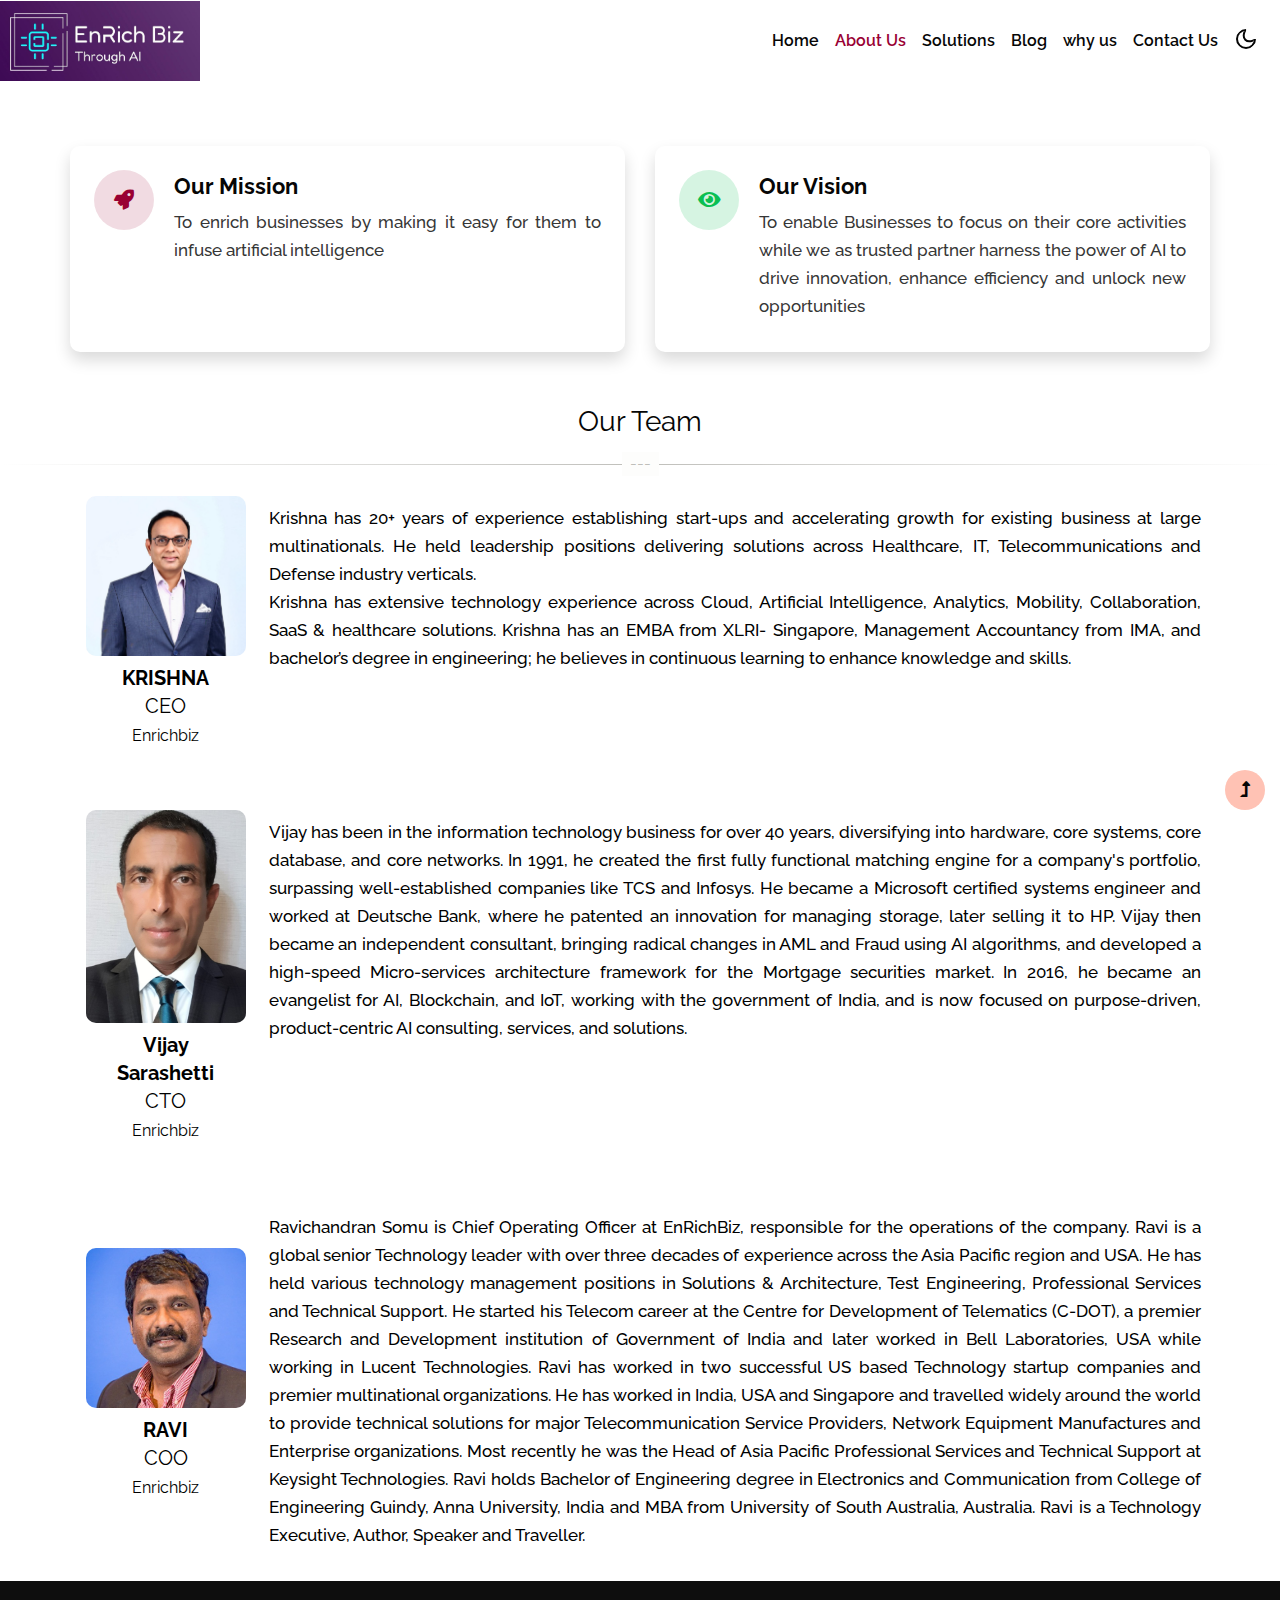
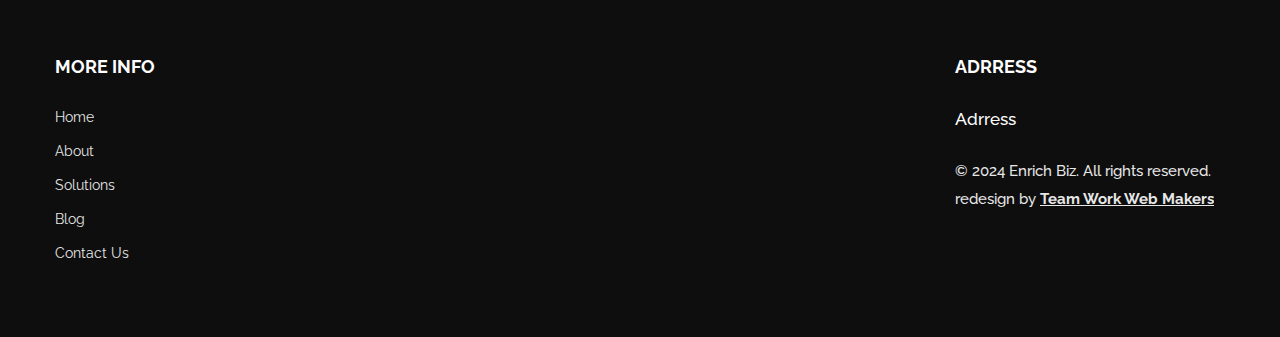
==== commit 0f1491c2: "rollback colors" ====
--- a/about.html
+++ b/about.html
@@ -314,7 +314,7 @@
                         </div>
                     </div>
                     <div class="col-lg-3 footer-contact-list mt-lg-0 mt-md-5 mt-4">
-                        <h6 class="footer-title-29">Social Media</h6>
+                        <h6 class="footer-title-29">Adrress</h6>
                        <p class="text-white">Adrress</p>
                         <!-- copyright -->
                         <p class="copy-footer-29 mt-4">© 2024 Enrich Biz. All rights reserved. redesign by <a>Team Work Web Makers</a></p>
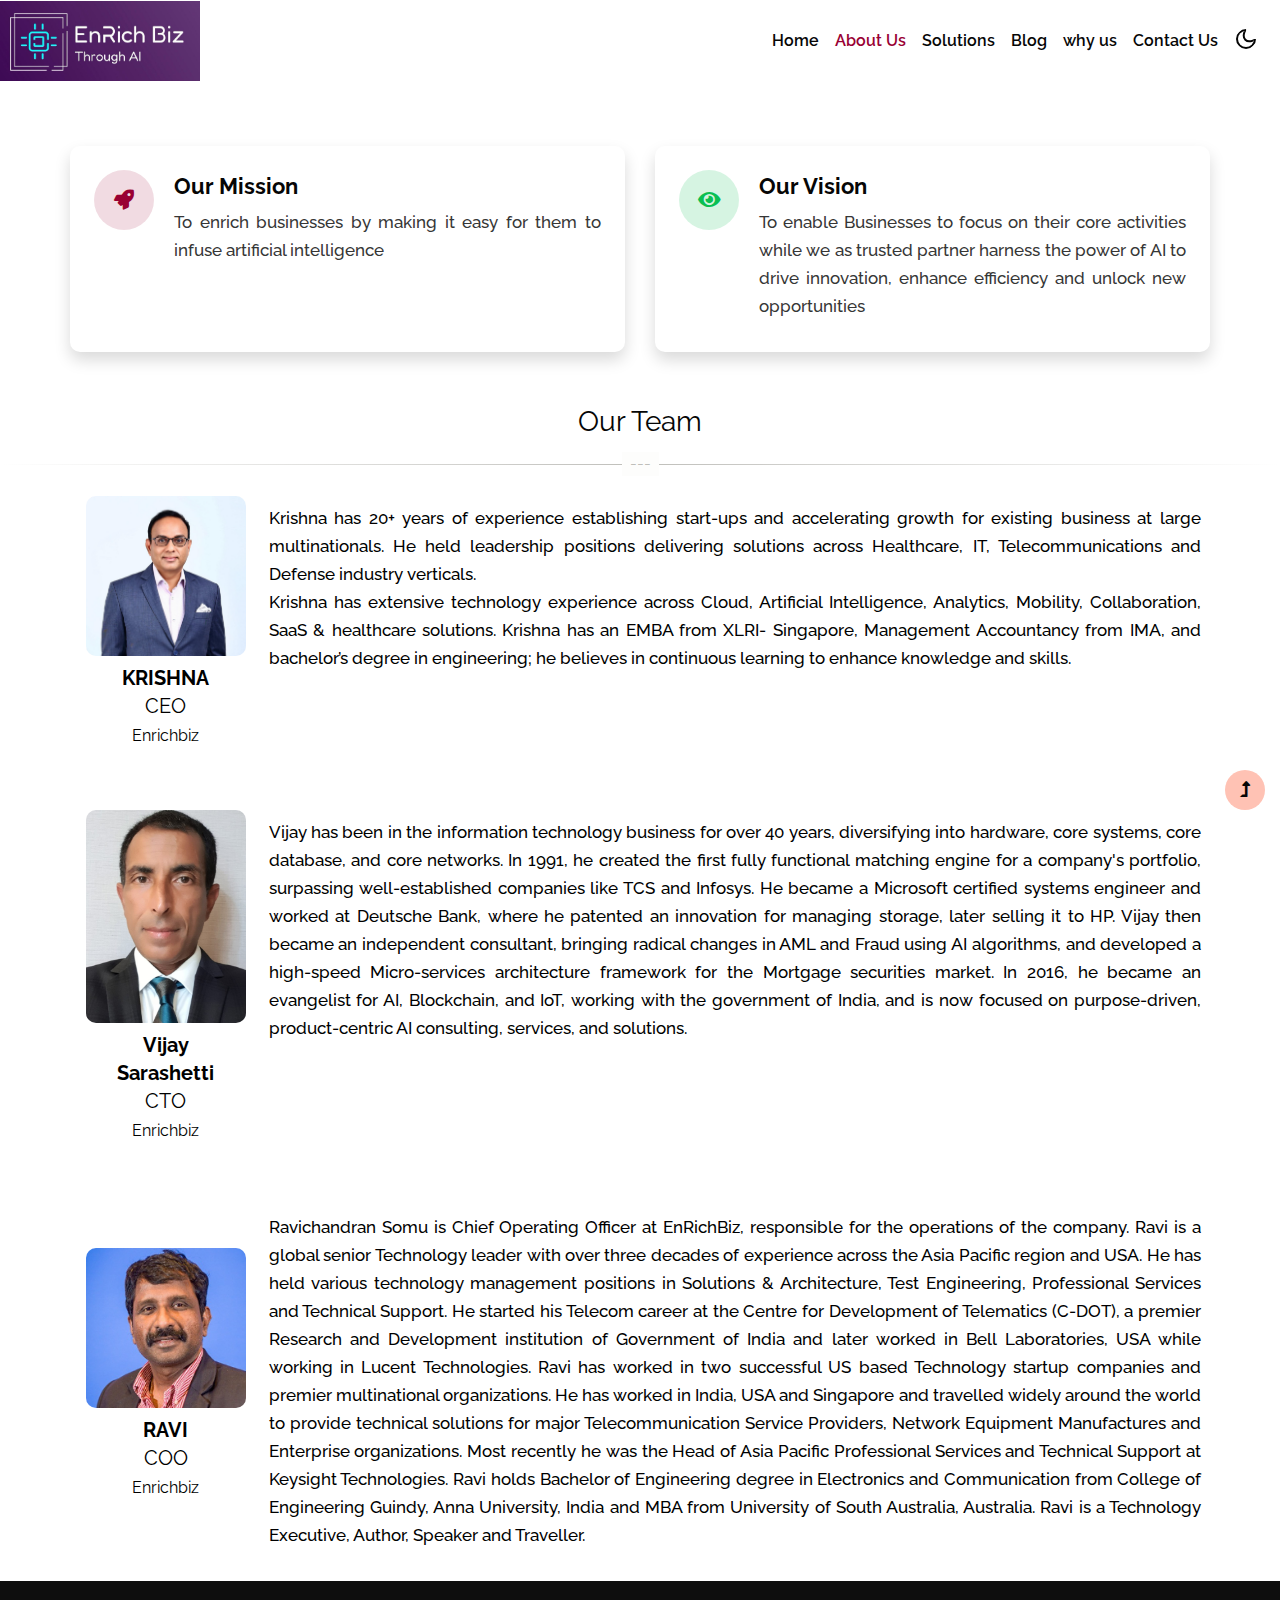
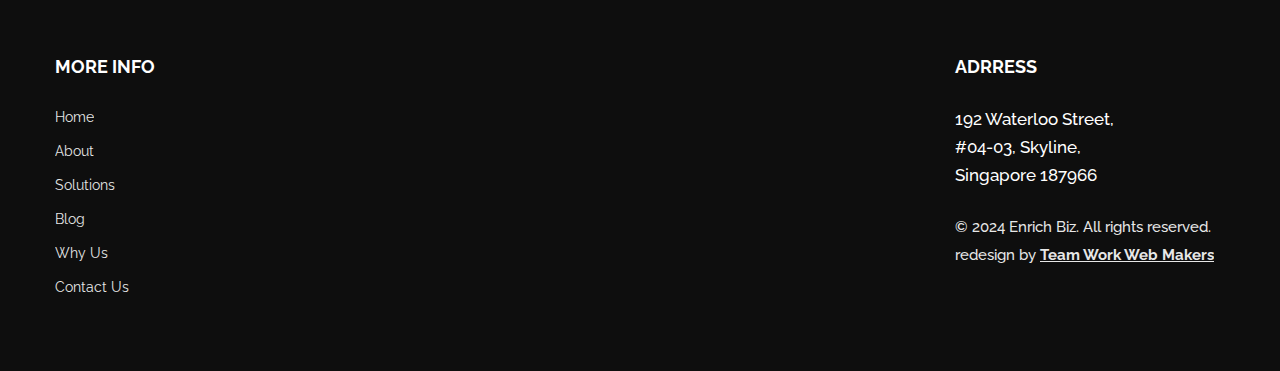
==== commit 6d05750b: "color upgrade1" ====
--- a/about.html
+++ b/about.html
@@ -281,6 +281,7 @@
                                     <li><a href="about.html">About</a></li>
                                     <li><a href="solutions.html">Solutions</a></li>
                                     <li><a href="blog.html">Blog</a></li>
+                                    <li><a href="whyus.html">Why Us</a></li>
                                     <li><a href="contact.html">Contact Us</a></li>
                                 </ul>
                             </div>
@@ -315,7 +316,7 @@
                     </div>
                     <div class="col-lg-3 footer-contact-list mt-lg-0 mt-md-5 mt-4">
                         <h6 class="footer-title-29">Adrress</h6>
-                       <p class="text-white">Adrress</p>
+                       <p class="text-white">192 Waterloo Street,<br>#04-03, Skyline,<br> Singapore 187966</p>
                         <!-- copyright -->
                         <p class="copy-footer-29 mt-4">© 2024 Enrich Biz. All rights reserved. redesign by <a>Team Work Web Makers</a></p>
                     </div>
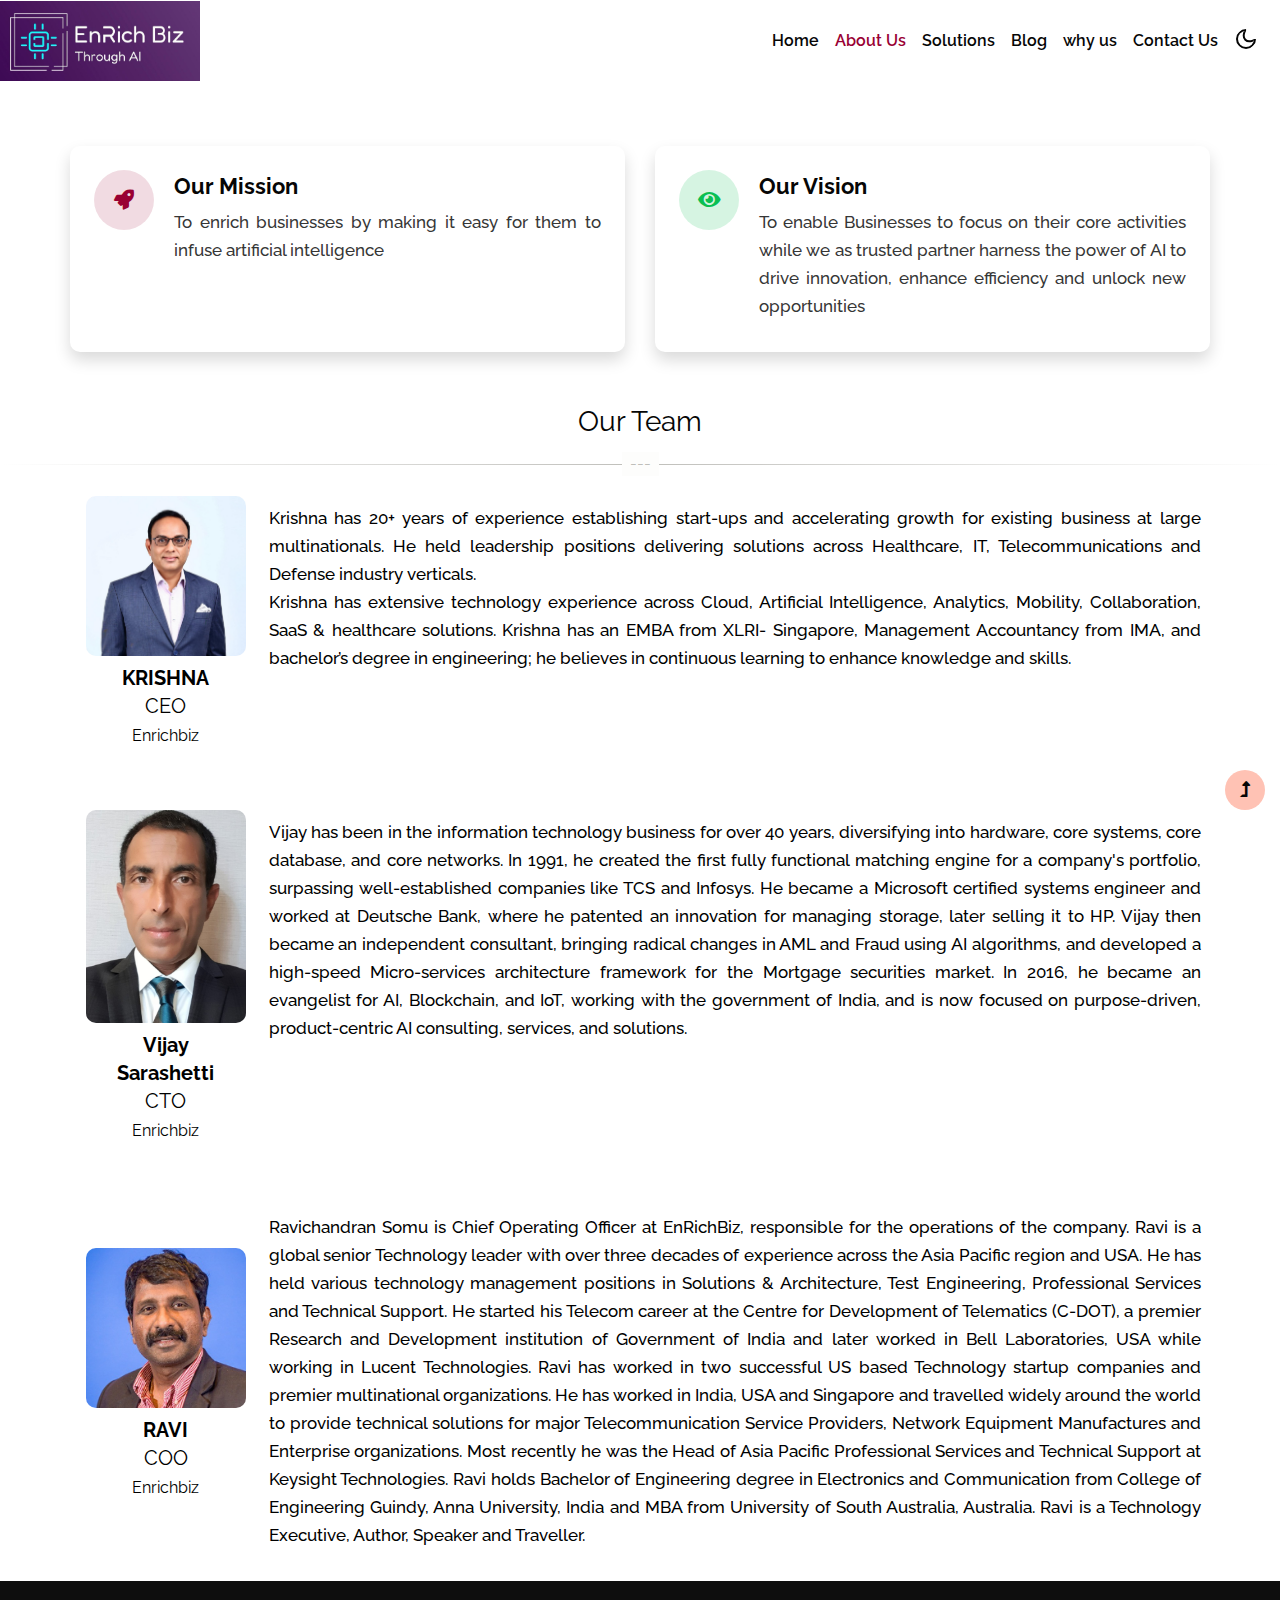
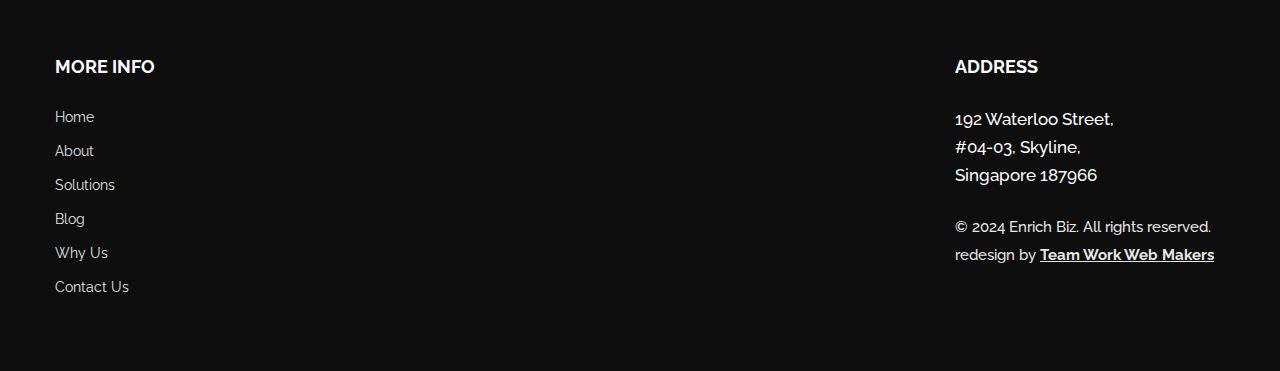
==== commit 5450779f: "contact page" ====
--- a/about.html
+++ b/about.html
@@ -315,7 +315,7 @@
                         </div>
                     </div>
                     <div class="col-lg-3 footer-contact-list mt-lg-0 mt-md-5 mt-4">
-                        <h6 class="footer-title-29">Adrress</h6>
+                        <h6 class="footer-title-29">Address</h6>
                        <p class="text-white">192 Waterloo Street,<br>#04-03, Skyline,<br> Singapore 187966</p>
                         <!-- copyright -->
                         <p class="copy-footer-29 mt-4">© 2024 Enrich Biz. All rights reserved. redesign by <a>Team Work Web Makers</a></p>
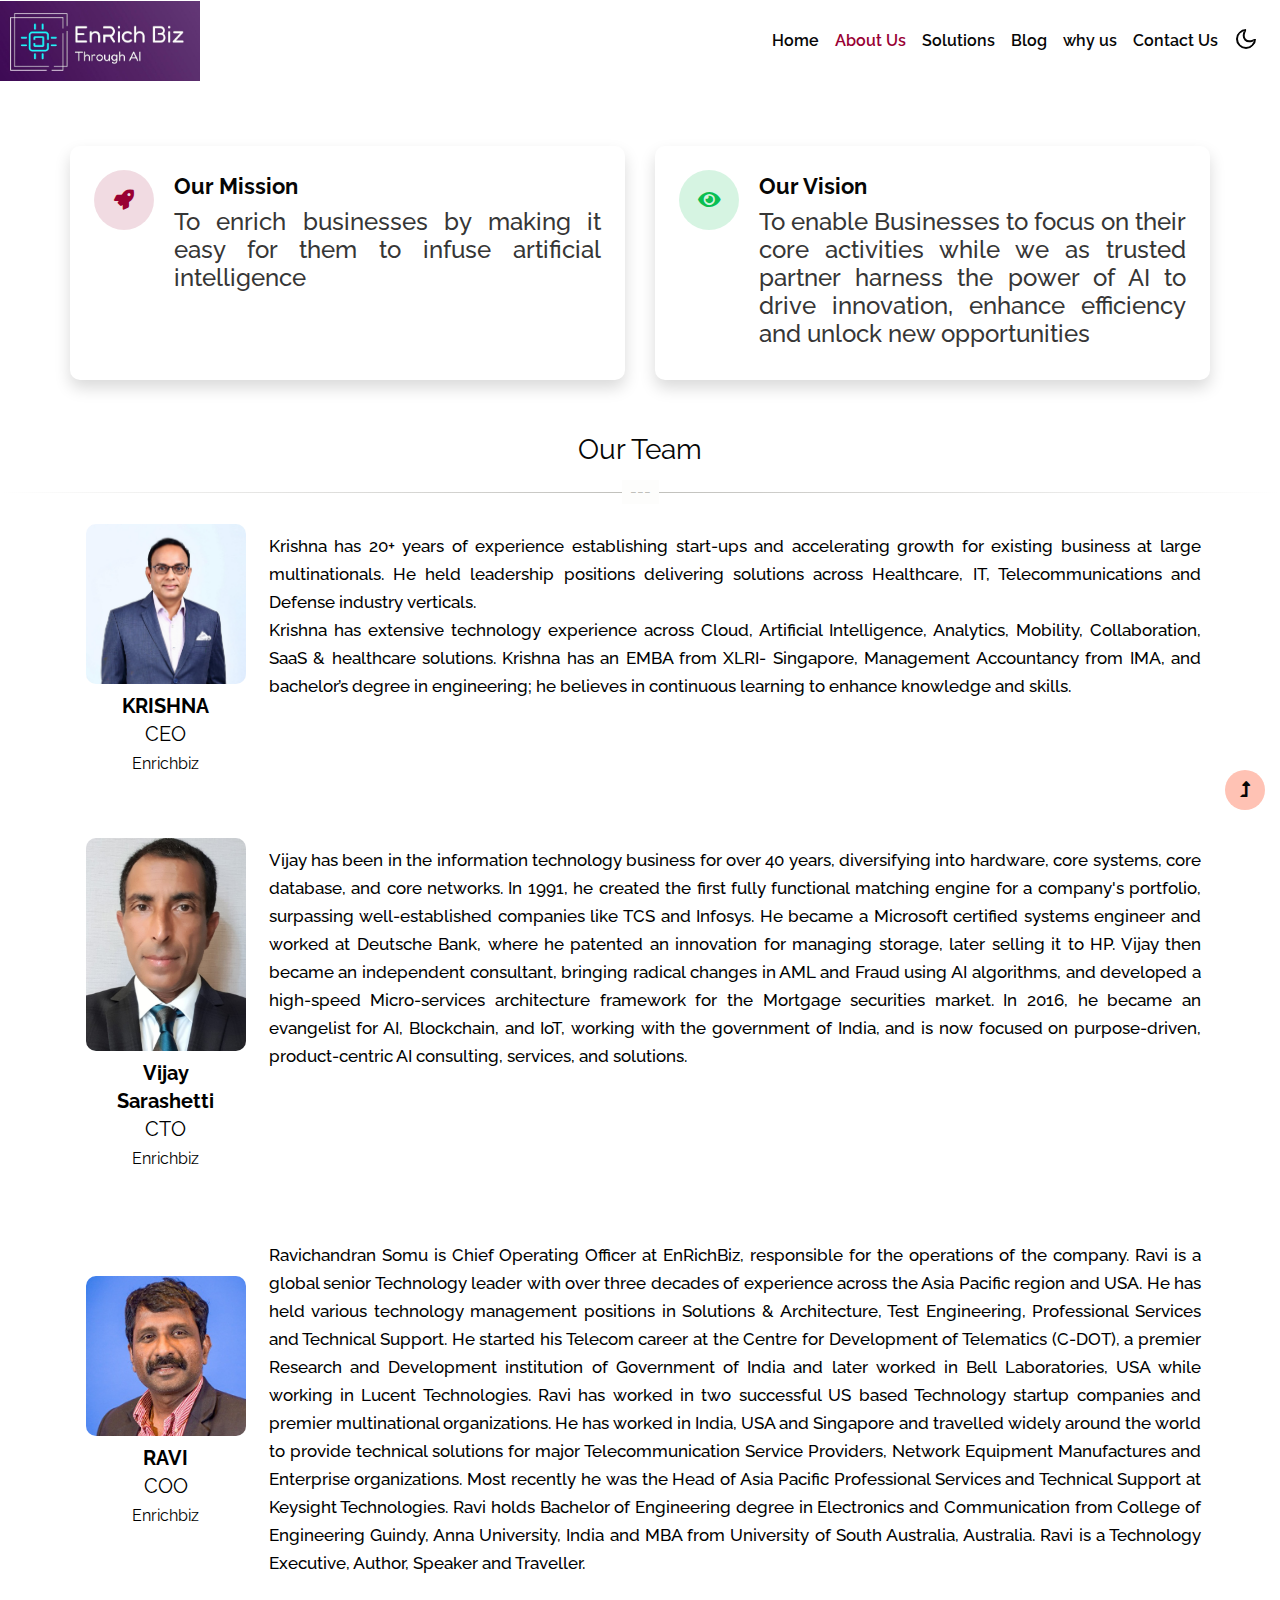
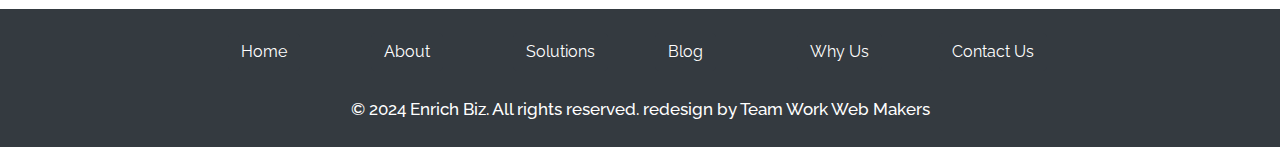
==== commit 44f56d67: "not final" ====
--- a/about.html
+++ b/about.html
@@ -119,7 +119,7 @@
                                     <i class="fas fa-rocket primary-clr-bg"></i>
                                     <div class="detail text-justify">
                                         <h4>Our Mission</h4>
-                                        <p>To enrich businesses by making it easy for them to infuse artificial intelligence
+                                        <p style="font-size: x-large;">To enrich businesses by making it easy for them to infuse artificial intelligence
                                         </p>
                                     </div>
                                 </div>
@@ -131,7 +131,7 @@
                                     <i class="fas fa-eye green-clr-bg"></i>
                                     <div class="detail text-justify">
                                         <h4>Our Vision</h4>
-                                        <p>To enable Businesses to focus on their core activities while we as trusted partner harness the power of AI to drive innovation, enhance efficiency and unlock new opportunities
+                                        <p style="font-size:x-large;">To enable Businesses to focus on their core activities while we as trusted partner harness the power of AI to drive innovation, enhance efficiency and unlock new opportunities
                                         </p>
                                     </div>
                                 </div>
@@ -268,62 +268,37 @@
     <!-- //testimonials section -->
 
     <!-- footer -->
-    <footer class="w3l-footer-29-main">
-        <div class="footer-29 py-5">
-            <div class="container py-lg-4">
-                <div class="row footer-top-29">
-                    <div class="col-lg-9">
-                        <div class="row">
-                            <div class="col-md-3 col-6 footer-list-29">
-                                <ul>
-                                    <h6 class="footer-title-29">MORE INFO</h6>
-                                    <li><a href="index.html">Home</a></li>
-                                    <li><a href="about.html">About</a></li>
-                                    <li><a href="solutions.html">Solutions</a></li>
-                                    <li><a href="blog.html">Blog</a></li>
-                                    <li><a href="whyus.html">Why Us</a></li>
-                                    <li><a href="contact.html">Contact Us</a></li>
-                                </ul>
-                            </div>
-                            <div class="col-md-3 col-6 footer-list-29">
-                                <!--ul>
-                                    <h6 class="footer-title-29">Quick Links</h6>
-                                    <li><a href="">Management</a></li>
-                                    <li><a href="">Department Services</a></li>
-                                    <li><a href="">Make Appointment</a></li>
-                                    <li><a href="">Our Business Growth</a></li>
-                                </ul-->
-                            </div>
-                            <div class="col-md-3 col-6 footer-list-29 mt-md-0 mt-4">
-                                <!--ul>
-                                    <h6 class="footer-title-29">Support</h6>
-                                    <li><a href="">Live Chart</a></li>
-                                    <li><a href="">Faq's</a></li>
-                                    <li><a href=""> Support</a></li>
-                                    <li><a href="">Terms of Service</a></li>
-                                </ul-->
-                            </div>
-                            <div class="col-md-3 col-6 footer-list-29 mt-md-0 mt-4">
-                                <!--h6 class="footer-title-29">More Info</h6>
-                                <ul>
-                                    <li><a href="">Privacy Policy</a></li>
-                                    <li><a href=""> Terms of Service</a></li>
-                                    <li><a href="">Contact us</a></li>
-                                    <li><a href=""> Support</a></li>
-                                </ul-->
-                            </div>
-                        </div>
-                    </div>
-                    <div class="col-lg-3 footer-contact-list mt-lg-0 mt-md-5 mt-4">
-                        <h6 class="footer-title-29">Address</h6>
-                       <p class="text-white">192 Waterloo Street,<br>#04-03, Skyline,<br> Singapore 187966</p>
-                        <!-- copyright -->
-                        <p class="copy-footer-29 mt-4">© 2024 Enrich Biz. All rights reserved. redesign by <a>Team Work Web Makers</a></p>
-                    </div>
-                </div>
-            </div>
-        </div>
-    </footer>
+    <div class="container-fluid bg-dark">
+        <div class="row">
+           <div class="container col-lg-8 col-md-3 col-6 mx-auto left-50">
+              <div>
+                 <br>
+                 <div class="row">
+                    <div class="col-lg-2">
+                       <li><a class="btn btn-dark" href="index.html">Home</a></li>
+                    </div>
+                    <div class="col-lg-2">
+                       <li><a class="btn btn-dark" href="about.html">About</a></li>
+                    </div>
+                    <div class="col-lg-2">
+                       <li><a class="btn btn-dark" href="solutions.html">Solutions</a></li>
+                    </div>
+                    <div class="col-lg-2">
+                       <li><a class="btn btn-dark" href="blog.html">Blog</a></li>
+                    </div>
+                    <div class="col-lg-2">
+                       <li><a class="btn btn-dark" href="whyus.html">Why Us</a></li>
+                    </div>
+                    <div class="col-lg-2">
+                       <li><a class="btn btn-dark" href="contact.html">Contact Us</a></li>
+                    </div>
+                 </div>
+              </div>
+           </div>
+        </div>
+        <p class="text-center mt-4 text-white">© 2024 Enrich Biz. All rights reserved. redesign by <a>Team Work Web Makers</a></p>
+        <br>
+     </div>
     <!-- //footer -->
 
     <!-- Js scripts -->
--- a/assets/css/style-starter.css
+++ b/assets/css/style-starter.css
@@ -11007,7 +11007,7 @@
   --iframe-filter: grayscale(100%);
   --bg-grey: #0b0d0e;
   --bg-light: #0c0b0b;
-  --text-clr:var(--white)
+  --text-clr: white;
   --serach-shadow: rgb(6 8 8);
   --box-shadow: 0 1rem 3rem rgb(0 0 0 / 12%);
   --dark-layer-color: linear-gradient(to top, rgb(21 21 21 / 67%), rgb(23 23 23 / 17%));
@@ -20358,4 +20358,25 @@
     color: #818078;
     background-color: #fcfcfa;
   }
-}+}
+
+.section-bg{
+  background:url(../images2/section3.jpg);
+  background-repeat: no-repeat;
+  background-size: cover;
+  background-position: center;
+}
+.section-bg2{
+  background:url(../images2/section3.jpg);
+  background-repeat: no-repeat;
+  background-size: cover;
+  background-position: center;
+  
+}
+.section-bg3{
+  background:url(../images2/section2.jpg);
+  background-repeat: no-repeat;
+  background-size: cover;
+  background-position: center;
+}
+
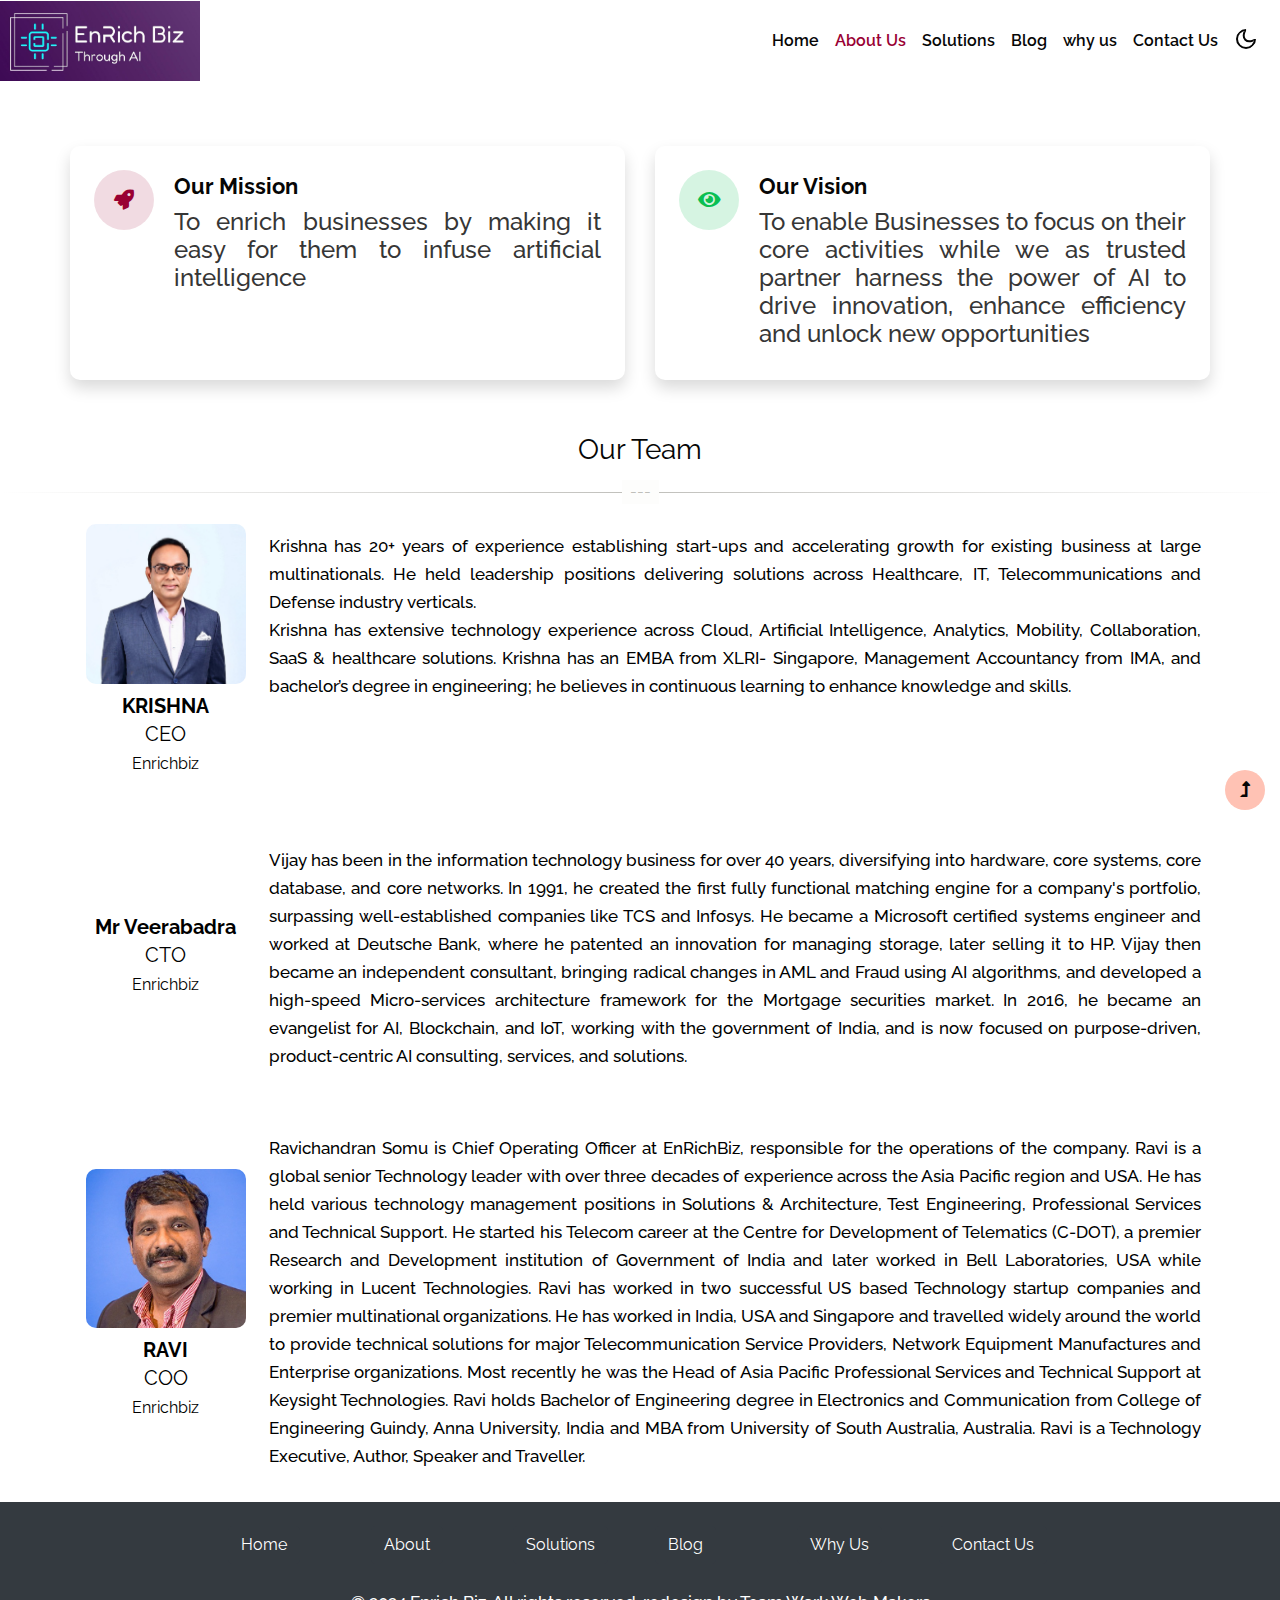
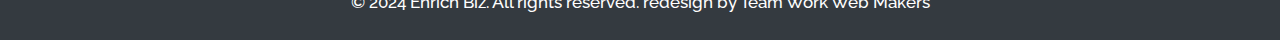
==== commit 8643dbe7: "new CTO" ====
--- a/about.html
+++ b/about.html
@@ -172,10 +172,10 @@
             <div class="col-lg-2 col-12 d-flex justify-content-center align-items-center">
                 <div class="card bg-transparent border-0">
                     <div class="d-flex justify-content-center">
-                        <img src="assets/images2/cto.jpg" class="img-fluid" alt="" style="border-radius: 10px;">
+                        <img src="https://cdn.pixabay.com/photo/2015/10/05/22/37/blank-profile-picture-973460_640.png" class="img-fluid" alt="" style="border-radius: 10px;">
                     </div>
                     <div class="card-body p-lg-2">
-                      <h5 class="card-title text-center text-clr-bg"><strong>Vijay Sarashetti <br> </strong>CTO<br><small>Enrichbiz</small></h5>
+                      <h5 class="card-title text-center text-clr-bg"><strong>Mr Veerabadra<br> </strong>CTO<br><small>Enrichbiz</small></h5>
                       <!--p class="card-text text-justify">Some quick example text to build on the card title and make up the bulk of the card's content.</p>
                       <a href="#" class="btn btn-primary">Go somewhere</a-->
                     </div>
--- a/assets/css/style-starter.css
+++ b/assets/css/style-starter.css
@@ -18749,12 +18749,7 @@
 /* //3grids section */
 
 /* home block 3 */
-.home-block-3-left::before {
-  content: url(../images/dots.png);
-  position: absolute;
-  top: -70px;
-  right: -70px;
-}
+
 
 .grids_info h4 {
   font-size: 22px;
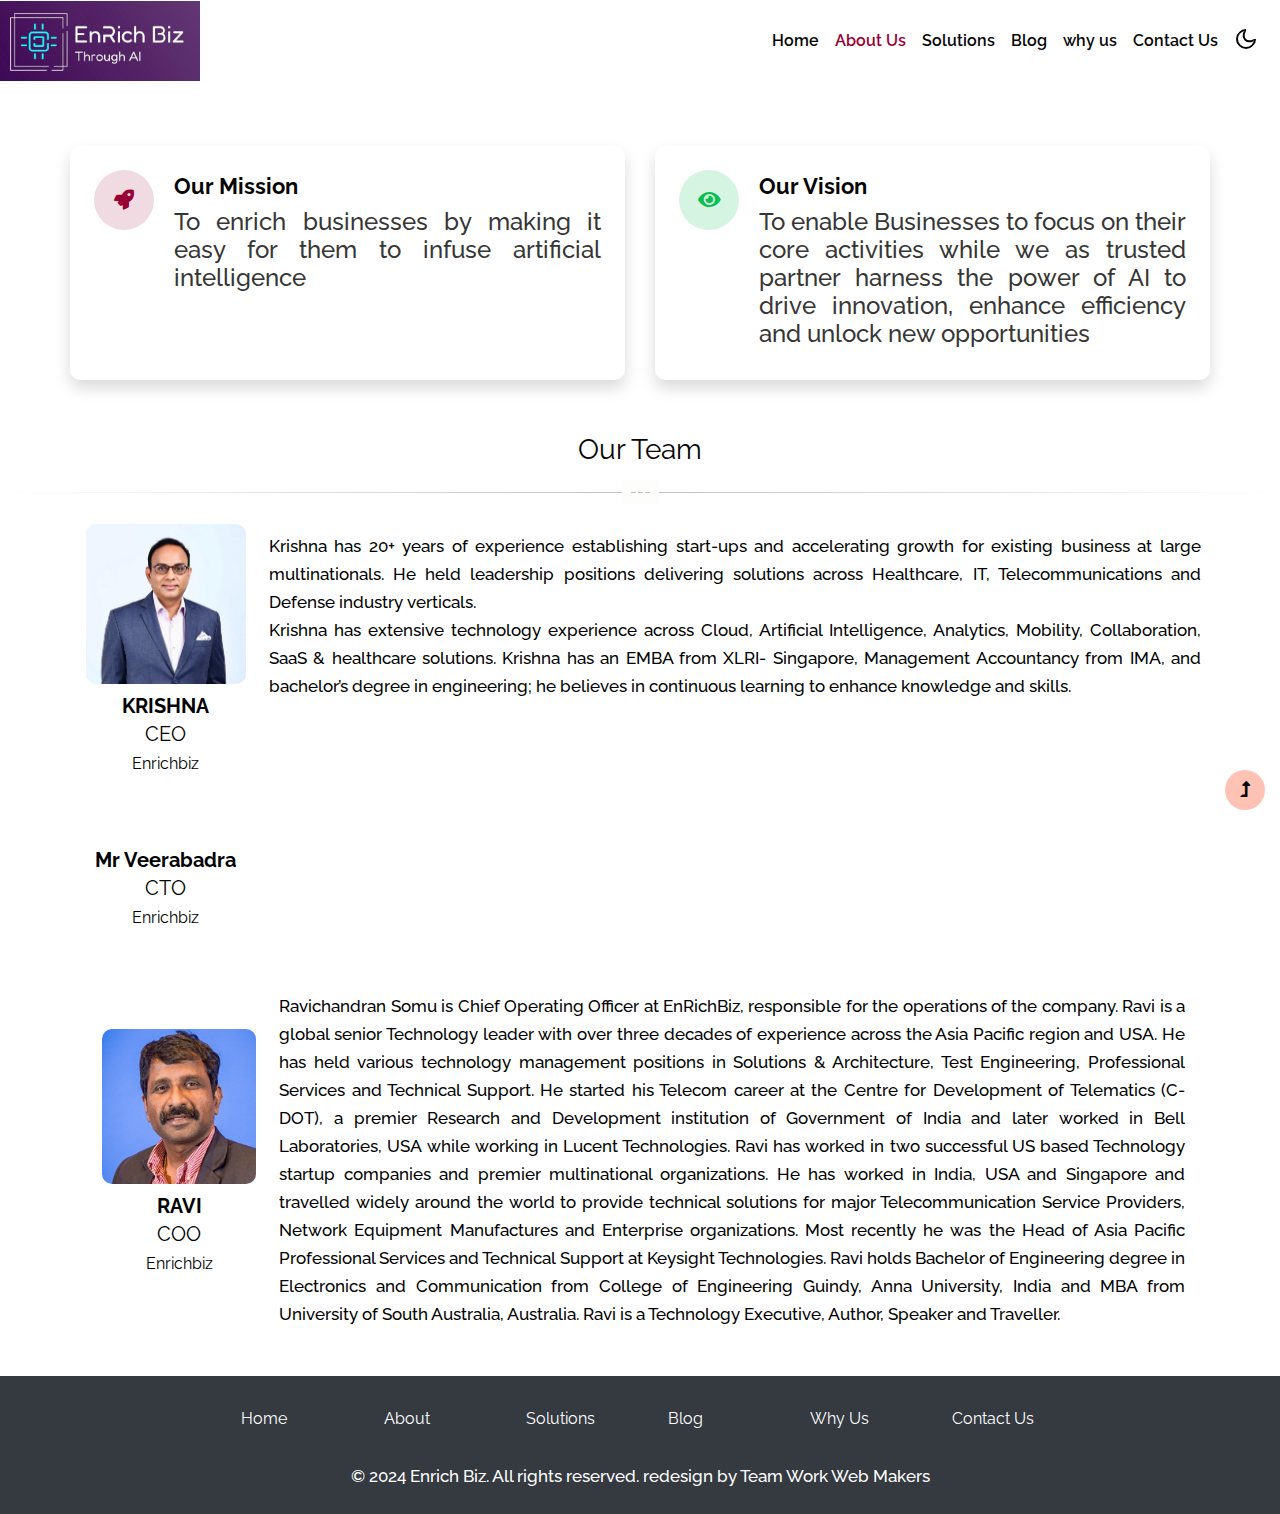
==== commit 8f3868dc: "template" ====
--- a/about.html
+++ b/about.html
@@ -176,20 +176,17 @@
                     </div>
                     <div class="card-body p-lg-2">
                       <h5 class="card-title text-center text-clr-bg"><strong>Mr Veerabadra<br> </strong>CTO<br><small>Enrichbiz</small></h5>
-                      <!--p class="card-text text-justify">Some quick example text to build on the card title and make up the bulk of the card's content.</p>
-                      <a href="#" class="btn btn-primary">Go somewhere</a-->
+
                     </div>
                 </div>
             </div>
             <div class="col-lg-10 col-12 p-2">
-                <!--h4 class="text-center text-clr-bg mb-3">How ready is generative AI for Healthcare?</h4-->
-                <p class="text-clr-bg text-justify mb-2">Vijay has been in the information technology business for over 40 years, diversifying into hardware, core systems, core database, and core networks. In 1991, he created the first fully functional matching engine for a company's portfolio, surpassing well-established companies like TCS and Infosys. He became a Microsoft certified systems engineer and worked at Deutsche Bank, where he patented an innovation for managing storage, later selling it to HP. Vijay then became an independent consultant, bringing radical changes in AML and Fraud using AI algorithms, and developed a high-speed Micro-services architecture framework for the Mortgage securities market. In 2016, he became an evangelist for AI, Blockchain, and IoT, working with the government of India, and is now focused on purpose-driven, product-centric AI consulting, services, and solutions. 
+                
+                <p class="text-clr-bg text-justify mb-2">
                     </p>
-                <!--div class="d-flex justify-content-end">
-                    <button class="btn btn-dark">Read More</button>
-                </div-->
-            </div>
-        </div>
+                
+            </div>
+        </div-->
         <div class="row p-2  pt-lg-4 m-lg-2 m-0 text-clr-bg" style="border-radius: 10px;">
             <div class="col-lg-2 col-12 d-flex justify-content-center align-items-center">
                 <div class="card bg-transparent border-0">
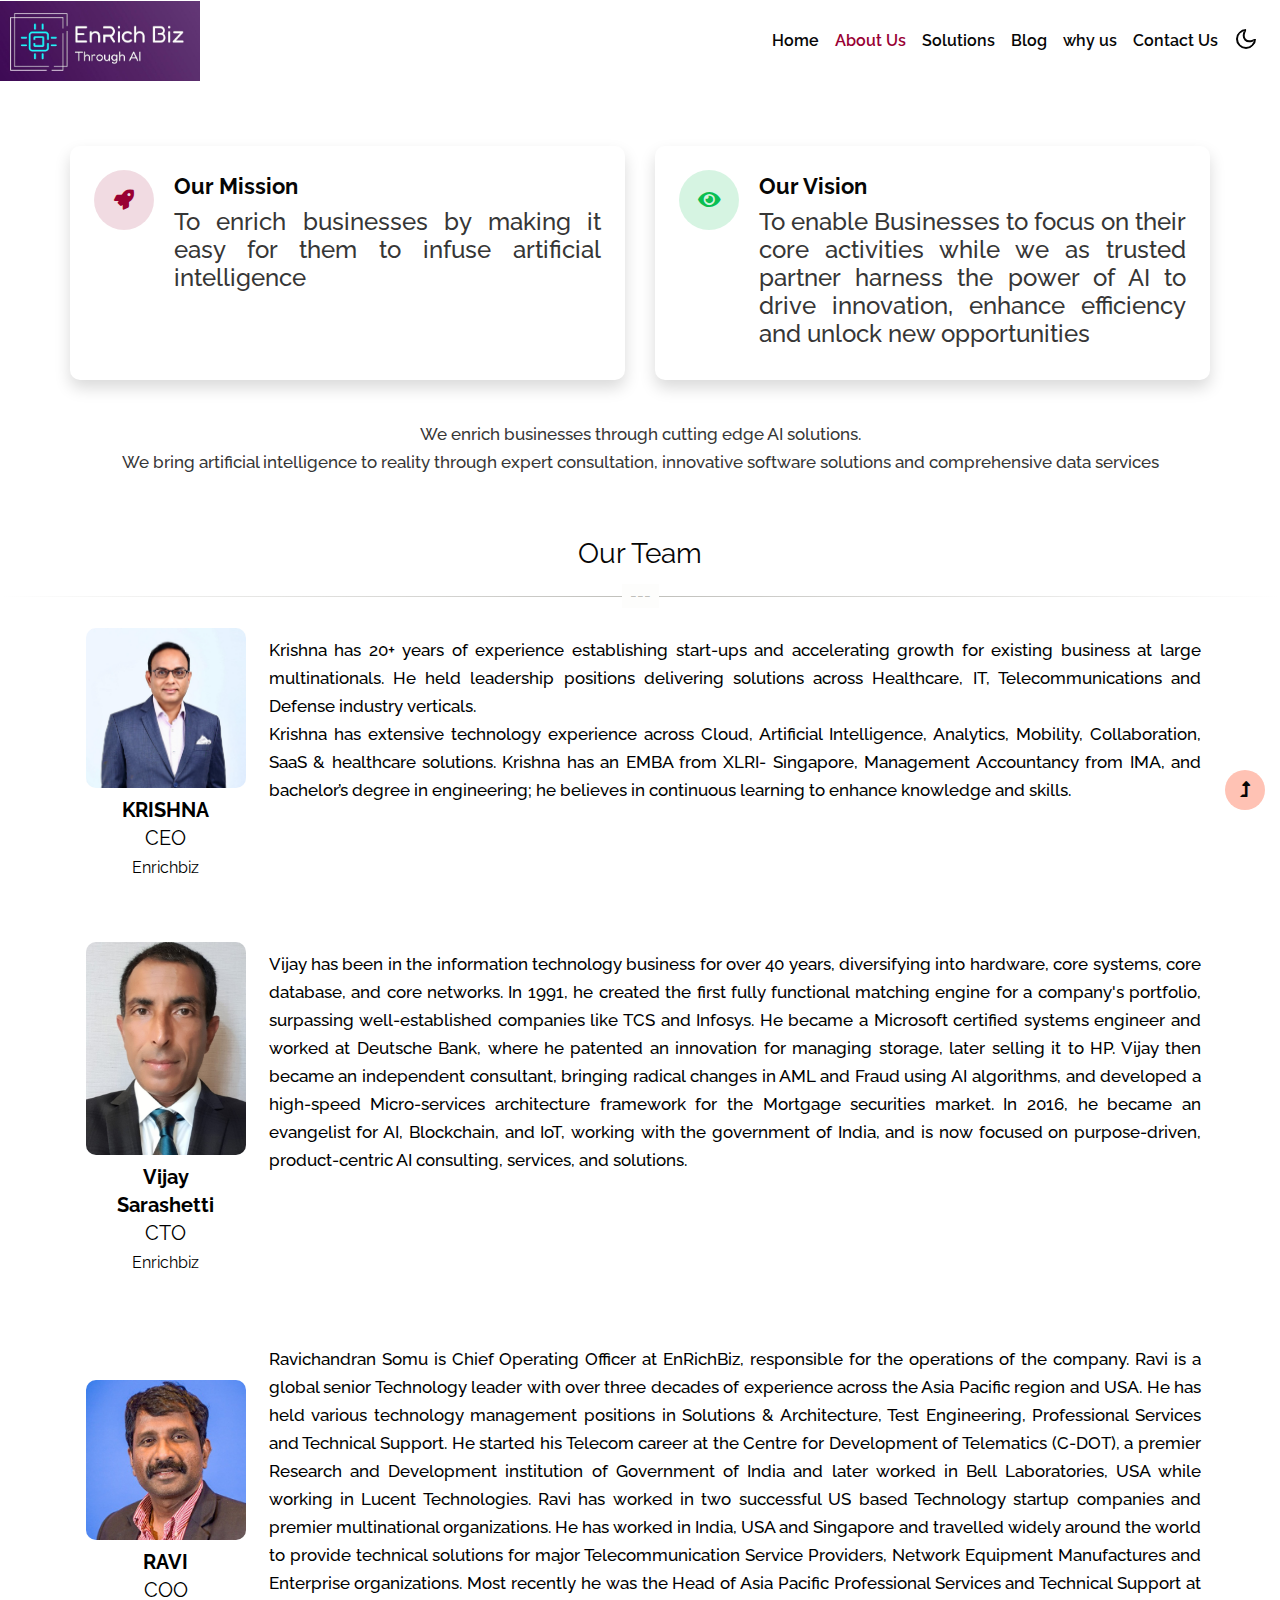
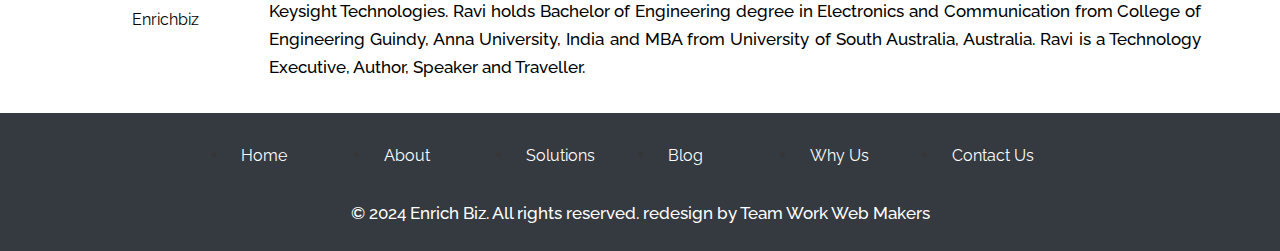
==== commit 20c6d1c8: "foolish1" ====
--- a/about.html
+++ b/about.html
@@ -110,7 +110,6 @@
         <div class="container py-lg-5 pb-4 pt-2">
             <div class="row">
                 <div class="">
-                    
                     <!--p class="mt-lg-4 mt-3 mb-sm-5 mb-4">team description </p-->
                     <div class="container row col-lg-8 text-white">
                         <div class="col-lg-6">
@@ -140,6 +139,12 @@
                     </div>
                 </div>
             </div>
+            <br><br>
+            <div class="container text-center">
+                <p>We enrich businesses through cutting edge AI solutions. </p>
+                <p>We bring artificial intelligence to reality through expert consultation, innovative software solutions and comprehensive data services</p>
+            </div>
+
         </div>
     </section>
     <!-- //about block -->
@@ -172,21 +177,24 @@
             <div class="col-lg-2 col-12 d-flex justify-content-center align-items-center">
                 <div class="card bg-transparent border-0">
                     <div class="d-flex justify-content-center">
-                        <img src="https://cdn.pixabay.com/photo/2015/10/05/22/37/blank-profile-picture-973460_640.png" class="img-fluid" alt="" style="border-radius: 10px;">
+                        <img src="assets/images2/cto.jpg" class="img-fluid" alt="" style="border-radius: 10px;">
                     </div>
                     <div class="card-body p-lg-2">
-                      <h5 class="card-title text-center text-clr-bg"><strong>Mr Veerabadra<br> </strong>CTO<br><small>Enrichbiz</small></h5>
-
+                      <h5 class="card-title text-center text-clr-bg"><strong>Vijay Sarashetti <br> </strong>CTO<br><small>Enrichbiz</small></h5>
+                      <!--p class="card-text text-justify">Some quick example text to build on the card title and make up the bulk of the card's content.</p>
+                      <a href="#" class="btn btn-primary">Go somewhere</a-->
                     </div>
                 </div>
             </div>
             <div class="col-lg-10 col-12 p-2">
-                
-                <p class="text-clr-bg text-justify mb-2">
+                <!--h4 class="text-center text-clr-bg mb-3">How ready is generative AI for Healthcare?</h4-->
+                <p class="text-clr-bg text-justify mb-2">Vijay has been in the information technology business for over 40 years, diversifying into hardware, core systems, core database, and core networks. In 1991, he created the first fully functional matching engine for a company's portfolio, surpassing well-established companies like TCS and Infosys. He became a Microsoft certified systems engineer and worked at Deutsche Bank, where he patented an innovation for managing storage, later selling it to HP. Vijay then became an independent consultant, bringing radical changes in AML and Fraud using AI algorithms, and developed a high-speed Micro-services architecture framework for the Mortgage securities market. In 2016, he became an evangelist for AI, Blockchain, and IoT, working with the government of India, and is now focused on purpose-driven, product-centric AI consulting, services, and solutions. 
                     </p>
-                
-            </div>
-        </div-->
+                <!--div class="d-flex justify-content-end">
+                    <button class="btn btn-dark">Read More</button>
+                </div-->
+            </div>
+        </div>
         <div class="row p-2  pt-lg-4 m-lg-2 m-0 text-clr-bg" style="border-radius: 10px;">
             <div class="col-lg-2 col-12 d-flex justify-content-center align-items-center">
                 <div class="card bg-transparent border-0">
--- a/assets/css/style-starter.css
+++ b/assets/css/style-starter.css
@@ -11084,9 +11084,8 @@
   display: block;
 }
 
-ul {
-  margin: 0;
-  padding: 0;
+.box-height{
+  height: 32rem;
 }
 
 h1,
@@ -11109,9 +11108,7 @@
   font-weight: 500;
 }
 
-li {
-  list-style-type: none;
-}
+
 
 p.white {
   color: #eee;
